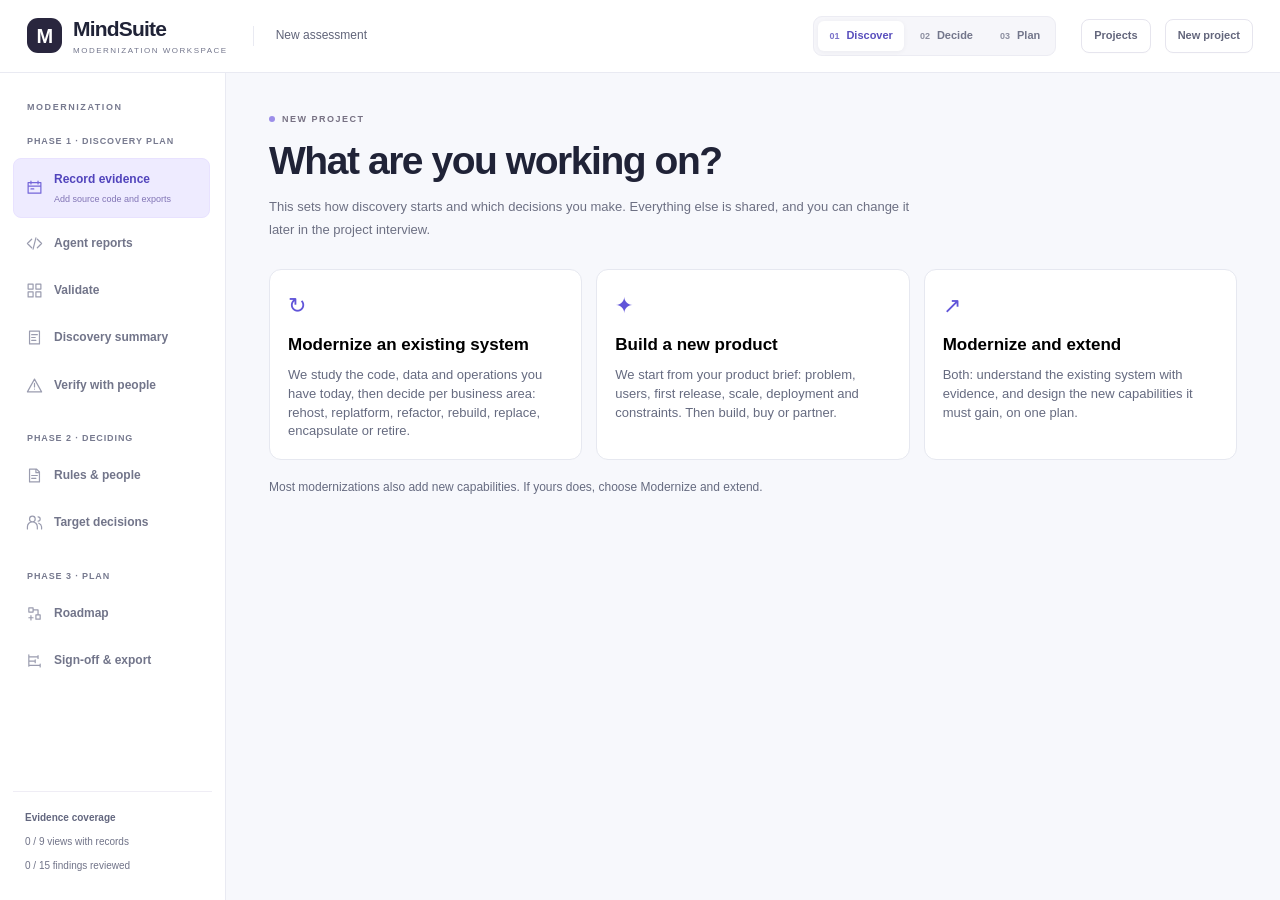
==== index.html @ 76f2833e "Modernization and new products: start screen, decision advisor, agent team Doctrine (README) now cov" ====
<!doctype html><html lang="en"><head><meta charset="utf-8"><meta name="viewport" content="width=device-width,initial-scale=1"><title>MindSuite · Legacy Modernization Advisor</title><style>:root{--bg:#f5f7fb;--surface:#fff;--ink:#172338;--muted:#67758b;--line:#e1e7f0;--accent:#3357d6;--soft:#edf2ff;--green:#16734d;--radius:12px}*{box-sizing:border-box}body{margin:0;background:var(--bg);color:var(--ink);font:14px/1.5 Inter,Segoe UI,Arial,sans-serif}button,input,select{font:inherit}button{cursor:pointer}button:disabled{opacity:.5;cursor:wait}:focus-visible{outline:3px solid #7893ee;outline-offset:3px}h1,h2,h3,p{margin-top:0}h1{font-size:29px;letter-spacing:-.8px;margin-bottom:8px}h2{font-size:19px}h3{font-size:14px;margin-bottom:6px}.app-top{height:66px;display:flex;align-items:center;gap:20px;padding:0 28px;border-bottom:1px solid var(--line);background:#fff;position:sticky;top:0;z-index:10}.brand{display:flex;align-items:center;gap:10px;font-size:17px;font-weight:700}.brand-mark{background:#182a47;color:white;border-radius:8px;width:30px;height:30px;display:grid;place-items:center}.project-name{border-left:1px solid var(--line);padding-left:20px;color:var(--muted);max-width:400px;white-space:nowrap;text-overflow:ellipsis;overflow:hidden}.top-right{margin-left:auto;display:flex;gap:14px;align-items:center}.mock-pill{font-size:11px;font-weight:700;letter-spacing:.7px;color:#825018;background:#fff4df;border:1px solid #f2ddbb;padding:4px 9px;border-radius:5px}.layout{display:grid;grid-template-columns:250px minmax(0,1fr);min-height:calc(100vh - 66px)}aside{background:#fff;border-right:1px solid var(--line);padding:28px 18px;position:sticky;top:66px;height:calc(100vh - 66px);display:flex;flex-direction:column}.rail-label{font-size:10px;color:var(--muted);font-weight:700;letter-spacing:1.4px;margin:0 12px 16px}.phase{display:flex;width:100%;gap:12px;padding:14px 10px;margin-bottom:8px;text-align:left;border:1px solid transparent;border-radius:9px;background:transparent;color:var(--ink)}.phase.active{background:var(--soft);border-color:#dce5ff}.phase-num{font-size:11px;font-weight:700;padding-top:2px;color:var(--muted)}.phase.active .phase-num{color:var(--accent)}.phase b,.phase small{display:block}.phase small{font-size:11px;color:var(--muted);margin-top:3px}.rail-note{margin-top:auto;padding:18px 12px;border-top:1px solid var(--line);font-size:12px;color:var(--muted)}.rail-note b{color:var(--ink)}.rail-note p{margin:7px 0}main{padding:34px 40px 60px;max-width:1550px;width:100%;margin:0 auto}.page-heading{display:flex;justify-content:space-between;gap:24px;align-items:flex-start;margin-bottom:20px}.page-heading p{color:var(--muted);max-width:730px;margin-bottom:0}.eyebrow{font-size:10px;font-weight:700;color:var(--accent);letter-spacing:1.5px;margin-bottom:8px}.page-actions{display:flex;gap:8px;flex-wrap:wrap;justify-content:flex-end;flex-shrink:0}.btn{border:1px solid #d1dae8;border-radius:7px;background:#fff;color:var(--ink);padding:10px 15px;font-size:12px;font-weight:600;white-space:nowrap}.btn:hover{background:#f2f5fc}.btn.primary{background:var(--accent);border-color:var(--accent);color:#fff}.btn.small{font-size:11px;padding:6px 10px}.btn.confirm{color:var(--green);border-color:#cce5d8}.linkbtn{border:0;background:transparent;color:var(--accent);font-size:11px;padding:4px;text-decoration:underline}.demo-banner{background:#fff8e9;border:1px solid #f0e3c5;border-radius:8px;padding:12px 15px;color:#715a2e;font-size:12px;margin-bottom:22px}.project-field{max-width:620px;margin-bottom:20px}.project-field label{display:block;font-size:12px;font-weight:600;margin-bottom:7px}.field{width:100%;border:1px solid #cfd8e6;border-radius:7px;padding:10px 12px;color:var(--ink);background:white;min-width:0}.field.compact{font-size:12px;padding:8px}.drop-zone{border:1.5px dashed #b9c8e5;border-radius:12px;text-align:center;padding:24px;background:linear-gradient(130deg,#fbfcff,#eff4ff)}.drop-zone.dragging{border-color:var(--accent);background:#e8efff}.drop-zone h2{font-size:20px;margin:8px 0}.drop-zone p{color:var(--muted);font-size:12px;margin-bottom:14px}.drop-zone small{display:block;color:var(--muted);font-size:11px;margin-top:10px}.upload-symbol{display:grid;place-items:center;width:34px;height:34px;border-radius:9px;background:#e0e8ff;color:var(--accent);font-size:24px;margin:auto}.section-heading{display:flex;align-items:center;justify-content:space-between;margin:25px 0 13px}.section-heading h2{margin:0;font-size:17px}.section-heading span{font-size:11px;color:var(--muted)}.artifact-grid{display:grid;grid-template-columns:repeat(2,minmax(0,1fr));gap:12px}.artifact-card{background:white;border:1px solid var(--line);border-radius:10px;padding:17px}.artifact-heading{display:flex;align-items:center;gap:10px;margin-bottom:9px}.artifact-heading h3{margin:0}.category-icon{font-size:12px;background:var(--soft);color:var(--accent);display:grid;place-items:center;width:30px;height:30px;border-radius:7px;font-weight:700;flex:none}.file-count{margin-left:auto;font-size:11px;background:#f0f3f8;border-radius:12px;padding:1px 7px;color:var(--muted)}.artifact-card p{font-size:12px;color:var(--muted);margin-bottom:8px}.artifact-card small{font-size:11px;display:block;color:#435a7c}.artifact-bottom{display:flex;align-items:center;justify-content:space-between;margin-top:16px;padding-top:12px;border-top:1px solid #edf0f6;gap:10px}.artifact-bottom span{font-size:10px;color:var(--muted)}.file-section{margin-top:30px}.file-section h2{margin-bottom:6px}.muted{color:var(--muted);font-size:12px}.file-row{display:grid;grid-template-columns:minmax(180px,1fr) 220px 100px 60px;gap:12px;align-items:center;padding:13px 0;border-bottom:1px solid var(--line)}.file-info b{font-size:12px;overflow-wrap:anywhere}.file-info small{display:block;font-size:10px;color:var(--muted);margin-top:3px}.action-bar{display:flex;justify-content:space-between;align-items:center;gap:20px;background:#fff;padding:18px 20px;border:1px solid var(--line);border-radius:10px;margin-top:24px;position:sticky;bottom:14px;box-shadow:0 8px 30px #1b345214}.action-bar b{font-size:13px}.action-bar small{display:block;font-size:11px;color:var(--muted);margin-top:3px}.metrics{display:grid;grid-template-columns:repeat(4,1fr);gap:12px;margin-bottom:25px}.metric{border:1px solid var(--line);border-radius:9px;background:white;padding:17px}.metric b{display:block;font-size:25px;letter-spacing:-.8px}.metric span{color:var(--muted);font-size:11px}.tabs{display:flex;gap:6px;flex-wrap:wrap;margin-bottom:23px;border-bottom:1px solid var(--line);padding-bottom:10px}.tab{border:0;border-radius:6px;background:transparent;color:var(--muted);font-size:12px;padding:8px 12px}.tab.active{background:#e5ecff;color:var(--accent);font-weight:600}.finding-section{margin-top:28px}.finding-section>h2{font-size:18px;margin-bottom:13px}.finding-grid{display:grid;grid-template-columns:repeat(2,minmax(0,1fr));gap:13px}.finding-card{border:1px solid var(--line);background:#fff;padding:18px;border-radius:10px;display:flex;flex-direction:column;min-width:0}.finding-card.has-conflict{border-color:#e6bda2}.finding-title{display:flex;align-items:flex-start;justify-content:space-between;gap:8px;margin-bottom:12px}.finding-title h3{margin:0}.badge{font-size:10px;display:inline-block;padding:3px 7px;border-radius:5px;white-space:nowrap;align-self:start}.badge.suggested{color:#3457a0;background:#eaf0ff}.badge.inferred{color:#7553a0;background:#f2edfa}.badge.conflict{color:#a14a1b;background:#fff0e4}.badge.missing{color:#6c7684;background:#f0f2f5}.badge.confirmed,.badge.manual{color:#16734d;background:#e5f5ed}.badge.neutral{background:#f0f2f5;color:var(--muted)}.value-chips{display:flex;flex-wrap:wrap;gap:6px;margin-bottom:16px}.value-chips span{font-size:12px;padding:5px 9px;border:1px solid #e2e8f1;border-radius:6px;background:#fafbfe}.missing-text{font-size:12px;color:var(--muted);margin-bottom:20px}.evidence-line{display:flex;justify-content:space-between;align-items:center;gap:10px;margin-top:auto;margin-bottom:10px}.evidence-line small{color:var(--muted);font-size:10px}.finding-actions{display:flex;gap:8px;flex-wrap:wrap;border-top:1px solid #edf0f6;padding-top:12px}.finding-actions>.linkbtn{margin-left:auto}.conflict-note{background:#fff3e8;color:#91542c;font-size:12px;border-radius:7px;padding:12px}.architecture-map{background:#edf2fc;border:1px solid #dbe4f5;padding:20px;border-radius:10px;margin-bottom:14px}.map-caption{display:flex;justify-content:space-between;gap:12px;margin-bottom:15px;font-size:12px}.map-caption span{font-size:10px;color:var(--muted)}.map-nodes{display:flex;gap:12px;align-items:center}.map-node{flex:1;background:white;border:1px solid #cfdbf1;border-radius:8px;padding:15px;min-width:0}.map-node small{display:block;font-size:9px;letter-spacing:1px;color:var(--muted);margin-bottom:6px}.map-node b{font-size:12px;font-weight:500}.map-arrow{color:#607eaf}.empty-state{border:1px dashed #c7d2e5;border-radius:10px;padding:25px;margin-bottom:15px;background:#fafcff}.empty-state p{color:var(--muted);font-size:12px;margin-top:8px}.summary-callout{border:1px solid var(--line);border-radius:9px;background:#fff;padding:20px;margin-bottom:24px}.summary-callout p{font-size:12px;color:var(--muted);margin:6px 0 12px}.summary-section{background:#fff;padding:22px;border:1px solid var(--line);border-radius:10px;margin-bottom:18px}.summary-section h2{font-size:16px}.summary-row{display:grid;grid-template-columns:190px 1fr 40px;gap:15px;padding:14px 0;border-top:1px solid #edf0f6;align-items:start}.summary-row>b{font-size:12px}.summary-row p{font-size:12px;margin-bottom:6px}.drawer{border:0;border-radius:0;margin:0 0 0 auto;height:100vh;max-height:100vh;width:620px;max-width:100vw;padding:0;color:var(--ink);box-shadow:-10px 0 50px #15263b30}.drawer::backdrop{background:#17253d65}.drawer-header{position:sticky;top:0;background:#fff;padding:23px;border-bottom:1px solid var(--line);display:flex;gap:12px;align-items:flex-start;z-index:2}.drawer-header h2{font-size:20px;margin-bottom:5px}.drawer-header p{font-size:12px;color:var(--muted);margin:0}.drawer-content{padding:22px}.drawer-content>.field{margin-bottom:12px}.drawer-footer{display:flex;justify-content:flex-end;gap:10px;position:sticky;bottom:0;padding:16px 22px;background:#fff;border-top:1px solid var(--line)}.edit-selection{margin-bottom:18px}.edit-selection h3{font-size:12px;color:var(--muted)}.selected-line{border:1px solid var(--line);border-radius:7px;padding:10px;margin-bottom:7px}.selected-line>div{display:flex;justify-content:space-between;gap:8px;font-size:12px}.selected-line input{font-size:12px;margin-top:7px}.edit-options{max-height:340px;overflow:auto;border:1px solid var(--line);border-radius:8px;padding:6px}.edit-option{display:block;width:100%;border:1px solid transparent;text-align:left;border-radius:6px;padding:10px;background:#fff;color:var(--ink)}.edit-option:hover{background:#f4f7fc}.edit-option.chosen{background:var(--soft);border-color:#c5d3fa}.edit-option b{font-size:12px;display:block}.edit-option small{color:var(--muted);font-size:11px}.fit-tag{display:inline-block;margin-left:8px;padding:1px 7px;border-radius:999px;background:var(--soft);color:var(--accent);font-size:10.5px;font-weight:600;vertical-align:1px}.value-chips span em{font-style:normal;color:var(--muted);font-weight:500}.version-note{font-size:11.5px;color:var(--muted);margin:6px 0 0}.custom-row{display:flex;gap:8px;margin:15px 0}.evidence-card{border:1px solid var(--line);padding:16px;border-radius:8px;margin-bottom:12px}.evidence-card b{font-size:13px;overflow-wrap:anywhere}.evidence-card p,.evidence-card small{font-size:12px;color:var(--muted)}#notice{position:fixed;left:50%;bottom:24px;transform:translateX(-50%);background:#182a47;color:#fff;border-radius:8px;font-size:12px;z-index:30;max-width:80vw}#notice:not(:empty){padding:12px 20px}@media(max-width:1100px){main{padding:25px}.page-heading{flex-direction:column}.page-actions{justify-content:flex-start}.finding-title{flex-direction:column}.file-row{grid-template-columns:1fr 190px}.file-row .badge{display:none}}@media(max-width:760px){.app-top{padding:0 15px;gap:10px}.project-name{display:none}.layout{grid-template-columns:1fr}aside{height:auto;position:static;padding:10px;border-right:0;border-bottom:1px solid var(--line)}.rail-label,.rail-note{display:none}#phaseNav{display:flex;overflow:auto;gap:5px}.phase{min-width:155px;padding:10px;margin:0}.phase small{display:none}main{padding:22px 16px}h1{font-size:25px}.artifact-grid,.finding-grid{grid-template-columns:1fr}.metrics{grid-template-columns:repeat(2,1fr)}.map-nodes{flex-direction:column;align-items:stretch}.map-arrow{text-align:center;transform:rotate(90deg)}.map-caption,.section-heading{align-items:flex-start;flex-direction:column}.summary-row{grid-template-columns:1fr}.action-bar small{display:none}.action-bar{bottom:6px;padding:12px}.mock-pill{font-size:9px}.file-row{grid-template-columns:1fr}.file-row .linkbtn{text-align:left}.drawer-header{padding:18px}.drawer-content{padding:16px}}
/* Keep the sidebar navigation scrollable inside narrow preview panes. */
.layout>aside,.layout>main{min-width:0}#phaseNav{min-width:0;max-width:100%}@media(max-width:760px){.layout{grid-template-columns:minmax(0,1fr)}}

.method-panel{border:1px solid #dbe3f0;background:#fff;border-radius:10px;padding:14px 18px;margin-bottom:22px}.method-panel summary{cursor:pointer;font-size:13px;font-weight:600;color:#31517c}.method-steps{display:grid;grid-template-columns:repeat(4,minmax(0,1fr));gap:18px;padding:20px 0 8px}.method-steps b{font-size:12px}.method-steps p{font-size:12px;color:var(--muted);margin-top:7px}.method-links{font-size:11px;margin-bottom:0}.method-links a{color:var(--accent)}.scope-panel{background:#fff;border:1px solid var(--line);border-radius:12px;padding:22px;margin-bottom:26px}.scope-panel .section-heading{margin:0 0 18px}.scope-panel .muted{margin:15px 0 0}.scope-grid{display:grid;grid-template-columns:repeat(2,minmax(0,1fr));gap:14px}.scope-grid>.context-control:last-child{grid-column:1/-1}.context-control{display:block;margin-bottom:12px;min-width:0}.context-control>span{font-size:11px;font-weight:600;color:#53627b;display:block;margin-bottom:6px}.scope-grid .context-control{margin:0}.context-control .field{font-size:13px}.protocol-grid{display:grid;grid-template-columns:repeat(2,minmax(0,1fr));gap:15px}.protocol-card{padding:21px;background:#fff;border:1px solid #dfe6f0;border-radius:11px;display:flex;flex-direction:column;min-width:0}.protocol-header{display:flex;justify-content:space-between;gap:12px;margin-bottom:12px}.protocol-view{font-size:10px;color:#5a7296;font-weight:600}.protocol-card h3{font-size:17px;letter-spacing:-.3px;margin-bottom:8px}.discovery-question{font-size:13px;font-weight:500;line-height:1.55;color:#354968;margin-bottom:16px}.evidence-request{background:#f5f8fc;border-radius:7px;padding:12px 13px;margin-bottom:13px}.evidence-request b{font-size:10px;text-transform:uppercase;letter-spacing:.7px;color:#597298}.evidence-request p{font-size:12px;line-height:1.6;margin:4px 0 0;color:#52627b}.protocol-detail{font-size:12px;margin-bottom:18px}.protocol-detail summary{cursor:pointer;color:#3159a2;font-weight:500}.protocol-detail dl{margin-bottom:0}.protocol-detail dt{font-size:10px;text-transform:uppercase;letter-spacing:.6px;font-weight:600;margin-top:13px;color:#627795}.protocol-detail dd{margin:5px 0;color:#52627b;line-height:1.6}.protocol-actions{margin-top:auto;display:flex;gap:10px;align-items:center;flex-wrap:wrap;padding-top:13px;border-top:1px solid #edf1f7}.protocol-actions small{margin-left:auto;color:var(--muted);font-size:10px}.availability-note{font-size:12px;color:#7c6343;border-left:2px solid #cbb28b;padding-left:10px}.evidence-record{background:#fff;border:1px solid var(--line);border-radius:9px;padding:17px;margin-bottom:10px}.record-header{display:flex;justify-content:space-between;gap:15px}.record-header b{font-size:13px;overflow-wrap:anywhere}.record-header small{display:block;font-size:10px;color:var(--muted);margin-top:4px}.record-context{display:flex;flex-wrap:wrap;gap:7px 16px;margin:13px 0;font-size:11px;color:#536783}.record-actions{display:flex;gap:10px;align-items:center}.record-actions select{max-width:340px}.evidence-dl dt{color:#60738e;font-size:10px;text-transform:uppercase;letter-spacing:.5px;margin-top:12px}.evidence-dl dd{margin:4px 0;font-size:12px;color:#425774;overflow-wrap:anywhere}.context-issue{font-size:11px;color:#976523;background:#fff8eb;padding:7px;border-radius:5px;margin-bottom:4px}.original-finding{padding:15px;background:#edf3ff;border:1px solid #d6e3fc;border-radius:8px;margin-bottom:18px}.original-finding p{font-size:12px}.original-finding small{font-size:11px;color:var(--muted)}.history-entry{border-left:3px solid #bbcdea;background:#f6f8fc;padding:12px 14px;margin-bottom:12px}.history-entry b{font-size:12px;display:block}.history-entry small{font-size:10px;color:var(--muted)}.history-entry p{font-size:12px;margin:7px 0 0}.badge.overridden{background:#eaeafa;color:#56509c}.badge.unknown{background:#f2eee8;color:#7b6950}@media(max-width:1050px){.method-steps{grid-template-columns:repeat(2,minmax(0,1fr))}.protocol-header{flex-wrap:wrap}}@media(max-width:760px){.scope-panel{padding:17px}.scope-grid,.protocol-grid{grid-template-columns:minmax(0,1fr)}.scope-panel .section-heading span{margin-top:7px}.record-actions{flex-wrap:wrap}.record-actions select{max-width:100%}.protocol-card{padding:17px}.record-header{flex-wrap:wrap}.method-steps{grid-template-columns:1fr}.evidence-metrics .metric{padding:13px}.evidence-metrics .metric span{font-size:10px}}
.method-tag{display:inline-block;font-size:10.5px;padding:2px 8px;border-radius:999px;border:1px solid var(--line);color:var(--muted);background:#fff}.method-tag.extracted{color:#16734d;border-color:#cde9da}.method-tag.inferred{color:#7553a0;border-color:#e2d8f0}.method-tag.reported{color:#8a5a12;border-color:#f0dfc0}.method-tag.warn{color:#a14a1b;border-color:#f3c9ad;background:#fff6ef}.inv-tags{display:flex;gap:6px;flex-wrap:wrap;margin:-4px 0 10px}.inv-meta{display:grid;grid-template-columns:max-content minmax(0,1fr);gap:4px 12px;margin:0 0 12px;font-size:12px}.inv-meta dt{color:var(--muted)}.inv-meta dd{margin:0;overflow-wrap:anywhere}.ctx-decisions{border:1px solid #e1e8fb;background:#f7f9ff;border-radius:8px;padding:12px;margin-bottom:12px}.ctx-decisions>b{display:block;font-size:12px;margin-bottom:8px}.ctx-decisions .muted{display:block;margin:8px 0 0;font-size:11px}.ctx-decision-grid{display:grid;grid-template-columns:repeat(3,minmax(0,1fr));gap:8px}.ctx-decision-grid .context-control{margin:0}.ctx-decision-grid .context-control span{font-size:11px}.inv-evidence{flex-direction:column;align-items:flex-start;gap:2px}.inv-files{color:var(--muted);font-size:11px}.ctx-map{background:#fff;border:1px solid var(--line);border-radius:10px;padding:18px;margin-bottom:22px}.ctx-map-head{display:flex;justify-content:space-between;align-items:baseline;gap:12px;flex-wrap:wrap;margin-bottom:12px}.ctx-map-head h2{margin:0;font-size:16px}.ctx-map-head .muted{margin:0}.ctx-boxes{display:grid;grid-template-columns:repeat(auto-fill,minmax(190px,1fr));gap:10px;margin-bottom:14px}.ctx-box{border:1px solid #d8e0ee;border-radius:8px;padding:12px;background:#fafcff}.ctx-box b{display:block;margin-bottom:2px}.ctx-box small{color:var(--muted);font-size:11px}.ctx-tags{display:flex;gap:5px;flex-wrap:wrap;margin-top:8px}.tag{font-size:10.5px;padding:2px 7px;border-radius:5px;background:#e5f5ed;color:#16734d}.tag.pending{background:#f0f2f5;color:var(--muted)}.ctx-links{list-style:none;margin:0;padding:0;display:grid;gap:6px;font-size:12.5px}.ctx-links li{display:flex;gap:10px;align-items:baseline}.ctx-links li.warn{color:#a14a1b}.link-kind{flex:none;font-size:10px;text-transform:uppercase;letter-spacing:.04em;color:var(--muted);width:84px}.ctx-checks{border:1px solid var(--line);border-radius:8px;padding:8px 12px 10px;margin:0 0 12px;display:flex;flex-wrap:wrap;gap:6px 16px;font-size:12.5px}.ctx-checks legend{font-size:12px;padding:0 4px}.inv-head{display:flex;justify-content:space-between;align-items:flex-start;gap:16px;margin:4px 0 14px}.inv-head h2{margin:0;font-size:17px}.inv-head .muted{margin:4px 0 0}.inv-origin{margin:0 0 12px}.inv-sum-line{margin:0 0 5px}.inv-sum-line em{font-style:normal;color:var(--muted)}@media(max-width:760px){.ctx-decision-grid{grid-template-columns:1fr}.inv-meta{grid-template-columns:1fr}.inv-head{flex-direction:column}}.scan-panel{background:#fff;border:1px solid var(--line);border-radius:10px;padding:20px;margin:22px 0}.scan-head{display:flex;justify-content:space-between;gap:16px;align-items:flex-start;flex-wrap:wrap}.scan-head h2{margin:0 0 4px;font-size:17px}.scan-head .muted{margin:0;max-width:760px}.scan-actions{display:flex;gap:8px;flex-wrap:wrap;align-items:center;margin:12px 0}.scan-privacy{font-size:11.5px;color:#16734d;background:#eef8f2;border-radius:6px;padding:8px 10px;margin:4px 0 14px}.scan-metrics{margin:6px 0 18px}.scan-cols{display:grid;grid-template-columns:minmax(0,1fr) minmax(0,1fr);gap:22px;margin-bottom:12px}.scan-panel h3{font-size:13px;margin:6px 0 8px}.scan-table{width:100%;border-collapse:collapse;font-size:12px}.scan-table th{text-align:left;color:var(--muted);font-weight:600;border-bottom:1px solid var(--line);padding:5px 6px}.scan-table td{border-bottom:1px solid #f0f2f6;padding:5px 6px;overflow-wrap:anywhere}.scan-list{list-style:none;margin:0 0 8px;padding:0;display:grid;gap:6px}.scan-list li{display:flex;flex-direction:column;font-size:12.5px;padding:6px 8px;border:1px solid #edf0f6;border-radius:6px;min-width:0}.scan-list b{overflow-wrap:anywhere}.scan-list small{color:var(--muted);font-size:11px;overflow-wrap:anywhere}.scan-list li.risk-high{border-color:#f3c9ad;background:#fff8f3}.scan-list li.risk-medium{border-color:#f0e2c0;background:#fffcf4}.scan-details{margin:10px 0;border:1px solid var(--line);border-radius:8px;padding:8px 12px}.scan-details summary{cursor:pointer;font-size:12.5px;font-weight:600}.scan-details[open] summary{margin-bottom:8px}.scan-details .scan-table{display:block;max-height:360px;overflow:auto}.scan-next{display:flex;gap:8px;justify-content:flex-end;flex-wrap:wrap;margin-top:12px}.badge.extracted{color:#0f6670;background:#e3f4f5}.badge.inferred-code{color:#7553a0;background:#f2edfa}@media(max-width:760px){.scan-cols{grid-template-columns:1fr}.scan-next{justify-content:flex-start}}.phase-group{font-size:10px;font-weight:700;letter-spacing:.08em;text-transform:uppercase;color:var(--muted);margin:16px 10px 6px}.phase-group:first-child{margin-top:0}aside .phase{padding:9px 10px;margin-bottom:3px}#phaseNav{flex:1;min-height:0;overflow-y:auto}.working-as{display:block;margin-top:10px}.working-as span{display:block;font-size:11px;color:var(--muted);margin-bottom:4px}.working-as .field{margin:0}.decision-card{background:#fff;border:1px solid var(--line);border-radius:10px;padding:20px;margin-bottom:18px}.decision-card.decided{border-color:#bfe3cf}.decision-card .finding-title small{display:block;margin-top:2px}.dim-row{border-top:1px solid #edf0f6;padding:12px 0}.dim-row .field{margin:0}.dim-head{display:flex;justify-content:space-between;gap:10px;flex-wrap:wrap;margin-bottom:6px}.dim-head small{color:var(--muted);font-size:11px}.approach-row .btn{margin-top:8px}.reason-chips{display:flex;flex-wrap:wrap;gap:5px;margin-top:6px}.reason{font-size:11px;padding:2px 7px;border-radius:5px;background:#f0f2f5;color:var(--muted)}.reason.pos{background:#e8f6ef;color:#16734d}.reason.neg{background:#fff0e4;color:#a14a1b}.compare{margin-top:8px;font-size:12px}.compare summary{cursor:pointer;color:var(--accent);font-size:11.5px}.compare table{margin-top:6px}.compare tr.excluded td{opacity:.55}.multi-opts{display:grid;grid-template-columns:repeat(auto-fill,minmax(260px,1fr));gap:8px}.multi-opt{border:1px solid #e2e8f1;border-radius:8px;padding:8px 10px;display:grid;grid-template-columns:auto 1fr;gap:4px 8px;align-items:start;font-size:12.5px}.multi-opt .reason-chips{grid-column:1/-1;margin:0}.multi-opt.excluded{opacity:.55}.multi-opt em{font-style:normal;margin-left:6px}.svc-box{background:#f7f9ff;border:1px solid #e1e8fb;border-radius:8px;padding:12px;margin:10px 0}.svc-box>b{display:block;font-size:12.5px;margin-bottom:8px}.svc-box .inv-meta{margin-bottom:6px}.apply-row{margin:8px 0}.decide-footer{display:grid;grid-template-columns:minmax(0,2fr) minmax(0,1fr) auto;gap:10px;align-items:end;border-top:1px solid #edf0f6;padding-top:12px}.decide-footer .context-control,.decide-footer .field{margin:0}.decided-by{margin:8px 0 0}.stance-group{margin:12px 0}.stance-group>b{display:block;font-size:12.5px;margin-bottom:6px}.stance-grid{display:grid;grid-template-columns:repeat(auto-fill,minmax(220px,1fr));gap:8px}.stance-item{display:flex;justify-content:space-between;align-items:center;gap:8px;font-size:12px;border:1px solid #edf0f6;border-radius:7px;padding:6px 8px}.stance-item select{width:auto;margin:0;padding:5px 8px}.stance.preferred{color:#16734d;font-weight:600}.stance.excluded{color:#a14a1b;font-weight:600}.rules-grid,.weights-grid{display:grid;grid-template-columns:repeat(auto-fill,minmax(240px,1fr));gap:12px;align-items:start}.rules-grid .ctx-checks{grid-column:1/-1}.weights-grid .field,.rules-grid .field{margin:0}.people-add{display:flex;gap:8px;flex-wrap:wrap;align-items:center;margin-top:12px}.people-add .field{width:auto;flex:1 1 160px;margin:0}.people-table td .linkbtn{margin-left:0;margin-right:8px}.wave-grid{display:grid;grid-template-columns:repeat(3,minmax(0,1fr));gap:14px;margin-bottom:18px}.wave{background:#f9fbfe;border:1px solid var(--line);border-radius:10px;padding:14px;min-width:0}.wave h2{font-size:14px;margin:0 0 4px}.wave>.muted{margin:0}.plan-card{background:#fff;border:1px solid var(--line);border-radius:9px;padding:12px;margin-top:10px}.plan-card h3{font-size:14px;margin:0}.plan-approach{font-weight:600;font-size:12.5px;margin:6px 0 2px}.plan-target{margin:0 0 8px}.plan-controls{display:grid;gap:6px;margin-bottom:8px}.plan-controls .field{margin:0}.plan-deps{margin:8px 0;padding-left:16px;font-size:11.5px;color:#8a5a12}.plan-card .context-control .field{margin:0}.check-list{list-style:none;padding:0;margin:0;display:grid;gap:6px;font-size:13px}.check-list .ok{color:#16734d}.check-list .warn{color:#8a5a12}.check-list .block{color:#a14a1b}.summary-callout.approved{border-color:#bfe3cf;background:#f1faf5}.summary-callout.stale{border-color:#f3c9ad;background:#fff8f3}.next-phase{margin-top:18px}@media(max-width:1100px){.wave-grid{grid-template-columns:1fr}}@media(max-width:760px){.phase-group,.working-as{display:none}.decide-footer{grid-template-columns:1fr}}.tie-note{color:#8a5a12!important}.ctx-values{margin:12px 0 4px}.ctx-values .context-control{margin:0}.wave-dates{display:grid;grid-template-columns:1fr 1fr;gap:8px;margin:10px 0 4px}.wave-dates .context-control,.wave-dates .field{margin:0}.wave-dates .context-control span{font-size:11px}@media print{aside,.app-top,.page-actions,.demo-banner,.action-bar,.people-add,#notice,button{display:none!important}.layout{display:block}main{padding:0;max-width:none}.summary-section{break-inside:avoid;border-color:#ccc}}.est-box{background:#fffcf3;border-color:#efe3c2}.freeze-note{font-size:11.5px;color:#8a5a12;background:#fff8e8;border-radius:6px;padding:5px 8px;margin:6px 0}.freeze-note.clash{color:#a14a1b;background:#fff0e4;font-weight:600}.value-strip{display:grid;grid-template-columns:repeat(3,minmax(0,1fr));gap:10px;margin:0 0 18px}.value-step{display:flex;gap:12px;text-align:left;border:1px solid var(--line);background:#fff;border-radius:10px;padding:14px;color:var(--ink)}.value-step:hover{border-color:#c9d6f5;background:#fafcff}.value-num{flex:none;width:26px;height:26px;border-radius:50%;background:var(--soft);color:var(--accent);font-weight:700;display:grid;place-items:center;font-size:12px}.value-step b{display:block;font-size:13px}.value-step small{display:block;color:var(--muted);font-size:11.5px;margin-top:3px;line-height:1.4}@media(max-width:760px){.value-strip{grid-template-columns:1fr}}.inputs-panel{background:#fff;border:1px solid var(--line);border-radius:10px;padding:20px;margin:0 0 20px}.inputs-head{display:flex;justify-content:space-between;gap:20px;align-items:flex-start;flex-wrap:wrap;margin-bottom:12px}.inputs-head h2{margin:0 0 4px;font-size:17px}.inputs-head .muted{margin:0;max-width:640px}.inputs-progress{min-width:200px}.inputs-progress b{display:block;font-size:14px}.inputs-progress small{color:var(--muted);font-size:11.5px}.inputs-progress .bar{height:6px;background:#edf0f6;border-radius:6px;margin-top:6px;overflow:hidden}.inputs-progress .bar span{display:block;height:100%;background:var(--accent)}.inputs-table{width:100%;border-collapse:collapse;font-size:12.5px}.inputs-table th{text-align:left;color:var(--muted);font-weight:600;font-size:11px;border-bottom:1px solid var(--line);padding:6px 8px}.inputs-table td{border-bottom:1px solid #f0f2f6;padding:9px 8px;vertical-align:top}.inputs-table td b{display:block}.input-group{display:block;font-size:10px;text-transform:uppercase;letter-spacing:.06em;color:var(--muted)}.muted-cell{color:var(--muted);font-size:12px}.inputs-table tr.done td{background:#fbfefc}.need{display:inline-block;font-size:10px;font-weight:600;padding:1px 6px;border-radius:4px;margin-top:3px}.need.required{background:#fff0e4;color:#a14a1b}.need.recommended{background:#f0f2f5;color:var(--muted)}.input-status{font-size:11.5px;white-space:nowrap}.input-status.done{color:#16734d}.input-status.open{color:#a14a1b}.input-guide{display:grid;grid-template-columns:max-content minmax(0,1fr);gap:3px 10px;font-size:11.5px;margin:-6px 0 14px}.input-guide dt{color:var(--muted)}.input-guide dd{margin:0}@media(max-width:760px){.inputs-table thead{display:none}.inputs-table tr{display:grid;grid-template-columns:1fr auto;gap:4px 10px;border-bottom:1px solid var(--line);padding:10px 0}.inputs-table td{border:0;padding:0}.inputs-table td:nth-child(2),.inputs-table td:nth-child(3){grid-column:1/-1}.inputs-table td:nth-child(4){grid-column:1}.inputs-table td:nth-child(5){grid-column:2;grid-row:1}.input-status{white-space:normal}}[id^=view-],#scan-panel,#inputs-panel,.scope-panel{scroll-margin-top:84px}.cap-box{background:#f6f8fd;border-color:#dde5f6}.cap-box p{margin:0 0 6px;font-size:12.5px}.cap-box.conflict{border-color:#f3c9ad;background:#fff8f3}.field.f-req{border-color:#e7a274;background:#fff7f1;box-shadow:inset 3px 0 0 #e58a4e}.field.f-ok{border-color:#9fd3b5;background:#f5fbf7;box-shadow:inset 3px 0 0 #3aa76d}.field.f-opt{border-color:#d6dde8;background:#fff}.field.f-req:focus,.field.f-ok:focus{outline:3px solid #7893ee;outline-offset:1px}.field-key{display:flex;flex-wrap:wrap;gap:6px 14px;font-size:11px;color:var(--muted);margin:8px 0}.field-key span{display:inline-flex;align-items:center;gap:6px}.field-key span::before{content:'';width:14px;height:12px;border-radius:3px;border:1px solid}.field-key .k-req::before{background:#fff7f1;border-color:#e7a274;box-shadow:inset 3px 0 0 #e58a4e}.field-key .k-ok::before{background:#f5fbf7;border-color:#9fd3b5;box-shadow:inset 3px 0 0 #3aa76d}.field-key .k-opt::before{background:#fff;border-color:#d6dde8}.ev-jump{display:flex;gap:4px;flex-wrap:wrap;position:sticky;top:66px;z-index:5;background:var(--bg);padding:8px 0;margin:0 0 14px;border-bottom:1px solid var(--line)}#ev-views{margin:22px 0}.ev-register{margin:22px 0}.ev-table tr.open td{background:#fffaf6}.answers-list{display:grid;gap:10px;margin-bottom:12px}.answer-row{border:1px solid #edf0f6;border-radius:8px;padding:12px}.answer-row>b{display:block;margin-bottom:8px}.answer-row .context-control{margin:0}.answer-row .field{margin:0}#ev-capacity,#ev-answers,#ev-people{scroll-margin-top:120px}.scope-panel,#scan-panel,#ev-views,.ev-register{scroll-margin-top:120px}@media(max-width:760px){.ev-jump{top:0}}@media(max-width:760px){.ev-table,.people-table,.scan-table{display:block;max-width:100%;overflow-x:auto}.ev-jump{overflow-x:auto;flex-wrap:nowrap}}.rec-steps{list-style:none;display:grid;grid-template-columns:repeat(4,minmax(0,1fr));gap:8px;padding:0;margin:0 0 18px}.rec-steps li{display:flex;gap:10px;align-items:center;background:#fff;border:1px solid var(--line);border-radius:10px;padding:10px 12px}.rec-steps li.ok{border-color:#bfe3cf;background:#f6fcf8}.rec-steps li.ok .value-num{background:#e5f5ed;color:#16734d}.rec-steps b{display:block;font-size:13px}.rec-steps small{color:var(--muted);font-size:11px}.value-num{flex:none;width:26px;height:26px;border-radius:50%;background:var(--soft);color:var(--accent);font-weight:700;display:grid;place-items:center;font-size:12px}.rec-step{background:#fff;border:1px solid var(--line);border-radius:12px;padding:20px;margin:0 0 18px;scroll-margin-top:84px}.rec-step-head{display:flex;gap:12px;align-items:flex-start;margin-bottom:14px}.rec-step-head h2{margin:0 0 3px;font-size:17px}.rec-step-head .muted{margin:0}.rec-head-actions{margin-left:auto;display:flex;gap:6px;flex-wrap:wrap;justify-content:flex-end}.more-detail{margin:6px 0 4px}.more-detail summary{cursor:pointer;color:var(--accent);font-size:12.5px;margin-bottom:10px}.source-grid{display:grid;grid-template-columns:repeat(auto-fill,minmax(300px,1fr));gap:12px}.source-card{border:1px solid var(--line);border-radius:10px;padding:14px;display:flex;flex-direction:column;gap:8px}.source-card.done{border-color:#bfe3cf;background:#fbfefc}.source-card.open{border-left:3px solid #e7a274}.source-head{display:flex;align-items:center;gap:8px;flex-wrap:wrap}.source-head h3{margin:0;font-size:14px;flex:1}.source-detects{font-size:12.5px;margin:0;line-height:1.45}.source-actions{display:flex;gap:6px;flex-wrap:wrap;align-items:center;margin-top:auto}.scan-wrap{margin-top:14px;border:1px solid var(--line);border-radius:8px;padding:8px 12px}.scan-wrap>summary{cursor:pointer;font-weight:600;font-size:12.5px}.scan-wrap .scan-panel{border:0;padding:8px 0 0;margin:0}.scan-config{margin-top:8px}.found-table td{vertical-align:top}.found-table tr.done td:first-child b{color:#16734d}.validate-grid{display:grid;grid-template-columns:minmax(0,1.4fr) minmax(0,1fr);gap:12px;margin-bottom:12px}.validate-card{border:1px solid #edf0f6;border-radius:8px;padding:12px}.validate-card>b{display:block;margin-bottom:4px}.validate-card .muted{margin:4px 0 8px}.validate-card.journeys{margin-top:12px}.validate-sub{font-size:13px;margin:14px 0 8px}.answer-grid{display:grid;grid-template-columns:repeat(4,minmax(0,1fr));gap:8px}.answer-grid .context-control,.answer-grid .field{margin:0}.plain-list{padding-left:18px;font-size:13px;line-height:1.6}.manual-evidence{border:1px dashed #c7d2e5;border-radius:10px;padding:10px 14px;margin:0 0 18px;background:#fafcff}.manual-evidence>summary{cursor:pointer;font-weight:600;font-size:13px}@media(max-width:1100px){.rec-steps{grid-template-columns:repeat(2,minmax(0,1fr))}.answer-grid{grid-template-columns:repeat(2,minmax(0,1fr))}.validate-grid{grid-template-columns:1fr}}@media(max-width:760px){.rec-steps,.answer-grid{grid-template-columns:1fr}.rec-step{padding:16px}.rec-step-head{flex-wrap:wrap}.rec-head-actions{margin-left:0}.source-grid{grid-template-columns:1fr}}.type-picker{margin:4px 0 10px;padding:12px;border:1px solid #9fd3b5;border-radius:8px;background:#f5fbf7}.type-picker.empty{border-color:#e7a274;background:#fff7f1}.type-label{display:block;font-size:12px;font-weight:600;margin-bottom:8px}.type-chips{display:flex;flex-wrap:wrap;gap:6px}.type-chip{display:inline-flex;align-items:center;gap:6px;border:1px solid #d6dde8;border-radius:999px;padding:5px 11px;font-size:12px;background:#fff;cursor:pointer}.type-chip.on{border-color:var(--accent);background:var(--soft);color:var(--accent);font-weight:600}.type-chip input{margin:0}.type-suggest{font-size:12.5px;margin:10px 0 0;display:flex;align-items:center;gap:6px;flex-wrap:wrap}.type-picker small{display:block;margin-top:8px}.source-status{font-size:11.5px;font-weight:600}.source-status.done,.source-status.answered{color:#16734d}.source-status.partial{color:#3457a0}.source-status.na{color:var(--muted)}.source-status.open{color:#a14a1b}.source-card.partial{border-color:#c9d6f5;background:#fafcff}.source-card.answered{border-color:#bfe3cf;border-style:dashed}.source-card.na{opacity:.7;border-left:3px solid #d6dde8}.source-card.open.need-o{border-left-color:#d6dde8}.source-note{font-size:12px;margin:0;background:#fffaf0;border-radius:6px;padding:6px 8px;color:#5c4a1e}.source-card .input-guide{margin:0}.type-questions{margin-bottom:6px}.db-summary{font-size:12px;margin:0;background:#f5fbf7;border-radius:6px;padding:6px 8px}.guide p{font-size:13px}.guide-fromcode{background:#f5fbf7;border:1px solid #bfe3cf;border-radius:8px;padding:8px 10px}.guide-method{border-top:1px solid #edf0f6;padding:10px 0}.guide-method h3{margin:0 0 6px;font-size:14px}.guide-cmd{background:#0f1a2e;color:#e6edf7;border-radius:6px;padding:10px 12px;font-size:12px;white-space:pre-wrap;overflow-wrap:anywhere;margin:0 0 8px}.guide-links{font-size:12px;margin:4px 0 0}.guide-links a{color:var(--accent)}.guide-links span{color:var(--muted)}.brief-block{border:1px solid #e7a274;background:#fffaf5;border-radius:8px;padding:12px;margin:4px 0 10px}.brief-block.done{border-color:#9fd3b5;background:#f5fbf7}.brief-title{display:block;font-size:12.5px;margin-bottom:8px}.brief-block .context-control.wide{grid-column:1/-1}.brief-block textarea{width:100%}.card-facts{border-top:1px dashed #e2e8f1;padding-top:6px}.card-facts summary{cursor:pointer;font-size:12px;color:var(--accent);margin-bottom:6px}.card-facts .context-control{margin:0 0 8px}.card-facts .field{margin:0}.validate-card.regulation{margin:12px 0}.validate-card.regulation.open{border-color:#e7a274;background:#fffaf5}.validate-card.regulation .type-chips{margin:6px 0 10px}.success-list{margin:6px 0 0;padding-left:20px;font-size:13px;line-height:1.6}.dep-graph{width:100%;max-width:680px;height:auto;display:block;margin:6px auto}.dep-edge{stroke:#9fb0cc}.dep-edge.cycle{stroke:#d9534f}.dep-arrow{fill:#9fb0cc}.dep-node circle{fill:#fff;stroke-width:2}.dep-node.good circle{stroke:#3aa76d;fill:#f5fbf7}.dep-node.prep circle{stroke:#d9a441;fill:#fffaf0}.dep-node.hard circle{stroke:#e58a4e;fill:#fff7f1}.dep-node.cycle circle{stroke:#d9534f;fill:#fff3f2}.dep-node text{font-size:11px;fill:var(--ink)}.dep-node .dep-score{font-weight:700}.agent-team-btn{width:100%;margin-top:4px;background:var(--soft);border-color:#c9d6f5;color:var(--accent)}.produced-by{font-size:11.5px;color:var(--muted);margin:-2px 0 10px}.produced-by .linkbtn{margin:0;padding:0 2px;font-size:11.5px}.agent-panel{border-color:#c9d6f5}.agent-conn-row{display:flex;gap:10px;align-items:flex-end;flex-wrap:wrap}.agent-conn-row .context-control{flex:1 1 280px;margin:0}.agent-conn .type-chips{margin:10px 0}.agent-path{display:flex;gap:8px;align-items:flex-end;flex-wrap:wrap;flex:1 1 320px}.agent-path .context-control{flex:1 1 220px;margin:0}.agent-steps{list-style:none;padding:0;margin:14px 0;display:grid;grid-template-columns:repeat(3,minmax(0,1fr));gap:6px}.agent-step{display:grid;grid-template-columns:auto 1fr;gap:0 8px;border:1px solid #edf0f6;border-radius:8px;padding:7px 9px;font-size:12.5px;min-width:0}.agent-step small{grid-column:2;color:var(--muted);font-size:11px;overflow-wrap:anywhere}.agent-step-dot{width:10px;height:10px;border-radius:50%;background:#d6dde8;margin-top:4px;grid-row:1/3}.agent-step.running .agent-step-dot{background:#3457a0;animation:agentPulse 1s infinite}.agent-step.done .agent-step-dot{background:#3aa76d}.agent-step.skipped .agent-step-dot{background:#e7a274}.agent-step.people .agent-step-dot{background:#7553a0}.agent-step.partial .agent-step-dot{background:#e58a4e}.agent-step.partial{border-color:#f3c9ad;background:#fff8f3}.agent-problems{border:1px solid #f3c9ad;border-left:3px solid #e58a4e;background:#fff8f3;border-radius:8px;padding:10px 14px;margin:0 0 12px;font-size:12.5px;color:#7a3b14}.agent-problems>b{display:block;margin-bottom:4px}.verify-table td:not(:first-child),.verify-table th:not(:first-child){white-space:nowrap;width:1%}.verify-table td:first-child{min-width:0}.ai-payload{white-space:pre-wrap;word-break:break-word;max-height:260px;overflow:auto;font-size:12px;background:var(--surface-2,#f4f5f8);padding:8px;border-radius:6px}.ai-suggestion{margin:10px 0;padding:10px 0;border-top:1px solid var(--line,#e3e6ec)}.agent-problems li{margin:3px 0}.agent-problems .btn{margin-left:6px}.agent-problems>small{display:block}.agent-step.running{border-color:#c9d6f5;background:#fafcff}@keyframes agentPulse{50%{opacity:.35}}.agent-log{background:#0f1a2e;color:#d9e2f1;border-radius:8px;padding:10px 12px;font-size:11.5px;max-height:260px;overflow:auto;margin:0 0 12px}.agent-msg{padding:2px 0;overflow-wrap:anywhere}.agent-msg b{color:#fff}.agent-msg-type{display:inline-block;min-width:82px;font-size:10px;text-transform:uppercase;letter-spacing:.05em;color:#8ea3c7}.agent-msg.finding .agent-msg-type{color:#7fd1a8}.agent-msg.verification .agent-msg-type{color:#c9a7f0}.agent-msg.question .agent-msg-type{color:#f3c58a}.agent-msg.handoff .agent-msg-type{color:#8fc3ff}.agent-result .validate-card{margin:0 0 10px}.agent-pre{white-space:pre-wrap;font:inherit;font-size:12.5px;margin:0}@media(max-width:1100px){.agent-steps{grid-template-columns:repeat(2,minmax(0,1fr))}}@media(max-width:760px){.agent-steps{grid-template-columns:1fr}}.start-folders{display:flex;align-items:center;gap:12px;flex-wrap:wrap;margin:14px 0 4px}.start-folders small{flex:1;min-width:200px}
</style>
<link rel="stylesheet" href="assets/workspace.css?v=business-operations-1">
</head><body>
<a class="skip-link" href="#main">Skip to workspace</a>
<header class="app-top"><div class="brand"><span class="brand-mark">M</span><span class="brand-word">MindSuite<small>Modernization workspace</small></span></div><span class="project-name" id="projectName"></span><div class="top-right"><button type="button" class="btn small" id="projectList">Projects</button><button type="button" class="btn small" id="newProject">New project</button></div></header>
<div class="layout"><aside><div class="rail-label">MODERNIZATION</div><nav id="phaseNav" aria-label="Assessment phases"></nav><div class="rail-note" id="sideStats"></div></aside><main id="main"></main></div>
<dialog id="drawer" class="drawer" aria-label="Review finding"></dialog><div id="notice" role="status" aria-live="polite"></div>
<dialog id="projectPicker" aria-labelledby="projectPickerTitle"></dialog>
<script src="assets/project-workspaces.js?v=agent-telemetry-1"></script>
<script src="assets/agent-report.js?v=business-operations-1"></script>
<script src="assets/evidence-intake.js?v=card-consent-1"></script>
<script src="assets/verify-claims.js?v=suggest-1"></script>
<script src="assets/validate-page.js?v=validate-3"></script>
<script src="assets/project-mode.js?v=mode-3"></script>
<script src="assets/rule-catalog.js?v=rules-mode-1"></script>
<script src="assets/rules-page.js?v=rules-ux-2"></script>
<script src="assets/decision-advisor.js?v=advisor-mode-1"></script>
<script src="assets/target-options.js?v=options-mode-1"></script>
<script src="assets/workspace.js?v=discovery-layout-1"></script>
<script src="teams/shared/agent-backend.js?v=agent-problems-1"></script>
<script src="teams/shared/team-panel.js?v=inventory-reports-1"></script>
<script src="teams/code/panel.js?v=inventory-reports-1"></script>
<script src="teams/database/panel.js?v=inventory-reports-1"></script>
<script src="teams/infrastructure/panel.js?v=inventory-reports-1"></script>
<script src="teams/messaging/panel.js?v=inventory-reports-1"></script>
<script src="teams/identity/panel.js?v=inventory-reports-1"></script>
<script src="teams/telemetry/panel.js?v=inventory-reports-1"></script>
<script src="teams/batch/panel.js?v=evidence-first-3"></script>
<script src="teams/network/panel.js?v=evidence-first-3"></script>
<script src="teams/documents/panel.js?v=evidence-first-3"></script>
<script src="teams/incidents/panel.js?v=evidence-first-3"></script>
<script>
/* MindSuite Legacy Modernization: single-file app. READ DEVELOPER-GUIDE.md FIRST.
   Layout: data catalogs -> state (M) -> base discovery UI -> "// Evidence-led discovery mockup" -> "// System inventory"
   -> "// Local code scan" -> "// Phase 2 (Deciding)" (also Phase 3 Plan and navigation) -> final render().
   Some functions are defined more than once; the LAST definition wins. Always edit the last one.
   Rules: machines propose, people decide; never overwrite protected statuses; log human actions to M.history. */
const TYPES=[
 ['mainframe','Mainframe and midrange systems','Centralized systems running core transactions and batch jobs'],
 ['desktop','Desktop applications','Software installed on individual computers'],
 ['clientserver','Client-server systems','Installed clients talking to central application or database servers'],
 ['web','Web applications and monoliths','Browser-based systems with tightly coupled business functions'],
 ['packaged','Packaged enterprise systems','Commercial ERP, CRM, HR or finance products, often customized'],
 ['data','Data and reporting systems','Databases, pipelines, warehouses and reports'],
 ['integration','Integration and batch systems','Components that connect applications or run scheduled processing'],
 ['embedded','Embedded and industrial systems','Software tied to equipment, devices or plant environments']];
const TECH_CATALOG=[
 [
  "cobol-cics",
  "COBOL with CICS",
  "Online transaction screens (3270) and business logic"
 ],
 [
  "cobol-batch",
  "COBOL batch with JCL",
  "Scheduled batch jobs, sequential/VSAM files"
 ],
 [
  "pli",
  "PL/I",
  "PL/I programs, often alongside COBOL"
 ],
 [
  "assembler",
  "Assembler (HLASM)",
  "Low-level mainframe programs and utilities"
 ],
 [
  "ibmi-rpg",
  "IBM i (AS/400) – RPG / CL",
  "RPG III/IV programs, green screens, DB2 for i"
 ],
 [
  "natural",
  "Natural / Adabas",
  "Software AG 4GL with Adabas database"
 ],
 [
  "ims",
  "IMS DB/DC",
  "Hierarchical database and transaction manager"
 ],
 [
  "db2z",
  "DB2 for z/OS",
  "Mainframe relational database"
 ],
 [
  "other",
  "Other / not sure",
  "Something else, or not yet known"
 ],
 [
  "mf-cobol",
  "COBOL compilers and dialects",
  "IBM VS COBOL II, COBOL for MVS, Enterprise COBOL; Micro Focus and ACUCOBOL"
 ],
 [
  "mf-rpg",
  "RPG II / III / IV and ILE RPG",
  "Fixed-format or free-form RPG, CL, DDS and service programs on IBM i"
 ],
 [
  "mf-rexx",
  "REXX and CLIST",
  "TSO scripting, automation and operational procedures"
 ],
 [
  "mf-easytrieve",
  "Easytrieve and CA Gen",
  "Report programs, generated applications and model repositories"
 ],
 [
  "mf-cics",
  "CICS Transaction Server",
  "Regions, BMS maps, COMMAREAs, channels and transaction definitions"
 ],
 [
  "mf-ims-tm",
  "IMS Transaction Manager",
  "Message processing programs, transactions and IMS Connect"
 ],
 [
  "mf-vsam",
  "VSAM and sequential datasets",
  "KSDS, ESDS, RRDS, copybooks, record layouts and GDGs"
 ],
 [
  "mf-idms",
  "CA IDMS",
  "Network database schemas, subschemas and ADS applications"
 ],
 [
  "mf-datacom",
  "CA Datacom",
  "Datacom databases, tables and Ideal applications"
 ],
 [
  "mf-db2i",
  "Db2 for i / DB2/400",
  "Physical and logical files, SQL, stored procedures and journaling"
 ],
 [
  "mf-zos",
  "MVS / OS/390 / z/OS",
  "Mainframe operating environment, JES2/JES3 and Unix System Services"
 ],
 [
  "mf-vse",
  "VSE / z/VSE",
  "Batch partitions, CICS and VSE application environments"
 ],
 [
  "mf-ibmi",
  "OS/400 / i5/OS / IBM i",
  "AS/400, iSeries and IBM Power operating environments"
 ],
 [
  "mf-nonstop",
  "Tandem / HPE NonStop",
  "Guardian, OSS, TAL, COBOL, Pathway and NonStop SQL"
 ],
 [
  "mf-unisys",
  "Unisys ClearPath MCP / OS 2200",
  "COBOL, ALGOL, DMSII and enterprise transaction applications"
 ],
 [
  "mf-jcl",
  "JCL and mainframe scheduling",
  "JOB/EXEC/DD, PROCs, DFSORT, Control-M and CA 7 schedules"
 ],
 [
  "mf-source",
  "Endevor / ChangeMan / ISPW",
  "Source libraries, promotion, compile and release controls"
 ],
 [
  "rt-java-old",
  "Java 1.1–1.4 / Java 5–7",
  "JDK/JRE vendor, bytecode level, applets, Web Start and native libraries"
 ],
 [
  "rt-java8",
  "Java 8",
  "Oracle, OpenJDK or vendor JDK; record update level and distribution"
 ],
 [
  "rt-java11",
  "Java 11",
  "JDK distribution, modules, runtime flags and application compatibility"
 ],
 [
  "rt-java17",
  "Java 17 / 18 / 19",
  "Java releases available by 2022; capture the exact JDK version"
 ],
 [
  "rt-net-old",
  ".NET Framework 1.0–3.5",
  "CLR 1.x/2.0, C#, VB.NET, assemblies and application configuration"
 ],
 [
  "rt-net4",
  ".NET Framework 4.0–4.8.1",
  "CLR 4, C#, VB.NET and Framework-specific dependencies"
 ],
 [
  "rt-netcore",
  ".NET Core 1 / 2 / 3.1",
  "Cross-platform runtime, ASP.NET Core and package dependencies"
 ],
 [
  "rt-net",
  ".NET 5 / 6 / 7",
  "Unified .NET releases through 2022, runtime and SDK versions"
 ],
 [
  "rt-python",
  "Python 2.x / 3.x through 3.11",
  "Interpreter, packages, virtual environments and native extensions"
 ],
 [
  "rt-node",
  "Node.js 0.x–19",
  "JavaScript/TypeScript runtime, npm packages and native modules"
 ],
 [
  "rt-php",
  "PHP 3 / 4 / 5 / 7 / 8.0–8.2",
  "PHP runtime, extensions, configuration and dependency packages"
 ],
 [
  "rt-ruby",
  "Ruby 1.8–3.1",
  "Interpreter, gems, bundler and native dependencies"
 ],
 [
  "rt-c",
  "C / C++ / Objective-C",
  "Compiler version, language standard, ABI and native libraries"
 ],
 [
  "rt-go",
  "Go 1.x through 1.19",
  "Compiler, modules, native integrations and build configuration"
 ],
 [
  "rt-jvm",
  "Scala / Groovy / Kotlin",
  "JVM language versions, compiler and package dependencies"
 ],
 [
  "rt-perl",
  "Perl 5 / Tcl / shell scripting",
  "Scripts, modules, interpreters and operating system commands"
 ],
 [
  "rt-js",
  "JavaScript / TypeScript",
  "ECMAScript target, TypeScript compiler and browser/runtime constraints"
 ],
 [
  "db-oracle",
  "Oracle Database",
  "7 through 21c families; specify edition, patch set and PL/SQL use"
 ],
 [
  "db-sqlserver",
  "Microsoft SQL Server",
  "6.5 through 2022 families; specify edition, compatibility level and T-SQL use"
 ],
 [
  "db-postgres",
  "PostgreSQL 7–15",
  "Extensions, stored procedures, replication and database versions"
 ],
 [
  "db-mysql",
  "MySQL 3 / 4 / 5 / 8.0",
  "Storage engines, SQL modes, procedures and replication"
 ],
 [
  "db-mariadb",
  "MariaDB 5.5 / 10.x",
  "Database version, engines, plugins and replication"
 ],
 [
  "db-sqlite",
  "SQLite / embedded SQL",
  "Database files, schema, application bindings and locking"
 ],
 [
  "db-firebird",
  "InterBase / Firebird",
  "Embedded or server databases, triggers and stored procedures"
 ],
 [
  "db-access",
  "Access Jet / ACE / DBF files",
  "File databases, VBA, linked tables and desktop data access"
 ],
 [
  "db-mongo",
  "MongoDB 1–6",
  "Document schemas, indexes, replica sets and application drivers"
 ],
 [
  "db-redis",
  "Redis 1–7",
  "Caching, persistence, data structures and client dependencies"
 ],
 [
  "db-cassandra",
  "Cassandra / Couchbase / CouchDB",
  "Distributed or document storage, consistency and client access"
 ],
 [
  "db-elastic",
  "Elasticsearch / Solr",
  "Indexes, mappings, analyzers, queries and search integrations"
 ],
 [
  "db-hana",
  "SAP HANA",
  "Database edition, calculation views, SQLScript and application use"
 ],
 [
  "db-cloud",
  "Managed cloud databases",
  "Amazon RDS/Aurora, Azure SQL, Cloud SQL, DynamoDB or Cosmos DB"
 ],
 [
  "db-files",
  "Flat files / CSV / XML / Excel",
  "File layouts, encodings, shared folders and import/export jobs"
 ],
 [
  "srv-iis",
  "Microsoft IIS 4–10",
  "Sites, app pools, ISAPI, authentication and Windows hosting"
 ],
 [
  "srv-tomcat",
  "Apache Tomcat 3–10",
  "Servlet/JSP container, WAR deployments and connector configuration"
 ],
 [
  "srv-weblogic",
  "BEA / Oracle WebLogic",
  "Domains, managed servers, JMS, JDBC and Java EE applications"
 ],
 [
  "srv-websphere",
  "IBM WebSphere / Liberty",
  "Traditional server profiles or Liberty, JVM and application features"
 ],
 [
  "srv-jboss",
  "JBoss AS / EAP / WildFly",
  "Java EE/Jakarta EE deployments, datasources and server modules"
 ],
 [
  "srv-glassfish",
  "GlassFish / Payara / Jetty",
  "Java application or servlet hosting and runtime configuration"
 ],
 [
  "srv-http",
  "Apache HTTP Server / Nginx",
  "Virtual hosts, modules, reverse proxies and TLS termination"
 ],
 [
  "os-windows",
  "Windows NT / 2000 / XP through Windows 11",
  "Client OS, architecture, service packs and desktop dependencies"
 ],
 [
  "os-winserver",
  "Windows Server NT–2022",
  "Server edition, service packs, roles and authentication dependencies"
 ],
 [
  "os-linux",
  "Linux distributions",
  "RHEL, CentOS, SUSE, Debian or Ubuntu; specify release and kernel"
 ],
 [
  "os-unix",
  "AIX / HP-UX / Solaris / SCO Unix",
  "Unix release, hardware architecture, libraries and system services"
 ],
 [
  "os-vms",
  "OpenVMS",
  "VAX, Alpha or Integrity applications, DCL and runtime dependencies"
 ],
 [
  "os-macos",
  "Classic Mac OS / macOS",
  "Platform version, CPU architecture and native application dependencies"
 ],
 [
  "host-vm",
  "VMware / Hyper-V / KVM",
  "Virtual machines, guest OS, hypervisors and virtual networking"
 ],
 [
  "host-container",
  "Docker / Kubernetes / OpenShift",
  "Images, containers, orchestration and deployment manifests"
 ],
 [
  "host-cloud",
  "AWS / Azure / Google Cloud",
  "Compute, storage, networking, identity and managed service dependencies"
 ],
 [
  "host-serverless",
  "Lambda / Azure Functions / Cloud Functions",
  "Function runtimes, triggers, bindings and deployment packages"
 ],
 [
  "ops-build",
  "Ant / Maven / Gradle / MSBuild / Make",
  "Build files, compiler targets, dependencies and packaging"
 ],
 [
  "ops-source",
  "CVS / SVN / Git / TFS / TFVC",
  "Source control repositories, branches and historical build inputs"
 ],
 [
  "ops-ci",
  "Jenkins / TeamCity / Bamboo / Azure DevOps",
  "Build agents, pipelines, releases and deployment automation"
 ],
 [
  "ops-config",
  "Ansible / Puppet / Chef / Terraform",
  "Infrastructure definitions, configuration, inventory and modules"
 ],
 [
  "ops-schedule",
  "cron / Windows Task Scheduler / Control-M / AutoSys",
  "Schedules, job dependencies, accounts and operational scripts"
 ],
 [
  "ops-identity",
  "Active Directory / LDAP / SAML / OAuth / OIDC",
  "Directories, authentication providers, federation and application identity"
 ],
 [
  "ops-monitor",
  "Nagios / Zabbix / Splunk / ELK / Prometheus",
  "Monitoring agents, logs, metrics, alerts and dashboards"
 ],
 [
  "vb6",
  "Visual Basic 6",
  "VB6 forms, COM components, ActiveX controls"
 ],
 [
  "winforms",
  "Windows Forms (.NET Framework)",
  ".NET Framework 2.0–4.x WinForms apps"
 ],
 [
  "wpf",
  "WPF (.NET Framework)",
  "XAML-based desktop apps on .NET Framework"
 ],
 [
  "delphi",
  "Delphi / Object Pascal",
  "Borland/Embarcadero Delphi applications"
 ],
 [
  "swing",
  "Java Swing / AWT",
  "Java desktop clients, often launched via Web Start"
 ],
 [
  "access",
  "Microsoft Access",
  "Access databases with forms, macros and VBA"
 ],
 [
  "mfc",
  "C++ / MFC",
  "Native Windows apps using MFC or Win32"
 ],
 [
  "foxpro",
  "Visual FoxPro",
  "FoxPro forms and DBF databases"
 ],
 [
  "desk-vb",
  "Visual Basic 3 / 4 / 5",
  "16-bit or 32-bit forms, VBX/OCX controls and DAO/RDO"
 ],
 [
  "desk-vba",
  "VBA and Office automation",
  "Excel, Access and Word macros, COM automation and add-ins"
 ],
 [
  "desk-dbase",
  "dBASE / Clipper / Harbour",
  "xBase programs, DBF files, indexes and DOS-era workflows"
 ],
 [
  "desk-pascal",
  "Turbo Pascal / Borland Pascal",
  "DOS applications, units and compiled native executables"
 ],
 [
  "desk-win32",
  "Win32 / ATL / COM / ActiveX",
  "Native C/C++ clients, DLLs, registry dependencies and controls"
 ],
 [
  "desk-vcl",
  "Delphi VCL / C++Builder",
  "Native forms, BDE, dbExpress and FireDAC data access"
 ],
 [
  "desk-qt",
  "Qt 3 / 4 / 5 / 6",
  "Cross-platform C++ widgets, QML and native application packaging"
 ],
 [
  "desk-gtk",
  "GTK / wxWidgets",
  "Native cross-platform desktop interfaces and event-driven code"
 ],
 [
  "desk-swt",
  "Eclipse RCP / SWT",
  "Java rich clients, OSGi bundles, plug-ins and native widgets"
 ],
 [
  "desk-javafx",
  "JavaFX",
  "FXML, scene graphs, Java modules and desktop deployment"
 ],
 [
  "desk-electron",
  "Electron / NW.js",
  "JavaScript desktop shells, Chromium and bundled Node.js runtimes"
 ],
 [
  "desk-dotnet",
  "WinForms / WPF on .NET Core and .NET 5–7",
  "Modern .NET desktop migration alongside older Framework applications"
 ],
 [
  "desk-uwp",
  "Windows Store / UWP",
  "Windows Runtime APIs, XAML and packaged Windows applications"
 ],
 [
  "desk-filemaker",
  "FileMaker Pro",
  "Database files, layouts, scripts and hosted solutions"
 ],
 [
  "desk-labview",
  "LabVIEW",
  "Graphical programs, instrument drivers and data acquisition"
 ],
 [
  "desk-citrix",
  "Citrix / Remote Desktop Services",
  "Published applications, terminal services, sessions and profiles"
 ],
 [
  "oracle-forms",
  "Oracle Forms & Reports",
  "Forms 6i–12c with PL/SQL in the database"
 ],
 [
  "powerbuilder",
  "PowerBuilder",
  "DataWindow-based client apps"
 ],
 [
  "centura",
  "Centura / Gupta Team Developer",
  "SQLWindows client-server apps"
 ],
 [
  "progress",
  "Progress OpenEdge (ABL)",
  "4GL apps on the Progress database"
 ],
 [
  "uniface",
  "Uniface",
  "Model-driven 4GL client-server apps"
 ],
 [
  "vb-sql",
  "VB6 or .NET client + SQL Server",
  "Thick client with logic in stored procedures"
 ],
 [
  "delphi-cs",
  "Delphi client-server",
  "Delphi clients over Oracle, InterBase or SQL Server"
 ],
 [
  "cs-forms-old",
  "Oracle Forms 3 / 4.5 / 5 / 6i",
  "Character or GUI forms, triggers, libraries and Oracle Reports"
 ],
 [
  "cs-forms-new",
  "Oracle Forms 9i / 10g / 11g / 12c",
  "Forms Services, Java clients, WebLogic and PL/SQL dependencies"
 ],
 [
  "cs-powerbuilder",
  "PowerBuilder Classic / PowerServer",
  "PowerScript, PBL libraries, DataWindows and deployment models"
 ],
 [
  "cs-progress",
  "Progress 4GL / OpenEdge ABL",
  "Character and GUI clients, AppServer and database business logic"
 ],
 [
  "cs-informix4gl",
  "Informix 4GL / Genero BDL",
  "Forms, reports, business language and database access"
 ],
 [
  "cs-mumps",
  "MUMPS / InterSystems Caché",
  "Globals, ObjectScript and transactional business applications"
 ],
 [
  "cs-pick",
  "Pick / UniVerse / UniData",
  "MultiValue databases, BASIC programs and terminal interfaces"
 ],
 [
  "cs-focus",
  "FOCUS / WebFOCUS",
  "4GL reporting, application procedures and data access"
 ],
 [
  "cs-natstar",
  "NatStar / NS-DK",
  "4GL client applications, generated code and runtime dependencies"
 ],
 [
  "cs-magic",
  "Magic / uniPaaS / Magic xpa",
  "Metadata-driven business applications and runtime engines"
 ],
 [
  "cs-tuxedo",
  "Oracle Tuxedo",
  "ATMI services, transaction monitors and distributed C/COBOL servers"
 ],
 [
  "cs-corba",
  "CORBA / IIOP",
  "IDL contracts, object request brokers and distributed objects"
 ],
 [
  "cs-dcom",
  "COM+ / DCOM / Microsoft Transaction Server",
  "Component services, distributed transactions and Windows identity"
 ],
 [
  "cs-remoting",
  ".NET Remoting / WCF",
  "Binary remoting or SOAP services, bindings and contracts"
 ],
 [
  "cs-odbc",
  "ODBC / JDBC / OLE DB / ADO",
  "Database drivers, DSNs, connection strings and client libraries"
 ],
 [
  "cs-terminal",
  "Terminal emulation and screen integration",
  "3270/5250/VT clients, screen scraping and host connectivity"
 ],
 [
  "classic-asp",
  "Classic ASP (VBScript)",
  ".asp pages on IIS, often with COM components"
 ],
 [
  "webforms",
  "ASP.NET Web Forms",
  ".aspx pages, ViewState, .NET Framework"
 ],
 [
  "javaee",
  "Java EE (EJB, JSF, Struts)",
  "Apps on WebLogic, WebSphere or JBoss"
 ],
 [
  "php",
  "PHP monolith",
  "Older PHP 5 apps, often without a framework"
 ],
 [
  "coldfusion",
  "ColdFusion",
  "CFML applications"
 ],
 [
  "perl-cgi",
  "Perl / CGI",
  "CGI scripts and server-side Perl"
 ],
 [
  "old-rails",
  "Ruby on Rails / Django (version unknown)",
  "Existing framework applications; capture the exact framework and runtime versions"
 ],
 [
  "plugin-ui",
  "Silverlight / Flash / Java applet UI",
  "Browser plug-in front ends no longer supported"
 ],
 [
  "web-mvc",
  "ASP.NET MVC 1–5 / Web API",
  "System.Web applications, Razor views, routing and IIS hosting"
 ],
 [
  "web-core",
  "ASP.NET Core 1–7",
  "MVC, Razor Pages, APIs and Kestrel; .NET Core through .NET 7"
 ],
 [
  "web-blazor",
  "Blazor Server / WebAssembly",
  "Razor components, browser execution or server-side circuits"
 ],
 [
  "web-servlet",
  "Servlets / JSP / JSTL",
  "Java web applications, WAR files and servlet containers"
 ],
 [
  "web-struts",
  "Struts 1 / 2",
  "Actions, interceptors, configuration and Java web views"
 ],
 [
  "web-jsf",
  "JSF / Jakarta Faces / PrimeFaces",
  "Server-side components, backing beans and facelets"
 ],
 [
  "web-spring",
  "Spring Framework 1–6",
  "Dependency injection, MVC, security and transaction management"
 ],
 [
  "web-boot",
  "Spring Boot 1 / 2 / 3.0",
  "Boot applications; 3.0 and Spring 6 arrived in late 2022"
 ],
 [
  "web-hibernate",
  "Hibernate / JPA / MyBatis",
  "Object-relational mapping, queries and persistence mappings"
 ],
 [
  "web-jquery",
  "jQuery / Prototype / Dojo",
  "DOM scripting, widgets, AJAX and browser compatibility"
 ],
 [
  "web-angularjs",
  "AngularJS 1.x",
  "Scopes, controllers, directives and two-way data binding"
 ],
 [
  "web-angular",
  "Angular 2–15",
  "TypeScript components, RxJS and Angular CLI applications"
 ],
 [
  "web-react",
  "React 0.x–18",
  "Component-based UI, routing, state management and build tooling"
 ],
 [
  "web-vue",
  "Vue 1 / 2 / 3",
  "Templates, components, Vuex or Pinia and build tooling"
 ],
 [
  "web-ember",
  "Ember / Backbone / Knockout",
  "Client-side MVC or MVVM applications and bindings"
 ],
 [
  "web-extjs",
  "Ext JS / Sencha",
  "Rich browser components, grids and enterprise web clients"
 ],
 [
  "web-node",
  "Express / NestJS / Koa",
  "Node.js APIs, middleware, routes and dependency packages"
 ],
 [
  "web-php-fw",
  "Laravel / Symfony / Zend / CodeIgniter",
  "PHP frameworks, ORM layers, templates and application conventions"
 ],
 [
  "web-django",
  "Django / Flask",
  "Python web applications, ORM, templates and WSGI deployment"
 ],
 [
  "web-rails",
  "Ruby on Rails / Sinatra",
  "Ruby applications, Active Record, templates and Rack hosting"
 ],
 [
  "web-cms",
  "WordPress / Drupal / Joomla",
  "CMS core, themes, plug-ins, modules and content databases"
 ],
 [
  "web-portals",
  "SharePoint / Liferay / WebSphere Portal",
  "Portlets, custom web parts, content and enterprise identity"
 ],
 [
  "web-next",
  "Next.js / Nuxt",
  "Server rendering, static generation and React or Vue applications"
 ],
 [
  "web-grails",
  "Grails / Play Framework",
  "JVM web applications using Groovy, Scala or Java"
 ],
 [
  "web-python-asgi",
  "FastAPI / ASGI",
  "Python APIs, async request handling and server deployment"
 ],
 [
  "sap-ecc",
  "SAP ECC / R/3",
  "SAP ERP with ABAP customizations"
 ],
 [
  "oracle-ebs",
  "Oracle E-Business Suite",
  "Oracle EBS 11i / R12"
 ],
 [
  "peoplesoft",
  "PeopleSoft",
  "HR, finance or campus solutions"
 ],
 [
  "jde",
  "JD Edwards",
  "EnterpriseOne or World"
 ],
 [
  "siebel",
  "Siebel CRM",
  "Oracle Siebel customer management"
 ],
 [
  "dynamics",
  "Dynamics AX / NAV / GP / CRM",
  "On-premises Microsoft Dynamics versions"
 ],
 [
  "notes",
  "Lotus Notes / Domino",
  "Notes databases and workflow apps"
 ],
 [
  "custom-cots",
  "Heavily customized product",
  "Commercial product with extensive custom code"
 ],
 [
  "pkg-s4",
  "SAP S/4HANA (through 2022)",
  "ERP releases, HANA dependencies, custom ABAP and interfaces"
 ],
 [
  "pkg-abap",
  "SAP ABAP / NetWeaver",
  "Reports, enhancements, RFC/BAPI, IDoc and application servers"
 ],
 [
  "pkg-sap-ui",
  "SAP GUI / Web Dynpro / SAPUI5 / Fiori",
  "SAP user interfaces, UI services and custom applications"
 ],
 [
  "pkg-sap-bw",
  "SAP BW / BW on HANA / BW/4HANA",
  "InfoProviders, transformations, extractors and reporting"
 ],
 [
  "pkg-sap-pi",
  "SAP PI / PO",
  "Integration mappings, adapters, orchestration and message monitoring"
 ],
 [
  "pkg-ebs-custom",
  "Oracle EBS customizations",
  "PL/SQL, Forms, Reports, OAF, concurrent programs and interfaces"
 ],
 [
  "pkg-peopletools",
  "PeopleTools / PeopleCode",
  "Components, Application Engine, SQR and Integration Broker"
 ],
 [
  "pkg-jde-tools",
  "JD Edwards development tools",
  "Business functions, event rules, reports and custom objects"
 ],
 [
  "pkg-siebel-tools",
  "Siebel Tools / eScript",
  "Business components, workflows, scripts and repository changes"
 ],
 [
  "pkg-d365",
  "Dynamics 365 / AX / NAV extensions",
  "X++, C/AL, AL, plug-ins and business application customizations"
 ],
 [
  "pkg-crm",
  "Salesforce / Force.com",
  "Apex, Visualforce, Aura, Lightning components and integrations"
 ],
 [
  "pkg-servicenow",
  "ServiceNow",
  "Business rules, workflows, scripts, tables and integrations"
 ],
 [
  "pkg-infor",
  "Infor / Baan / Lawson",
  "ERP modules, customizations, interfaces and batch processes"
 ],
 [
  "pkg-ifs",
  "IFS Applications",
  "Enterprise modules, customizations, reports and integrations"
 ],
 [
  "pkg-sage",
  "Sage / Epicor / QAD",
  "ERP products, version-specific extensions and data integrations"
 ],
 [
  "pkg-maximo",
  "IBM Maximo",
  "Asset management, automation scripts, workflows and integrations"
 ],
 [
  "pkg-docs",
  "Documentum / OpenText / IBM FileNet",
  "Content repositories, document workflows and custom integrations"
 ],
 [
  "pkg-bpm",
  "Pega / Appian / IBM BPM",
  "Case models, rules, process definitions and connectors"
 ],
 [
  "pkg-rpa",
  "UiPath / Automation Anywhere / Blue Prism",
  "Robotic workflows, selectors, orchestrators and credentials"
 ],
 [
  "pkg-domino",
  "Domino Designer / LotusScript",
  "Notes forms, views, agents, Formula language and LotusScript"
 ],
 [
  "plsql",
  "Oracle with heavy PL/SQL",
  "Business logic in packages, procedures and triggers"
 ],
 [
  "tsql",
  "SQL Server stored procedures",
  "Logic in T-SQL procedures and jobs"
 ],
 [
  "sybase",
  "Sybase ASE / Informix",
  "Older relational database engines"
 ],
 [
  "teradata",
  "Teradata / Netezza",
  "On-premises data warehouse appliances"
 ],
 [
  "informatica",
  "Informatica PowerCenter",
  "Legacy ETL workflows"
 ],
 [
  "ssis",
  "SSIS / DTS",
  "SQL Server Integration Services packages"
 ],
 [
  "reports",
  "SSRS / Crystal Reports",
  "Operational and management reports"
 ],
 [
  "bi",
  "Cognos / Business Objects / MicroStrategy",
  "Legacy BI platforms"
 ],
 [
  "data-oracle",
  "Oracle Database 7–21c",
  "7/8/8i/9i/10g/11g/12c/18c/19c/21c, PL/SQL and database options"
 ],
 [
  "data-sqlserver",
  "SQL Server 6.5–2022",
  "7/2000/2005/2008/R2/2012/2014/2016/2017/2019/2022, T-SQL and jobs"
 ],
 [
  "data-db2",
  "Db2 LUW",
  "Distributed Db2 databases, SQL PL and platform dependencies"
 ],
 [
  "data-informix",
  "IBM Informix",
  "SPL procedures, Informix databases and associated applications"
 ],
 [
  "data-ase",
  "Sybase / SAP ASE",
  "Transact-SQL, stored procedures and enterprise relational databases"
 ],
 [
  "data-teradata",
  "Teradata",
  "MPP warehouse, SQL, utilities and workload management"
 ],
 [
  "data-netezza",
  "IBM Netezza",
  "Warehouse appliances, SQL and data loading pipelines"
 ],
 [
  "data-greenplum",
  "Greenplum / Vertica",
  "Analytical databases, distributed queries and data loading"
 ],
 [
  "data-datastage",
  "IBM DataStage / QualityStage",
  "ETL jobs, parallel stages, metadata and data quality rules"
 ],
 [
  "data-talend",
  "Talend / Pentaho Data Integration",
  "Data integration jobs, transformations and connector dependencies"
 ],
 [
  "data-odi",
  "Oracle Warehouse Builder / ODI",
  "Mappings, knowledge modules, orchestration and ELT"
 ],
 [
  "data-abinitio",
  "Ab Initio",
  "Graphs, transformations, metadata and enterprise data processing"
 ],
 [
  "data-sas",
  "SAS 8 / 9 / Viya",
  "SAS code, macros, datasets, jobs and analytical applications"
 ],
 [
  "data-hadoop",
  "Hadoop / HDFS / MapReduce / YARN",
  "Distributed storage, batch processing and cluster dependencies"
 ],
 [
  "data-hive",
  "Hive / Impala / HBase",
  "SQL query engines, metastore schemas and Hadoop data access"
 ],
 [
  "data-spark",
  "Apache Spark 1–3",
  "Scala, Python, SQL, streaming and distributed processing"
 ],
 [
  "data-kettle",
  "Informatica MDM / IBM MDM",
  "Master data models, matching, survivorship and stewardship"
 ],
 [
  "data-ssas",
  "SSAS multidimensional / tabular",
  "Cubes, dimensions, DAX, MDX and semantic models"
 ],
 [
  "data-powerbi",
  "Power BI",
  "Data models, Power Query, DAX, gateways and reports"
 ],
 [
  "data-tableau",
  "Tableau",
  "Workbooks, extracts, calculated fields and server deployments"
 ],
 [
  "data-qlik",
  "QlikView / Qlik Sense",
  "Load scripts, associative models and analytical applications"
 ],
 [
  "data-bobj",
  "SAP BusinessObjects / Crystal Reports",
  "Universes, Web Intelligence and formatted reports"
 ],
 [
  "data-cognos",
  "IBM Cognos / TM1",
  "Reports, models, planning cubes and calculations"
 ],
 [
  "data-microstrategy",
  "MicroStrategy",
  "Metadata, semantic models, reports and dashboards"
 ],
 [
  "data-airflow",
  "Airflow / Oozie / Luigi",
  "Data workflow scheduling, dependencies and job orchestration"
 ],
 [
  "data-cloud-dw",
  "Snowflake / Redshift / BigQuery / Synapse",
  "Cloud warehouse deployments and associated data pipelines"
 ],
 [
  "data-databricks",
  "Databricks / Delta Lake",
  "Spark jobs, notebooks, lakehouse tables and pipelines"
 ],
 [
  "mq",
  "IBM MQ / WebSphere Message Broker",
  "Message queues and broker flows"
 ],
 [
  "tibco",
  "TIBCO BusinessWorks",
  "TIBCO integration processes"
 ],
 [
  "biztalk",
  "Microsoft BizTalk",
  "Orchestrations and adapters"
 ],
 [
  "webmethods",
  "webMethods",
  "Software AG integration server"
 ],
 [
  "soap",
  "SOAP / XML web services",
  "WSDL-based service interfaces"
 ],
 [
  "files",
  "FTP / SFTP file transfers",
  "Scheduled flat-file or CSV exchanges"
 ],
 [
  "edi",
  "EDI (X12 / EDIFACT)",
  "Partner document exchange"
 ],
 [
  "scheduler",
  "Control-M / AutoSys / cron",
  "Batch schedulers and scheduled scripts"
 ],
 [
  "int-ibm-mq",
  "MQSeries / WebSphere MQ / IBM MQ",
  "Queue managers, channels, queues and message contracts"
 ],
 [
  "int-iib",
  "WebSphere Message Broker / IIB / ACE",
  "Message flows, ESQL, mappings and integration nodes"
 ],
 [
  "int-mule",
  "Mule ESB / Mule 3 / Mule 4",
  "Flows, connectors, DataWeave and runtime deployment"
 ],
 [
  "int-wso2",
  "WSO2 ESB / Enterprise Integrator",
  "Mediators, sequences, adapters and service integration"
 ],
 [
  "int-oracle-soa",
  "Oracle SOA Suite / Service Bus",
  "BPEL, composites, adapters, routing and transformations"
 ],
 [
  "int-fuse",
  "Apache Camel / ServiceMix / Red Hat Fuse",
  "Routes, enterprise integration patterns and OSGi runtimes"
 ],
 [
  "int-spring",
  "Spring Integration / Spring Batch",
  "Channels, adapters, batch jobs and restart semantics"
 ],
 [
  "int-tibco-rv",
  "TIBCO Rendezvous / EMS",
  "Publish-subscribe messaging, JMS and transport configuration"
 ],
 [
  "int-jms",
  "JMS / ActiveMQ / Artemis",
  "Broker destinations, consumers, persistence and delivery semantics"
 ],
 [
  "int-rabbit",
  "RabbitMQ / AMQP",
  "Exchanges, bindings, queues and message routing"
 ],
 [
  "int-kafka",
  "Apache Kafka / Kafka Connect",
  "Topics, partitions, consumer groups, connectors and schemas"
 ],
 [
  "int-rest",
  "REST / HTTP APIs",
  "Resources, contracts, authentication and versioned endpoints"
 ],
 [
  "int-grpc",
  "gRPC / Protocol Buffers",
  "Service contracts, generated clients and RPC communication"
 ],
 [
  "int-graphql",
  "GraphQL",
  "Schemas, resolvers and client query contracts"
 ],
 [
  "int-xml",
  "XML / XSLT / XPath / XSD",
  "Document schemas, transformations and validation"
 ],
 [
  "int-mft",
  "Managed file transfer / SFTP / AS2",
  "Trading partner connections, file delivery and acknowledgements"
 ],
 [
  "int-health",
  "HL7 v2 / CDA / FHIR",
  "Healthcare messages, documents and resource-based interfaces"
 ],
 [
  "int-iso",
  "SWIFT / ISO 8583 / ISO 20022",
  "Financial message formats, payment interfaces and transformations"
 ],
 [
  "int-api-gw",
  "Apigee / Kong / Azure API Management",
  "API gateways, routing, policies and consumer access"
 ],
 [
  "int-ipaas",
  "Boomi / Informatica Cloud / Azure Logic Apps",
  "Cloud integration workflows, connectors and mappings"
 ],
 [
  "int-etl-cdc",
  "Oracle GoldenGate / Debezium / CDC",
  "Change capture, replication, logs and downstream delivery"
 ],
 [
  "plc",
  "PLC programs (ladder logic)",
  "Programmable logic controllers on the plant floor"
 ],
 [
  "scada",
  "SCADA / HMI",
  "e.g. Wonderware, WinCC, older iFIX"
 ],
 [
  "firmware",
  "Embedded C / C++ firmware",
  "Device firmware on microcontrollers"
 ],
 [
  "rtos",
  "RTOS (VxWorks, QNX)",
  "Real-time operating system software"
 ],
 [
  "old-os",
  "Windows XP / CE on equipment",
  "Windows XP or CE images, device drivers and hardware dependencies"
 ],
 [
  "opc",
  "OPC Classic (DA)",
  "DCOM-based industrial data access"
 ],
 [
  "fieldbus",
  "Modbus / Profibus integrations",
  "Fieldbus protocols and gateways"
 ],
 [
  "ot-siemens",
  "Siemens SIMATIC S5 / S7 / TIA Portal",
  "PLC logic, STEP 7 projects, hardware and communications"
 ],
 [
  "ot-rockwell",
  "Allen-Bradley / Rockwell RSLogix / Studio 5000",
  "PLC programs, ladder logic, controllers and I/O"
 ],
 [
  "ot-schneider",
  "Schneider Modicon / Unity Pro / Control Expert",
  "PLC applications, function blocks and industrial communications"
 ],
 [
  "ot-omron",
  "Mitsubishi / Omron PLCs",
  "Controller programs, I/O mapping and engineering projects"
 ],
 [
  "ot-codesys",
  "CODESYS / Beckhoff TwinCAT",
  "IEC 61131-3 logic, runtimes, motion and controller projects"
 ],
 [
  "ot-dcs",
  "Emerson DeltaV / Honeywell Experion / ABB 800xA",
  "Distributed process control, controllers, graphics and historians"
 ],
 [
  "ot-scada",
  "Wonderware InTouch / WinCC / iFIX / Citect",
  "SCADA tags, alarms, screens, scripts and plant interfaces"
 ],
 [
  "ot-ignition",
  "Ignition / FactoryTalk",
  "Industrial visualization, gateways, tags and application projects"
 ],
 [
  "ot-historian",
  "OSIsoft PI / industrial historians",
  "Time-series tags, asset models, archives and plant reporting"
 ],
 [
  "ot-opcua",
  "OPC UA",
  "Industrial information models, services and secure communications"
 ],
 [
  "ot-mqtt",
  "MQTT / industrial IoT gateways",
  "Telemetry topics, brokers, device identity and edge connectivity"
 ],
 [
  "ot-protocols",
  "PROFINET / EtherNet/IP / CAN / BACnet",
  "Industrial and building automation protocols and device networks"
 ],
 [
  "ot-free",
  "FreeRTOS / ThreadX / RTEMS",
  "Embedded scheduling, tasks, device drivers and hardware dependencies"
 ],
 [
  "ot-linux",
  "Embedded Linux / Yocto / Buildroot",
  "Kernel, board support packages, root filesystems and toolchains"
 ],
 [
  "ot-wince",
  "Windows CE / Embedded / IoT",
  "Device operating systems, runtime images and hardware drivers"
 ],
 [
  "ot-mobile",
  "Android / Java ME / Symbian",
  "Handheld and device applications, platform APIs and packaging"
 ],
 [
  "ot-tools",
  "Keil / IAR / GNU embedded toolchains",
  "Cross-compilers, linker scripts, debuggers and target architectures"
 ],
 [
  "ot-matlab",
  "MATLAB / Simulink",
  "Models, control algorithms, generated code and test environments"
 ]
];
const TECH_LAYERS=["Languages & runtimes","UI & application frameworks","Databases & storage","Middleware & integration","Enterprise applications","Data & analytics","Operating systems & hosting","Industrial & device platforms","Build, release & operations","Other / custom"];
const TECH_LAYER={
 "rt-java-old": "Languages & runtimes",
 "rt-java8": "Languages & runtimes",
 "rt-java11": "Languages & runtimes",
 "rt-java17": "Languages & runtimes",
 "rt-net-old": "Languages & runtimes",
 "rt-net4": "Languages & runtimes",
 "rt-netcore": "Languages & runtimes",
 "rt-net": "Languages & runtimes",
 "rt-python": "Languages & runtimes",
 "rt-node": "Languages & runtimes",
 "rt-php": "Languages & runtimes",
 "rt-ruby": "Languages & runtimes",
 "rt-c": "Languages & runtimes",
 "rt-go": "Languages & runtimes",
 "rt-jvm": "Languages & runtimes",
 "rt-perl": "Languages & runtimes",
 "rt-js": "Languages & runtimes",
 "db-oracle": "Databases & storage",
 "db-sqlserver": "Databases & storage",
 "db-postgres": "Databases & storage",
 "db-mysql": "Databases & storage",
 "db-mariadb": "Databases & storage",
 "db-sqlite": "Databases & storage",
 "db-firebird": "Databases & storage",
 "db-access": "Databases & storage",
 "db-mongo": "Databases & storage",
 "db-redis": "Databases & storage",
 "db-cassandra": "Databases & storage",
 "db-elastic": "Databases & storage",
 "db-hana": "Databases & storage",
 "db-cloud": "Databases & storage",
 "db-files": "Databases & storage",
 "srv-iis": "Middleware & integration",
 "srv-tomcat": "Middleware & integration",
 "srv-weblogic": "Middleware & integration",
 "srv-websphere": "Middleware & integration",
 "srv-jboss": "Middleware & integration",
 "srv-glassfish": "Middleware & integration",
 "srv-http": "Middleware & integration",
 "os-windows": "Operating systems & hosting",
 "os-winserver": "Operating systems & hosting",
 "os-linux": "Operating systems & hosting",
 "os-unix": "Operating systems & hosting",
 "os-vms": "Operating systems & hosting",
 "os-macos": "Operating systems & hosting",
 "host-vm": "Operating systems & hosting",
 "host-container": "Operating systems & hosting",
 "host-cloud": "Operating systems & hosting",
 "host-serverless": "Operating systems & hosting",
 "ops-build": "Build, release & operations",
 "ops-source": "Build, release & operations",
 "ops-ci": "Build, release & operations",
 "ops-config": "Build, release & operations",
 "ops-schedule": "Build, release & operations",
 "ops-identity": "Middleware & integration",
 "ops-monitor": "Build, release & operations",
 "cobol-cics": "Languages & runtimes",
 "cobol-batch": "Languages & runtimes",
 "pli": "Languages & runtimes",
 "assembler": "Languages & runtimes",
 "ibmi-rpg": "Languages & runtimes",
 "natural": "Languages & runtimes",
 "ims": "Databases & storage",
 "db2z": "Databases & storage",
 "other": "Other / custom",
 "mf-cobol": "Languages & runtimes",
 "mf-rpg": "Languages & runtimes",
 "mf-rexx": "Languages & runtimes",
 "mf-easytrieve": "Languages & runtimes",
 "mf-cics": "Middleware & integration",
 "mf-ims-tm": "Middleware & integration",
 "mf-vsam": "Databases & storage",
 "mf-idms": "Databases & storage",
 "mf-datacom": "Databases & storage",
 "mf-db2i": "Databases & storage",
 "mf-zos": "Operating systems & hosting",
 "mf-vse": "Operating systems & hosting",
 "mf-ibmi": "Operating systems & hosting",
 "mf-nonstop": "Operating systems & hosting",
 "mf-unisys": "Operating systems & hosting",
 "mf-jcl": "Build, release & operations",
 "mf-source": "Build, release & operations",
 "vb6": "UI & application frameworks",
 "winforms": "UI & application frameworks",
 "wpf": "UI & application frameworks",
 "delphi": "UI & application frameworks",
 "swing": "UI & application frameworks",
 "access": "UI & application frameworks",
 "mfc": "UI & application frameworks",
 "foxpro": "UI & application frameworks",
 "desk-vb": "Languages & runtimes",
 "desk-vba": "Languages & runtimes",
 "desk-dbase": "Languages & runtimes",
 "desk-pascal": "Languages & runtimes",
 "desk-win32": "UI & application frameworks",
 "desk-vcl": "UI & application frameworks",
 "desk-qt": "UI & application frameworks",
 "desk-gtk": "UI & application frameworks",
 "desk-swt": "UI & application frameworks",
 "desk-javafx": "UI & application frameworks",
 "desk-electron": "UI & application frameworks",
 "desk-dotnet": "UI & application frameworks",
 "desk-uwp": "UI & application frameworks",
 "desk-filemaker": "Enterprise applications",
 "desk-labview": "Industrial & device platforms",
 "desk-citrix": "Operating systems & hosting",
 "oracle-forms": "UI & application frameworks",
 "powerbuilder": "UI & application frameworks",
 "centura": "UI & application frameworks",
 "progress": "UI & application frameworks",
 "uniface": "UI & application frameworks",
 "vb-sql": "UI & application frameworks",
 "delphi-cs": "UI & application frameworks",
 "cs-forms-old": "UI & application frameworks",
 "cs-forms-new": "UI & application frameworks",
 "cs-powerbuilder": "UI & application frameworks",
 "cs-progress": "Languages & runtimes",
 "cs-informix4gl": "Languages & runtimes",
 "cs-mumps": "Languages & runtimes",
 "cs-pick": "Databases & storage",
 "cs-focus": "Data & analytics",
 "cs-natstar": "UI & application frameworks",
 "cs-magic": "UI & application frameworks",
 "cs-tuxedo": "Middleware & integration",
 "cs-corba": "Middleware & integration",
 "cs-dcom": "Middleware & integration",
 "cs-remoting": "Middleware & integration",
 "cs-odbc": "Middleware & integration",
 "cs-terminal": "UI & application frameworks",
 "classic-asp": "UI & application frameworks",
 "webforms": "UI & application frameworks",
 "javaee": "UI & application frameworks",
 "php": "UI & application frameworks",
 "coldfusion": "UI & application frameworks",
 "perl-cgi": "UI & application frameworks",
 "old-rails": "UI & application frameworks",
 "plugin-ui": "UI & application frameworks",
 "web-mvc": "UI & application frameworks",
 "web-core": "UI & application frameworks",
 "web-blazor": "UI & application frameworks",
 "web-servlet": "UI & application frameworks",
 "web-struts": "UI & application frameworks",
 "web-jsf": "UI & application frameworks",
 "web-spring": "UI & application frameworks",
 "web-boot": "UI & application frameworks",
 "web-hibernate": "Middleware & integration",
 "web-jquery": "UI & application frameworks",
 "web-angularjs": "UI & application frameworks",
 "web-angular": "UI & application frameworks",
 "web-react": "UI & application frameworks",
 "web-vue": "UI & application frameworks",
 "web-ember": "UI & application frameworks",
 "web-extjs": "UI & application frameworks",
 "web-node": "UI & application frameworks",
 "web-php-fw": "UI & application frameworks",
 "web-django": "UI & application frameworks",
 "web-rails": "UI & application frameworks",
 "web-cms": "Enterprise applications",
 "web-portals": "Enterprise applications",
 "web-next": "UI & application frameworks",
 "web-grails": "UI & application frameworks",
 "web-python-asgi": "UI & application frameworks",
 "sap-ecc": "Enterprise applications",
 "oracle-ebs": "Enterprise applications",
 "peoplesoft": "Enterprise applications",
 "jde": "Enterprise applications",
 "siebel": "Enterprise applications",
 "dynamics": "Enterprise applications",
 "notes": "Enterprise applications",
 "custom-cots": "Enterprise applications",
 "pkg-s4": "Enterprise applications",
 "pkg-abap": "Languages & runtimes",
 "pkg-sap-ui": "UI & application frameworks",
 "pkg-sap-bw": "Data & analytics",
 "pkg-sap-pi": "Middleware & integration",
 "pkg-ebs-custom": "Languages & runtimes",
 "pkg-peopletools": "Languages & runtimes",
 "pkg-jde-tools": "Languages & runtimes",
 "pkg-siebel-tools": "Languages & runtimes",
 "pkg-d365": "Enterprise applications",
 "pkg-crm": "Enterprise applications",
 "pkg-servicenow": "Enterprise applications",
 "pkg-infor": "Enterprise applications",
 "pkg-ifs": "Enterprise applications",
 "pkg-sage": "Enterprise applications",
 "pkg-maximo": "Enterprise applications",
 "pkg-docs": "Enterprise applications",
 "pkg-bpm": "Enterprise applications",
 "pkg-rpa": "Enterprise applications",
 "pkg-domino": "Languages & runtimes",
 "plsql": "Databases & storage",
 "tsql": "Databases & storage",
 "sybase": "Databases & storage",
 "teradata": "Databases & storage",
 "informatica": "Data & analytics",
 "ssis": "Data & analytics",
 "reports": "Data & analytics",
 "bi": "Data & analytics",
 "data-oracle": "Databases & storage",
 "data-sqlserver": "Databases & storage",
 "data-db2": "Databases & storage",
 "data-informix": "Databases & storage",
 "data-ase": "Databases & storage",
 "data-teradata": "Databases & storage",
 "data-netezza": "Databases & storage",
 "data-greenplum": "Databases & storage",
 "data-datastage": "Data & analytics",
 "data-talend": "Data & analytics",
 "data-odi": "Data & analytics",
 "data-abinitio": "Data & analytics",
 "data-sas": "Data & analytics",
 "data-hadoop": "Data & analytics",
 "data-hive": "Data & analytics",
 "data-spark": "Data & analytics",
 "data-kettle": "Data & analytics",
 "data-ssas": "Data & analytics",
 "data-powerbi": "Data & analytics",
 "data-tableau": "Data & analytics",
 "data-qlik": "Data & analytics",
 "data-bobj": "Data & analytics",
 "data-cognos": "Data & analytics",
 "data-microstrategy": "Data & analytics",
 "data-airflow": "Data & analytics",
 "data-cloud-dw": "Data & analytics",
 "data-databricks": "Data & analytics",
 "mq": "Middleware & integration",
 "tibco": "Middleware & integration",
 "biztalk": "Middleware & integration",
 "webmethods": "Middleware & integration",
 "soap": "Middleware & integration",
 "files": "Middleware & integration",
 "edi": "Middleware & integration",
 "scheduler": "Middleware & integration",
 "int-ibm-mq": "Middleware & integration",
 "int-iib": "Middleware & integration",
 "int-mule": "Middleware & integration",
 "int-wso2": "Middleware & integration",
 "int-oracle-soa": "Middleware & integration",
 "int-fuse": "Middleware & integration",
 "int-spring": "Middleware & integration",
 "int-tibco-rv": "Middleware & integration",
 "int-jms": "Middleware & integration",
 "int-rabbit": "Middleware & integration",
 "int-kafka": "Middleware & integration",
 "int-rest": "Middleware & integration",
 "int-grpc": "Middleware & integration",
 "int-graphql": "Middleware & integration",
 "int-xml": "Middleware & integration",
 "int-mft": "Middleware & integration",
 "int-health": "Middleware & integration",
 "int-iso": "Middleware & integration",
 "int-api-gw": "Middleware & integration",
 "int-ipaas": "Middleware & integration",
 "int-etl-cdc": "Middleware & integration",
 "plc": "Industrial & device platforms",
 "scada": "Industrial & device platforms",
 "firmware": "Industrial & device platforms",
 "rtos": "Operating systems & hosting",
 "old-os": "Operating systems & hosting",
 "opc": "Middleware & integration",
 "fieldbus": "Middleware & integration",
 "ot-siemens": "Industrial & device platforms",
 "ot-rockwell": "Industrial & device platforms",
 "ot-schneider": "Industrial & device platforms",
 "ot-omron": "Industrial & device platforms",
 "ot-codesys": "Industrial & device platforms",
 "ot-dcs": "Industrial & device platforms",
 "ot-scada": "Industrial & device platforms",
 "ot-ignition": "Industrial & device platforms",
 "ot-historian": "Data & analytics",
 "ot-opcua": "Middleware & integration",
 "ot-mqtt": "Middleware & integration",
 "ot-protocols": "Middleware & integration",
 "ot-free": "Industrial & device platforms",
 "ot-linux": "Operating systems & hosting",
 "ot-wince": "Operating systems & hosting",
 "ot-mobile": "Industrial & device platforms",
 "ot-tools": "Build, release & operations",
 "ot-matlab": "Industrial & device platforms"
};
const TECH_PREFERRED={
 "mainframe": [
  "cobol-cics",
  "cobol-batch",
  "pli",
  "assembler",
  "ibmi-rpg",
  "natural",
  "ims",
  "db2z",
  "other",
  "mf-cobol",
  "mf-rpg",
  "mf-rexx",
  "mf-easytrieve",
  "mf-cics",
  "mf-ims-tm",
  "mf-vsam",
  "mf-idms",
  "mf-datacom",
  "mf-db2i",
  "mf-zos",
  "mf-vse",
  "mf-ibmi",
  "mf-nonstop",
  "mf-unisys",
  "mf-jcl",
  "mf-source",
  "rt-java-old",
  "rt-java8",
  "rt-java11",
  "rt-java17",
  "rt-net-old",
  "rt-net4",
  "rt-netcore",
  "rt-net",
  "rt-python",
  "rt-node",
  "rt-php",
  "rt-ruby",
  "rt-c",
  "rt-go",
  "rt-jvm",
  "rt-perl",
  "rt-js",
  "db-oracle",
  "db-sqlserver",
  "db-postgres",
  "db-mysql",
  "db-mariadb",
  "db-sqlite",
  "db-firebird",
  "db-access",
  "db-mongo",
  "db-redis",
  "db-cassandra",
  "db-elastic",
  "db-hana",
  "db-cloud",
  "db-files",
  "srv-iis",
  "srv-tomcat",
  "srv-weblogic",
  "srv-websphere",
  "srv-jboss",
  "srv-glassfish",
  "srv-http",
  "os-windows",
  "os-winserver",
  "os-linux",
  "os-unix",
  "os-vms",
  "os-macos",
  "host-vm",
  "host-container",
  "host-cloud",
  "host-serverless",
  "ops-build",
  "ops-source",
  "ops-ci",
  "ops-config",
  "ops-schedule",
  "ops-identity",
  "ops-monitor"
 ],
 "desktop": [
  "vb6",
  "winforms",
  "wpf",
  "delphi",
  "swing",
  "access",
  "mfc",
  "foxpro",
  "other",
  "desk-vb",
  "desk-vba",
  "desk-dbase",
  "desk-pascal",
  "desk-win32",
  "desk-vcl",
  "desk-qt",
  "desk-gtk",
  "desk-swt",
  "desk-javafx",
  "desk-electron",
  "desk-dotnet",
  "desk-uwp",
  "desk-filemaker",
  "desk-labview",
  "desk-citrix",
  "rt-java-old",
  "rt-java8",
  "rt-java11",
  "rt-java17",
  "rt-net-old",
  "rt-net4",
  "rt-netcore",
  "rt-net",
  "rt-python",
  "rt-node",
  "rt-php",
  "rt-ruby",
  "rt-c",
  "rt-go",
  "rt-jvm",
  "rt-perl",
  "rt-js",
  "db-oracle",
  "db-sqlserver",
  "db-postgres",
  "db-mysql",
  "db-mariadb",
  "db-sqlite",
  "db-firebird",
  "db-access",
  "db-mongo",
  "db-redis",
  "db-cassandra",
  "db-elastic",
  "db-hana",
  "db-cloud",
  "db-files",
  "srv-iis",
  "srv-tomcat",
  "srv-weblogic",
  "srv-websphere",
  "srv-jboss",
  "srv-glassfish",
  "srv-http",
  "os-windows",
  "os-winserver",
  "os-linux",
  "os-unix",
  "os-vms",
  "os-macos",
  "host-vm",
  "host-container",
  "host-cloud",
  "host-serverless",
  "ops-build",
  "ops-source",
  "ops-ci",
  "ops-config",
  "ops-schedule",
  "ops-identity",
  "ops-monitor"
 ],
 "clientserver": [
  "oracle-forms",
  "powerbuilder",
  "centura",
  "progress",
  "uniface",
  "vb-sql",
  "delphi-cs",
  "other",
  "cs-forms-old",
  "cs-forms-new",
  "cs-powerbuilder",
  "cs-progress",
  "cs-informix4gl",
  "cs-mumps",
  "cs-pick",
  "cs-focus",
  "cs-natstar",
  "cs-magic",
  "cs-tuxedo",
  "cs-corba",
  "cs-dcom",
  "cs-remoting",
  "cs-odbc",
  "cs-terminal",
  "rt-java-old",
  "rt-java8",
  "rt-java11",
  "rt-java17",
  "rt-net-old",
  "rt-net4",
  "rt-netcore",
  "rt-net",
  "rt-python",
  "rt-node",
  "rt-php",
  "rt-ruby",
  "rt-c",
  "rt-go",
  "rt-jvm",
  "rt-perl",
  "rt-js",
  "db-oracle",
  "db-sqlserver",
  "db-postgres",
  "db-mysql",
  "db-mariadb",
  "db-sqlite",
  "db-firebird",
  "db-access",
  "db-mongo",
  "db-redis",
  "db-cassandra",
  "db-elastic",
  "db-hana",
  "db-cloud",
  "db-files",
  "srv-iis",
  "srv-tomcat",
  "srv-weblogic",
  "srv-websphere",
  "srv-jboss",
  "srv-glassfish",
  "srv-http",
  "os-windows",
  "os-winserver",
  "os-linux",
  "os-unix",
  "os-vms",
  "os-macos",
  "host-vm",
  "host-container",
  "host-cloud",
  "host-serverless",
  "ops-build",
  "ops-source",
  "ops-ci",
  "ops-config",
  "ops-schedule",
  "ops-identity",
  "ops-monitor"
 ],
 "web": [
  "classic-asp",
  "webforms",
  "javaee",
  "php",
  "coldfusion",
  "perl-cgi",
  "old-rails",
  "plugin-ui",
  "other",
  "web-mvc",
  "web-core",
  "web-blazor",
  "web-servlet",
  "web-struts",
  "web-jsf",
  "web-spring",
  "web-boot",
  "web-hibernate",
  "web-jquery",
  "web-angularjs",
  "web-angular",
  "web-react",
  "web-vue",
  "web-ember",
  "web-extjs",
  "web-node",
  "web-php-fw",
  "web-django",
  "web-rails",
  "web-cms",
  "web-portals",
  "web-next",
  "web-grails",
  "web-python-asgi",
  "rt-java-old",
  "rt-java8",
  "rt-java11",
  "rt-java17",
  "rt-net-old",
  "rt-net4",
  "rt-netcore",
  "rt-net",
  "rt-python",
  "rt-node",
  "rt-php",
  "rt-ruby",
  "rt-c",
  "rt-go",
  "rt-jvm",
  "rt-perl",
  "rt-js",
  "db-oracle",
  "db-sqlserver",
  "db-postgres",
  "db-mysql",
  "db-mariadb",
  "db-sqlite",
  "db-firebird",
  "db-access",
  "db-mongo",
  "db-redis",
  "db-cassandra",
  "db-elastic",
  "db-hana",
  "db-cloud",
  "db-files",
  "srv-iis",
  "srv-tomcat",
  "srv-weblogic",
  "srv-websphere",
  "srv-jboss",
  "srv-glassfish",
  "srv-http",
  "os-windows",
  "os-winserver",
  "os-linux",
  "os-unix",
  "os-vms",
  "os-macos",
  "host-vm",
  "host-container",
  "host-cloud",
  "host-serverless",
  "ops-build",
  "ops-source",
  "ops-ci",
  "ops-config",
  "ops-schedule",
  "ops-identity",
  "ops-monitor"
 ],
 "packaged": [
  "sap-ecc",
  "oracle-ebs",
  "peoplesoft",
  "jde",
  "siebel",
  "dynamics",
  "notes",
  "custom-cots",
  "other",
  "pkg-s4",
  "pkg-abap",
  "pkg-sap-ui",
  "pkg-sap-bw",
  "pkg-sap-pi",
  "pkg-ebs-custom",
  "pkg-peopletools",
  "pkg-jde-tools",
  "pkg-siebel-tools",
  "pkg-d365",
  "pkg-crm",
  "pkg-servicenow",
  "pkg-infor",
  "pkg-ifs",
  "pkg-sage",
  "pkg-maximo",
  "pkg-docs",
  "pkg-bpm",
  "pkg-rpa",
  "pkg-domino",
  "rt-java-old",
  "rt-java8",
  "rt-java11",
  "rt-java17",
  "rt-net-old",
  "rt-net4",
  "rt-netcore",
  "rt-net",
  "rt-python",
  "rt-node",
  "rt-php",
  "rt-ruby",
  "rt-c",
  "rt-go",
  "rt-jvm",
  "rt-perl",
  "rt-js",
  "db-oracle",
  "db-sqlserver",
  "db-postgres",
  "db-mysql",
  "db-mariadb",
  "db-sqlite",
  "db-firebird",
  "db-access",
  "db-mongo",
  "db-redis",
  "db-cassandra",
  "db-elastic",
  "db-hana",
  "db-cloud",
  "db-files",
  "srv-iis",
  "srv-tomcat",
  "srv-weblogic",
  "srv-websphere",
  "srv-jboss",
  "srv-glassfish",
  "srv-http",
  "os-windows",
  "os-winserver",
  "os-linux",
  "os-unix",
  "os-vms",
  "os-macos",
  "host-vm",
  "host-container",
  "host-cloud",
  "host-serverless",
  "ops-build",
  "ops-source",
  "ops-ci",
  "ops-config",
  "ops-schedule",
  "ops-identity",
  "ops-monitor"
 ],
 "data": [
  "plsql",
  "tsql",
  "sybase",
  "teradata",
  "informatica",
  "ssis",
  "reports",
  "bi",
  "other",
  "data-oracle",
  "data-sqlserver",
  "data-db2",
  "data-informix",
  "data-ase",
  "data-teradata",
  "data-netezza",
  "data-greenplum",
  "data-datastage",
  "data-talend",
  "data-odi",
  "data-abinitio",
  "data-sas",
  "data-hadoop",
  "data-hive",
  "data-spark",
  "data-kettle",
  "data-ssas",
  "data-powerbi",
  "data-tableau",
  "data-qlik",
  "data-bobj",
  "data-cognos",
  "data-microstrategy",
  "data-airflow",
  "data-cloud-dw",
  "data-databricks",
  "rt-java-old",
  "rt-java8",
  "rt-java11",
  "rt-java17",
  "rt-net-old",
  "rt-net4",
  "rt-netcore",
  "rt-net",
  "rt-python",
  "rt-node",
  "rt-php",
  "rt-ruby",
  "rt-c",
  "rt-go",
  "rt-jvm",
  "rt-perl",
  "rt-js",
  "db-oracle",
  "db-sqlserver",
  "db-postgres",
  "db-mysql",
  "db-mariadb",
  "db-sqlite",
  "db-firebird",
  "db-access",
  "db-mongo",
  "db-redis",
  "db-cassandra",
  "db-elastic",
  "db-hana",
  "db-cloud",
  "db-files",
  "srv-iis",
  "srv-tomcat",
  "srv-weblogic",
  "srv-websphere",
  "srv-jboss",
  "srv-glassfish",
  "srv-http",
  "os-windows",
  "os-winserver",
  "os-linux",
  "os-unix",
  "os-vms",
  "os-macos",
  "host-vm",
  "host-container",
  "host-cloud",
  "host-serverless",
  "ops-build",
  "ops-source",
  "ops-ci",
  "ops-config",
  "ops-schedule",
  "ops-identity",
  "ops-monitor"
 ],
 "integration": [
  "mq",
  "tibco",
  "biztalk",
  "webmethods",
  "soap",
  "files",
  "edi",
  "scheduler",
  "other",
  "int-ibm-mq",
  "int-iib",
  "int-mule",
  "int-wso2",
  "int-oracle-soa",
  "int-fuse",
  "int-spring",
  "int-tibco-rv",
  "int-jms",
  "int-rabbit",
  "int-kafka",
  "int-rest",
  "int-grpc",
  "int-graphql",
  "int-xml",
  "int-mft",
  "int-health",
  "int-iso",
  "int-api-gw",
  "int-ipaas",
  "int-etl-cdc",
  "rt-java-old",
  "rt-java8",
  "rt-java11",
  "rt-java17",
  "rt-net-old",
  "rt-net4",
  "rt-netcore",
  "rt-net",
  "rt-python",
  "rt-node",
  "rt-php",
  "rt-ruby",
  "rt-c",
  "rt-go",
  "rt-jvm",
  "rt-perl",
  "rt-js",
  "db-oracle",
  "db-sqlserver",
  "db-postgres",
  "db-mysql",
  "db-mariadb",
  "db-sqlite",
  "db-firebird",
  "db-access",
  "db-mongo",
  "db-redis",
  "db-cassandra",
  "db-elastic",
  "db-hana",
  "db-cloud",
  "db-files",
  "srv-iis",
  "srv-tomcat",
  "srv-weblogic",
  "srv-websphere",
  "srv-jboss",
  "srv-glassfish",
  "srv-http",
  "os-windows",
  "os-winserver",
  "os-linux",
  "os-unix",
  "os-vms",
  "os-macos",
  "host-vm",
  "host-container",
  "host-cloud",
  "host-serverless",
  "ops-build",
  "ops-source",
  "ops-ci",
  "ops-config",
  "ops-schedule",
  "ops-identity",
  "ops-monitor"
 ],
 "embedded": [
  "plc",
  "scada",
  "firmware",
  "rtos",
  "old-os",
  "opc",
  "fieldbus",
  "other",
  "ot-siemens",
  "ot-rockwell",
  "ot-schneider",
  "ot-omron",
  "ot-codesys",
  "ot-dcs",
  "ot-scada",
  "ot-ignition",
  "ot-historian",
  "ot-opcua",
  "ot-mqtt",
  "ot-protocols",
  "ot-free",
  "ot-linux",
  "ot-wince",
  "ot-mobile",
  "ot-tools",
  "ot-matlab",
  "rt-java-old",
  "rt-java8",
  "rt-java11",
  "rt-java17",
  "rt-net-old",
  "rt-net4",
  "rt-netcore",
  "rt-net",
  "rt-python",
  "rt-node",
  "rt-php",
  "rt-ruby",
  "rt-c",
  "rt-go",
  "rt-jvm",
  "rt-perl",
  "rt-js",
  "db-oracle",
  "db-sqlserver",
  "db-postgres",
  "db-mysql",
  "db-mariadb",
  "db-sqlite",
  "db-firebird",
  "db-access",
  "db-mongo",
  "db-redis",
  "db-cassandra",
  "db-elastic",
  "db-hana",
  "db-cloud",
  "db-files",
  "srv-iis",
  "srv-tomcat",
  "srv-weblogic",
  "srv-websphere",
  "srv-jboss",
  "srv-glassfish",
  "srv-http",
  "os-windows",
  "os-winserver",
  "os-linux",
  "os-unix",
  "os-vms",
  "os-macos",
  "host-vm",
  "host-container",
  "host-cloud",
  "host-serverless",
  "ops-build",
  "ops-source",
  "ops-ci",
  "ops-config",
  "ops-schedule",
  "ops-identity",
  "ops-monitor"
 ]
};
const techLayer=id=>TECH_LAYER[id]||'Other / custom';
// Curated per-type technology lists (TECH_PREFERRED) decide what fits and the order shown.
const techRank=(id,type)=>{const list=TECH_PREFERRED[type]||[];const i=id==='other'?-1:list.indexOf(id);return i<0?1e6:i;};
const techFits=(id,type)=>techRank(id,type)<1e6;
const APPROACH=[
 ['rehost','Rehost (lift and shift)','Move to new infrastructure or cloud with little or no code change.'],
 ['replatform','Replatform','Move to a newer platform or managed service with small changes.'],
 ['refactor','Refactor / re-architect','Restructure the code, e.g. split a monolith or move to cloud-native design.'],
 ['rebuild','Rebuild / rewrite','Write the system again with modern technology, keeping the business rules.'],
 ['replace','Replace with a product or SaaS','Retire the custom system and adopt a commercial product.'],
 ['encapsulate','Encapsulate (wrap with APIs)','Keep the core and expose it through APIs for new systems.'],
 ['retire','Retire','Switch it off and move users or data elsewhere.'],
 ['build','Build (custom development)','Develop it, because it is what makes the business different.'],
 ['buy','Buy (product or SaaS)','Adopt an existing product or SaaS, because the capability is common.'],
 ['partner','Partner (platform or low-code)','Extend a platform, low-code product or partner solution for speed.'],
 ['undecided','Not decided yet','Let the assessment recommend an approach.']];
const PURPOSE=[
 ['finance','Finance and accounting','General ledger, billing, payables, receivables'],
 ['sales','Orders and sales','Order entry, quoting, pricing, e-commerce'],
 ['customer','Customer service and CRM','Customer records, contact centre, case handling'],
 ['hr','HR and payroll','Employee records, payroll, time and attendance'],
 ['supply','Supply chain and inventory','Purchasing, warehousing, logistics'],
 ['operations','Manufacturing and operations','Production planning, plant control, maintenance'],
 ['insurance','Insurance policies and claims','Underwriting, policy admin, claims processing'],
 ['banking','Banking and payments','Accounts, transactions, payments, lending'],
 ['health','Healthcare and patient services','Patient records, scheduling, clinical systems'],
 ['public','Government and public services','Case management, permits, benefits'],
 ['reporting','Reporting and analytics','Management information and regulatory reports'],
 ["retail","Retail and e-commerce","Stores, online shops, marketplaces and omnichannel commerce"],
 ["wholesale","Wholesale and distribution","B2B distributors, dealers, trade orders and stock"],
 ["telecom","Telecommunications","Mobile, broadband, internet service providers and network operators"],
 ["utilities","Utilities and public infrastructure","Electricity, water, gas distribution and district services"],
 ["energy","Energy, oil and gas","Exploration, production, refining and renewable generation"],
 ["education","Education and training","Schools, universities, colleges and training providers"],
 ["logistics","Transport, logistics and shipping","Freight, couriers, trucking, maritime shipping and rail"],
 ["travel","Travel and passenger services","Airlines, airports, rail passengers, tour operators and travel agencies"],
 ["hospitality","Hospitality and accommodation","Hotels, resorts, serviced apartments and guest stays"],
 ["food","Food and beverage manufacturing","Food industry: dairy, bakery, meat, seafood, packaged foods and beverages"],
 ["foodservice","Restaurants and food service","Restaurants, cafes, catering and commercial kitchens"],
 ["construction","Construction and engineering","Building contractors, civil engineering and infrastructure projects"],
 ["realestate","Real estate and property management","Property owners, landlords, brokers and facilities managers"],
 ["professional","Professional and business services","Consulting, accounting, agencies and outsourced services"],
 ["media","Media, publishing and entertainment","News, publishers, broadcasting, streaming and production studios"],
 ["software","Software and digital services","SaaS providers, software vendors and digital platforms"],
 ["lifesciences","Pharmaceuticals and life sciences","Biotechnology, drug manufacturers, medical devices and laboratories"],
 ["agriculture","Agriculture, forestry and fisheries","Farms, plantations, livestock, aquaculture and forestry"],
 ["mining","Mining and natural resources","Mines, quarries, mineral processing and extraction"],
 ["automotive","Automotive and mobility","Vehicle makers, dealers, repair networks and mobility providers"],
 ["aerospace","Aerospace and defence","Aircraft, defence suppliers, engineering and maintenance organizations"],
 ["nonprofit","Nonprofits, charities and associations","Foundations, NGOs, membership bodies and community organizations"],
 ["sports","Sports, events and recreation","Sports clubs, venues, fitness operators and event organizers"],
 ["environment","Waste and environmental services","Waste collection, recycling, treatment and environmental operators"],
 ["marketing","Marketing and brand management","Campaigns, audiences, leads, channels and brand assets"],
 ["legal","Legal, risk and compliance","Legal teams, law firms, contracts, controls and assurance"],
 ["it","IT and enterprise services","Internal technology, service desks, assets and service delivery"],
 ['other','Other / not listed','Choose this if your business area is not listed, then describe its capabilities']];
const CRIT=[
 ['low','Low','Internal or occasional use. An outage of days is tolerable.'],
 ['medium','Medium','Supports daily work. An outage of hours causes delays.'],
 ['high','High','Core to revenue or customers. An outage of an hour has real impact.'],
 ['mission','Mission-critical','Business stops without it. Needs near-zero downtime.']];
// Bounded-context candidates per business domain
const CAPS={
 finance:[['gl','General ledger','Chart of accounts, journals, period close'],['ap','Accounts payable','Supplier invoices, approvals, payments'],['ar','Accounts receivable','Customer invoices, collections, cash allocation'],['billing','Billing and invoicing','Rating, invoice generation, statements'],['treasury','Treasury and cash','Cash positions, bank reconciliation'],['assets','Fixed assets','Asset register, depreciation'],['budget','Budgeting and forecasting','Plans, forecasts, variance analysis'],['tax','Tax and compliance','Tax calculation, statutory filings']],
 sales:[['catalog','Product catalogue','Products, bundles, attributes'],['pricing','Pricing and quoting','Price lists, discounts, quotes'],['orders','Order management','Order capture, changes, status'],['fulfil','Fulfilment','Allocation, shipping, delivery'],['returns','Returns and refunds','RMA, credit notes'],['commerce','Online channel','Web shop, cart, checkout'],['commission','Sales commission','Targets, incentives, payouts']],
 customer:[['cust','Customer master','Customer records, identity, consent'],['cases','Case management','Service requests, complaints, SLAs'],['contact','Contact centre','Calls, chat, routing'],['marketing','Marketing campaigns','Segments, campaigns, leads'],['loyalty','Loyalty','Points, tiers, rewards'],['feedback','Feedback and surveys','NPS, satisfaction, surveys']],
 hr:[['core-hr','Employee records','Org structure, positions, employee data'],['payroll','Payroll','Pay calculation, deductions, payslips'],['time','Time and attendance','Timesheets, shifts, absences'],['recruit','Recruitment','Vacancies, candidates, onboarding'],['perf','Performance','Goals, reviews, competencies'],['learning','Learning','Courses, certifications'],['benefits','Benefits','Pensions, insurance, allowances']],
 supply:[['procure','Procurement','Requisitions, purchase orders, suppliers'],['inventory','Inventory','Stock levels, movements, valuation'],['warehouse','Warehouse','Receiving, picking, packing'],['transport','Transport and logistics','Routes, carriers, tracking'],['demand','Demand planning','Forecasts, replenishment'],['supplier','Supplier management','Contracts, performance, onboarding']],
 operations:[['plan','Production planning','Schedules, capacity, MRP'],['mes','Shop-floor execution','Work orders, tracking, genealogy'],['quality','Quality management','Inspections, non-conformance, CAPA'],['maint','Maintenance','Assets, work orders, preventive maintenance'],['plm','Product engineering','BOMs, specifications, changes'],['hse','Health, safety, environment','Incidents, permits, emissions']],
 insurance:[['product','Product definition','Coverages, rules, rating tables'],['quote','Quotation and underwriting','Risk assessment, pricing, acceptance'],['policy','Policy administration','Issue, endorsements, renewals, cancellations'],['claims','Claims','First notice of loss, assessment, settlement'],['billing-ins','Premium billing','Instalments, collections, commissions'],['reins','Reinsurance','Treaties, cessions, recoveries'],['broker','Agents and brokers','Distribution, commissions, portals']],
 banking:[['accounts','Accounts and deposits','Account opening, balances, interest'],['payments','Payments','Transfers, clearing, standing orders'],['cards','Cards','Issuing, authorisation, disputes'],['lending','Lending','Origination, servicing, collections'],['kyc','Customer onboarding and KYC','Identity checks, AML screening'],['risk','Risk and compliance','Credit risk, regulatory reporting'],['trading','Treasury and trading','Positions, settlement']],
 health:[['patient','Patient administration','Registration, demographics, admissions'],['sched','Scheduling','Appointments, resources, waiting lists'],['clinical','Clinical records','Notes, diagnoses, care plans'],['orders-h','Orders and results','Lab, imaging, prescriptions'],['pharmacy','Pharmacy','Dispensing, stock, formulary'],['billing-h','Patient billing and claims','Coding, invoicing, insurer claims']],
 public:[['citizen','Citizen records','Registrations, identity, addresses'],['caseg','Case management','Applications, decisions, appeals'],['permits','Permits and licences','Applications, inspections, renewals'],['benefitsg','Benefits and grants','Eligibility, payments'],['revenue','Taxes and fees','Assessment, collection, enforcement'],['records','Records management','Documents, retention, archives']],
 reporting:[['ingest','Data ingestion','Feeds, ETL, data quality'],['dw','Data warehouse','Models, history, marts'],['mgmt','Management reporting','KPIs, dashboards, packs'],['reg','Regulatory reporting','Statutory and regulator returns'],['adhoc','Self-service analysis','Ad-hoc queries, extracts']],
 retail:[["retail-merchandising","Merchandising and assortment","Product ranges, categories and seasonal planning"],["retail-pos","Point of sale","Store checkout, receipts and cash reconciliation"],["retail-digital-store","Digital storefront","Product discovery, shopping carts and online checkout"],["retail-stock","Store and channel inventory","Stock availability, replenishment and allocation"],["retail-omnichannel","Omnichannel fulfilment","Click and collect, delivery and cross-channel returns"],["retail-promotions","Promotions and loyalty","Offers, coupons, rewards and customer retention"]],
 wholesale:[["wholesale-trade-accounts","Trade accounts","Business customers, credit limits and payment terms"],["wholesale-trade-pricing","Contract pricing","Customer price lists, rebates and volume discounts"],["wholesale-trade-orders","Trade order management","Bulk orders, quotations and backorders"],["wholesale-distribution-stock","Distribution inventory","Stock allocation, replenishment and warehouse availability"],["wholesale-dealer","Dealer and channel management","Resellers, territories and partner agreements"],["wholesale-delivery","Dispatch and delivery","Shipment planning, proof of delivery and returns"]],
 telecom:[["telecom-offers","Product and offer catalogue","Plans, bundles, tariffs and eligibility"],["telecom-subscriber","Subscriber management","Customer accounts, subscriptions and service changes"],["telecom-provisioning","Service provisioning","Order activation, configuration and number portability"],["telecom-network","Network inventory and assurance","Network assets, faults, service quality and capacity"],["telecom-rating","Usage rating and billing","Usage mediation, charging, invoices and collections"],["telecom-interconnect","Partner and interconnect settlement","Roaming, wholesale traffic and partner settlements"]],
 utilities:[["utilities-connections","Customer connections","Service applications, meters and account setup"],["utilities-metering","Metering and consumption","Meter reads, validation and consumption history"],["utilities-utility-billing","Tariffs and billing","Rate plans, invoices, payments and assistance"],["utilities-outages","Outage and incident management","Fault reporting, restoration and customer notifications"],["utilities-network-assets","Network asset management","Pipes, lines, substations and maintenance"],["utilities-field-work","Field work management","Crew dispatch, inspections and work completion"]],
 energy:[["energy-production","Production operations","Wells, plants, generation schedules and output"],["energy-energy-assets","Asset integrity and maintenance","Equipment condition, inspections and shutdowns"],["energy-trading-energy","Energy trading and scheduling","Contracts, nominations, dispatch and settlement"],["energy-refining","Processing and refining","Process runs, yields, blending and quality"],["energy-land","Land and resource rights","Leases, permits, royalties and obligations"],["energy-emissions","Safety and environmental monitoring","Incidents, emissions, inspections and remediation"]],
 education:[["education-admissions","Admissions and enrolment","Applications, eligibility, offers and registration"],["education-student-records","Student records","Learner profiles, progression, attendance and transcripts"],["education-curriculum","Curriculum and timetabling","Courses, programmes, classrooms and teaching schedules"],["education-learning-delivery","Learning delivery","Learning management systems, content and assignments"],["education-assessment","Assessment and examinations","Exams, grading, moderation and qualifications"],["education-student-finance","Fees and student support","Tuition, scholarships, financial aid and support services"]],
 logistics:[["logistics-freight-orders","Bookings and freight orders","Shipment requests, rates, quotes and booking"],["logistics-routing","Routing and dispatch","Loads, routes, capacity and driver assignment"],["logistics-fleet","Fleet and equipment","Vehicles, vessels, maintenance and availability"],["logistics-tracking","Shipment tracking","Milestones, exceptions and proof of delivery"],["logistics-customs","Trade and customs documentation","Manifests, declarations and shipment documents"],["logistics-freight-settlement","Freight billing and settlement","Charges, carrier payments, claims and reconciliation"]],
 travel:[["travel-reservations","Reservations and ticketing","Search, bookings, tickets and itinerary changes"],["travel-fares","Fares and revenue management","Pricing, seat availability and revenue controls"],["travel-passenger","Passenger processing","Check-in, boarding, baggage and passenger assistance"],["travel-schedules","Schedules and operations","Services, crews, resources and disruption recovery"],["travel-travel-partners","Travel distribution","Agency channels, partners and booking settlement"],["travel-loyalty-travel","Traveller loyalty and service","Rewards, communications, refunds and service cases"]],
 hospitality:[["hospitality-room-booking","Room reservations","Bookings, availability, cancellations and channel inventory"],["hospitality-property","Property and front desk","Check-in, room assignment, guest accounts and checkout"],["hospitality-housekeeping","Housekeeping and maintenance","Room readiness, cleaning and repair requests"],["hospitality-revenue-hotel","Rates and revenue management","Room pricing, packages and occupancy planning"],["hospitality-guest","Guest experience","Preferences, requests, loyalty and feedback"],["hospitality-events-hotel","Events and banqueting","Function bookings, catering and event resources"]],
 foodservice:[["foodservice-menu","Menu and recipe management","Menus, ingredients, recipes and portion costs"],["foodservice-table","Reservations and table service","Bookings, seating, waiting lists and table orders"],["foodservice-ordering-food","Ordering and payments","Point of sale, online orders and settlements"],["foodservice-kitchen","Kitchen operations","Preparation queues, timing and order handover"],["foodservice-food-stock","Ingredients and purchasing","Supplier orders, stock, shelf life and waste"],["foodservice-delivery-food","Delivery and catering","Delivery orders, catering events and fulfilment"]],
 construction:[["construction-tender","Tendering and estimating","Bids, quantities, estimates and proposals"],["construction-project-delivery","Project planning and delivery","Schedules, milestones, progress and dependencies"],["construction-site","Site and workforce operations","Crews, equipment, daily logs and site activities"],["construction-contracts-build","Contracts and subcontractors","Agreements, variations, claims and subcontract packages"],["construction-cost-build","Project cost control","Budgets, commitments, valuations and invoicing"],["construction-quality-build","Quality, safety and handover","Inspections, defects, safety records and completion"]],
 realestate:[["realestate-property-portfolio","Property portfolio","Buildings, units, ownership and asset information"],["realestate-leasing","Leasing and tenancy","Applications, leases, renewals and deposits"],["realestate-rent","Rent and service charges","Rent schedules, billing, arrears and reconciliation"],["realestate-facilities","Facilities and maintenance","Service requests, inspections, contractors and work orders"],["realestate-property-sales","Property sales and brokerage","Listings, leads, viewings and transactions"],["realestate-occupancy","Occupancy and space planning","Space allocation, utilization and tenant services"]],
 professional:[["professional-engagement","Client engagement management","Opportunities, proposals, scopes and contracts"],["professional-service-projects","Project and engagement delivery","Milestones, deliverables, dependencies and acceptance"],["professional-resourcing","Resource and skills planning","Staff allocation, skills, capacity and utilization"],["professional-time-expense","Time and expense management","Timesheets, expenses, approvals and cost allocation"],["professional-service-billing","Fees and engagement billing","Rates, retainers, invoices and revenue tracking"],["professional-knowledge-services","Knowledge and work products","Templates, research, deliverables and reusable expertise"]],
 media:[["media-editorial","Editorial and content planning","Commissions, calendars, assignments and approvals"],["media-production-media","Content production","Production schedules, assets, editing and versions"],["media-rights","Rights and royalties","Licences, territories, usage rights and royalty payments"],["media-distribution-media","Publishing and distribution","Channels, releases, schedules and syndication"],["media-subscriptions-media","Audience and subscriptions","Subscribers, access, retention and engagement"],["media-advertising","Advertising sales and delivery","Inventory, campaigns, placements and advertiser billing"]],
 software:[["software-product","Product and release management","Roadmaps, requirements, versions and releases"],["software-tenant","Customer and tenant onboarding","Accounts, workspaces, setup and activation"],["software-entitlements","Subscriptions and entitlements","Plans, licences, access rights and renewals"],["software-usage-billing","Usage and billing","Metering, pricing, invoicing and collections"],["software-service-ops","Service operations","Availability, incidents, changes and service commitments"],["software-customer-success","Customer success and support","Adoption, support cases, renewals and churn"]],
 lifesciences:[["lifesciences-research","Research and development","Studies, experiments, samples and research records"],["lifesciences-clinical-trials","Clinical trial operations","Study setup, sites, participants and trial data"],["lifesciences-regulatory-products","Product registrations","Submissions, approvals, labels and change tracking"],["lifesciences-quality-life","Quality and manufacturing","Batches, deviations, corrective actions and release"],["lifesciences-safety-products","Product safety surveillance","Safety reports, investigations and follow-up"],["lifesciences-traceability-life","Supply and traceability","Product lots, distribution, returns and recalls"]],
 agriculture:[["agriculture-production-plan","Production planning","Seasons, fields, crops, herds and harvest plans"],["agriculture-farm-inputs","Inputs and resources","Seed, feed, fertilizer, water and equipment"],["agriculture-field-ops","Field and farm operations","Activities, labour, equipment and growing conditions"],["agriculture-animal","Livestock and aquaculture","Animal records, feeding, health and movements"],["agriculture-harvest","Harvest and traceability","Yield, grading, lots, storage and origin tracking"],["agriculture-grower","Grower sales and settlement","Contracts, procurement, deliveries and grower payments"]],
 mining:[["mining-exploration","Exploration and resource data","Surveys, samples, geological models and resource records"],["mining-mine-plan","Mine planning","Extraction plans, schedules and production targets"],["mining-mine-ops","Mining operations","Drilling, blasting, hauling and equipment dispatch"],["mining-processing","Processing and quality","Ore treatment, yields, assays and product grades"],["mining-mine-assets","Equipment maintenance","Asset condition, work orders, spares and availability"],["mining-mine-environment","Safety and rehabilitation","Incidents, monitoring, land restoration and closure"]],
 automotive:[["automotive-vehicle","Vehicle configuration and orders","Models, options, vehicle identifiers and orders"],["automotive-dealer-auto","Dealer and distributor operations","Allocations, showroom stock, sales and incentives"],["automotive-service-auto","Service and repair","Appointments, diagnostics, job cards and labour"],["automotive-parts-auto","Parts and accessories","Parts catalogues, stock, replenishment and sales"],["automotive-warranty","Warranty and recalls","Claims, eligibility, campaigns and repair tracking"],["automotive-mobility","Fleet and mobility subscriptions","Vehicle availability, rentals, subscriptions and usage"]],
 aerospace:[["aerospace-configuration","Engineering and configuration","Design baselines, specifications and controlled changes"],["aerospace-programmes","Programme delivery","Contracts, milestones, costs and delivery commitments"],["aerospace-production-aero","Production and assembly","Work packages, components and serialized assemblies"],["aerospace-maintenance-aero","Maintenance, repair and overhaul","Inspections, repairs, service history and component life"],["aerospace-quality-aero","Quality and traceability","Parts provenance, non-conformance and acceptance records"],["aerospace-supply-aero","Supplier and spares management","Supplier performance, long-lead items and service spares"]],
 nonprofit:[["nonprofit-donors","Donors and fundraising","Supporter records, campaigns, pledges and donations"],["nonprofit-grants","Grants management","Applications, awards, disbursements and reporting"],["nonprofit-programmes-np","Programme delivery","Activities, beneficiaries, services and outcomes"],["nonprofit-volunteers","Volunteer coordination","Recruitment, skills, assignments and attendance"],["nonprofit-membership","Membership management","Applications, dues, renewals and member services"],["nonprofit-impact","Impact and accountability","Outcome measures, fund tracking and stakeholder reports"]],
 sports:[["sports-events","Event and competition planning","Schedules, fixtures, programmes and resources"],["sports-ticketing","Ticketing and access","Seats, tickets, admissions and access validation"],["sports-participants","Members and participants","Registrations, memberships, teams and eligibility"],["sports-venues","Venue and facility operations","Bookings, equipment, maintenance and staffing"],["sports-sponsorship","Sponsorship and partnerships","Packages, contracts, benefits and partner delivery"],["sports-experience","Participant and fan engagement","Communications, feedback, loyalty and support"]],
 environment:[["environment-collection","Collection and routing","Service schedules, routes, bins and pickups"],["environment-waste-tracking","Waste tracking and documentation","Loads, classifications, manifests and chain of custody"],["environment-treatment","Treatment and recycling","Sorting, processing, recovery and disposal"],["environment-environment-assets","Facilities and equipment","Plants, fleet, equipment and maintenance"],["environment-environment-monitoring","Environmental monitoring","Sampling, inspections, permits and incident records"],["environment-environment-billing","Customer contracts and billing","Service agreements, weights, charges and invoices"]],
 marketing:[["marketing-audiences","Audience and segmentation","Customer segments, preferences and campaign audiences"],["marketing-campaigns","Campaign planning and execution","Budgets, calendars, activities and channel delivery"],["marketing-leads","Lead management","Capture, qualification, scoring and sales handover"],["marketing-brand-assets","Brand and content assets","Content, versions, approvals and brand standards"],["marketing-channels","Channel and partner marketing","Email, web, social, events and partner activities"],["marketing-performance","Marketing performance","Attribution, campaign results and spend effectiveness"]],
 legal:[["legal-matters","Legal matter management","Cases, matters, deadlines and legal work"],["legal-contracts","Contract lifecycle","Drafting, review, approval, signatures and obligations"],["legal-controls","Risk and control management","Risks, controls, assessments and remediation"],["legal-policies","Policy and obligation management","Policies, obligations, attestations and changes"],["legal-audit","Audit and investigations","Plans, evidence, findings and corrective actions"],["legal-records-legal","Legal records and knowledge","Documents, precedents, retention and matter history"]],
 it:[["it-service-desk","Service desk and requests","Incidents, requests, routing and resolution"],["it-it-assets","IT asset and configuration management","Hardware, software, licences and service dependencies"],["it-change-it","Change and release management","Change evaluation, approvals, releases and schedules"],["it-identity","Identity and access administration","User provisioning, roles, access reviews and offboarding"],["it-it-operations","IT operations and monitoring","Service health, alerts, jobs and operational response"],["it-service-catalogue","Service catalogue and costs","Service offerings, ownership, agreements and cost allocation"]],
 food:[["food-recipes","Recipes and product development","Formulations, ingredients, allergens, nutrition and product specifications"],["food-sourcing","Ingredient sourcing and receiving","Suppliers, purchase orders, intake checks and raw material lots"],["food-production","Production and batch processing","Batch plans, processing, yields, losses and production records"],["food-safety","Food safety and quality","Quality checks, sanitation, hazard controls and batch release"],["food-traceability","Traceability and recalls","Ingredient-to-product lot tracking, withdrawals and recall coordination"],["food-packaging","Packaging and labelling","Pack sizes, labels, date codes and packaging materials"],["food-storage","Shelf life and cold chain","Expiry dates, stock rotation, storage temperatures and cold transport"],["food-distribution","Orders and distribution","Customer orders, stock allocation, dispatch and delivery"]],
 other:[["records","Customer or member records","People, organizations, accounts and relationships"],["transactions","Transactions and case processing","Requests, orders, cases and their lifecycle"],["resources","Scheduling and resources","People, assets, appointments and capacity"],["documents","Documents and approvals","Documents, workflow, decisions and approvals"],["analysis","Reporting and analysis","Operational reports, measures and business insight"],["unmapped","Not mapped yet","Identify the business capabilities during discovery"]]};
// Keep existing domain IDs stable so saved intake answers remain valid.
const SHARED_DOMAINS=new Set(['finance','sales','customer','hr','supply','reporting','marketing','legal','it']);
const domainGroup=id=>id==='other'?'Other business areas':SHARED_DOMAINS.has(id)?'Shared business functions':'Industry-specific domains';
const optionMatches=(st,o,q)=>{
 const capabilities=st.key==='purpose'?(CAPS[o[0]]||[]).map(c=>c[1]+' '+c[2]).join(' '):'';
 return !q||(o[1]+' '+o[2]+' '+capabilities).toLowerCase().includes(q);
};
const SUBDOMAIN=[
 ['core','Core domain','It is what makes the business different. Competitors cannot simply buy it.'],
 ['supporting','Supporting subdomain','Specific to the business and necessary, but not a competitive edge.'],
 ['generic','Generic subdomain','A common problem every business has (e.g. payroll, email). Could be bought off the shelf.'],
 ['unsure','Not sure yet','Let the assessment help classify it.']];
const DRIVERS=[
 ['eos','Vendor or platform end of support','Licences, versions or hardware are out of support'],
 ['skills','Skills shortage','Few people can maintain the technology'],
 ['cost','High running cost','Licences, hosting or maintenance are expensive'],
 ['speed','Slow to change','New features take too long to deliver'],
 ['scale','Performance or scalability limits','Cannot handle growth or peak load'],
 ['risk','Security or compliance risk','Audit findings, vulnerabilities, regulation'],
 ['integration','Hard to integrate','Difficult to connect to new channels or partners'],
 ['ux','Poor user experience','Users struggle with screens or workflows'],
 ['data','Data quality or access','Data is hard to trust or get out'],
 ['strategy','Strategic change','Merger, new business model, cloud strategy']];
const KNOWLEDGE=[
 ['experts','Active domain experts','Business people who know the rules are available to the project'],
 ['docs','Up-to-date documentation','Rules and processes are written down and current'],
 ['partial','Partly documented','Some documentation exists but is incomplete or outdated'],
 ['code','Only in the code','The real business rules can only be found by reading the code'],
 ['vendor','With a vendor or contractor','External party holds most of the knowledge'],
 ['lost','Largely lost','Key people have left; behaviour is not well understood']];
const LANGUAGE=[
 ['shared','Shared and consistent','Business and IT use the same terms with the same meaning'],
 ['mixed','Mostly shared, some confusion','A few key terms mean different things to different teams'],
 ['diverged','Different languages','Business terms and system terms differ widely'],
 ['unknown','Not sure','Needs to be explored in discovery workshops']];
const RELATIONS=[
 ['shared-db','Shares a database with other systems','Other applications read or write the same tables'],
 ['files','Exchanges files','Batch files, CSV or EDI in or out'],
 ['apis','Calls or exposes APIs / services','SOAP, REST or RPC interfaces'],
 ['messaging','Uses messaging or events','Queues, topics, ESB flows'],
 ['upstream','Others depend on its data','It is the source of truth for downstream systems'],
 ['downstream','Depends on another system’s model','It conforms to a model owned elsewhere'],
 ['manual','Manual hand-offs','People re-key or copy data between systems'],
 ['standalone','Mostly standalone','Few or no integrations']];
const ARTIFACT_CATEGORIES=[
 ['business','Business & requirements','Process maps, requirements, manuals and capability maps','Business domain, capabilities and terminology','PDF, DOCX, PPTX, XLSX'],
 ['code','Source code & build','Repository archives, source folders, dependency and build files','Languages, frameworks, versions and modules','ZIP, source files, XML, JSON'],
 ['architecture','Architecture & design','Solution designs, component and deployment diagrams','Architecture, boundaries and system relationships','PDF, PNG, SVG, DRAWIO'],
 ['data','Database & data','Schema DDL, ER diagrams, procedures and data dictionaries','Databases, data models and embedded rules','SQL, CSV, XLSX, PDF'],
 ['integration','Interfaces & integrations','API specs, WSDLs, message schemas and interface catalogs','APIs, protocols and upstream/downstream dependencies','YAML, JSON, XML, WSDL'],
 ['platform','Platform & deployment','Server inventories, deployment configs and infrastructure definitions','Runtime platform, hosting and environments','XLSX, YAML, TF, Dockerfile'],
 ['operations','Operations & usage','Runbooks, monitoring reports, incidents and batch schedules','Operational dependencies and evidence gaps','PDF, CSV, LOG, TXT'],
 ['screens','Application screens','Screenshots, screen flows and sample reports','User journeys, visible functions and terminology','PNG, JPG, PDF']
];
const ARCHITECTURE=[['monolith','Monolith','One application deployed as a unit'],['modular','Modular monolith','One deployment with internal module boundaries'],['layered','Layered / n-tier','Presentation, application and data layers'],['clientserver','Client-server','Installed clients communicating with shared servers'],['soa','Service-oriented architecture','Business services and integration middleware'],['microservices','Microservices','Independently deployed services'],['events','Event-driven','Events, queues and asynchronous handlers'],['batch','Batch processing','Scheduled jobs and file-based processing'],['data','Data pipelines / warehouse','Data ingestion, processing and analytical storage'],['edge','Embedded / edge control','Device or industrial control components']];
const PLATFORMS=[['linux','Linux','Distribution, release and kernel to be confirmed'],['windows','Windows Server','Server release, edition and roles'],['unix','Unix / AIX / HP-UX / Solaris','Unix environment and hardware architecture'],['zos','IBM z/OS','Mainframe runtime environment'],['ibmi','IBM i / OS/400','Midrange runtime environment'],['vm','Virtual machines','VMware, Hyper-V, KVM or cloud virtual machines'],['physical','Physical servers','Dedicated hardware and operating systems'],['containers','Containers / Kubernetes','Container runtimes and cluster platforms'],['paas','Managed application platform','Managed runtimes and application services'],['serverless','Serverless functions','Function runtimes and managed triggers'],['desktop','Desktop / terminal services','Workstations, Citrix or remote desktop'],['device','Device / RTOS','Embedded operating systems and industrial runtimes']];
const HOSTING=[['onprem','On-premises data centre','Organization-operated infrastructure'],['private','Private cloud','Dedicated cloud infrastructure'],['aws','Amazon Web Services','AWS services and regions'],['azure','Microsoft Azure','Azure services and regions'],['gcp','Google Cloud','Google Cloud services and regions'],['othercloud','Other cloud provider','Other public or regional providers'],['managed','Managed hosting / colocation','Third-party operated facilities or services'],['saas','Vendor-hosted / SaaS','Vendor-managed application hosting'],['hybrid','Hybrid hosting','On-premises and cloud components'],['edge','Site / factory / edge','Remote locations, plants or devices']];
const ENVIRONMENTS=[['dev','Development','Developer and integration environments'],['test','Test / QA','Testing and quality assurance'],['staging','Staging / pre-production','Production-like release validation'],['production','Production','Live business services'],['dr','Disaster recovery','Recovery sites or standby infrastructure']];
const FIELDS=[
 {key:'purpose',title:'Business domain',group:'Business & domain',opts:()=>PURPOSE,cats:['business','screens']},
 {key:'capabilities',title:'Business capabilities',group:'Business & domain',multi:true,opts:()=>CAPS[M.values.purpose]||CAPS.other,cats:['business','screens']},
 {key:'subdomain',title:'Strategic value',group:'Business & domain',opts:()=>SUBDOMAIN,cats:['business'],human:true},
 {key:'drivers',title:'Modernization drivers',group:'Business & domain',multi:true,opts:()=>DRIVERS,cats:['business','operations'],human:true},
 {key:'knowledge',title:'Domain knowledge',group:'Business & domain',opts:()=>KNOWLEDGE,cats:['business','code'],human:true},
 {key:'language',title:'Shared business language',group:'Business & domain',opts:()=>LANGUAGE,cats:['business'],human:true},
 {key:'legacyType',title:'System type',group:'Technology',opts:()=>TYPES,cats:['code','architecture']},
 {key:'technology',title:'Technology stack',group:'Technology',multi:true,opts:()=>TECH_CATALOG,cats:['code','data','platform','operations']},
 {key:'architecture',title:'Architecture patterns',group:'Architecture',multi:true,opts:()=>ARCHITECTURE,cats:['architecture','code']},
 {key:'relations',title:'System relationships',group:'Architecture',multi:true,opts:()=>RELATIONS,cats:['architecture','integration']},
 {key:'platform',title:'Runtime platform',group:'Platform & hosting',multi:true,opts:()=>PLATFORMS,cats:['platform']},
 {key:'hosting',title:'Hosting environment',group:'Platform & hosting',multi:true,opts:()=>HOSTING,cats:['platform']},
 {key:'environments',title:'Deployment environments',group:'Platform & hosting',multi:true,opts:()=>ENVIRONMENTS,cats:['platform','operations']},
 {key:'criticality',title:'Business criticality',group:'Decisions',opts:()=>CRIT,cats:['business','operations'],human:true},
 {key:'approach',title:'Intended modernization approach',group:'Decisions',opts:()=>APPROACH,cats:[],human:true}
];
const MOCK_KEY='mindsuite-artifact-mockup-v1';
const emptyMock=()=>({project:'',files:[],values:{},status:{},evidence:{},details:{},analyzed:false,custom:{}});
const openedWorkspace=openProjectState(MOCK_KEY,emptyMock);
const workspaceId=openedWorkspace.id;
let M=openedWorkspace.state;
let screen='upload',busy=false,edit=null,groupFilter='All',findingFilter='All';
const persist=()=>{
 try{writeProject(workspaceId,M);}
 catch{notice('This change could not be saved in your browser. Export the project to keep a copy.');}
};
const h=(tag,attrs={},children=[])=>{const e=document.createElement(tag);for(const [k,v]of Object.entries(attrs)){if(v==null)continue;if(k==='text')e.textContent=v;else if(k==='class')e.className=v;else if(k.startsWith('on'))e.addEventListener(k.slice(2),v);else e.setAttribute(k,v);}for(const c of [].concat(children))if(c!=null)e.append(c);return e;};
const button=(text,fn,kind='btn')=>h('button',{class:kind,type:'button',text,onclick:fn});
const category=id=>ARTIFACT_CATEGORIES.find(c=>c[0]===id);
const options=f=>[...f.opts(),...(M.custom[f.key]||[])];
const picked=f=>(f.multi?(M.values[f.key]||[]):M.values[f.key]?[M.values[f.key]]:[]).map(id=>options(f).find(o=>o[0]===id)).filter(Boolean);
const hasValue=f=>picked(f).length>0;
const fieldStatus=f=>M.status[f.key]==='unknown'?'unknown':hasValue(f)?M.status[f.key]||'manual':'missing';
const statusLabel={suggested:'Suggested · demo',inferred:'Inferred · demo',conflict:'Conflicting evidence · demo',missing:'Needs input',confirmed:'Confirmed',manual:'User entered'};
const badge=status=>h('span',{class:'badge '+status,text:statusLabel[status]||status});
const evidenceFiles=f=>(M.evidence[f.key]||[]).map(id=>M.files.find(file=>file.id===id)).filter(Boolean);
const groups=[...new Set(FIELDS.map(f=>f.group))];

function go(next){if(busy)return;if(VALIDATE_TABS.includes(next)){validateTab=next;next='validate';}screen=next;render();window.scrollTo({top:0,behavior:'smooth'});}
function stats(){return {files:M.files.length,populated:FIELDS.filter(hasValue).length,confirmed:FIELDS.filter(f=>fieldStatus(f)==='confirmed').length,missing:FIELDS.filter(f=>!hasValue(f)).length,conflicts:FIELDS.filter(f=>fieldStatus(f)==='conflict').length};}
function renderBase(){
 const s=stats();
 document.getElementById('projectName').textContent=M.project||'New assessment';
 document.getElementById('phaseNav').replaceChildren(...[['upload','01','Discovery plan','Scope, evidence and limitations'],['inventory','02','System inventory',invStats().total+' records · '+invStats().open+' to confirm'],['review','03','Review findings',s.populated+' of '+FIELDS.length+' fields populated'],['gaps','04','Resolve gaps',needsReview().length+' items to review'],['summary','05','Review & export',s.confirmed+' reviewed fields']].map(([id,n,title,hint])=>h('button',{class:'phase '+(screen===id?'active':''),type:'button',disabled:busy?'':null,onclick:()=>go(id)},[h('span',{class:'phase-num',text:n}),h('span',{},[h('b',{text:title}),h('small',{text:hint})])])));
 document.getElementById('main').replaceChildren((typeof needsModeChoice==='function'&&needsModeChoice())?modePage():screen==='upload'?uploadPage():screen==='evidence'?evidencePage():screen==='analysis'?analysisPage():screen==='verify'?verifyPage():screen==='validate'?validatePage():screen==='inventory'?inventoryPage():screen==='rules'?rulesTabsPage():screen==='decide'?decidePage():screen==='roadmap'?roadmapPage():screen==='signoff'?signoffPage():screen==='review'?reviewPage():screen==='gaps'?gapsPage():summaryPage());
 document.getElementById('sideStats').replaceChildren(h('b',{text:'Evidence coverage'}),h('p',{text:new Set(M.files.map(f=>f.category).filter(Boolean)).size+' / '+ARTIFACT_CATEGORIES.length+' views with records'}),h('p',{text:s.confirmed+' / '+FIELDS.length+' findings reviewed'}));
}
function pageHeader(kicker,title,description,actions=[]){return h('div',{class:'page-heading'},[h('div',{},[h('div',{class:'eyebrow',text:kicker}),h('h1',{text:title}),h('p',{text:description})]),h('div',{class:'page-actions'},actions)]);}
function infoBanner(){return h('div',{class:'demo-banner'},[h('b',{text:'Interactive mockup'}),' · The code scan reads files in this browser and never uploads them. Other registered files record metadata only, and example findings come from the synthetic reference scenario.']);}
function addFiles(files,cat){if(busy)return;for(const file of Array.from(files)){if(M.files.some(f=>f.name===file.name&&f.size===file.size&&f.category===cat))continue;M.files.push({id:crypto.randomUUID(),name:file.name,size:file.size,category:cat||'',sample:false});}persist();render();}
function filePicker(cat){const input=h('input',{type:'file',multiple:'','aria-label':'Choose '+(category(cat)?.[1]||'project')+' files',onchange:e=>addFiles(e.target.files,cat)});input.click();}
function removeFile(id){M.files=M.files.filter(f=>f.id!==id);invalidateEvidence(id);persist();render();}
function invalidateEvidence(id){for(const f of FIELDS){if((M.evidence[f.key]||[]).includes(id)){M.evidence[f.key]=M.evidence[f.key].filter(x=>x!==id);if(hasValue(f))M.status[f.key]='inferred';}}}
const sizeLabel=n=>n>=1048576?(n/1048576).toFixed(1)+' MB':Math.max(1,Math.round(n/1024))+' KB';
function loadSamples(){
 if(M.files.length&&!confirm('Replace the current artifact list and findings with the sample project?'))return;
 M=emptyMock();M.project='HarvestLink · legacy platform';
 const samples=[['business','business-processes.pdf'],['code','application-source.zip'],['architecture','solution-architecture.drawio'],['data','oracle-schema.sql'],['integration','interface-catalog.xlsx'],['platform','deployment-inventory.xlsx'],['operations','runtime-monitoring.csv'],['screens','application-screens.pdf']];
 M.files=samples.map(([cat,name],i)=>({id:'sample-'+cat,name,size:(i+1)*184000,category:cat,sample:true}));persist();render();
}
function uploadPage(){
 const name=h('input',{class:'field',id:'project-input',placeholder:'e.g. HarvestLink modernization',maxlength:'120',value:M.project,oninput:e=>{M.project=e.target.value;persist();document.getElementById('projectName').textContent=M.project||'New assessment';}});
 const drop=h('div',{class:'drop-zone',ondragover:e=>{e.preventDefault();e.currentTarget.classList.add('dragging')},ondragleave:e=>e.currentTarget.classList.remove('dragging'),ondrop:e=>{e.preventDefault();addFiles(e.dataTransfer.files,'')}},[h('div',{class:'upload-symbol',text:'↑'}),h('h2',{text:'Bring the evidence you already have'}),h('p',{text:'Drop files here or choose an artifact category below. You can start with any subset.'}),button('Choose files',()=>filePicker(''),'btn primary'),h('small',{text:'For a quick walkthrough, load the sample project.'})]);
 return h('div',{},[pageHeader('01 / EVIDENCE INTAKE','Start with your project artifacts','One workspace for business documents, code, design and operational evidence.',[button('Use sample project',loadSamples,'btn')]),infoBanner(),h('div',{class:'project-field'},[h('label',{for:'project-input',text:'Project name'}),name]),drop,h('div',{class:'section-heading'},[h('h2',{text:'What can I add?'}),h('span',{text:'8 evidence categories · start with what you have'})]),h('div',{class:'artifact-grid'},ARTIFACT_CATEGORIES.map(([id,title,desc,feeds,formats])=>h('article',{class:'artifact-card'},[h('div',{class:'artifact-heading'},[h('span',{class:'category-icon',text:({business:'B',code:'</>',architecture:'◇',data:'DB',integration:'↔',platform:'☁',operations:'◷',screens:'▣'})[id]}),h('h3',{text:title}),h('span',{class:'file-count',text:String(M.files.filter(f=>f.category===id).length)})]),h('p',{text:desc}),h('small',{text:'Supports: '+feeds}),h('div',{class:'artifact-bottom'},[h('span',{text:formats}),button('Add files',()=>filePicker(id),'btn small')])]))),artifactList(),h('div',{class:'action-bar'},[h('div',{},[h('b',{text:busy?'Preparing example findings…':M.files.length+' artifacts ready'}),h('small',{text:'The next screen will demonstrate suggested values, evidence links and review gaps.'})]),button(busy?'Simulating…':M.analyzed?'Run demo analysis again':'Simulate analysis',simulate,'btn primary')])]);
}
function artifactList(){if(!M.files.length)return h('div');return h('section',{class:'file-section'},[h('h2',{text:'Artifact workspace'}),h('p',{class:'muted',text:'Assign each file to a category. Sample files are illustrative names, not downloadable documents.'}),...M.files.map(file=>{
 const select=h('select',{'aria-label':'Category for '+file.name,class:'field compact',onchange:e=>{invalidateEvidence(file.id);file.category=e.target.value;persist();render()}},[h('option',{value:'',text:'Choose category…'}),...ARTIFACT_CATEGORIES.map(([id,title])=>h('option',{value:id,text:title}))]);select.value=file.category;
 return h('div',{class:'file-row'},[h('div',{class:'file-info'},[h('b',{text:file.name}),h('small',{text:(file.sample?'Sample artifact':'Local selection')+' · '+sizeLabel(file.size)})]),select,h('span',{class:'badge '+(M.analyzed?'suggested':'neutral'),text:M.analyzed&&FIELDS.some(f=>(M.evidence[f.key]||[]).includes(file.id))?'Used in demo':'Ready'}),button('Remove',()=>removeFile(file.id),'linkbtn')]);})]);}
function simulatedValues(){
 const cats=new Set(M.files.map(f=>f.category));const values={},evidence={},status={};
 function set(key,value,used,kind='suggested'){values[key]=value;evidence[key]=M.files.filter(f=>used.includes(f.category)).map(f=>f.id);status[key]=kind;}
 if(cats.has('business')||cats.has('screens')){set('purpose','agriculture',['business','screens']);set('capabilities',['agriculture-production-plan','agriculture-field-ops','agriculture-harvest'],['business','screens']);}
 if(cats.has('business')){set('knowledge','partial',['business'],'inferred');set('language','mixed',['business'],'inferred');}
 const stack=[];
 if(cats.has('code')){set('legacyType','web',['code']);stack.push('rt-java8','web-spring');}
 if(cats.has('data'))stack.push('db-oracle');
 if(stack.length)set('technology',stack,['code','data','platform'],cats.has('operations')&&cats.has('code')?'conflict':'suggested');
 if(cats.has('operations')&&cats.has('code'))evidence.technology.push(...M.files.filter(f=>f.category==='operations').map(f=>f.id));
 if(cats.has('architecture')){set('architecture',['layered','monolith','batch'],['architecture']);set('relations',['shared-db','files'],['architecture']);}
 if(cats.has('integration'))set('relations',['files','apis'],['integration','architecture']);
 if(cats.has('platform')){set('platform',['linux','vm'],['platform']);set('hosting',['onprem'],['platform']);set('environments',['test','production'],['platform']);}
 return {values,evidence,status};
}
function simulate(){
 if(busy)return;if(!M.project.trim()){document.getElementById('project-input').focus();return;}if(!M.files.length){notice('Add artifacts or use the sample project first.');return;}if(M.files.some(f=>!f.category)){notice('Choose a category for each file before running the demo.');return;}
 busy=true;render();
 setTimeout(()=>{const next=simulatedValues();for(const f of FIELDS){if(fieldStatus(f)==='confirmed'||fieldStatus(f)==='manual')continue;delete M.values[f.key];delete M.status[f.key];delete M.evidence[f.key];if(next.values[f.key]!=null){M.values[f.key]=next.values[f.key];M.status[f.key]=next.status[f.key];M.evidence[f.key]=next.evidence[f.key];}}
 if((M.values.technology||[]).includes('rt-java8')&&!M.details['rt-java8'])M.details['rt-java8']='Example: JDK 8 in build file; runtime report indicates Java 11. Verify deployed runtime.';
 M.analyzed=true;busy=false;persist();go('review');},900);
}
function notice(text){document.getElementById('notice').textContent=text;setTimeout(()=>document.getElementById('notice').textContent='',6000);}
function reviewPage(){const s=stats();return h('div',{},[pageHeader('04 / REVIEW FINDINGS','Review discovery findings','Review each suggested value. Confirm what is right, correct what is wrong, and resolve missing information.',[button('Add artifacts',()=>go('upload')),button('Resolve gaps →',()=>go('gaps'),'btn primary')]),infoBanner(),h('div',{class:'metrics'},[['Artifacts',s.files],['Populated fields',s.populated+'/'+FIELDS.length],['Conflicts',s.conflicts],['Need input',s.missing]].map(([label,value])=>h('div',{class:'metric'},[h('b',{text:String(value)}),h('span',{text:label})]))),h('div',{class:'tabs'},['All',...groups].map(g=>button(g,()=>{groupFilter=g;render()},'tab '+(groupFilter===g?'active':'')))),...groups.filter(g=>groupFilter==='All'||g===groupFilter).map(g=>h('section',{class:'finding-section'},[h('h2',{text:g}),g==='Architecture'?architectureMap():null,h('div',{class:'finding-grid'},FIELDS.filter(f=>f.group===g).map(fieldCard))]))]);}
function architectureMap(){const f=FIELDS.find(f=>f.key==='architecture');if(!hasValue(f))return h('div',{class:'empty-state'},[h('b',{text:'Architecture evidence is missing'}),h('p',{text:'Add component and deployment diagrams to show how the application, data and external systems fit together.'}),button('Add architecture artifact',()=>{go('upload');filePicker('architecture')})]);return h('div',{class:'architecture-map'},[h('div',{class:'map-caption'},[h('b',{text:'Architecture overview'}),h('span',{text:'Illustrative structure · validate boundaries in review'})]),h('div',{class:'map-nodes'},[h('div',{class:'map-node'},[h('small',{text:'SYSTEM'}),h('b',{text:picked(FIELDS.find(x=>x.key==='legacyType')).map(o=>o[1]).join(', ')||'System type needs input'})]),h('span',{class:'map-arrow',text:'→'}),h('div',{class:'map-node'},[h('small',{text:'STRUCTURE'}),h('b',{text:picked(f).map(o=>o[1]).join(' · ')})]),h('span',{class:'map-arrow',text:'→'}),h('div',{class:'map-node'},[h('small',{text:'HOSTING'}),h('b',{text:picked(FIELDS.find(x=>x.key==='hosting')).map(o=>o[1]).join(' · ')||'Needs hosting evidence'})])])]);}
function fieldCard(f){const p=picked(f),status=fieldStatus(f),files=evidenceFiles(f);return h('article',{class:'finding-card '+(status==='conflict'?'has-conflict':'')},[h('div',{class:'finding-title'},[h('h3',{text:f.title}),badge(status)]),fieldMethod(f,status),perContextNote(f),p.length?h('div',{class:'value-chips'},p.map(o=>h('span',{text:o[1]}))):h('p',{class:'missing-text',text:f.human?'A business owner should provide this answer.':'Add supporting evidence or enter a value.'}),status==='conflict'?h('p',{class:'conflict-note',text:'Demo discrepancy: build configuration indicates Java 8; runtime monitoring indicates Java 11. Confirm the deployed version.'}):null,h('div',{class:'evidence-line'},[h('small',{text:files.length?files.length+' linked artifact'+(files.length===1?'':'s'):'No supporting artifact linked'}),files.length?button('View evidence',()=>showEvidence(f),'linkbtn'):null]),h('div',{class:'finding-actions'},[button(status==='missing'?'Enter details':'Review / edit',()=>openEdit(f),'btn small'),p.length&&status!=='confirmed'&&status!=='conflict'?button('Confirm',()=>{M.status[f.key]='confirmed';persist();render()},'btn small confirm'):null,button('+ Artifact',()=>{go('upload');filePicker(f.cats[0]||'business')},'linkbtn')])]);}
function dialogShell(title,subtitle){const dialog=document.getElementById('drawer');dialog.replaceChildren();dialog.append(h('div',{class:'drawer-header'},[h('div',{},[h('h2',{text:title}),h('p',{text:subtitle})]),button('Close',()=>dialog.close(),'btn small')]));return dialog;}
function showEvidence(f){const dialog=dialogShell('Evidence · '+f.title,'Demonstration references, not real extraction results.');dialog.append(h('div',{class:'drawer-content'},[h('div',{class:'demo-banner',text:'No file contents were read. These links show where supporting evidence would appear in the finished product.'}),...evidenceFiles(f).map(file=>h('article',{class:'evidence-card'},[h('b',{text:file.name}),h('p',{text:category(file.category)?.[1]||'Uncategorized'}),h('small',{text:'Example evidence location: document section, diagram element or source-code line would be cited here.'})])),f.key==='technology'&&fieldStatus(f)==='conflict'?h('p',{class:'conflict-note',text:'Illustrative conflict: build-time Java 8 versus monitored Java 11. The user must establish the deployed runtime; the mockup does not resolve this automatically.'}):null]));dialog.showModal();}
function openEdit(f){
 const dialog=dialogShell('Review · '+f.title,f.human?'This answer needs human judgment. Use the evidence to support your decision.':'Select the values that describe your system. Confirm only after reviewing the evidence.');
 edit={field:f,selected:picked(f).map(o=>o[0]),details:{...M.details},custom:(M.custom[f.key]||[]).map(o=>[...o])};
 const search=h('input',{class:'field',type:'search',placeholder:'Search '+f.title.toLowerCase(),'aria-label':'Search '+f.title});const optsBox=h('div',{class:'edit-options'}),selection=h('div',{class:'edit-selection'});
 const layer=f.key==='technology'?h('select',{class:'field','aria-label':'Technology layer'},[h('option',{value:'',text:'All technology layers'}),...TECH_LAYERS.map(l=>h('option',{value:l,text:l}))]):null;
 const selectedPanel=()=>{selection.replaceChildren(h('h3',{text:'Selected · '+edit.selected.length}),...edit.selected.map(id=>{const o=[...f.opts(),...edit.custom].find(x=>x[0]===id);const input=f.key==='technology'?h('input',{class:'field',maxlength:'240','aria-label':'Version and details for '+o[1],placeholder:'Exact version, edition, patch or deployment',value:edit.details[id]||'',oninput:e=>edit.details[id]=e.target.value}):null;return h('div',{class:'selected-line'},[h('div',{},[h('b',{text:o?.[1]||id}),button('Remove',()=>{edit.selected=edit.selected.filter(x=>x!==id);draw()},'linkbtn')]),input]);}));};
 const draw=()=>{const q=search.value.toLowerCase().trim();const all=[...f.opts(),...edit.custom];const sysType=f.key==='technology'?M.values.legacyType:'';const list=all.filter(o=>(!q||(o[1]+' '+o[2]).toLowerCase().includes(q))&&(!layer||!layer.value||techLayer(o[0])===layer.value));if(sysType)list.sort((a,b)=>techRank(a[0],sysType)-techRank(b[0],sysType));optsBox.replaceChildren(...list.map(([id,label,hint])=>h('button',{class:'edit-option '+(edit.selected.includes(id)?'chosen':''),type:'button',role:f.multi?'checkbox':'radio','aria-checked':String(edit.selected.includes(id)),onclick:()=>{edit.selected=f.multi?edit.selected.includes(id)?edit.selected.filter(v=>v!==id):[...edit.selected,id]:[id];draw()}},[h('b',{text:label}),h('small',{text:hint}),sysType&&techFits(id,sysType)?h('span',{class:'fit-tag',text:'Fits system type'}):null])));if(!list.length)optsBox.append(h('p',{class:'muted',text:'No matching options. Add a custom value below.'}));selectedPanel();};
 search.addEventListener('input',draw);if(layer)layer.addEventListener('change',draw);
 const custom=h('input',{class:'field',maxlength:'80',placeholder:'Add a missing value','aria-label':'Custom '+f.title});
 const reason=h('input',{class:'field',maxlength:'240','aria-label':'Reason for override',placeholder:'Optional: why are you changing this finding?'});
 const add=()=>{const label=custom.value.trim();if(!label)return;const existing=[...f.opts(),...edit.custom].find(o=>o[1].toLowerCase()===label.toLowerCase());const id=existing?.[0]||'custom-'+crypto.randomUUID();if(!existing)edit.custom.push([id,label,'User supplied']);edit.selected=f.multi?[...new Set([...edit.selected,id])]:[id];custom.value='';search.value='';draw();};
 dialog.append(h('div',{class:'drawer-content'},[fieldStatus(f)==='conflict'?h('div',{class:'conflict-note',text:'Investigate the two runtime records for the same component and baseline. Update the finding or mark it unknown; the original evidence remains available.'}):null,selection,search,layer,optsBox,h('div',{class:'custom-row'},[custom,button('Add',add)]),h('label',{class:'context-control'},[h('span',{text:'Review / override reason (optional)'}),reason]),h('p',{class:'muted',text:'Your reviewed value is retained on subsequent discovery runs. The original finding and evidence remain in the history.'})]));
 dialog.append(h('div',{class:'drawer-footer'},[button('Cancel',()=>dialog.close()),button('Mark unknown',()=>{applyReviewedValue(f,[],edit.details,edit.custom,reason.value,true);dialog.close();render()}),button('Save review',()=>{applyReviewedValue(f,edit.selected,edit.details,edit.custom,reason.value);dialog.close();render()},'btn primary')]));draw();dialog.showModal();
}
function gapsPage(){return h('div',{},[pageHeader('05 / RESOLVE GAPS','What still needs your attention','Missing information, conflicting evidence and unconfirmed suggestions stay visible.',[button('Add supporting artifacts',()=>go('upload'))]),infoBanner(),invGapCallout(),h('div',{class:'tabs'},['All','Needs input','Conflicts','Unconfirmed'].map(label=>button(label,()=>{findingFilter=label;render()},'tab '+(findingFilter===label?'active':'')))),h('div',{class:'finding-grid'},needsReview().filter(f=>findingFilter==='All'||findingFilter==='Needs input'&&fieldStatus(f)==='missing'||findingFilter==='Conflicts'&&fieldStatus(f)==='conflict'||findingFilter==='Unconfirmed'&&!['missing','conflict'].includes(fieldStatus(f))).map(fieldCard)),needsReview().length&&!needsReview().some(f=>findingFilter==='All'||findingFilter==='Needs input'&&fieldStatus(f)==='missing'||findingFilter==='Conflicts'&&fieldStatus(f)==='conflict'||findingFilter==='Unconfirmed'&&!['missing','conflict'].includes(fieldStatus(f)))?h('div',{class:'empty-state'},[h('b',{text:{'Needs input':'No findings are missing an answer','Conflicts':'No conflicting evidence','Unconfirmed':'No unconfirmed suggestions'}[findingFilter]||'Nothing to review'}),h('p',{text:'Items in this view have been resolved. Other views may still need attention.'}),button('Show all open items',()=>{findingFilter='All';render()})]):null,!needsReview().length?h('div',{class:'empty-state'},[h('h2',{text:'Every finding has a user disposition'}),button('Review & export',()=>go('summary'),'btn primary')]):null]);}
function exportData(){return {schemaVersion:3,mockup:true,analysisMode:'simulated',project:M.project,artifacts:M.files.map(({id,name,category,sample,size})=>({id,name,category,sample,size,contentUploaded:false})),findings:Object.fromEntries(FIELDS.map(f=>[f.key,{value:f.multi?picked(f).map(o=>({id:o[0],label:o[1],...(f.key==='technology'?{details:M.details[o[0]]||''}:{})})):picked(f)[0]?{id:picked(f)[0][0],label:picked(f)[0][1]}:null,status:fieldStatus(f),artifactIds:M.evidence[f.key]||[],evidenceMode:(M.evidence[f.key]||[]).length?'simulated':'none'}])),exportedAt:new Date().toISOString()};}
function download(){const url=URL.createObjectURL(new Blob([JSON.stringify(exportData(),null,2)],{type:'application/json'}));const a=h('a',{href:url,download:(M.project.replace(/[^\w-]+/g,'_')||'mindsuite')+'-mockup.json'});a.click();setTimeout(()=>URL.revokeObjectURL(url),1000);}
function summaryPageBase(){return h('div',{},[pageHeader('04 / DISCOVERY SUMMARY',M.project||'Discovery summary','A reviewable record of findings, supporting artifacts and unresolved questions.',[button('Export mockup JSON',download,'btn primary')]),infoBanner(),h('div',{class:'summary-callout'},[h('b',{text:needsReview().length?needsReview().length+' findings still need review':'All findings confirmed'}),h('p',{text:'Exports preserve discovery scope, provenance, limitations, original findings, overrides and unresolved evidence.'}),needsReview().length?button('Resolve gaps',()=>go('gaps')):null]),...groups.map(group=>h('section',{class:'summary-section'},[h('h2',{text:group}),...FIELDS.filter(f=>f.group===group).map(f=>h('div',{class:'summary-row'},[h('b',{text:f.title}),h('div',{},[h('p',{text:picked(f).map(o=>o[1]+(f.key==='technology'&&M.details[o[0]]?' — '+M.details[o[0]]:'')).join('; ')||'Not provided'}),badge(fieldStatus(f))]),button('Edit',()=>openEdit(f),'linkbtn')]))]))]);}
// Evidence-led discovery mockup. Registration metadata is not proof of a finding.
const DISCOVERY_PROTOCOL={
 business:{title:'Business behavior & rules',question:'What business outcomes, rules and boundaries does this system implement?',request:'Approved process maps, requirements, rule catalogs, exceptions and domain glossary.',method:'Document examination + domain-owner interview',crosscheck:'Trace a real business journey into screens, rules in code and data changes.',limit:'A process document does not prove current runtime behavior or competitive importance.',outputs:'Business domain, capabilities, terminology and rules',basis:'documented'},
 code:{title:'Implementation & dependencies',question:'What is actually implemented, and which dependencies can be reproduced?',request:'Source at an identified commit, dependency lockfiles, build files, compiler targets and an SBOM if available.',method:'Static inspection + reproducible build evidence',crosscheck:'Compare source dependencies with the built artifact and deployed runtime inventory.',limit:'A compiler target is not the deployed runtime version. A manifest may omit native or dynamic dependencies.',outputs:'Languages, frameworks, versions, modules and dependency graph',basis:'implemented'},
 architecture:{title:'Structure & boundaries',question:'How are responsibilities, components and deployment units organized?',request:'Context, module, component-and-connector and deployment views; architecture decisions and component ownership.',method:'Architecture reconstruction across multiple views',crosscheck:'Compare documented structure with source dependencies, interfaces and deployment topology.',limit:'A diagram expresses a view of the system; it does not by itself establish the deployed architecture.',outputs:'Architectural patterns, component boundaries and system relationships',basis:'documented'},
 data:{title:'Data model & lineage',question:'Where does business data live, and how is it created, transformed and consumed?',request:'Dated schema/DDL snapshot, data dictionary, procedures, ER model and ETL/lineage definitions.',method:'Schema and transformation inspection',crosscheck:'Trace a business entity from input through persistence, transformation and downstream consumers.',limit:'Schema structure alone cannot establish data quality, actual volume or all consumers.',outputs:'Databases, embedded rules, ownership and data flows',basis:'implemented'},
 integration:{title:'Interfaces & coupling',question:'Which dependencies cross system boundaries, and what contracts bind them?',request:'Versioned API/WSDL/event schemas, interface register, file layouts and representative communication traces.',method:'Contract inspection + observed interaction comparison',crosscheck:'Match declared interfaces with configured endpoints, traffic and owning teams.',limit:'An API specification does not establish whether an endpoint is deployed, used or reachable.',outputs:'Upstream/downstream systems, protocols and coupling',basis:'documented'},
 platform:{title:'Deployment & platform',question:'Where does each component run at the selected baseline?',request:'Dated runtime inventory, IaC and deployment manifests, OS/runtime versions, VM/container topology and environment map.',method:'Configuration baseline comparison',crosscheck:'Reconcile desired configuration with observed inventory for the same component, environment and date.',limit:'IaC describes intended state; inventories and runtime captures cover only their recorded hosts, environments and collection times.',outputs:'Runtime platform, hosting, deployed versions and environment boundaries',basis:'observed'},
 operations:{title:'Runtime behavior & reliability',question:'How does the system behave under representative operating conditions?',request:'Logs, traces and metric exports with collection windows; batch schedules, incident records, runbooks and service objectives.',method:'Runtime observation + operational-owner interview',crosscheck:'Correlate events, traces, load and incidents for the same environment and time window.',limit:'No errors in one log sample does not prove reliability, capacity or business criticality.',outputs:'Runtime dependencies, bottleneck hypotheses, schedules and operational constraints',basis:'observed'},
 screens:{title:'User journeys & observed behavior',question:'What do users actually do, and which paths, exceptions and workarounds matter?',request:'Annotated journey walkthroughs, dated screen captures, example reports and attributed user interview notes.',method:'Observation + stakeholder testimony',crosscheck:'Follow the journey into business rules, interface calls and data updates; validate with the responsible user.',limit:'A screenshot shows one state, not complete functionality, system architecture or usage frequency.',outputs:'Visible capabilities, terminology, journeys and manual hand-offs',basis:'reported'},
 security:{title:'Security & identity',question:'How do people and systems log in, what may each role do, and where are the secrets?',request:'Identity provider export (groups, app roles, MFA), database grants, access policy and segregation-of-duties rules, last penetration test and audit findings.',method:'Configuration and directory inspection + security-owner interview',crosscheck:'Compare roles in the identity provider with authorization checks in code and grants in the database.',limit:'A configuration shows intended access; only access logs show what is actually used.',outputs:'Login methods, roles and permissions, privileged accounts, secrets handling, security risks',basis:'implemented'}
};
const BASIS_LABELS={documented:'Documented / intended',implemented:'Implemented / static',observed:'Observed / runtime',reported:'Reported / interview'};
const CONTEXT_FIELDS=[['component','System / component'],['environment','Environment'],['asOf','Evidence as-of date'],['revision','Commit / release / revision'],['origin','Source system or repository'],['custodian','Owner / custodian'],['basis','Evidence view']];
const clone=value=>JSON.parse(JSON.stringify(value));
const protectedStatus=status=>['confirmed','overridden','manual','unknown'].includes(status);
function ensureDiscovery(){M.scope=M.scope||{component:'',environment:'production',baseline:'',journey:''};M.scope.outOfScope=M.scope.outOfScope||'';M.inventory=M.inventory||{};for(const k of ['contexts','components','dataStores','interfaces','rules','events','terms','risks','capacity'])M.inventory[k]=M.inventory[k]||[];M.availability=M.availability||{};M.history=M.history||[];M.originals=M.originals||{};M.pending=M.pending||{};M.recheck=M.recheck||{};for(const file of M.files)file.context=file.context||{};}
ensureDiscovery();
// Earlier demo values without reference provenance must not masquerade as examined evidence.
if(M.scenarioVersion!==2&&M.analyzed){for(const f of FIELDS)if(!protectedStatus(fieldStatus(f))&&!['extracted','inferred-code'].includes(M.status[f.key])){delete M.values[f.key];delete M.status[f.key];delete M.evidence[f.key];}M.analyzed=false;}
statusLabel.overridden='User overridden';statusLabel.unknown='User marked unknown';
ARTIFACT_CATEGORIES.push(['security','','','','Identity exports, access policies, penetration-test reports']);for(const c of ARTIFACT_CATEGORIES){const p=DISCOVERY_PROTOCOL[c[0]];c[1]=p.title;c[2]=p.request;c[3]=p.outputs;}
function contextIssues(file){const ctx=file.context||{};const issues=CONTEXT_FIELDS.filter(([key])=>!String(ctx[key]||'').trim()).map(([,label])=>label+' not recorded');if(M.scope.component&&ctx.component&&ctx.component.trim().toLowerCase()!==M.scope.component.trim().toLowerCase())issues.push('Component differs from discovery scope');if(M.scope.environment&&M.scope.environment!=='mixed'&&ctx.environment&&ctx.environment!==M.scope.environment)issues.push('Environment differs from discovery scope');if(M.scope.baseline&&ctx.asOf&&ctx.asOf!==M.scope.baseline)issues.push('Snapshot date differs from discovery baseline');return issues;}
function coverage(id){const files=M.files.filter(f=>f.category===id),availability=M.availability[id]||{};if(files.length)return {label:files.some(f=>contextIssues(f).length)?'Context needs review':'Context recorded',className:files.some(f=>contextIssues(f).length)?'inferred':'suggested'};if(availability.state==='na')return {label:'Not applicable',className:'neutral'};if(availability.state==='unavailable')return {label:'Unavailable',className:'inferred'};return {label:'Not collected',className:'missing'};}
function discoveryMetrics(){return {views:ARTIFACT_CATEGORIES.filter(([id])=>M.files.some(f=>f.category===id)).length,context:M.files.filter(f=>contextIssues(f).length).length,unavailable:Object.values(M.availability).filter(v=>v.state==='unavailable').length,overrides:Object.values(M.status).filter(s=>s==='overridden').length};}
function needsReview(){ensureDiscovery();return FIELDS.filter(f=>!protectedStatus(fieldStatus(f))||M.pending[f.key]||M.recheck[f.key]);}
function stats(){ensureDiscovery();return {files:M.files.length,populated:FIELDS.filter(hasValue).length,confirmed:FIELDS.filter(f=>protectedStatus(fieldStatus(f))).length,missing:FIELDS.filter(f=>!hasValue(f)).length,conflicts:FIELDS.filter(f=>fieldStatus(f)==='conflict'||M.pending[f.key]).length};}
function inputControl(label,value,oninput,type='text',placeholder=''){const id='input-'+crypto.randomUUID();return h('label',{class:'context-control',for:id},[h('span',{text:label}),h('input',{id,class:'field',type,value:value||'',placeholder,maxlength:'240',oninput:e=>oninput(e.target.value)})]);}
function selectControl(label,value,opts,onchange){const id='select-'+crypto.randomUUID();const select=h('select',{id,class:'field',onchange:e=>onchange(e.target.value)},opts.map(([val,title])=>h('option',{value:val,text:title})));select.value=value||'';return h('label',{class:'context-control',for:id},[h('span',{text:label}),select]);}
function scopePanel(){return h('section',{class:'scope-panel'},[h('div',{class:'section-heading'},[h('h2',{text:'1. Define the discovery boundary'}),h('span',{text:'Compare evidence from the same system, environment and baseline'})]),h('div',{class:'scope-grid'},[
 inputControl('Project name *',M.project,v=>{M.project=v;persist();document.getElementById('projectName').textContent=v||'New discovery';},'text','Name this discovery'),
 inputControl('System being modernized *',M.scope.component,v=>{M.scope.component=v;persist();},'text','e.g. HarvestLink application, or only its Payments module'),
 selectControl('Target environment',M.scope.environment,[['production','Production'],['test','Test / QA'],['staging','Staging'],['development','Development'],['mixed','Multiple environments']],v=>{M.scope.environment=v;persist();render()}),
 inputControl('Baseline date *',M.scope.baseline,v=>{M.scope.baseline=v;persist();},'date'),
 inputControl('Business journey / discovery objective',M.scope.journey,v=>{M.scope.journey=v;persist();},'text','e.g. Trace harvest intake to grower settlement'),inputControl('Out of scope (explicit exclusions)',M.scope.outOfScope,v=>{M.scope.outOfScope=v;persist();},'text','e.g. Payroll interface; general ledger')]),h('p',{class:'muted',text:'* Required to start. "System being modernized" is the application this discovery covers: the whole system, or one part of it if you are doing it piece by piece. Evidence about other systems is flagged as out of scope. The baseline date is the point in time the evidence should describe (e.g. the current production release). Anything unknown can stay blank; it is shown as a gap, never assumed.'})]);}
function methodologyPanel(){return h('details',{class:'method-panel'},[h('summary',{text:'How evidence becomes a discovery finding'}),h('div',{class:'method-steps'},[['1','Register','Record source, owner, scope, date, revision and evidence view.'],['2','Examine','Separate stated design, implemented structure, observed behavior and testimony.'],['3','Cross-check','Compare relevant views within the same scope; record disagreements and limits.'],['4','Review','Keep the source finding; accept, override or mark unknown with a traceable decision.']].map(([n,t,d])=>h('div',{},[h('b',{text:n+' · '+t}),h('p',{text:d})]))),h('p',{class:'muted',text:'Collection coverage is not confidence. The mockup does not calculate accuracy percentages or certify an architecture.'}),h('p',{class:'method-links'},['Method references: ',h('a',{href:'https://www.sei.cmu.edu/library/architecture-reconstruction-guidelines/',target:'_blank',rel:'noopener',text:'SEI architecture reconstruction'}),' · ',h('a',{href:'https://www.sei.cmu.edu/library/views-and-beyond-collection/',target:'_blank',rel:'noopener',text:'Architecture views'}),' · ',h('a',{href:'https://nvlpubs.nist.gov/nistpubs/SpecialPublications/800-171Ar3/NIST.SP.800-171Ar3.html',target:'_blank',rel:'noopener',text:'Examine, interview and test'})])]);}
function uploadPageBase(){ensureDiscovery();const metric=discoveryMetrics();return h('div',{},[
 pageHeader('01 / SCAN THE CURRENT STATE','Scan it, decide the target, plan the move','Scan the code and evidence to see what the legacy system really is. Target options are then ranked against your rules and evidence, and turned into a roadmap that a named owner signs off.',[button('Load reference scenario',openReferenceWorkspace),button('Start manual discovery',()=>go('inventory'),'btn primary')]),
 infoBanner(),methodologyPanel(),scopePanel(),
 h('div',{class:'section-heading'},[h('h2',{text:'2. Plan evidence collection'}),h('span',{text:'Availability and context only — not proof or confidence'})]),
 h('div',{class:'metrics evidence-metrics'},[['Views with evidence',metric.views+'/'+ARTIFACT_CATEGORIES.length],['Records missing context',metric.context],['Unavailable views',metric.unavailable],['User overrides',metric.overrides]].map(([title,value])=>h('div',{class:'metric'},[h('b',{text:String(value)}),h('span',{text:title})]))),
 h('div',{class:'protocol-grid'},ARTIFACT_CATEGORIES.map(([id,title])=>{const p=DISCOVERY_PROTOCOL[id],state=coverage(id),count=M.files.filter(f=>f.category===id).length;return h('article',{class:'protocol-card'},[
 h('div',{class:'protocol-header'},[h('span',{class:'protocol-view',text:BASIS_LABELS[p.basis]}),h('span',{class:'badge '+state.className,text:state.label})]),h('h3',{text:title}),h('p',{class:'discovery-question',text:p.question}),h('div',{class:'evidence-request'},[h('b',{text:'Collect'}),h('p',{text:p.request})]),
 h('details',{class:'protocol-detail'},[h('summary',{text:'Method, cross-check & limits'}),h('dl',{},[h('dt',{text:'Examination method'}),h('dd',{text:p.method}),h('dt',{text:'Independent cross-check'}),h('dd',{text:p.crosscheck}),h('dt',{text:'Cannot establish on its own'}),h('dd',{text:p.limit}),h('dt',{text:'Discovery outputs'}),h('dd',{text:p.outputs})])]),
 M.availability[id]?.reason?h('p',{class:'availability-note',text:M.availability[id].reason}):null,
 h('div',{class:'protocol-actions'},[button('Register evidence',()=>filePicker(id),'btn small'),button('Record availability',()=>availabilityDialog(id),'linkbtn'),h('small',{text:count+' records'})])]);})),
 artifactList(),h('div',{class:'action-bar'},[h('div',{},[h('b',{text:busy?'Comparing reference evidence…':M.files.length+(M.files.length===1?' evidence record':' evidence records')}),h('small',{text:'Local files are registered only. The reference scenario demonstrates analysis; user overrides are preserved.'})]),button(busy?'Simulating…':'Preview discovery findings',simulate,'btn primary')])]);}
function availabilityDialog(id){ensureDiscovery();const dialog=dialogShell('Collection status · '+category(id)[1],'Record a gap or explain why this evidence view does not apply.');let state=M.availability[id]?.state||'needed';let reason=M.availability[id]?.reason||'';const error=h('p',{class:'conflict-note',hidden:''});dialog.append(h('div',{class:'drawer-content'},[selectControl('Availability',state,[['needed','To collect'],['unavailable','Unavailable'],['na','Not applicable']],v=>state=v),inputControl('Reason / next collection action',reason,v=>reason=v,'text','Explain the limitation or next step'),error]));dialog.append(h('div',{class:'drawer-footer'},[button('Save status',()=>{if(state!=='needed'&&!reason.trim()){error.hidden=false;error.textContent='Record a reason for unavailable or not-applicable evidence.';return;}M.availability[id]={state,reason};persist();dialog.close();render()},'btn primary')]));dialog.showModal();}
function addFiles(files,cat){if(busy)return;ensureDiscovery();for(const file of Array.from(files)){if(M.files.some(f=>f.name===file.name&&f.size===file.size&&f.category===cat))continue;M.files.push({id:crypto.randomUUID(),name:file.name,size:file.size,category:cat||'',sample:false,registeredAt:new Date().toISOString(),context:{}});}persist();render();notice('Evidence registered locally. Record its source context before interpreting findings.');}
function artifactList(){if(!M.files.length)return h('div',{class:'empty-state'},[h('b',{text:'Evidence register: no records yet'}),h('p',{text:'Register files against the questions above, or continue with manual discovery. File extensions are not used as proof of content.'})]);return h('section',{class:'file-section'},[h('div',{class:'section-heading'},[h('h2',{text:'Evidence register'}),button('Register uncategorized files',()=>filePicker(''),'btn small')]),h('p',{class:'muted',text:'Context checks use the metadata you enter. They do not establish authenticity, completeness or factual correctness.'}),...M.files.map(file=>{const issues=contextIssues(file);const select=h('select',{'aria-label':'Discovery view for '+file.name,class:'field compact',onchange:e=>{invalidateEvidence(file.id);file.category=e.target.value;persist();render()}},[h('option',{value:'',text:'Choose discovery view…'}),...ARTIFACT_CATEGORIES.map(([id,title])=>h('option',{value:id,text:title}))]);select.value=file.category;return h('article',{class:'evidence-record'},[h('div',{class:'record-header'},[h('div',{},[h('b',{text:file.name}),h('small',{text:(file.scanned?'Code scan · read in this browser, not uploaded':file.sample?'Reference scenario · synthetic':'Local file · content not inspected')+' · '+sizeLabel(file.size)})]),h('span',{class:'badge '+(issues.length?'inferred':'suggested'),text:issues.length?issues.length+' context checks':'Context recorded'})]),h('div',{class:'record-context'},[h('span',{text:'Component: '+(file.context.component||'Unknown')}),h('span',{text:'Environment: '+(file.context.environment||'Unknown')}),h('span',{text:'As of: '+(file.context.asOf||'Unknown')}),h('span',{text:'View: '+(BASIS_LABELS[file.context.basis]||'Unknown')})]),h('div',{class:'record-actions'},[select,button('Record context',()=>contextDialog(file),'btn small'),button('Remove',()=>removeFile(file.id),'linkbtn')])]);})]);}
function contextDialog(file){const dialog=dialogShell('Evidence context','Record provenance and applicability. A file modification date is not its observation date.');const context={...file.context};const fields=[inputControl('System / component',context.component,v=>context.component=v),selectControl('Environment',context.environment,[['','Unknown'],['production','Production'],['test','Test / QA'],['staging','Staging'],['development','Development'],['mixed','Multiple environments']],v=>context.environment=v),inputControl('Evidence as-of date',context.asOf,v=>context.asOf=v,'date'),inputControl('Commit / release / revision',context.revision,v=>context.revision=v),inputControl('Source system or repository',context.origin,v=>context.origin=v),inputControl('Owner / custodian',context.custodian,v=>context.custodian=v),selectControl('Evidence view',context.basis,[['','Unknown'],...Object.entries(BASIS_LABELS)],v=>context.basis=v),inputControl('Observation window (if applicable)',context.window,v=>context.window=v),inputControl('Location / section / object reference',context.locator,v=>context.locator=v),inputControl('Source lineage / derived from',context.lineage,v=>context.lineage=v,'text','Identify copies or extracts of the same original source')];dialog.append(h('div',{class:'drawer-content'},[h('b',{text:file.name}),h('p',{class:'muted',text:'Unknown fields may be left blank. Their limitations remain visible.'}),...fields]));dialog.append(h('div',{class:'drawer-footer'},[button('Save context',()=>{file.context=context;invalidateEvidence(file.id);persist();dialog.close();render()},'btn primary')]));dialog.showModal();}
function invalidateEvidence(id){ensureDiscovery();for(const f of FIELDS){if((M.evidence[f.key]||[]).includes(id)){const exists=M.files.some(file=>file.id===id);if(!exists)M.evidence[f.key]=M.evidence[f.key].filter(x=>x!==id);if(protectedStatus(fieldStatus(f)))M.recheck[f.key]='Supporting evidence changed; recheck applicability. Your reviewed value is retained.';else if(hasValue(f)&&!['extracted','inferred-code'].includes(M.status[f.key]))M.status[f.key]='inferred';}}}
function loadSamples(){if(M.files.length&&!confirm('Replace the current discovery draft with the reference scenario?'))return;M=emptyMock();ensureDiscovery();M.project='HarvestLink · system discovery';M.scope={component:'HarvestLink application',environment:'production',baseline:'2022-10-15',journey:'Trace harvest intake through grading and grower settlement',outOfScope:'Payroll interface; finance general ledger'};const sampleContext={component:M.scope.component,environment:'production',asOf:'2022-10-15',revision:'baseline-2022.10',custodian:'Reference scenario owner'};
 const rows=[['business','process-and-rule-register.pdf','Business knowledge repository','documented','Sections 2–4: intake, grading and settlement'],['code','source-at-release-2022.10.zip','Source repository / release-2022.10','implemented','pom.xml: compiler target 1.8; module dependency tree'],['architecture','architecture-views.drawio','Architecture repository / revision 6','documented','Context, module and deployment views'],['data','schema-and-procedure-snapshot.sql','Database metadata export','implemented','Schema objects and stored procedure definitions'],['integration','interface-contracts.yaml','API and interface repository','documented','Harvest API and settlement file contract'],['platform','runtime-inventory.csv','Infrastructure inventory export','observed','app-prod-01 row: Java 8; Linux VM; on-premises data centre; production'],['operations','runtime-capture.txt','Direct host runtime capture','observed','app-prod-01: java -version reports Java 11'],['screens','journey-observation-notes.pdf','Facilitated user walkthrough','reported','Journey J-01; user role: intake operator']];
 M.files=rows.map(([cat,name,origin,basis,locator],i)=>({id:'reference-'+cat,name,size:(i+1)*184000,category:cat,sample:true,registeredAt:new Date().toISOString(),context:{...sampleContext,origin,basis,locator,lineage:origin,window:cat==='operations'?'2022-10-15 09:00–09:15 UTC':''}}));M.scenarioVersion=2;persist();render();}
function simulatedValues(){
 const active=M.files.filter(file=>file.sample&&file.id.startsWith('reference-')&&contextIssues(file).length===0);const cats=new Set(active.map(f=>f.category));const values={},evidence={},status={};
 const set=(key,value,used,kind='suggested')=>{values[key]=value;evidence[key]=active.filter(f=>used.includes(f.category)).map(f=>f.id);status[key]=kind;};
 if(cats.has('business')){set('purpose','agriculture',['business']);set('capabilities',['agriculture-production-plan','agriculture-field-ops','agriculture-harvest'],['business','screens']);}
 const stack=[];if(cats.has('code')){set('legacyType','web',['code'],'inferred');stack.push('web-spring');}if(cats.has('data'))stack.push('db-oracle');if(cats.has('platform'))stack.push('rt-java8');else if(cats.has('operations'))stack.push('rt-java11');
 if(stack.length)set('technology',stack,['code','data','platform','operations'],cats.has('platform')&&cats.has('operations')?'conflict':'suggested');
 if(cats.has('architecture'))set('architecture',['layered','monolith','batch'],['architecture','code'],'inferred');
 if(cats.has('integration'))set('relations',['files','apis'],['integration'],'inferred');
 if(cats.has('platform')){set('platform',['linux','vm'],['platform']);set('hosting',['onprem'],['platform']);set('environments',['production'],['platform']);}
 return {values,evidence,status};
}
function simulate(){if(busy)return;ensureDiscovery();if(!M.project.trim()){notice('Name the discovery in the scope section first.');return;}if(M.files.some(f=>!f.category)){notice('Assign a discovery view to each registered file.');return;}busy=true;render();setTimeout(()=>{const next=simulatedValues();for(const f of FIELDS){if(['extracted','inferred-code'].includes(M.status[f.key]))continue;if(f.key==='capabilities'&&next.values.purpose&&M.values.purpose!==next.values.purpose){if(!protectedStatus(fieldStatus(f))){delete M.values.capabilities;delete M.status.capabilities;delete M.evidence.capabilities;}continue;}const candidate=next.values[f.key]!=null?{value:clone(next.values[f.key]),artifactIds:clone(next.evidence[f.key]),status:next.status[f.key],mode:'reference-scenario',at:new Date().toISOString()}:null;if(protectedStatus(fieldStatus(f))){const original=M.originals[f.key]||null;const changed=candidate&&JSON.stringify({value:candidate.value,status:candidate.status})!==JSON.stringify({value:original?.value,status:original?.status});if(changed)M.pending[f.key]=candidate;continue;}delete M.values[f.key];delete M.status[f.key];delete M.evidence[f.key];delete M.pending[f.key];if(candidate){M.values[f.key]=candidate.value;M.status[f.key]=candidate.status;M.evidence[f.key]=candidate.artifactIds;M.originals[f.key]=candidate;}}
 for(const id of Object.keys(M.details))if(!(M.values.technology||[]).includes(id))delete M.details[id];
 if(fieldStatus(FIELDS.find(f=>f.key==='technology'))==='conflict')M.details['rt-java8']='Reference discrepancy: two runtime records disagree for app-prod-01 at the production baseline. Not a compiler-target mismatch.';if((M.values.technology||[]).includes('web-spring')&&!M.details['web-spring'])M.details['web-spring']='4.3.30';
 seedInventory();M.analyzed=true;busy=false;persist();go('inventory');if(!M.scan&&!M.bundle&&!M.files.some(f=>f.sample&&f.id.startsWith('reference-')))notice('Registered metadata only. No findings were extracted from local files; enter findings manually or load the reference scenario.');},650);}
function applyReviewedValue(f,selected,details,custom,reason='',unknown=false){ensureDiscovery();const oldCapabilities=f.key==='purpose'?picked(FIELDS.find(x=>x.key==='capabilities')).map(o=>[...o]):[];const before=clone({value:M.values[f.key]??null,status:fieldStatus(f),details:f.key==='technology'?M.details:{},artifactIds:M.evidence[f.key]||[]});const value=f.multi?[...selected]:selected[0]||'';const detailsNext=f.key==='technology'?Object.fromEntries(selected.map(id=>[id,details[id]||''])):{};const differs=JSON.stringify(value)!==JSON.stringify(before.value)||f.key==='technology'&&JSON.stringify(detailsNext)!==JSON.stringify(before.details);const hadOriginal=!!M.originals[f.key]||before.artifactIds.length>0;
 M.custom[f.key]=custom;M.values[f.key]=value;M.status[f.key]=unknown?'unknown':differs&&hadOriginal?'overridden':selected.length?(before.status==='overridden'?'overridden':'confirmed'):'unknown';if(f.key==='technology')M.details=detailsNext;
 M.history.push({field:f.key,at:new Date().toISOString(),actor:actorName(),action:unknown?'marked-unknown':M.status[f.key]==='overridden'?'override':'review',reason:reason.trim(),before,after:{value:clone(value),details:detailsNext,status:M.status[f.key]},originalFinding:M.originals[f.key]?clone(M.originals[f.key]):null,pendingEvidence:M.pending[f.key]?clone(M.pending[f.key]):null});delete M.pending[f.key];delete M.recheck[f.key];
 if(f.key==='purpose'&&before.value!==value){if(protectedStatus(M.status.capabilities)){M.custom.capabilities=[...(M.custom.capabilities||[]),...oldCapabilities.filter(o=>!(CAPS[value]||CAPS.other).some(n=>n[0]===o[0])&&!(M.custom.capabilities||[]).some(n=>n[0]===o[0]))];M.recheck.capabilities='Business domain changed. Review capability applicability; the prior user choice is retained.';}else{M.values.capabilities=[];M.status.capabilities='missing';M.evidence.capabilities=[];M.custom.capabilities=[];}}
 persist();
}
function fieldCard(f){const p=picked(f),status=fieldStatus(f),files=evidenceFiles(f),issues=files.reduce((n,file)=>n+contextIssues(file).length,0);return h('article',{class:'finding-card '+(status==='conflict'?'has-conflict':'')},[h('div',{class:'finding-title'},[h('h3',{text:f.title}),badge(status)]),fieldMethod(f,status),perContextNote(f),p.length?h('div',{},[h('div',{class:'value-chips'},p.map(o=>{const v=f.key==='technology'?(M.details[o[0]]||'').trim():'';const short=v&&v.length<=40&&!/^example:/i.test(v)?v:'';return h('span',{title:v||null},[o[1],short?h('em',{text:' · '+short}):null])})),f.key==='technology'?(()=>{const n=p.filter(o=>(M.details[o[0]]||'').trim()).length;return h('p',{class:'version-note',text:n===p.length?'Exact versions recorded for all '+n+' technologies.':'Exact version recorded for '+n+' of '+p.length+' — add the rest in Review / override.'})})():null]):h('p',{class:'missing-text',text:status==='unknown'?'The user explicitly marked this as unknown.':f.human?'Requires an attributed owner answer; do not infer it from file presence.':'No substantiated value has been entered.'}),status==='conflict'?h('p',{class:'conflict-note',text:'Reference discrepancy: infrastructure inventory says Java 8; a direct runtime capture says Java 11 for app-prod-01, production, at the same baseline. Investigate scope and collection lineage.'}):null,M.pending[f.key]||M.recheck[f.key]?h('p',{class:'conflict-note',text:M.recheck[f.key]||'New evidence differs from the original finding. Your override has been retained for review.'}):null,h('div',{class:'evidence-line'},[h('small',{text:files.length?files.length+(files.length===1?' evidence reference':' evidence references')+(issues?' · context checks unresolved':' · applicability still requires review'):'No evidence reference attached'}),button('Evidence & history',()=>showEvidence(f),'linkbtn')]),h('div',{class:'finding-actions'},[button(status==='missing'?'Enter finding':'Review / override',()=>openEdit(f),'btn small'),p.length&&!protectedStatus(status)&&status!=='conflict'?button('Accept finding',()=>{applyReviewedValue(f,p.map(o=>o[0]),M.details,M.custom[f.key]||[]);render()},'btn small confirm'):null,button('+ Evidence',()=>{go('upload');filePicker(f.cats[0]||'business')},'linkbtn')])]);}
function formatFinding(f,value){const ids=f.multi?(Array.isArray(value)?value:[]):value?[value]:[];return ids.map(id=>options(f).find(o=>o[0]===id)?.[1]||id).join('; ')||'Unknown';}
function showEvidence(f){const dialog=dialogShell('Evidence & history · '+f.title,'Observation, inference and user judgment remain separate.');const original=M.originals[f.key];const history=M.history.filter(x=>x.field===f.key);dialog.append(h('div',{class:'drawer-content'},[
 infoBanner(),original?h('section',{class:'original-finding'},[h('h3',{text:'Original proposed finding'}),h('p',{text:formatFinding(f,original.value)}),h('small',{text:original.mode==='code-scan'?'Basis: local code scan · '+(statusLabel[original.status]||original.status)+'. Read from build and source files in this browser; code was not uploaded.':'Basis: reference scenario · '+original.status+'. This is synthetic evidence.'})]):h('p',{class:'muted',text:'No original extracted finding exists. Manual discovery is supported.'}),
 ...evidenceFiles(f).map(file=>h('article',{class:'evidence-card'},[h('b',{text:file.name}),h('p',{text:(BASIS_LABELS[file.context.basis]||'View not recorded')+' · '+(file.sample?'Synthetic reference':'Local metadata only')}),h('dl',{class:'evidence-dl'},[h('dt',{text:'Provenance'}),h('dd',{text:(file.context.origin||'Unknown')+' / '+(file.context.custodian||'Unknown owner')}),h('dt',{text:'Scope'}),h('dd',{text:(file.context.component||'Unknown component')+' / '+(file.context.environment||'Unknown environment')}),h('dt',{text:'Baseline / revision'}),h('dd',{text:(file.context.asOf||'Unknown date')+' / '+(file.context.revision||'Unknown revision')}),h('dt',{text:'Evidence location'}),h('dd',{text:file.context.locator||'No locator recorded'}),h('dt',{text:'Limit of this view'}),h('dd',{text:DISCOVERY_PROTOCOL[file.category]?.limit||'Applicability must be established'})]),...contextIssues(file).map(issue=>h('p',{class:'context-issue',text:issue}))])),
 M.pending[f.key]?h('div',{class:'conflict-note'},[h('b',{text:'New proposed finding — not applied'}),h('p',{text:formatFinding(f,M.pending[f.key].value)})]):null,
 h('h3',{text:'Review and override history'}),...history.map(entry=>h('article',{class:'history-entry'},[h('b',{text:entry.action+' · '+entry.actor}),h('small',{text:entry.at}),h('p',{text:'Before: '+formatFinding(f,entry.before.value)}),h('p',{text:'After: '+formatFinding(f,entry.after.value)}),h('p',{text:'Reason: '+(entry.reason||'Not provided')})])),!history.length?h('p',{class:'muted',text:'No user review recorded yet.'}):null]));dialog.showModal();}
function exportData(){ensureDiscovery();return {schemaVersion:6,workspaceId,mockup:true,analysisMode:'reference-scenario-only',project:M.project,discoveryScope:clone(M.scope),collectionPlan:ARTIFACT_CATEGORIES.map(([id,title])=>({id,title,question:DISCOVERY_PROTOCOL[id].question,method:DISCOVERY_PROTOCOL[id].method,crosscheck:DISCOVERY_PROTOCOL[id].crosscheck,limitation:DISCOVERY_PROTOCOL[id].limit,availability:M.availability[id]||{state:'needed'},coverage:coverage(id).label})),artifacts:M.files.map(file=>({...clone(file),contentUploaded:false,contentExamined:false,contextChecks:contextIssues(file)})),findings:Object.fromEntries(FIELDS.map(f=>[f.key,{value:f.multi?picked(f).map(o=>({id:o[0],label:o[1],...(f.key==='technology'?{details:M.details[o[0]]||''}:{})})):picked(f)[0]?{id:picked(f)[0][0],label:picked(f)[0][1]}:null,status:fieldStatus(f),artifactIds:M.evidence[f.key]||[],originalFinding:M.originals[f.key]||null,pendingFinding:M.pending[f.key]||null,recheck:M.recheck[f.key]||null}])),people:clone(M.people||[]),deciding:clone(M.decide||null),plan:clone(M.plan||null),inventory:clone(M.inventory),codeScan:M.scan?clone(M.scan):null,contextMap:{sharedDataStores:sharedStores().map(d=>({id:d.id,name:d.name,writers:(d.writers||[]).map(ctxName)}))},reviewHistory:clone(M.history),exportedAt:new Date().toISOString()};}




// System inventory: record-based findings the agent proposes from evidence and people confirm.
const INV_METHODS={extracted:'Extracted (tool)',inferred:'Inferred (analysis)',reported:'Reported (person)',entered:'Entered by user'};
const INV_TYPES=[
 {key:'contexts',title:'Bounded contexts',one:'bounded context',hint:'Business areas with their own rules and language. Strategic value, criticality and approach are decided per context, by people.',fields:[
  {k:'name',label:'Name',ph:'e.g. Grading'},
  {k:'description',label:'Responsibility',ph:'What this part of the business does'},
  {k:'owner',label:'Domain expert / owner',ph:'Who can confirm the rules'},
  {k:'knowledge',label:'Knowledge holders',ph:'People who understand it; note single points of knowledge'},
  {k:'volumes',label:'Volumes & service levels',ph:'e.g. 4,000 lots/day at peak; 99.5% in season'},
  {k:'strategic',label:'Strategic value',type:'select',opts:()=>SUBDOMAIN,human:true},
  {k:'criticality',label:'Business criticality',type:'select',opts:()=>CRIT,human:true},
  {k:'approach',label:'Modernization approach',type:'select',opts:()=>APPROACH,human:true}]},
 {key:'components',title:'Components',one:'component',hint:'Modules, services, user interfaces, batch jobs and database code that make up the system.',fields:[
  {k:'name',label:'Name',ph:'e.g. grading-core'},
  {k:'kind',label:'Kind',type:'select',opts:()=>[['module','Module / package'],['service','Service'],['ui','User interface'],['batch','Batch job'],['library','Shared library'],['dbcode','Database code']]},
  {k:'context',label:'Bounded context',type:'context'},
  {k:'tech',label:'Technology',ph:'e.g. Spring MVC 4.3, JSP'},
  {k:'size',label:'Size',ph:'e.g. 38 classes / 12k lines'},
  {k:'schedule',label:'Schedule (batch jobs)',ph:'e.g. weekly, Sunday 02:00'}]},
 {key:'dataStores',title:'Data stores',one:'data store',hint:'Where business data lives and which contexts write it. A store written by more than one context is shared: the hardest coupling to break.',fields:[
  {k:'name',label:'Name',ph:'e.g. GROWER table'},
  {k:'kind',label:'Kind',type:'select',opts:()=>[['table','Table / view'],['schema','Schema'],['file','File / dataset'],['queue','Queue / topic'],['cache','Cache']]},
  {k:'owner',label:'Owning context',type:'context'},
  {k:'writers',label:'Written by',type:'contexts'},
  {k:'readers',label:'Read by',type:'contexts'},
  {k:'sensitivity',label:'Data sensitivity',type:'select',opts:()=>[['none','No sensitive data'],['personal','Personal data'],['financial','Financial data'],['regulated','Regulated data'],['unknown','Not yet known']]}]},
 {key:'interfaces',title:'Interfaces',one:'interface',hint:'Connections that cross the system boundary, and the contract that binds each one.',fields:[
  {k:'name',label:'Name',ph:'e.g. Bank payment file'},
  {k:'partner',label:'Partner system',ph:'e.g. Partner bank'},
  {k:'direction',label:'Direction',type:'select',opts:()=>[['out','Outbound'],['in','Inbound'],['both','Both ways']]},
  {k:'protocol',label:'Protocol',type:'select',opts:()=>[['rest','REST / HTTP API'],['soap','SOAP / web service'],['file','File transfer'],['mq','Message queue'],['db','Database link'],['manual','Manual / screen-based'],['other','Other']]},
  {k:'context',label:'Bounded context',type:'context'},
  {k:'contract',label:'Contract',type:'select',opts:()=>[['versioned','Versioned contract'],['unversioned','Documented, not versioned'],['none','No contract'],['unknown','Not yet known']]},
  {k:'frequency',label:'Frequency / volume',ph:'e.g. weekly, ~1,200 rows'}]},
 {key:'rules',title:'Business rules',one:'business rule',hint:'Rules the system enforces, in plain language, with where each one lives.',fields:[
  {k:'name',label:'Rule',type:'textarea',ph:'e.g. Grade A requires moisture below 14%'},
  {k:'context',label:'Bounded context',type:'context'},
  {k:'source',label:'Found in',type:'select',opts:()=>[['code','Code'],['database','Database'],['document','Document'],['interview','Interview'],['several','Several sources']]}]},
 {key:'events',title:'Domain events',one:'domain event',hint:'Things that happen in the business, named in the past tense. They reveal the real process and where contexts hand over.',fields:[
  {k:'name',label:'Event',ph:'e.g. Lot graded'},
  {k:'context',label:'Raised by',type:'context'},
  {k:'consumers',label:'Used by',type:'contexts'},
  {k:'trigger',label:'Trigger',ph:'What causes it'}]},
 {key:'terms',title:'Glossary',one:'term',hint:'The ubiquitous language. Different words for the same thing usually mark a hidden boundary.',fields:[
  {k:'name',label:'Term',ph:'e.g. Grower'},
  {k:'meaning',label:'Meaning',ph:'What the business means by it'},
  {k:'variants',label:'Other names in use',ph:'e.g. Supplier (database), Farmer (screens)'},
  {k:'context',label:'Bounded context',type:'context'},
  {k:'conflict',label:'Language',type:'select',opts:()=>[['no','Consistent'],['yes','Conflicting names or meanings']]}]},
 {key:'risks',title:'Risks & debt',one:'risk',hint:'End-of-life technology, vulnerabilities, coupling, missing tests and concentrated knowledge.',fields:[
  {k:'name',label:'Risk',ph:'e.g. Spring 4.3 is end of life'},
  {k:'category',label:'Category',type:'select',opts:()=>[['eol','End of life / support'],['security','Security vulnerability'],['coupling','Coupling'],['tests','Missing tests'],['knowledge','Knowledge concentration'],['data','Data quality / sensitivity'],['capacity','Capacity / performance'],['compliance','Compliance']]},
  {k:'severity',label:'Severity',type:'select',opts:()=>[['high','High'],['medium','Medium'],['low','Low']]},
  {k:'context',label:'Bounded context',type:'context'},
  {k:'mitigation',label:'Mitigation / next step',ph:'What would reduce it'}]},
 {key:'capacity',title:'Capacity & service levels',one:'capacity profile',hint:'Users, traffic, peaks, data size and service-level targets per bounded context. They size the hosting, steer the architecture and set cut-over freeze windows.',fields:[
  {k:'name',label:'Profile name',ph:'e.g. Grading in harvest season'},
  {k:'context',label:'Bounded context',type:'context'},
  {k:'basis',label:'Numbers are',type:'select',opts:()=>[['measured','Measured (logs, monitoring)'],['estimated','Estimated'],['target','Business targets']]},
  {k:'users',label:'Total users',type:'number',ph:'e.g. 350'},
  {k:'concurrent',label:'Concurrent users at peak',type:'number',ph:'e.g. 120'},
  {k:'locations',label:'Where users are',ph:'e.g. Pakistan (90%), UAE'},
  {k:'avgTps',label:'Average transactions per second',type:'number',ph:'e.g. 4'},
  {k:'peakTps',label:'Peak transactions per second',type:'number',ph:'e.g. 45'},
  {k:'peakTimes',label:'Peak times',ph:'e.g. weekdays 07:00–11:00; month-end'},
  {k:'peakMonths',label:'Peak months (no cut-over)',type:'months'},
  {k:'dataGb',label:'Database size (GB)',type:'number',ph:'e.g. 640'},
  {k:'growth',label:'Data growth per year (%)',type:'number',ph:'e.g. 15'},
  {k:'storageGb',label:'File and document storage (GB)',type:'number',ph:'e.g. 300'},
  {k:'availability',label:'Availability target',type:'select',opts:()=>[['99','99% (about 3.7 days down a year)'],['99.5','99.5% (about 1.8 days a year)'],['99.9','99.9% (about 8.8 hours a year)'],['99.95','99.95% (about 4.4 hours a year)'],['99.99','99.99% (about 53 minutes a year)']]},
  {k:'rto',label:'Recovery time objective (RTO)',type:'select',opts:()=>[['15m','15 minutes'],['1h','1 hour'],['4h','4 hours'],['24h','24 hours'],['72h','72 hours']]},
  {k:'rpo',label:'Recovery point objective (RPO)',type:'select',opts:()=>[['0','Near zero'],['15m','15 minutes'],['1h','1 hour'],['24h','24 hours']]},
  {k:'consistency',label:'Consistency need',type:'select',opts:()=>[['strong','Strong: data must never be stale or disagree (e.g. payments, stock)'],['eventual','Eventual: brief staleness is acceptable (e.g. reports, notifications)'],['mixed','Mixed: some data strong, some eventual']]},
  {k:'staleness',label:'Maximum acceptable staleness',ph:'e.g. none; 5 seconds; until the next day'},
  {k:'partitionPref',label:'On a network failure, prefer',type:'select',opts:()=>[['consistency','Stay correct: refuse or delay writes'],['availability','Stay available: accept possibly stale data']]},
  {k:'responseMs',label:'Response-time target (ms)',type:'number',ph:'e.g. 2000'},
  {k:'batchWindow',label:'Batch window',ph:'e.g. Sunday 02:00–05:00'}]}
];
const HUMAN_KEYS=INV_TYPES[0].fields.filter(f=>f.human).map(f=>f.k);
let invTab='contexts';
const invType=k=>INV_TYPES.find(t=>t.key===k);
const ctxName=id=>(M.inventory.contexts.find(c=>c.id===id)||{}).name||'';
const optLabel=(f,v)=>{if(!f)return '';if(f.type==='months')return (v||[]).map(m=>MONTHS[m-1]).join(', ');if(f.type==='context')return ctxName(v);if(f.type==='contexts')return (v||[]).map(ctxName).filter(Boolean).join(', ');if(f.type==='select')return (f.opts().find(o=>o[0]===v)||[])[1]||'';return v||'';};
const ctxField=k=>INV_TYPES[0].fields.find(f=>f.k===k);
const invOpen=r=>!protectedStatus(r.status||'manual');
const humanGaps=c=>HUMAN_KEYS.filter(k=>!c[k]).length;
function invStats(){ensureDiscovery();let total=0,open=0;for(const t of INV_TYPES){total+=M.inventory[t.key].length;open+=M.inventory[t.key].filter(invOpen).length;}return {total,open,decisions:M.inventory.contexts.reduce((n,c)=>n+humanGaps(c),0)};}
const sharedStores=()=>M.inventory.dataStores.filter(d=>(d.writers||[]).length>1);
function logRecord(type,rec,action,before,reason=''){M.history.push({field:'inventory:'+type,record:rec.id,at:new Date().toISOString(),actor:actorName(),action,reason,before,after:clone(rec)});}
function saveRecord(t,r,next,mode){ensureDiscovery();let rec;
 if(r){const before=clone(r);const changed=!!next&&((t.fields.some(f=>!f.human&&JSON.stringify(next[f.k]??'')!==JSON.stringify(r[f.k]??''))||(next.cite||'')!==(r.cite||'')));if(next)Object.assign(r,next);
  r.status=changed?(r.origin!=='user'?'overridden':'manual'):r.status==='overridden'?'overridden':'confirmed';rec=r;logRecord(t.key,rec,changed&&r.origin!=='user'?'override':mode==='confirm'?'confirm':'review',before);}
 else{rec={id:'rec-'+crypto.randomUUID(),...next,status:'manual',method:'entered',origin:'user',evidence:[]};M.inventory[t.key].push(rec);logRecord(t.key,rec,'add',null);}
 persist();render();}
function removeRecord(t,r){if(!confirm('Remove "'+(r.name||t.one)+'"? It stays in the review history.'))return;M.inventory[t.key]=M.inventory[t.key].filter(x=>x!==r);
 if(t.key==='contexts')for(const x of INV_TYPES)for(const rec of M.inventory[x.key])for(const f of x.fields){if(f.type==='context'&&rec[f.k]===r.id)rec[f.k]='';if(f.type==='contexts'&&Array.isArray(rec[f.k]))rec[f.k]=rec[f.k].filter(id=>id!==r.id);}
 logRecord(t.key,r,'remove',clone(r));persist();render();}
function setDecision(c,k,v){const before={[k]:c[k]||''};c[k]=v;logRecord('contexts',c,'decision',before);persist();render();}
function decisionRow(c){return h('div',{class:'ctx-decisions'},[h('b',{text:'Owner decisions for this context'}),h('div',{class:'ctx-decision-grid'},HUMAN_KEYS.map(k=>{const f=ctxField(k);return selectControl(f.label,c[k]||'',[['','Not decided'],...f.opts().map(o=>[o[0],o[1]])],v=>setDecision(c,k,v));})),h('small',{class:'muted',text:'Decided by people. Never inferred from evidence.'})]);}
function recordCard(t,r){const meta=t.fields.filter(f=>f.k!=='name'&&!f.human).map(f=>[f.label,optLabel(f,r[f.k])]).filter(([,v])=>v);
 const files=(r.evidence||[]).map(id=>M.files.find(f=>f.id===id)).filter(Boolean);const shared=t.key==='dataStores'&&(r.writers||[]).length>1;const conflictTerm=t.key==='terms'&&r.conflict==='yes';
 return h('article',{class:'finding-card inv-card'+(shared||conflictTerm?' has-conflict':'')},[
  h('div',{class:'finding-title'},[h('h3',{text:r.name||'Untitled'}),badge(r.status||'manual')]),
  h('div',{class:'inv-tags'},[h('span',{class:'method-tag '+(r.method||'entered'),text:INV_METHODS[r.method||'entered']}),shared?h('span',{class:'method-tag warn',text:'Shared: written by '+r.writers.length+' contexts'}):null,conflictTerm?h('span',{class:'method-tag warn',text:'Language conflict'}):null]),
  meta.length?h('dl',{class:'inv-meta'},meta.flatMap(([k,v])=>[h('dt',{text:k}),h('dd',{text:v})])):null,
  t.key==='contexts'?decisionRow(r):null,
  h('div',{class:'evidence-line inv-evidence'},[h('small',{text:r.cite?'Cited: '+r.cite:'No citation recorded'}),files.length?h('small',{class:'inv-files',text:'Evidence: '+files.map(f=>f.name).join(', ')}):null]),
  h('div',{class:'finding-actions'},[invOpen(r)?button('Confirm',()=>saveRecord(t,r,null,'confirm'),'btn small confirm'):null,button(invOpen(r)?'Correct':'Edit',()=>recordDialog(t,r),'btn small'),button('Remove',()=>removeRecord(t,r),'linkbtn')])]);}
function recordDialog(t,r){ensureDiscovery();const dialog=dialogShell((r?'Review ':'Add ')+t.one,t.hint);const draft=r?clone(r):{...(arguments[2]||{})};const error=h('p',{class:'conflict-note',hidden:''});
 const ctxOpts=[['','Not assigned'],...M.inventory.contexts.filter(c=>!r||c.id!==r.id).map(c=>[c.id,c.name])];
 const controls=t.fields.filter(f=>!f.human).map(f0=>{const f=f0===t.fields[0]?{...f0,label:f0.label+' *'}:f0;
  if(f.type==='select')return selectControl(f.label,draft[f.k]||'',[['','Not recorded'],...f.opts().map(o=>[o[0],o[1]])],v=>draft[f.k]=v);
  if(f.type==='context')return selectControl(f.label,draft[f.k]||'',ctxOpts,v=>draft[f.k]=v);
  if(f.type==='contexts')return h('fieldset',{class:'ctx-checks'},[h('legend',{text:f.label}),...(M.inventory.contexts.length?M.inventory.contexts.map(c=>h('label',{},[h('input',{type:'checkbox',checked:(draft[f.k]||[]).includes(c.id)?'':null,onchange:e=>{const s=new Set(draft[f.k]||[]);e.target.checked?s.add(c.id):s.delete(c.id);draft[f.k]=[...s];}}),' '+c.name])):[h('small',{class:'muted',text:'Add bounded contexts first.'})])]);
  if(f.type==='months')return h('fieldset',{class:'ctx-checks'},[h('legend',{text:f.label}),...MONTHS.map((m,i)=>h('label',{},[h('input',{type:'checkbox',checked:(draft[f.k]||[]).includes(i+1)?'':null,onchange:e=>{const s=new Set(draft[f.k]||[]);e.target.checked?s.add(i+1):s.delete(i+1);draft[f.k]=[...s].sort((a,b)=>a-b);}}),' '+m]))]);
  if(f.type==='number')return inputControl(f.label,draft[f.k],v=>draft[f.k]=v,'number',f.ph||'');
  if(f.type==='textarea'){const id='ta-'+crypto.randomUUID();return h('label',{class:'context-control',for:id},[h('span',{text:f.label}),h('textarea',{id,class:'field',rows:'3',maxlength:'400',placeholder:f.ph||'',oninput:e=>draft[f.k]=e.target.value},[draft[f.k]||''])]);}
  return inputControl(f.label,draft[f.k],v=>draft[f.k]=v,'text',f.ph||'');});
 controls.push(inputControl('Citation: file and line, section or person',draft.cite,v=>draft.cite=v,'text','e.g. GradeCalc.java:212'));
 dialog.append(h('div',{class:'drawer-content'},[fieldKey(),r&&r.origin!=='user'?h('p',{class:'muted inv-origin',text:'Proposed by '+(r.origin==='scan'?'the local code scan':'the reference scenario')+' · '+INV_METHODS[r.method]+'. A change is recorded as an override; the original stays in the history.'}):null,...controls,error]));
 dialog.append(h('div',{class:'drawer-footer'},[button('Cancel',()=>dialog.close()),button(r?'Save review':'Add '+t.one,()=>{if(!String(draft.name||'').trim()){error.hidden=false;error.textContent='Enter the '+t.fields[0].label.toLowerCase()+' before saving.';return;}const next={};for(const f of t.fields)if(!f.human)next[f.k]=draft[f.k]??(f.type==='contexts'||f.type==='months'?[]:'');next.name=String(next.name).trim();next.cite=String(draft.cite||'').trim();saveRecord(t,r,next,'edit');dialog.close();},'btn primary')]));dialog.showModal();}
function contextMap(){const C=M.inventory.contexts;if(!C.length)return null;const links=[];
 for(const d of M.inventory.dataStores){const w=d.writers||[];if(w.length>1)links.push(['Shared data',w.map(ctxName).join(' ↔ ')+': both write '+d.name,true]);}
 for(const e of M.inventory.events)for(const c of e.consumers||[])if(e.context&&c!==e.context)links.push(['Event',ctxName(e.context)+' → '+ctxName(c)+': '+e.name,false]);
 for(const i of M.inventory.interfaces)if(i.context&&i.partner)links.push(['External',ctxName(i.context)+(i.direction==='in'?' ← ':i.direction==='both'?' ↔ ':' → ')+i.partner+': '+i.name,i.contract==='none'||i.contract==='unversioned']);
 const count=(c,k)=>M.inventory[k].filter(r=>r.context===c.id).length;
 return h('section',{class:'ctx-map'},[h('div',{class:'ctx-map-head'},[h('h2',{text:'Context map'}),h('span',{class:'muted',text:'Derived from data stores, events and interfaces. Highlighted links need attention.'})]),
  h('div',{class:'ctx-boxes'},C.map(c=>h('div',{class:'ctx-box'},[h('b',{text:c.name}),h('small',{text:[['components','component'],['rules','rule'],['events','event']].map(([k,w])=>{const n=count(c,k);return n+' '+w+(n===1?'':'s')}).join(' · ')}),h('div',{class:'ctx-tags'},[c.strategic?h('span',{class:'tag',text:optLabel(ctxField('strategic'),c.strategic)}):h('span',{class:'tag pending',text:'Value undecided'}),c.approach?h('span',{class:'tag',text:optLabel(ctxField('approach'),c.approach)}):h('span',{class:'tag pending',text:'Approach undecided'})])]))),
  links.length?h('ul',{class:'ctx-links'},links.map(([kind,text,warn])=>h('li',{class:warn?'warn':''},[h('span',{class:'link-kind',text:kind}),h('span',{text})]))):h('p',{class:'muted',text:'No relationships between contexts recorded yet.'})]);}
function inventoryPage(){ensureDiscovery();const s=invStats();const t=invType(invTab)||INV_TYPES[0];const list=M.inventory[t.key];
 return h('div',{},[pageHeader('03 / SYSTEM INVENTORY','What the system is made of','Records proposed from evidence: contexts, components, data, interfaces, rules, events, language and risks. Each keeps its method and citation. People confirm or correct them.',[button('Add evidence',()=>showEvidenceStep('sources')),button('Review findings',()=>go('review')),
   h('button',{type:'button',class:'btn primary',disabled:inventoryReportStatus.busy?'':null,onclick:populateInventoryFromReports,text:inventoryReportStatus.busy?'Reading reports…':'Populate from team reports'})
  ]),
  h('p',{class:'muted',role:'status',text:inventoryReportStatus.message||'Use the latest completed report from each team to propose inventory records for review.'}),
  h('div',{class:'metrics'},[['Records',s.total],['To confirm',s.open],['Owner decisions open',s.decisions],['Shared data stores',sharedStores().length]].map(([l,v])=>h('div',{class:'metric'},[h('b',{text:String(v)}),h('span',{text:l})]))),
  contextMap(),
  h('div',{class:'tabs'},INV_TYPES.map(x=>button(x.title+' · '+M.inventory[x.key].length,()=>{invTab=x.key;render()},'tab '+(invTab===x.key?'active':'')))),
  h('div',{class:'inv-head'},[h('div',{},[h('h2',{text:t.title}),h('p',{class:'muted',text:t.hint})]),button('Add '+t.one,()=>recordDialog(t,null),'btn small')]),
  list.length?h('div',{class:'finding-grid'},list.map(r=>recordCard(t,r))):h('div',{class:'empty-state'},[h('b',{text:'No '+t.title.toLowerCase()+' recorded yet'}),h('p',{text:'Populate from completed team reports or add a record by hand.'}),button('Add '+t.one,()=>recordDialog(t,null))])]);}
function invGapCallout(){const s=invStats();if(!s.open&&!s.decisions)return null;return h('div',{class:'summary-callout'},[h('b',{text:'System inventory: '+s.open+' records to confirm · '+s.decisions+' owner decisions open'}),h('p',{text:'Strategic value, criticality and approach are decided per bounded context in the inventory.'}),button('Open inventory',()=>go('inventory'))]);}
function inventorySummary(){ensureDiscovery();return h('section',{class:'summary-section'},[h('h2',{text:'System inventory'}),...INV_TYPES.map(t=>h('div',{class:'summary-row'},[h('b',{text:t.title}),h('div',{},M.inventory[t.key].length?M.inventory[t.key].map(r=>h('p',{class:'inv-sum-line'},[r.name,t.key==='contexts'?h('em',{text:' · '+HUMAN_KEYS.map(k=>optLabel(ctxField(k),r[k])||'undecided').join(' · ')}):null,' ',badge(r.status||'manual')])):[h('p',{text:'None recorded'})]),button('Edit',()=>{invTab=t.key;go('inventory')},'linkbtn')]))]);}

function fieldMethod(f,status){if(status==='missing'||status==='unknown')return null;const user=protectedStatus(status);const m=user?'entered':status==='inferred'||status==='inferred-code'?'inferred':'extracted';return h('div',{class:'inv-tags'},[h('span',{class:'method-tag '+m,text:user?'User decision':INV_METHODS[m]})]);}
function perContextNote(f){const map={subdomain:'strategic',criticality:'criticality',approach:'approach'};if(!map[f.key])return null;ensureDiscovery();const C=M.inventory.contexts;if(!C.length)return h('p',{class:'version-note',text:'System-wide answer. Add bounded contexts in the inventory to decide this per context.'});return h('p',{class:'version-note',text:'System-wide answer. Per bounded context: '+C.filter(c=>c[map[f.key]]).length+' of '+C.length+' decided in the inventory.'});}
function seedInventory(){ensureDiscovery();const ref=new Set(M.files.filter(f=>f.sample&&f.id.startsWith('reference-')&&!contextIssues(f).length).map(f=>f.category));if(!ref.size)return;
 const ev=(...cats)=>cats.filter(c=>ref.has(c)).map(c=>'reference-'+c);
 const R=(id,method,evidence,cite,fields)=>({id,origin:'scenario',status:method==='inferred'?'inferred':'suggested',method,evidence,cite,...fields});
 const S=(key,rows)=>{const list=M.inventory[key];for(const row of rows){if(!row.evidence.length)continue;const i=list.findIndex(r=>r.id===row.id);if(i<0){list.push(row);continue;}if(protectedStatus(list[i].status))continue;const keep={};for(const k of HUMAN_KEYS)if(list[i][k])keep[k]=list[i][k];list[i]={...row,...keep};}};
 S('contexts',[R('ctx-intake','inferred',ev('business','code'),'process-and-rule-register.pdf §2; package com.harvestlink.intake',{name:'Harvest intake',description:'Receives deliveries, weighs and registers harvest lots',owner:'',knowledge:'Intake supervisors',volumes:'Up to 4,000 lots a day in peak season'}),
  R('ctx-grading','inferred',ev('business','code'),'process-and-rule-register.pdf §3; package com.harvestlink.grading',{name:'Grading',description:'Assigns a quality grade from moisture, size and defects',owner:'',knowledge:'One senior developer holds the grading rules',volumes:''}),
  R('ctx-settlement','inferred',ev('business','code','data'),'process-and-rule-register.pdf §4; package com.harvestlink.settlement',{name:'Grower settlement',description:'Calculates grower payments, deductions and penalties',owner:'',knowledge:'Finance team',volumes:'Weekly run, about 1,200 growers'}),
  R('ctx-reporting','inferred',ev('code','data'),'package com.harvestlink.reports',{name:'Reporting',description:'Season reports and grower statements',owner:'',knowledge:'',volumes:''})]);
 S('components',[R('cmp-intake-ui','extracted',ev('code','screens'),'source-at-release-2022.10.zip: src/main/webapp/intake',{name:'Intake screens',kind:'ui',context:'ctx-intake',tech:'JSP / Spring MVC 4.3',size:'24 JSP pages',schedule:''}),
  R('cmp-grading','extracted',ev('code'),'src/main/java/com/harvestlink/grading',{name:'grading-core',kind:'module',context:'ctx-grading',tech:'Java / Spring 4.3',size:'38 classes / about 12k lines',schedule:''}),
  R('cmp-settle-batch','extracted',ev('code'),'SettlementJob.java; batch-schedule.xml',{name:'Settlement batch',kind:'batch',context:'ctx-settlement',tech:'Java + PL/SQL',size:'',schedule:'Weekly, Sunday 02:00'}),
  R('cmp-pkg-settle','extracted',ev('data'),'schema-and-procedure-snapshot.sql: PKG_SETTLEMENT',{name:'PKG_SETTLEMENT',kind:'dbcode',context:'ctx-settlement',tech:'Oracle PL/SQL',size:'14 procedures',schedule:''})]);
 S('dataStores',[R('ds-grower','extracted',ev('data','code'),'schema snapshot: GROWER; writes in IntakeDao.java and SettlementDao.java',{name:'GROWER',kind:'table',owner:'',writers:['ctx-intake','ctx-settlement'],readers:['ctx-reporting'],sensitivity:'personal'}),
  R('ds-lot','extracted',ev('data','code'),'schema snapshot: HARVEST_LOT',{name:'HARVEST_LOT',kind:'table',owner:'ctx-intake',writers:['ctx-intake'],readers:['ctx-grading','ctx-settlement','ctx-reporting'],sensitivity:'none'}),
  R('ds-grade','extracted',ev('data','code'),'schema snapshot: GRADE_RESULT',{name:'GRADE_RESULT',kind:'table',owner:'ctx-grading',writers:['ctx-grading'],readers:['ctx-settlement','ctx-reporting'],sensitivity:'none'}),
  R('ds-payment','extracted',ev('data'),'schema snapshot: GROWER_PAYMENT',{name:'GROWER_PAYMENT',kind:'table',owner:'ctx-settlement',writers:['ctx-settlement'],readers:['ctx-reporting'],sensitivity:'financial'})]);
 S('interfaces',[R('if-bank','extracted',ev('integration'),'interface-contracts.yaml: settlement file contract',{name:'Bank payment file',partner:'Partner bank',direction:'out',protocol:'file',context:'ctx-settlement',contract:'unversioned',frequency:'Weekly, about 1,200 rows'}),
  R('if-harvest','extracted',ev('integration'),'interface-contracts.yaml: /harvest v2',{name:'Harvest API',partner:'Weighbridge terminals',direction:'in',protocol:'rest',context:'ctx-intake',contract:'versioned',frequency:'Continuous in season'})]);
 S('rules',[R('rule-grade-a','inferred',ev('code','business'),'GradeCalc.java:212; register §3.2',{name:'Grade A requires moisture below 14% and defects under 2%',context:'ctx-grading',source:'several'}),
  R('rule-late','inferred',ev('code','business'),'SettlementService.java:88; register §4.1',{name:'Late delivery after the contract window reduces payment by 2% per day',context:'ctx-settlement',source:'several'}),
  R('rule-north','inferred',ev('code'),'SettlementService.java:97 (not in the process register)',{name:'Northern-region growers are exempt from the late-delivery penalty',context:'ctx-settlement',source:'code'})]);
 S('events',[R('ev-received','inferred',ev('business','code'),'register §2; IntakeService.registerLot()',{name:'Harvest received',context:'ctx-intake',consumers:['ctx-grading'],trigger:'Lot weighed at intake'}),
  R('ev-graded','inferred',ev('business','code'),'register §3; GradeCalc.finalise()',{name:'Lot graded',context:'ctx-grading',consumers:['ctx-settlement','ctx-reporting'],trigger:'Grading result saved'}),
  R('ev-settled','inferred',ev('business','code'),'register §4; SettlementJob',{name:'Settlement calculated',context:'ctx-settlement',consumers:['ctx-reporting'],trigger:'Weekly batch run'}),
  R('ev-paid','inferred',ev('integration','code'),'interface-contracts.yaml; SettlementJob',{name:'Payment file sent',context:'ctx-settlement',consumers:[],trigger:'Settlement approved'})]);
 S('terms',[R('term-grower','inferred',ev('business','data','screens'),'register glossary; GROWER.SUPPLIER_ID column; intake screen labels',{name:'Grower',meaning:'Person or farm that delivers harvest and is paid for it',variants:'Supplier (database), Farmer (screens)',context:'',conflict:'yes'}),
  R('term-lot','inferred',ev('business'),'register glossary',{name:'Lot',meaning:'One delivery from one grower, graded as a unit',variants:'',context:'ctx-intake',conflict:'no'})]);
 S('capacity',[R('cap-intake','reported',ev('operations','screens'),'runtime-capture.txt; journey-observation-notes.pdf J-01',{name:'Harvest intake in season',context:'ctx-intake',basis:'measured',users:'350',concurrent:'120',locations:'Pakistan (Punjab, Sindh)',avgTps:'4',peakTps:'45',peakTimes:'Weekdays 07:00–11:00 in harvest season',peakMonths:[7,8,9,10],dataGb:'180',growth:'15',storageGb:'60',availability:'99.9',rto:'1h',rpo:'15m',consistency:'strong',staleness:'none for lot registration',partitionPref:'consistency',responseMs:'2000',batchWindow:''}),
  R('cap-grading','reported',ev('operations'),'runtime-capture.txt',{name:'Grading in season',context:'ctx-grading',basis:'measured',users:'40',concurrent:'25',locations:'Pakistan',avgTps:'2',peakTps:'30',peakTimes:'Weekdays 08:00–16:00 in harvest season',peakMonths:[7,8,9,10],dataGb:'120',growth:'15',storageGb:'20',availability:'99.9',rto:'4h',rpo:'15m',consistency:'mixed',staleness:'grade summaries up to 1 minute',partitionPref:'consistency',responseMs:'1500',batchWindow:''}),
  R('cap-settlement','reported',ev('operations','business'),'runtime-capture.txt; register §4',{name:'Weekly settlement',context:'ctx-settlement',basis:'estimated',users:'25',concurrent:'10',locations:'Pakistan',avgTps:'0.5',peakTps:'5',peakTimes:'Sunday batch; month-end',peakMonths:[10,11],dataGb:'640',growth:'20',storageGb:'300',availability:'99.5',rto:'24h',rpo:'1h',consistency:'strong',staleness:'none',partitionPref:'consistency',responseMs:'3000',batchWindow:'Sunday 02:00–05:00'})]);
 S('risks',[R('risk-spring','extracted',ev('code'),'pom.xml: spring-webmvc 4.3.30',{name:'Spring Framework 4.3 is end of life',category:'eol',severity:'high',context:'',mitigation:'Plan the upgrade path to Spring 6'}),
  R('risk-grower','inferred',ev('data','code'),'GROWER writers: IntakeDao.java, SettlementDao.java',{name:'GROWER is written by both Intake and Settlement',category:'coupling',severity:'high',context:'ctx-settlement',mitigation:'Give one context ownership; others go through an API'}),
  R('risk-bank','extracted',ev('integration'),'interface-contracts.yaml',{name:'Bank payment file has no versioned contract',category:'coupling',severity:'medium',context:'ctx-settlement',mitigation:'Agree and version the file contract with the bank'}),
  R('risk-grading-know','reported',ev('screens','business'),'journey-observation-notes.pdf J-01',{name:'Grading rules are understood by one developer',category:'knowledge',severity:'high',context:'ctx-grading',mitigation:'Rule-capture sessions; extract rules with citations'})]);
}

// Local code scan. Files are read in this browser only; code is never uploaded or stored.
// Only metadata is kept: paths, dependency names and versions, counts and detections.
const SCAN_SKIP=/(^|\/)(node_modules|\.git|\.svn|\.hg|target|bin|obj|build|dist|out|vendor|bower_components|packages|\.idea|\.vs|\.vscode|\.gradle|__pycache__|\.venv|venv|\.next|coverage)(\/|$)/i;
const LANG_EXT={java:'Java',jsp:'JSP',jspx:'JSP',tag:'JSP',cs:'C#',vb:'VB.NET',aspx:'ASP.NET Web Forms',ascx:'ASP.NET Web Forms',master:'ASP.NET Web Forms',asmx:'ASP.NET web services',cshtml:'Razor',vbhtml:'Razor',razor:'Razor',asp:'Classic ASP',php:'PHP',py:'Python',rb:'Ruby',js:'JavaScript',jsx:'JavaScript',mjs:'JavaScript',ts:'TypeScript',tsx:'TypeScript',go:'Go',kt:'Kotlin',scala:'Scala',groovy:'Groovy',cbl:'COBOL',cob:'COBOL',cobol:'COBOL',cpy:'COBOL copybook',jcl:'JCL',pli:'PL/I',pl1:'PL/I',rpg:'RPG',rpgle:'RPG',sqlrpgle:'RPG',rpg4:'RPG',clle:'CL',clp:'CL',dspf:'IBM i DDS',asm:'Assembler',mlc:'Assembler',rexx:'REXX',frm:'Visual Basic 6',bas:'Visual Basic 6',cls:'Visual Basic 6',vbp:'Visual Basic 6',ctl:'Visual Basic 6',pas:'Delphi / Pascal',dpr:'Delphi / Pascal',dfm:'Delphi / Pascal',pbl:'PowerBuilder',srw:'PowerBuilder',srd:'PowerBuilder',sru:'PowerBuilder',fmb:'Oracle Forms',fmx:'Oracle Forms',pll:'Oracle Forms',rdf:'Oracle Reports',sql:'SQL',pks:'PL/SQL',pkb:'PL/SQL',pls:'PL/SQL',prc:'PL/SQL',fnc:'PL/SQL',trg:'PL/SQL',abap:'ABAP',cfm:'ColdFusion',cfc:'ColdFusion',pl:'Perl',pm:'Perl',cgi:'Perl',c:'C',h:'C / C++ header',cpp:'C++',cc:'C++',cxx:'C++',hpp:'C++',swift:'Swift',xhtml:'JSF / XHTML',html:'HTML',htm:'HTML',css:'CSS',scss:'CSS',sh:'Shell',ksh:'Shell',bash:'Shell',ps1:'PowerShell',bat:'Batch',cmd:'Batch',xsl:'XSLT',xslt:'XSLT',mdb:'Microsoft Access',accdb:'Microsoft Access',prg:'dBASE / Clipper / FoxPro',scx:'FoxPro'};
const BINARY_EXT=new Set(['pbl','fmb','fmx','pll','rdf','mdb','accdb','scx']);
const LANG_TECH={'COBOL':'mf-cobol','COBOL copybook':'mf-cobol','JCL':'mf-jcl','PL/I':'pli','Assembler':'assembler','RPG':'mf-rpg','CL':'mf-rpg','IBM i DDS':'mf-ibmi','REXX':'mf-rexx','Visual Basic 6':'vb6','Delphi / Pascal':'delphi','PowerBuilder':'cs-powerbuilder','Oracle Forms':'oracle-forms','Oracle Reports':'oracle-forms','PL/SQL':'plsql','Classic ASP':'classic-asp','ASP.NET Web Forms':'webforms','JSP':'web-servlet','PHP':'rt-php','ColdFusion':'coldfusion','Perl':'rt-perl','ABAP':'pkg-abap','C':'rt-c','C++':'rt-c','Kotlin':'rt-jvm','Scala':'rt-jvm','Groovy':'rt-jvm','Python':'rt-python','Ruby':'rt-ruby','Go':'rt-go','Microsoft Access':'db-access','dBASE / Clipper / FoxPro':'desk-dbase','FoxPro':'desk-dbase','XSLT':'int-xml','JavaScript':'rt-js','TypeScript':'rt-js','JSF / XHTML':'web-jsf'};
const DEP_RULES=[
 ['maven',/^org\.springframework:spring-(webmvc|web|core|context|beans)$/,'web-spring'],
 ['maven',/^org\.springframework\.boot:/,'web-boot'],
 ['maven',/^(org\.apache\.struts|struts):/,'web-struts'],
 ['maven',/^(javax\.faces|jakarta\.faces|org\.primefaces|org\.glassfish:(javax|jakarta)\.faces)/,'web-jsf'],
 ['maven',/^(javax\.servlet|jakarta\.servlet):/,'web-servlet'],
 ['maven',/^(org\.hibernate|org\.hibernate\.orm|org\.mybatis|javax\.persistence|jakarta\.persistence|org\.eclipse\.persistence):/,'web-hibernate'],
 ['maven',/^(javax\.ejb|jakarta\.ejb|javax:javaee-api|jakarta\.platform):/,'javaee'],
 ['maven',/^(com\.oracle\.database\.jdbc|com\.oracle\.jdbc|com\.oracle|oracle):ojdbc/,'db-oracle'],
 ['maven',/^(com\.microsoft\.sqlserver:mssql-jdbc|net\.sourceforge\.jtds:)/,'db-sqlserver'],
 ['maven',/^(org\.postgresql|postgresql):postgresql/,'db-postgres'],
 ['maven',/^(mysql|com\.mysql):mysql-connector/,'db-mysql'],
 ['maven',/^org\.mariadb\.jdbc:/,'db-mariadb'],
 ['maven',/^com\.ibm\.db2/,'data-db2'],
 ['maven',/^org\.mongodb:/,'db-mongo'],
 ['maven',/^(redis\.clients|io\.lettuce):/,'db-redis'],
 ['maven',/^(javax\.jms|jakarta\.jms|org\.apache\.activemq):/,'int-jms'],
 ['maven',/^com\.ibm\.mq:/,'int-ibm-mq'],
 ['maven',/^org\.apache\.kafka:/,'int-kafka'],
 ['maven',/^(com\.rabbitmq|org\.springframework\.amqp):/,'int-rabbit'],
 ['maven',/^org\.apache\.camel:/,'int-fuse'],
 ['maven',/^org\.springframework\.(batch|integration):/,'int-spring'],
 ['maven',/^(org\.apache\.cxf|org\.apache\.axis|org\.apache\.axis2|axis|com\.sun\.xml\.ws|javax\.xml\.ws|jakarta\.xml\.ws):/,'soap'],
 ['maven',/^org\.apache\.tomcat(\.embed)?:/,'srv-tomcat'],
 ['maven',/^org\.eclipse\.jetty:/,'srv-glassfish'],
 ['maven',/^org\.apache\.spark:/,'data-spark'],
 ['maven',/^org\.openjfx:/,'desk-javafx'],
 ['npm',/^(express|koa|@nestjs\/core)$/,'web-node'],
 ['npm',/^angular$/,'web-angularjs'],
 ['npm',/^@angular\/core$/,'web-angular'],
 ['npm',/^react$/,'web-react'],
 ['npm',/^vue$/,'web-vue'],
 ['npm',/^(ember-source|backbone|knockout)$/,'web-ember'],
 ['npm',/^jquery$/,'web-jquery'],
 ['npm',/^(next|nuxt)$/,'web-next'],
 ['npm',/^electron$/,'desk-electron'],
 ['npm',/^oracledb$/,'db-oracle'],['npm',/^(mssql|tedious)$/,'db-sqlserver'],['npm',/^pg$/,'db-postgres'],['npm',/^mysql2?$/,'db-mysql'],['npm',/^(mongodb|mongoose)$/,'db-mongo'],['npm',/^(redis|ioredis)$/,'db-redis'],['npm',/^kafkajs$/,'int-kafka'],['npm',/^amqplib$/,'int-rabbit'],['npm',/^graphql$/,'int-graphql'],
 ['nuget',/^(Microsoft\.AspNet\.Mvc|Microsoft\.AspNet\.WebApi)/i,'web-mvc'],
 ['nuget',/^Microsoft\.AspNetCore\.Components/i,'web-blazor'],
 ['nuget',/^Microsoft\.AspNetCore/i,'web-core'],
 ['nuget',/^NHibernate$/i,'web-hibernate'],
 ['nuget',/^Oracle\.(ManagedDataAccess|DataAccess)/i,'db-oracle'],['nuget',/^(System|Microsoft)\.Data\.SqlClient$/i,'db-sqlserver'],['nuget',/^Npgsql/i,'db-postgres'],['nuget',/^(MySql\.Data|MySqlConnector)/i,'db-mysql'],['nuget',/^MongoDB\.Driver/i,'db-mongo'],['nuget',/^StackExchange\.Redis/i,'db-redis'],['nuget',/^(IBMMQDotnetClient|IBM\.WMQ|amqmdnet)/i,'int-ibm-mq'],['nuget',/^Confluent\.Kafka/i,'int-kafka'],['nuget',/^RabbitMQ\.Client/i,'int-rabbit'],['nuget',/^jQuery$/i,'web-jquery'],['nuget',/^System\.ServiceModel/i,'cs-remoting'],
 ['pypi',/^(django|flask)$/i,'web-django'],['pypi',/^fastapi$/i,'web-python-asgi'],['pypi',/^(cx[-_]oracle|oracledb)$/i,'db-oracle'],['pypi',/^(psycopg2(-binary)?|psycopg)$/i,'db-postgres'],['pypi',/^pyspark$/i,'data-spark'],['pypi',/^apache-airflow$/i,'data-airflow'],
 ['composer',/^(laravel\/framework|symfony\/|zendframework\/|codeigniter)/,'web-php-fw'],
 ['gem',/^(rails|sinatra)$/,'web-rails']];
let scanState={running:false,msg:'',error:''};
const base=p=>String(p||'').split('/').pop();
const slug=s=>String(s).toLowerCase().replace(/[^a-z0-9]+/g,'-').replace(/^-|-$/g,'').slice(0,60)||'x';
const shortDetail=(v,file)=>{const t=[v,base(file)].filter(Boolean).join(' · ');return t.length>40?t.slice(0,39)+'…':t;};
const countLines=t=>t?(t.match(/\n/g)||[]).length+(t.endsWith('\n')?0:1):0;
const firstNum=v=>{const m=/(\d+)(?:\.(\d+))?/.exec(String(v||''));return m?{major:+m[1],minor:+(m[2]||0)}:null;};
function scanProgress(msg){scanState.msg=msg;const el=document.getElementById('scan-progress');if(el)el.textContent=msg;}
function manifestType(lower){if(lower==='pom.xml')return 'pom';if(lower==='build.gradle'||lower==='build.gradle.kts')return 'gradle';if(lower==='package.json')return 'npm';if(/\.(cs|vb)proj$/.test(lower))return 'csproj';if(lower==='packages.config')return 'packages';if(lower==='requirements.txt')return 'pip';if(lower==='composer.json')return 'composer';if(lower==='go.mod')return 'gomod';if(lower==='gemfile.lock')return 'gemlock';return '';}
function xmlDoc(text){const d=new DOMParser().parseFromString(text,'application/xml');return d.getElementsByTagName('parsererror').length?null:d;}
function parsePom(text,file){const doc=xmlDoc(text);if(!doc)return null;const kid=(el,n)=>el?[...el.children].find(c=>c.localName===n):null;const txt=(el,n)=>(kid(el,n)?.textContent||'').trim();const root=doc.documentElement;const props={};const pe=kid(root,'properties');if(pe)for(const c of pe.children)props[c.localName]=c.textContent.trim();const parent=kid(root,'parent');const ver=txt(root,'version')||txt(parent,'version');props['project.version']=ver;props['project.parent.version']=txt(parent,'version');
 const res=v=>String(v||'').replace(/\$\{([^}]+)\}/g,(m,k)=>props[k]??m);const deps=[];const collect=c=>{if(!c)return;for(const d of c.children)if(d.localName==='dependency')deps.push({eco:'maven',name:txt(d,'groupId')+':'+txt(d,'artifactId'),version:res(txt(d,'version')),scope:txt(d,'scope')||'compile',file});};
 collect(kid(root,'dependencies'));collect(kid(kid(root,'dependencyManagement'),'dependencies'));if(parent)deps.push({eco:'maven',name:txt(parent,'groupId')+':'+txt(parent,'artifactId'),version:res(txt(parent,'version')),scope:'parent',file});
 let java=props['maven.compiler.release']||props['maven.compiler.source']||props['maven.compiler.target']||props['java.version']||'';for(const pl of doc.getElementsByTagNameNS('*','plugin'))if(txt(pl,'artifactId')==='maven-compiler-plugin'){const cfg=kid(pl,'configuration');java=java||txt(cfg,'release')||txt(cfg,'source')||txt(cfg,'target');}
 return {type:'Maven',name:txt(root,'artifactId')||file,version:res(ver),packaging:txt(root,'packaging')||'jar',deps,runtime:java?{lang:'java',version:res(java)}:{lang:'java',version:''}};}
function parseGradle(text,file){const deps=[];const re=/\b(implementation|api|compile|compileOnly|runtimeOnly|runtime|testImplementation|testCompile|providedCompile|annotationProcessor)\s*\(?\s*['"]([^'":\s]+):([^'":\s]+)(?::([^'"\s]+))?['"]/g;let m;while((m=re.exec(text)))deps.push({eco:'maven',name:m[2]+':'+m[3],version:m[4]||'',scope:m[1],file});const boot=/id\s*\(?\s*['"]org\.springframework\.boot['"]\s*\)?\s*version\s*['"]([^'"]+)['"]/.exec(text);if(boot)deps.push({eco:'maven',name:'org.springframework.boot:spring-boot',version:boot[1],scope:'plugin',file});const jv=/sourceCompatibility\s*=\s*(?:JavaVersion\.VERSION_)?['"]?([0-9._]+)/.exec(text)||/JavaLanguageVersion\.of\(\s*(\d+)/.exec(text);return {type:'Gradle',name:file.split('/').slice(-2,-1)[0]||file,version:'',packaging:/\bwar\b/.test(text)?'war':'jar',deps,runtime:{lang:'java',version:jv?jv[1].replace(/_/g,'.'):''}};}
function parseNpm(text,file){let j;try{j=JSON.parse(text)}catch{return null}const deps=[];for(const [sec,scope] of [['dependencies','runtime'],['devDependencies','dev'],['peerDependencies','peer']])for(const [n,v] of Object.entries(j[sec]||{}))deps.push({eco:'npm',name:n,version:String(v),scope,file});return {type:'npm',name:j.name||file,version:j.version||'',deps,runtime:j.engines?.node?{lang:'node',version:String(j.engines.node)}:null};}
function parseCsproj(text,file){const doc=xmlDoc(text);if(!doc)return null;const all=n=>[...doc.getElementsByTagNameNS('*',n)];const val=n=>(all(n)[0]?.textContent||'').trim();const tf=(val('TargetFramework')||val('TargetFrameworks')).split(';')[0].trim()||val('TargetFrameworkVersion');
 const deps=all('PackageReference').map(p=>({eco:'nuget',name:p.getAttribute('Include')||p.getAttribute('Update')||'',version:p.getAttribute('Version')||([...p.children].find(c=>c.localName==='Version')?.textContent||'').trim(),scope:'package',file}));
 for(const r of all('Reference')){const inc=r.getAttribute('Include')||'';if(inc&&!/^(System|mscorlib|Microsoft\.CSharp|Microsoft\.VisualBasic|WindowsBase|PresentationCore|PresentationFramework)(\.|,|$)/.test(inc))deps.push({eco:'nuget',name:inc.split(',')[0],version:(/Version=([\d.]+)/.exec(inc)||[])[1]||'',scope:'reference',file});}
 const sdk=doc.documentElement.getAttribute('Sdk')||'';const web=/Web/.test(sdk)||all('ProjectTypeGuids').some(g=>/349c5851/i.test(g.textContent));
 return {type:'.NET project',name:base(file).replace(/\.(cs|vb)proj$/i,''),version:'',packaging:web?'web':/exe/i.test(val('OutputType'))?'exe':'library',deps,runtime:{lang:'dotnet',version:tf},flags:{web,winforms:/true/i.test(val('UseWindowsForms')),wpf:/true/i.test(val('UseWPF'))}};}
function parsePackagesConfig(text,file){const doc=xmlDoc(text);if(!doc)return null;const deps=[...doc.getElementsByTagName('package')].map(p=>({eco:'nuget',name:p.getAttribute('id')||'',version:p.getAttribute('version')||'',scope:'package',file}));const tf=doc.getElementsByTagName('package')[0]?.getAttribute('targetFramework')||'';return {type:'NuGet packages.config',name:file,version:'',deps,runtime:tf?{lang:'dotnet',version:tf}:null,companion:true};}
function parsePip(text,file){const deps=[];for(const line of text.split(/\r?\n/)){const m=/^\s*([A-Za-z0-9_.\-]+)(?:\[[^\]]*\])?\s*(?:(==|>=|~=|<=|>|<)\s*([^\s;#,]+))?/.exec(line);if(m&&!line.trim().startsWith('#')&&!line.trim().startsWith('-'))deps.push({eco:'pypi',name:m[1],version:m[3]?m[2]+m[3]:'',scope:'runtime',file});}return {type:'pip requirements',name:file,version:'',deps,runtime:{lang:'python',version:''}};}
function parseComposer(text,file){let j;try{j=JSON.parse(text)}catch{return null}const deps=[];for(const [sec,scope] of [['require','runtime'],['require-dev','dev']])for(const [n,v] of Object.entries(j[sec]||{}))if(n!=='php')deps.push({eco:'composer',name:n,version:String(v),scope,file});return {type:'Composer',name:j.name||file,version:j.version||'',deps,runtime:{lang:'php',version:String(j.require?.php||'')}};}
function parseGoMod(text,file){const deps=[];const re=/^\s*(?:require\s+)?([\w.\-\/]+\.[\w.\-\/]+)\s+(v[\w.\-+]+)/gm;let m;while((m=re.exec(text)))deps.push({eco:'go',name:m[1],version:m[2],scope:'runtime',file});return {type:'Go module',name:(/^module\s+(\S+)/m.exec(text)||[])[1]||file,version:'',deps,runtime:{lang:'go',version:(/^go\s+([\d.]+)/m.exec(text)||[])[1]||''}};}
function parseGemLock(text,file){const deps=[];const re=/^ {4}([A-Za-z0-9_\-]+) \(([^)]+)\)$/gm;let m;while((m=re.exec(text)))deps.push({eco:'gem',name:m[1],version:m[2],scope:'runtime',file});return {type:'Bundler lockfile',name:file,version:'',deps,runtime:{lang:'ruby',version:''}};}
function parseManifest(type,text,file){try{return ({pom:parsePom,gradle:parseGradle,npm:parseNpm,csproj:parseCsproj,packages:parsePackagesConfig,pip:parsePip,composer:parseComposer,gomod:parseGoMod,gemlock:parseGemLock})[type](text,file);}catch(e){return null;}}
async function scanEntries(entries,root,meta={}){
 const res={root,source:meta.source||'folder',at:new Date().toISOString(),revision:meta.revision||'',branch:meta.branch||'',totalFiles:entries.length,sourceFiles:0,skipped:0,lines:0,languages:{},manifests:[],deps:[],flags:{},sqlTables:[],truncated:false,config:newConfig()};
 const git=entries.filter(e=>/^\.git\/(HEAD|packed-refs|refs\/heads\/)/.test(e.path));if(git.length){res.flags.git=true;try{const head=git.find(e=>e.path==='.git/HEAD');const h=head?(await head.read()).trim():'';if(/^ref:/.test(h)){const ref=h.slice(4).trim();res.branch=ref.replace('refs/heads/','');const loose=git.find(e=>e.path==='.git/'+ref);let sha=loose?(await loose.read()).trim():'';if(!sha){const packed=git.find(e=>e.path==='.git/packed-refs');if(packed)sha=((await packed.read()).split(/\r?\n/).find(l=>l.endsWith(' '+ref))||'').split(' ')[0];}res.revision=res.revision||sha;}else if(/^[0-9a-f]{40}$/.test(h))res.revision=res.revision||h;}catch{}}
 const files=[];let read=0;
 for(let i=0;i<entries.length;i++){const e=entries[i],p=e.path;if(i%250===0){scanProgress('Reading '+i.toLocaleString()+' of '+entries.length.toLocaleString()+' files…');await new Promise(r=>setTimeout(r));}
  if(SCAN_SKIP.test(p)){res.skipped++;continue;}const lower=base(p).toLowerCase();const ext=lower.includes('.')?lower.split('.').pop():'';
  const mt=manifestType(lower);if(mt&&e.size<5e6){const m=parseManifest(mt,await e.read(),p);if(m){m.path=p;res.manifests.push(m);res.deps.push(...m.deps);}}
  if(lower==='dockerfile'||lower.startsWith('dockerfile.'))res.flags.docker=p;if(lower==='jenkinsfile')res.flags.jenkins=p;if(lower==='web.xml')res.flags.webxml=p;if(/^(\.gitlab-ci\.yml|azure-pipelines\.yml|bitbucket-pipelines\.yml)$/.test(lower))res.flags.ci=p;
  const ck=configKind(lower);if(ck&&e.size<1e6){try{scanConfig(res,ck,await e.read(),p);}catch(err){}}const lang=LANG_EXT[ext];if(!lang)continue;const L=res.languages[lang]||(res.languages[lang]={files:0,lines:0});L.files++;res.sourceFiles++;let n=0;
  if(!BINARY_EXT.has(ext)&&e.size<=2*1024*1024){if(read<20000){read++;const text=await e.read();n=countLines(text);L.lines+=n;res.lines+=n;try{scanSource(res,lang,text,p);}catch(err){}if(!/^(HTML|CSS|SQL|PL\/SQL|XSLT|Shell|Batch|PowerShell|JSF \/ XHTML)$/.test(lang)){try{analyzeFile(res,lang,text,p,n);}catch(err){}}if((lang==='SQL'||lang==='PL/SQL')&&res.sqlTables.length<300){const re=/create\s+(?:global\s+temporary\s+)?table\s+([\w$#."]+)/ig;let m;while((m=re.exec(text))&&res.sqlTables.length<300)res.sqlTables.push({name:m[1].replace(/"/g,''),file:p});}}else res.truncated=true;}
  files.push([p,n]);}
 try{res.analysis=analyzeCode(res);}catch(err){res.analysis=null;}delete res.codeFiles;res.components=buildComponents(res,files);res.detections=detectTech(res);res.risks=detectRisks(res);res.systemType=inferSystemType(res);
 for(const m of res.manifests){m.depCount=m.deps.length;delete m.deps;}if(res.deps.length>1500){res.depsTotal=res.deps.length;res.deps=res.deps.slice(0,1500);}
 return res;}
function buildComponents(res,files){const mans=res.manifests.filter(m=>!m.companion).map(m=>({m,dir:m.path.includes('/')?m.path.slice(0,m.path.lastIndexOf('/')+1):''})).sort((a,b)=>b.dir.length-a.dir.length);const out=[];
 if(mans.length){const sizes=new Map(mans.map(x=>[x,{files:0,lines:0}]));for(const [p,n] of files){const x=mans.find(x=>p.startsWith(x.dir));if(x){const s=sizes.get(x);s.files++;s.lines+=n;}}
  for(const x of mans.reverse()){const s=sizes.get(x),m=x.m;const tech=[...new Set(m.deps.map(d=>DEP_RULES.find(([eco,re])=>eco===d.eco&&re.test(d.name))?.[2]).filter(Boolean))].map(id=>TECH_CATALOG.find(t=>t[0]===id)?.[1]).filter(Boolean).slice(0,4);
   const kind=m.packaging==='war'||m.packaging==='web'?'service':m.deps.some(d=>/^(react|vue|@angular\/core|angular|jquery)$/.test(d.name))?'ui':m.packaging==='library'?'library':'module';
   out.push({name:m.name,path:m.path,kind,tech:[m.type+(m.runtime?.version?' · '+m.runtime.lang+' '+m.runtime.version:''),...tech].join(', '),size:s.files.toLocaleString()+(s.files===1?' source file / ':' source files / ')+s.lines.toLocaleString()+(s.lines===1?' line':' lines')});}}
 else{const tops=new Map();for(const [p,n] of files){const top=p.includes('/')?p.split('/')[0]:'(root)';const s=tops.get(top)||{files:0,lines:0,langs:new Map()};s.files++;s.lines+=n;const lang=LANG_EXT[(p.split('.').pop()||'').toLowerCase()];s.langs.set(lang,(s.langs.get(lang)||0)+1);tops.set(top,s);}
  for(const [top,s] of [...tops].sort((a,b)=>b[1].files-a[1].files).slice(0,12))out.push({name:top,path:top+'/',kind:'module',tech:[...s.langs].sort((a,b)=>b[1]-a[1]).slice(0,3).map(([l])=>l).join(', '),size:s.files.toLocaleString()+(s.files===1?' source file / ':' source files / ')+s.lines.toLocaleString()+(s.lines===1?' line':' lines')});}
 return out;}
function javaTech(v){const n=firstNum(v);if(!n)return null;const major=n.major===1?n.minor:n.major;return {id:major<=7?'rt-java-old':major===8?'rt-java8':major<=11?'rt-java11':'rt-java17',major};}
function dotnetTech(v){const s=String(v||'').toLowerCase().trim();let m;if((m=/^v?(\d)\.(\d)(?:\.(\d))?/.exec(s))&&!s.startsWith('net'))return {id:+m[1]<4?'rt-net-old':'rt-net4',label:'.NET Framework '+m[1]+'.'+m[2]+(m[3]?'.'+m[3]:''),fw:true,ver:+m[1]+(+m[2])/10+(+(m[3]||0))/100};
 if((m=/^net(\d)(\d)(\d?)$/.exec(s)))return {id:+m[1]<4?'rt-net-old':'rt-net4',label:'.NET Framework '+m[1]+'.'+m[2]+(m[3]?'.'+m[3]:''),fw:true,ver:+m[1]+(+m[2])/10+(+(m[3]||0))/100};
 if((m=/^netcoreapp(\d+\.\d+)/.exec(s)))return {id:'rt-netcore',label:'.NET Core '+m[1],core:+m[1]};if((m=/^net(\d+)\.\d+/.exec(s)))return {id:'rt-net',label:'.NET '+m[1],modern:+m[1]};if(/^netstandard/.test(s))return {id:'',label:s};return null;}
function detectTech(res){const out=new Map();const add=(id,detail,file,why)=>{if(!id||!TECH_CATALOG.some(t=>t[0]===id))return;const cur=out.get(id);if(!cur)out.set(id,{id,detail:detail||'',file:file||'',why:why||''});else if(!cur.detail&&detail){cur.detail=detail;cur.file=file;}};
 for(const m of res.manifests){const rt=m.runtime;if(!rt)continue;if(rt.lang==='java'){const j=javaTech(rt.version);if(j)add(j.id,'target '+rt.version,m.path,'compiler target');}else if(rt.lang==='dotnet'){const d=dotnetTech(rt.version);if(d&&d.id)add(d.id,d.label,m.path,'target framework');}else if(rt.lang==='node')add('rt-node',rt.version,m.path,'engines.node');else add(({python:'rt-python',php:'rt-php',go:'rt-go',ruby:'rt-ruby'})[rt.lang],rt.version,m.path,'build file');
  if(m.flags?.winforms)add('winforms','',m.path,'project setting');if(m.flags?.wpf)add('wpf','',m.path,'project setting');
  if(m.type==='Maven'||m.type==='Gradle'||m.type==='.NET project')add('ops-build',m.type==='.NET project'?'MSBuild':m.type,m.path,'build file');}
 for(const d of res.deps){const r=DEP_RULES.find(([eco,re])=>eco===d.eco&&re.test(d.name));if(r)add(r[2],d.version&&!/\$\{/.test(d.version)?d.version:'',d.file,d.name);}
 for(const [lang,s] of Object.entries(res.languages)){const id=LANG_TECH[lang];if(!id)continue;if((lang==='JavaScript'||lang==='TypeScript')&&s.files<5)continue;if(lang==='Java'&&res.manifests.some(m=>m.runtime?.lang==='java'))continue;add(id,'',null,s.files+' '+lang+' files');}
 if(res.languages.Java&&!res.manifests.some(m=>m.runtime?.lang==='java'))add('rt-java-old','',null,'Java files without a build file; version unknown');
 if(res.flags.webxml)add('web-servlet','',res.flags.webxml,'web.xml');if(res.flags.docker)add('host-container','',res.flags.docker,'Dockerfile');if(res.flags.jenkins||res.flags.ci)add('ops-ci','',res.flags.jenkins||res.flags.ci,'pipeline file');detectConfigTech(res,add);if(res.flags.git)add('ops-source','Git'+(res.branch?' · '+res.branch:''),'.git','repository metadata');
 return [...out.values()].map(x=>({...x,label:TECH_CATALOG.find(t=>t[0]===x.id)[1],chip:shortDetail(x.detail,x.file)}));}
function detectRisks(res){const risks=[];const add=(key,name,category,severity,file,mitigation)=>{if(!risks.some(r=>r.key===key))risks.push({key,name,category,severity,file:file||'',mitigation});};const ver=d=>firstNum(d.version);
 for(const m of res.manifests){const rt=m.runtime;if(rt?.lang==='java'){const j=javaTech(rt.version);if(j&&j.major<=7)add('java-old','Java '+j.major+' target: far past the end of public updates','eol','high',m.path,'Plan a move to a supported LTS Java release');else if(j&&j.major===8)add('java8','Java 8 target: an old LTS release; check your vendor\'s support dates','eol','medium',m.path,'Confirm the JDK vendor and support contract; plan a move to a newer LTS');}
  if(rt?.lang==='dotnet'){const d=dotnetTech(rt.version);if(d?.fw&&d.ver<3.5)add('net-old',d.label+' is out of support','eol','high',m.path,'Migrate to a supported .NET release');else if(d?.fw&&d.ver>=4&&d.ver<4.62)add('net4-old',d.label+' is out of support (4.6.1 and earlier)','eol','high',m.path,'Retarget to .NET Framework 4.8.1 or migrate to modern .NET');else if(d?.core)add('netcore',d.label+' is out of support','eol','high',m.path,'Migrate to a supported .NET LTS release');else if(d?.modern&&d.modern<=8)add('net-modern',d.label+' is out of support','eol','high',m.path,'Move to a supported .NET LTS release');}
  if(rt?.lang==='node'){const n=firstNum(rt.version);if(n&&n.major<18)add('node-old','Node.js '+n.major+' (engines) is out of support','eol','high',m.path,'Move to a supported Node.js LTS release');}}
 for(const d of res.deps){const v=ver(d);const n=d.name;
  if(/^org\.springframework:spring-/.test(n)&&v&&v.major<6)add('spring-old','Spring Framework '+d.version+': open-source support has ended','eol','high',d.file,'Upgrade to a supported Spring Framework release');
  if(/^org\.springframework\.boot:/.test(n)&&v&&v.major<3)add('boot-old','Spring Boot '+d.version+': open-source support has ended','eol','high',d.file,'Upgrade to a supported Spring Boot release');
  if(n==='log4j:log4j')add('log4j1','Log4j 1.x ('+(d.version||'version unknown')+') is end of life and has known vulnerabilities','security','high',d.file,'Replace with Log4j 2 (2.17.1 or later) or another logger');
  if(n==='org.apache.logging.log4j:log4j-core'&&v&&v.major===2&&v.minor<17)add('log4shell','log4j-core '+d.version+' is affected by Log4Shell (CVE-2021-44228 family)','security','high',d.file,'Upgrade log4j-core to 2.17.1 or later');
  if((n==='struts:struts'||/^org\.apache\.struts:struts-(core|taglib)$/.test(n))&&v&&v.major===1)add('struts1','Struts 1 is end of life','eol','high',d.file,'Replace the web layer');
  if(d.eco==='npm'&&n==='angular')add('angularjs','AngularJS '+d.version+' reached end of life in January 2022','eol','high',d.file,'Plan a move to a supported front-end framework');
  if(n.toLowerCase()==='jquery'&&v&&(v.major<3||v.major===3&&v.minor<5))add('jquery-old','jQuery '+d.version+' has known XSS issues (fixed in 3.5)','security','medium',d.file,'Upgrade jQuery to 3.5 or later');}
 const has=l=>res.languages[l]?.files;const skill=[['COBOL','COBOL'],['RPG','RPG'],['PowerBuilder','PowerBuilder'],['Visual Basic 6','VB6'],['Delphi / Pascal','Delphi'],['Oracle Forms','Oracle Forms'],['PL/I','PL/I'],['Assembler','Assembler']];
 for(const [l,name] of skill)if(has(l))add('skills-'+slug(name),'Few people maintain '+name+' code ('+has(l).toLocaleString()+' files)','knowledge','medium','','Capture rules with citations before people leave');detectConfigRisks(res,add);
 return risks;}
function inferSystemType(res){const L=l=>res.languages[l]?.files||0;const ids=new Set(res.detections.map(d=>d.id));const det=list=>list.filter(i=>ids.has(i)).length*5;
 const score={mainframe:L('COBOL')+L('COBOL copybook')+L('JCL')+L('PL/I')+L('RPG')+L('CL')+L('IBM i DDS')+L('Assembler')+L('REXX'),packaged:L('ABAP')*2,clientserver:L('PowerBuilder')+L('Oracle Forms')+L('Oracle Reports'),
  web:L('JSP')+L('ASP.NET Web Forms')+L('Classic ASP')+L('PHP')+L('ColdFusion')+L('Razor')+det(['web-spring','web-boot','web-struts','web-jsf','web-servlet','javaee','web-mvc','web-core','web-blazor','webforms','classic-asp','web-angularjs','web-angular','web-react','web-vue','web-node','web-django','web-rails','web-php-fw','web-next']),
  desktop:L('Visual Basic 6')+L('Delphi / Pascal')+L('Microsoft Access')+L('dBASE / Clipper / FoxPro')+L('FoxPro')+det(['vb6','winforms','wpf','delphi','desk-javafx','desk-electron'])};
 const best=Object.entries(score).sort((a,b)=>b[1]-a[1])[0];if(best[1]>0)return best[0];if(L('SQL')+L('PL/SQL')>0)return 'data';return '';}
function folderEntries(fileList){const files=[...fileList];const root=(files[0]?.webkitRelativePath||'').split('/')[0]||'Selected folder';return {root,entries:files.map(f=>({path:(f.webkitRelativePath||f.name).split('/').slice(f.webkitRelativePath?1:0).join('/'),size:f.size,read:()=>f.text()}))};}
let jszipLoading=null;
function loadJSZip(){if(window.JSZip)return Promise.resolve(window.JSZip);return jszipLoading||(jszipLoading=new Promise((ok,fail)=>{const s=document.createElement('script');s.src='https://cdnjs.cloudflare.com/ajax/libs/jszip/3.10.1/jszip.min.js';s.onload=()=>ok(window.JSZip);s.onerror=()=>{jszipLoading=null;fail(new Error('The zip reader could not be loaded. Check the connection, or scan an unzipped folder instead.'));};document.head.append(s);}));}
async function zipEntries(file){const JSZip=await loadJSZip();const zip=await JSZip.loadAsync(file);const all=Object.values(zip.files).filter(f=>!f.dir);const tops=new Set(all.map(f=>f.name.split('/')[0]));const strip=tops.size===1&&all.every(f=>f.name.includes('/'))?[...tops][0]+'/':'';
 const revision=/^[0-9a-f]{40}$/.test(String(zip.comment||'').trim())?String(zip.comment).trim():'';
 return {root:strip?strip.slice(0,-1):file.name.replace(/\.zip$/i,''),revision,entries:all.map(f=>({path:f.name.slice(strip.length),size:f._data?.uncompressedSize||0,read:()=>f.async('string')}))};}
async function runScan(kind,input){if(scanState.running)return;scanState={running:true,msg:'Preparing…',error:''};render();
 try{let src;if(kind==='zip'){scanProgress('Opening zip…');src=await zipEntries(input);}else src=folderEntries(input);if(!src.entries.length)throw new Error('No files were found in the selection.');
  const res=await scanEntries(src.entries,src.root,{source:kind,revision:src.revision});applyScan(res);scanState={running:false,msg:'',error:''};render();notice('Code scan complete: '+res.detections.length+' technologies and '+res.risks.length+' risks found. Review them in the findings and the inventory.');setTimeout(()=>document.getElementById('scan-panel')?.scrollIntoView({behavior:'smooth',block:'start'}),50);}
 catch(e){scanState={running:false,msg:'',error:e.message||String(e)};render();}}
function pickScan(kind){const input=kind==='zip'?h('input',{type:'file',accept:'.zip,application/zip','aria-label':'Choose a zip of the code'}):h('input',{type:'file',webkitdirectory:'',multiple:'','aria-label':'Choose the code folder'});input.addEventListener('change',()=>{if(input.files.length)runScan(kind,kind==='zip'?input.files[0]:input.files);});input.click();}
function clearScanFindings(fileId){for(const f of FIELDS)if((M.evidence[f.key]||[]).includes(fileId)&&['extracted','inferred-code'].includes(M.status[f.key])){delete M.values[f.key];delete M.status[f.key];delete M.evidence[f.key];delete M.originals[f.key];if(f.key==='technology')M.details={};}
 for(const t of INV_TYPES)M.inventory[t.key]=M.inventory[t.key].filter(r=>r.origin!=='scan'||protectedStatus(r.status));}
function applyScan(res){ensureDiscovery();const old=M.files.find(f=>f.scanned);if(old){clearScanFindings(old.id);M.files=M.files.filter(f=>f!==old);for(const f of FIELDS)if(M.evidence[f.key])M.evidence[f.key]=M.evidence[f.key].filter(id=>id!==old.id);}
 const fileId='scan-'+Date.now();M.files.push({id:fileId,name:res.root+' (code scan)',size:0,category:'code',sample:false,scanned:true,registeredAt:res.at,context:{component:M.scope.component||'',environment:'',asOf:'',revision:res.revision?res.revision.slice(0,12)+(res.branch?' ('+res.branch+')':''):'',origin:res.root+(res.source==='zip'?' (zip)':' (folder)'),custodian:'',basis:'implemented',locator:res.manifests.length+' build files; '+res.sourceFiles.toLocaleString()+' source files',lineage:''}});
 const at=new Date().toISOString();const tech=FIELDS.find(f=>f.key==='technology');const ids=res.detections.map(d=>d.id);
 if(ids.length){const cand={value:ids,artifactIds:[fileId],status:'extracted',mode:'code-scan',at};if(protectedStatus(fieldStatus(tech)))M.pending.technology=cand;else{M.values.technology=ids;M.status.technology='extracted';M.evidence.technology=[fileId];M.originals.technology=cand;M.details=Object.fromEntries(res.detections.filter(d=>d.chip).map(d=>[d.id,d.chip]));delete M.recheck.technology;}}
 if(res.systemType){const st=FIELDS.find(f=>f.key==='legacyType');const cand={value:res.systemType,artifactIds:[fileId],status:'inferred-code',mode:'code-scan',at};if(protectedStatus(fieldStatus(st))){if(M.values.legacyType!==res.systemType)M.pending.legacyType=cand;}else{M.values.legacyType=res.systemType;M.status.legacyType='inferred-code';M.evidence.legacyType=[fileId];M.originals.legacyType=cand;}}
 const put=(key,rows)=>{const list=M.inventory[key];for(const row of rows){const i=list.findIndex(r=>r.id===row.id);if(i<0)list.push(row);else if(!protectedStatus(list[i].status))list[i]=row;}};
 const R=(id,cite,fields)=>({id,origin:'scan',status:'extracted',method:'extracted',evidence:[fileId],cite,...fields});
 put('components',res.components.map(c=>R('scan-cmp-'+slug(c.path),c.path,{name:c.name,kind:c.kind,context:'',tech:c.tech,size:c.size,schedule:''})));
 put('risks',res.risks.map(r=>R('scan-risk-'+r.key,r.file||res.root,{name:r.name,category:r.category,severity:r.severity,context:'',mitigation:r.mitigation})));
 const tables=[...new Map(res.sqlTables.map(t=>[t.name.toUpperCase(),t])).values()].slice(0,40);put('dataStores',tables.map(t=>R('scan-ds-'+slug(t.name),t.file,{name:t.name.toUpperCase(),kind:'table',owner:'',writers:[],readers:[],sensitivity:'unknown'})));
 applyScanConfig(res,R,put);applyCodeAnalysis(res,R,put);res.tablesFound=new Set(res.sqlTables.map(t=>t.name.toUpperCase())).size;res.fileId=fileId;M.scan=res;persist();}
function removeScan(){if(!M.scan)return;if(!confirm('Remove the code scan results? Findings you already confirmed are kept.'))return;const f=M.files.find(x=>x.scanned);if(f){clearScanFindings(f.id);M.files=M.files.filter(x=>x!==f);for(const k of Object.keys(M.evidence))M.evidence[k]=M.evidence[k].filter(id=>id!==f.id);}delete M.scan;delete M.pending.technology;persist();render();}
function scanPanel(){const s=M.scan;const actions=h('div',{class:'scan-actions'},[button(s?'Scan another folder':'Choose code folder',()=>pickScan('folder'),'btn '+(s?'small':'primary')),button(s?'Scan a zip':'Choose zip file',()=>pickScan('zip'),'btn'+(s?' small':'')),s?button('Remove scan results',removeScan,'linkbtn'):null]);
 const privacy=h('p',{class:'scan-privacy',text:'Files are read on this device. Code is never uploaded or stored; only the results (file paths, dependency names and versions, counts) are saved in this browser. Your browser may say "upload": nothing leaves this computer.'});
 if(scanState.running)return h('section',{class:'scan-panel',id:'scan-panel'},[h('div',{class:'scan-head'},[h('div',{},[h('h2',{text:'Scanning code…'}),h('p',{class:'muted',id:'scan-progress',text:scanState.msg})])]),privacy]);
 const err=scanState.error?h('p',{class:'conflict-note',text:scanState.error}):null;
 if(!s)return h('section',{class:'scan-panel',id:'scan-panel'},[h('div',{class:'scan-head'},[h('div',{},[h('h2',{text:'Scan the source code'}),h('p',{class:'muted',text:'Choose the application\'s source folder, or a zip of it (for example a repository\'s "Download ZIP"). The scan reads build files and counts source files to find languages, frameworks, versions, modules, database tables and risks. Results are real, from your files, not the reference scenario.'})])]),actions,privacy,err]);
 const langs=Object.entries(s.languages).sort((a,b)=>b[1].files-a[1].files);const sev={high:0,medium:1,low:2};
 return h('section',{class:'scan-panel',id:'scan-panel'},[
  h('div',{class:'scan-head'},[h('div',{},[h('h2',{text:'Code scan · '+s.root}),h('p',{class:'muted',text:[s.source==='zip'?'Zip file':'Folder',s.revision?'commit '+s.revision.slice(0,12):'commit not recorded',s.branch?'branch '+s.branch:'','scanned '+new Date(s.at).toLocaleString()].filter(Boolean).join(' · ')})]),actions]),privacy,err,
  h('div',{class:'metrics scan-metrics'},[['Source files',s.sourceFiles.toLocaleString()],['Lines of code',s.lines.toLocaleString()],['Build files',s.manifests.length],['Dependencies',(s.depsTotal||s.deps.length).toLocaleString()]].map(([l,v])=>h('div',{class:'metric'},[h('b',{text:String(v)}),h('span',{text:l})]))),
  h('div',{class:'scan-cols'},[
   h('div',{},[h('h3',{text:'Languages'}),langs.length?h('table',{class:'scan-table'},[h('thead',{},[h('tr',{},[h('th',{text:'Language'}),h('th',{text:'Files'}),h('th',{text:'Lines'})])]),h('tbody',{},langs.slice(0,14).map(([l,x])=>h('tr',{},[h('td',{text:l}),h('td',{text:x.files.toLocaleString()}),h('td',{text:x.lines?x.lines.toLocaleString():'binary'})])))]):h('p',{class:'muted',text:'No recognised source files.'})]),
   h('div',{},[h('h3',{text:'Detected technology'}),s.detections.length?h('ul',{class:'scan-list'},s.detections.map(d=>h('li',{},[h('b',{text:d.label}),h('small',{text:[d.detail,d.file?base(d.file):d.why].filter(Boolean).join(' · ')})]))):h('p',{class:'muted',text:'Nothing matched the technology catalog.'}),
    s.systemType?h('p',{class:'version-note',text:'Suggested system type: '+(TYPES.find(t=>t[0]===s.systemType)||[])[1]}):null])]),
  s.risks.length?h('div',{},[h('h3',{text:'Risks found'}),h('ul',{class:'scan-list'},[...s.risks].sort((a,b)=>sev[a.severity]-sev[b.severity]).map(r=>h('li',{class:'risk-'+r.severity},[h('b',{text:r.name}),h('small',{text:r.severity+' · '+(r.file?base(r.file):'language mix')})])))]):h('p',{class:'muted',text:'No known end-of-life or vulnerable versions matched. This is a short rule list, not a full vulnerability scan.'}),
  configBlock(s),h('details',{class:'scan-details'},[h('summary',{text:'Dependencies ('+(s.depsTotal||s.deps.length).toLocaleString()+')'}),s.deps.length?h('table',{class:'scan-table'},[h('thead',{},[h('tr',{},[h('th',{text:'Name'}),h('th',{text:'Version'}),h('th',{text:'Scope'}),h('th',{text:'Declared in'})])]),h('tbody',{},s.deps.slice(0,500).map(d=>h('tr',{},[h('td',{text:d.name}),h('td',{text:d.version||'—'}),h('td',{text:d.scope}),h('td',{text:d.file})])))]):h('p',{class:'muted',text:'No build files with dependencies were found. Legacy code often has none; see the languages above.'})]),
  h('details',{class:'scan-details'},[h('summary',{text:'Build files ('+s.manifests.length+') and modules ('+(s.components||[]).length+')'}),h('ul',{class:'scan-list'},[...s.manifests.map(m=>h('li',{},[h('b',{text:m.path}),h('small',{text:m.type+' · '+m.depCount+' dependencies'+(m.runtime?.version?' · '+m.runtime.lang+' '+m.runtime.version:'')})])),...(s.components||[]).map(c=>h('li',{},[h('b',{text:'Module: '+c.name}),h('small',{text:c.size})]))])]),
  h('p',{class:'muted',text:[s.skipped?s.skipped.toLocaleString()+' files skipped in dependency, build-output and version-control folders.':'',s.truncated?'Very large or numerous files were counted but not read.':'',s.tablesFound?s.tablesFound+' database tables found in SQL files'+(s.tablesFound>40?' (first 40 added to the inventory).':'.'):''].filter(Boolean).join(' ')||'All recognised files were read.'}),
  h('div',{class:'scan-next'},[button('Open inventory →',()=>{invTab='components';go('inventory')},'btn small'),button('Review findings →',()=>go('review'),'btn small primary')])]);}

statusLabel.extracted='Extracted from code';statusLabel['inferred-code']='Inferred from code';

function removeFile(id){const f=M.files.find(x=>x.id===id);if(f&&f.scanned){removeScan();return;}M.files=M.files.filter(x=>x.id!==id);invalidateEvidence(id);persist();render();}
// Phase 2 (Deciding) and Phase 3 (Plan). Rules propose; named people decide.
const ROLES=['Business owner','Domain expert','Enterprise architect','Solution architect','Engineering lead','Operations','Security & compliance','Finance','Vendor'];
const TARGETS={
 architecture:{title:'Architecture',opts:[['keep','Keep current structure','No structural change'],['modular','Modular monolith','One deployable with enforced module boundaries'],['microservices','Microservices','Independently deployed services per capability'],['events','Event-driven services','Services react to domain events through a broker'],['serverless','Serverless functions','Managed functions for spiky or scheduled work'],['wrap','API façade over the legacy core','Keep the core; expose it through APIs']]},
 language:{title:'Language / runtime',opts:[['keep','Keep current language','No rewrite'],['java','Java (current LTS)','Spring Boot or Jakarta EE'],['dotnet','.NET (current LTS)','C# and ASP.NET Core'],['node','Node.js / TypeScript','Express or NestJS'],['python','Python','FastAPI, Django or data tooling'],['go','Go','Small, fast services']]},
 database:{title:'Database',opts:[['keep','Keep current database','No data migration'],['postgres','PostgreSQL (managed)','Open-source relational'],['mysql','MySQL (managed)','Open-source relational'],['sqlserver','SQL Server (managed)','Microsoft relational'],['oracle','Oracle (managed or licensed)','Keeps PL/SQL'],['nosql','Document / NoSQL','For document-shaped data']]},
 integration:{title:'Integration',multi:true,opts:[['api','API gateway + REST APIs','Façade for strangling the legacy system'],['events','Event streaming','Publish domain events to consumers'],['queue','Message queue','Reliable point-to-point messaging'],['ipaas','Integration platform (iPaaS)','Connect SaaS products without custom code'],['mft','Managed file transfer','Governed file exchanges'],['cdc','Change data capture','Keep old and new data in sync during migration']]},
 cloud:{title:'Cloud / hosting',opts:[['aws','Amazon Web Services',''],['azure','Microsoft Azure',''],['gcp','Google Cloud',''],['oci','Oracle Cloud (OCI)',''],['ibm','IBM Cloud',''],['private','Private cloud','OpenShift, VMware or similar'],['onprem','Stay on-premises','Current data centre']]}};
const CLOUD_SVC={
 aws:{postgres:'Amazon RDS / Aurora PostgreSQL',mysql:'Amazon RDS / Aurora MySQL',sqlserver:'Amazon RDS for SQL Server',oracle:'Amazon RDS for Oracle',nosql:'Amazon DynamoDB / DocumentDB',api:'Amazon API Gateway',events:'Amazon MSK (Kafka)',queue:'Amazon SQS / Amazon MQ',ipaas:'Amazon AppFlow / Step Functions',mft:'AWS Transfer Family',cdc:'AWS Database Migration Service',containers:'Amazon EKS / ECS',serverless:'AWS Lambda',vm:'Amazon EC2',mainframe:'AWS Mainframe Modernization'},
 azure:{postgres:'Azure Database for PostgreSQL',mysql:'Azure Database for MySQL',sqlserver:'Azure SQL Database / Managed Instance',oracle:'Oracle Database@Azure',nosql:'Azure Cosmos DB',api:'Azure API Management',events:'Azure Event Hubs',queue:'Azure Service Bus',ipaas:'Azure Logic Apps',mft:'Azure Blob Storage SFTP + Logic Apps',cdc:'Azure Data Factory / Debezium',containers:'Azure Kubernetes Service / Container Apps',serverless:'Azure Functions',vm:'Azure Virtual Machines',mainframe:'Partner mainframe solutions on Azure'},
 gcp:{postgres:'Cloud SQL / AlloyDB for PostgreSQL',mysql:'Cloud SQL for MySQL',sqlserver:'Cloud SQL for SQL Server',oracle:'Oracle Database@Google Cloud',nosql:'Firestore',api:'Apigee',events:'Pub/Sub / Managed Service for Apache Kafka',queue:'Pub/Sub',ipaas:'Application Integration',mft:'Partner MFT on Compute Engine',cdc:'Datastream',containers:'GKE / Cloud Run',serverless:'Cloud Run functions',vm:'Compute Engine',mainframe:'Partner mainframe solutions on Google Cloud'},
 oci:{postgres:'OCI Database with PostgreSQL',mysql:'MySQL HeatWave',sqlserver:'SQL Server on OCI Compute',oracle:'Autonomous Database / Exadata Database Service',nosql:'OCI NoSQL Database',api:'OCI API Gateway',events:'OCI Streaming',queue:'OCI Queue',ipaas:'Oracle Integration',mft:'Oracle Integration file server / MFT',cdc:'OCI GoldenGate',containers:'OCI Kubernetes Engine',serverless:'OCI Functions',vm:'OCI Compute',mainframe:'Partner mainframe solutions on OCI'},
 ibm:{postgres:'IBM Cloud Databases for PostgreSQL',mysql:'IBM Cloud Databases for MySQL',sqlserver:'SQL Server on IBM Cloud VPC',oracle:'Oracle on IBM Cloud VPC / Power Virtual Server',nosql:'IBM Cloudant',api:'IBM API Connect',events:'IBM Event Streams',queue:'IBM MQ as a Service',ipaas:'IBM App Connect',mft:'IBM Sterling File Gateway',cdc:'IBM Data Replication',containers:'Red Hat OpenShift on IBM Cloud',serverless:'IBM Cloud Code Engine',vm:'IBM Cloud Virtual Servers',mainframe:'IBM Z and Wazi as a Service'},
 private:{postgres:'Self-managed PostgreSQL',mysql:'Self-managed MySQL',sqlserver:'SQL Server on private VMs',oracle:'Oracle on private infrastructure',nosql:'Self-managed MongoDB or similar',api:'Self-managed gateway (e.g. Kong)',events:'Self-managed Apache Kafka',queue:'RabbitMQ or IBM MQ',ipaas:'Self-hosted integration platform',mft:'MFT server',cdc:'Debezium',containers:'OpenShift / Kubernetes',serverless:'Knative or similar',vm:'Private VMs',mainframe:'Existing mainframe'},
 onprem:{postgres:'PostgreSQL in the data centre',mysql:'MySQL in the data centre',sqlserver:'SQL Server in the data centre',oracle:'Existing Oracle estate',nosql:'Self-managed NoSQL',api:'Gateway in the data centre',events:'Kafka in the data centre',queue:'Existing message queue',ipaas:'On-premises integration platform',mft:'Existing MFT / SFTP',cdc:'Debezium or vendor CDC',containers:'On-premises Kubernetes',serverless:'Not typical on-premises',vm:'Existing servers',mainframe:'Existing mainframe'}};
const APPROACH_DIMS={rehost:['cloud'],replatform:['database','cloud'],refactor:['architecture','language','database','integration','cloud'],rebuild:['architecture','language','database','integration','cloud'],replace:['integration','cloud'],encapsulate:['integration','cloud'],retire:[],build:['architecture','language','database','integration','cloud'],buy:['integration','cloud'],partner:['architecture','integration','cloud'],undecided:[]};
const APPROACH_FIXED={rehost:{architecture:'keep',language:'keep',database:'keep'},replatform:{architecture:'keep',language:'keep'},encapsulate:{architecture:'wrap',language:'keep',database:'keep'}};
const WEIGHT_KEYS=[['fit','Business fit'],['effort','Migration effort'],['risk','Delivery risk'],['cost','Running cost'],['skills','Team skills'],['portability','Portability / lock-in']];
const SKILLS=[['java','Java'],['dotnet','.NET / C#'],['node','JavaScript / TypeScript'],['python','Python'],['go','Go'],['cobol','COBOL / mainframe'],['plsql','PL/SQL']];
const WAVES=[[1,'Wave 1 · Stabilise, expose and retire','Quick wins and API façades that make later moves safe'],[2,'Wave 2 · Move platforms and replace','Managed platforms and products for supporting and generic contexts'],[3,'Wave 3 · Rebuild the core','Custom work where the business is different']];
const PATTERNS=[['strangler','Strangler fig: replace piece by piece'],['facade','API façade first'],['phased','Phased platform move'],['lift','Lift and shift'],['parallel','Parallel run, then switch'],['bigbang','Single cut-over'],['decommission','Archive data and decommission']];
const SIZES=[['S','S · weeks'],['M','M · 1–3 months'],['L','L · 3–6 months'],['XL','XL · 6+ months']];
function ensureDecide(){M.people=M.people||[];M.actor=M.actor||'';M.decide=M.decide||{};const R=M.decide.rules=M.decide.rules||{};R.stance=R.stance||{};for(const k of Object.keys(TARGETS))R.stance[k]=R.stance[k]||{};R.skills=R.skills||[];R.residency=R.residency||'none';R.region=R.region||'';R.contracts=R.contracts||'';R.weights=R.weights||Object.fromEntries(WEIGHT_KEYS.map(([k])=>[k,3]));if(typeof syncRuleCatalog==='function')syncRuleCatalog(R);M.decide.decisions=M.decide.decisions||{};M.plan=M.plan||{};M.plan.items=M.plan.items||{};M.plan.waves=M.plan.waves||{};if(M.plan.signoff===undefined)M.plan.signoff=null;}
const person=id=>(M.people||[]).find(p=>p.id===id);
const personLabel=id=>{const p=person(id);return p?p.name+' ('+p.role+')':'';};
function actorName(){ensureDecide();return personLabel(M.actor)||'Local user';}
const optOf=(dim,id)=>TARGETS[dim].opts.find(o=>o[0]===id);
const apprLabel=id=>(APPROACH.find(a=>a[0]===id)||[])[1]||'Not decided';
function decCtxs(){ensureDiscovery();ensureDecide();const D=M.decide.decisions;if(M.inventory.contexts.length&&D.system&&D.system.status!=='decided'&&!D.system.approach)delete D.system;return M.inventory.contexts.length?M.inventory.contexts:[{id:'system',name:'Whole system',description:'No bounded contexts recorded yet; deciding for the system as one unit.',strategic:M.values.subdomain||'',criticality:M.values.criticality||'',approach:M.values.approach||'',virtual:true}];}
function decisionFor(c){ensureDecide();const D=M.decide.decisions;const d=D[c.id]||(D[c.id]={approach:c.approach||'',choices:{},rationale:'',decidedBy:'',at:'',status:'open'});if(!c.virtual&&c.approach&&c.approach!==d.approach){if(d.approach&&d.status==='decided'){d.status='open';d.reopened=true;}d.approach=c.approach;}else if(!d.approach&&c.approach)d.approach=c.approach;d.choices.integration=d.choices.integration||[];if(d.status==='decided'&&typeof claimsChanged==='function'){const ch=claimsChanged(c,d);if(ch.length){d.status='open';d.reopened=true;d.reopenWhy=ch.length+' claim'+(ch.length===1?'':'s')+' changed since the decision: '+ch.slice(0,3).join('; ')+(ch.length>3?'; …':'');logDecision(c,'reopen',d,d.reopenWhy);persist();}}return d;}
function currentLang(){const t=new Set(M.values.technology||[]);const any=re=>[...t].some(x=>re.test(x));return any(/^rt-java/)||t.has('web-spring')||t.has('web-boot')||t.has('javaee')?'java':any(/^rt-net/)||t.has('webforms')||t.has('web-mvc')||t.has('web-core')?'dotnet':any(/^(mf-|cobol|pli$|assembler$|ibmi)/)?'cobol':t.has('rt-node')||t.has('web-node')?'node':t.has('rt-python')?'python':t.has('rt-go')?'go':t.has('rt-php')||t.has('php')?'php':'';}
function currentDb(){const t=new Set(M.values.technology||[]);return t.has('db-oracle')||t.has('plsql')||t.has('data-oracle')?'oracle':t.has('db-sqlserver')||t.has('tsql')||t.has('data-sqlserver')?'sqlserver':t.has('db-postgres')?'postgres':t.has('db-mysql')||t.has('db-mariadb')?'mysql':[...t].some(x=>/^(mf-|db2z)/.test(x))?'db2':'';}
function ctxSignals(c){const inv=M.inventory;const mine=d=>d.owner===c.id||(d.writers||[]).includes(c.id);const all=c.virtual;
 const shared=inv.dataStores.filter(d=>(d.writers||[]).length>1&&(all||(d.writers||[]).includes(c.id)));
 const events=inv.events.filter(e=>all||e.context===c.id||(e.consumers||[]).includes(c.id));const eventsWithConsumers=events.filter(e=>(e.consumers||[]).length);
 const ifs=inv.interfaces.filter(i=>all||i.context===c.id);const comps=inv.components.filter(x=>all||x.context===c.id);const rules=inv.rules.filter(r=>all||r.context===c.id);
 const risks=inv.risks.filter(r=>all||r.context===c.id||!r.context);const stores=inv.dataStores.filter(d=>all||mine(d));
 return {lang:currentLang(),db:currentDb(),plsql:(M.values.technology||[]).includes('plsql'),shared,events,eventsWithConsumers,ifs,comps,rules,risks,regulated:stores.some(d=>d.sensitivity==='regulated'),sensitive:stores.some(d=>['personal','financial','regulated'].includes(d.sensitivity)),noTests:risks.some(r=>r.category==='tests'),knowledge:risks.some(r=>r.category==='knowledge'),contexts:inv.contexts.length,batch:comps.some(x=>x.kind==='batch')};}
const nm=list=>list.slice(0,2).map(x=>x.name).join(', ')+(list.length>2?' and '+(list.length-2)+' more':'');
const SCORE_RULES={
 architecture(id,add,S,c,d){capArch(id,add,c);consArch(id,add,c);constraintArch(id,add);
  if(id==='keep'){add('effort',2,'No structural change');if(c.strategic==='core'&&['rebuild','refactor'].includes(d.approach))add('fit',-2,'Core context being rebuilt; keeping the old structure wastes the investment');}
  if(id==='modular'){add('effort',1,'One deployable: lower operational overhead than services');add('fit',1,'Enforces boundaries between contexts without a distributed system');if(S.shared.length)add('risk',1,'Shared data ('+nm(S.shared)+') is easier to untangle inside one deployable');}
  if(id==='microservices'){if(c.strategic==='core')add('fit',1,'Core context benefits from independent change and scaling');add('effort',-1,'Needs CI/CD, observability and a platform team');if(S.shared.length)add('risk',-2,'Writes shared data ('+nm(S.shared)+'); split the data before the services');if(S.noTests)add('risk',-1,'No automated tests to protect the split');if(S.contexts&&S.contexts<=2)add('fit',-1,'Only '+S.contexts+' bounded contexts known so far');}
  if(id==='events'){if(S.eventsWithConsumers.length>=2)add('fit',2,S.eventsWithConsumers.length+' domain events have consumers (e.g. "'+S.eventsWithConsumers[0].name+'")');else add('fit',-1,'Few or no domain events with consumers recorded');add('effort',-1,'Needs a broker and versioned event contracts');}
  if(id==='serverless'){if(S.batch)add('fit',1,'Batch jobs suit scheduled functions');add('portability',-1,'Ties code to one provider\'s function runtime');if(c.criticality==='mission')add('risk',-1,'Mission-critical: cold starts and limits need careful design');}
  if(id==='wrap'){if(d.approach==='encapsulate')add('fit',2,'Matches the encapsulate approach');add('effort',2,'Legacy core stays; low change risk');if(c.strategic==='core'&&d.approach==='rebuild')add('fit',-1,'A rebuild usually replaces the core rather than wrapping it');}},
 language(id,add,S,c,d,R){const cur=S.lang;
  if(id==='keep'){if(!cur){add('fit',0,'Current language not yet identified; scan the code first');return;}add('effort',2,'No rewrite of '+(S.rules.length?S.rules.length+' recorded rules':'existing logic'));if(R.skills.includes(cur))add('skills',1,'Team knows the current language');if(cur==='cobol'&&S.knowledge)add('risk',-2,'Knowledge of the current language is concentrated in few people');if(['rebuild','refactor'].includes(d.approach))add('fit',-1,'A rebuild normally moves to a currently supported stack');return;}
  if(R.skills.includes(id))add('skills',2,'Team lists '+optOf('language',id)[1].split(' (')[0]+' as a skill');else add('skills',-1,'Not listed as a team skill');
  if(cur===id)add('effort',1,'Same ecosystem as today; tools and libraries carry over');
  if(cur==='cobol'&&(id==='java'||id==='dotnet'))add('effort',1,'Common target for COBOL conversion tooling');
  if(id==='python'&&S.batch)add('fit',1,'Good fit for batch and data processing');},
 database(id,add,S,c){capDb(id,add,S,c);consDb(id,add,c);const cur=S.db;
  if(id==='keep'){if(!cur){add('fit',0,'Current database not yet identified');return;}add('effort',2,'No data migration');if(cur==='oracle')add('cost',-1,'Oracle licence costs remain');return;}
  if(id===cur)add('effort',2,'Same engine as today; managed service removes operations work');
  if(id==='postgres'){add('cost',2,'No licence cost');add('portability',2,'Managed service on every major cloud');if(cur&&cur!=='postgres')add('effort',S.plsql?-2:-1,S.plsql?'Heavy PL/SQL must be converted':'Schema, data and SQL must be migrated');}
  if(id==='mysql'){add('cost',2,'No licence cost');add('portability',1,'Widely available managed service');if(cur&&cur!=='mysql')add('effort',-1,'Schema, data and SQL must be migrated');}
  if(id==='sqlserver'){add('cost',-1,'Licence cost');if(cur&&cur!=='sqlserver')add('effort',-1,'Schema, data and SQL must be migrated');}
  if(id==='oracle'){add('cost',-2,'Oracle licence cost');add('portability',-1,'Fewer managed options outside Oracle Cloud');if(cur==='oracle'&&S.plsql)add('effort',1,'Keeps PL/SQL code unchanged');}
  if(id==='nosql'){add('fit',-1,'Current model is relational; use for new document-shaped data only');add('effort',-2,'Requires data model redesign');}},
 integration(id,add,S,c,d){capInt(id,add,c);consInt(id,add,c);const file=S.ifs.filter(i=>i.protocol==='file'),api=S.ifs.filter(i=>['rest','soap'].includes(i.protocol)),mq=S.ifs.filter(i=>i.protocol==='mq');
  if(id==='api'){if(api.length)add('fit',2,'Existing API interfaces: '+nm(api));if(['encapsulate','rebuild','refactor'].includes(d.approach))add('fit',1,'An API façade lets the old and new run side by side (strangler fig)');}
  if(id==='events'){if(S.eventsWithConsumers.length>=2)add('fit',2,'Domain events with consumers: '+nm(S.eventsWithConsumers));else add('fit',-1,'No domain events with consumers recorded');}
  if(id==='queue'){if(mq.length)add('fit',2,'Already uses messaging: '+nm(mq));else add('fit',-1,'No message-queue interfaces recorded');}
  if(id==='ipaas'){if(d.approach==='replace')add('fit',2,'Connects a replacement product without custom code');else add('fit',-1,'Mostly useful when connecting SaaS products');add('cost',-1,'Subscription cost');}
  if(id==='mft'){if(file.length)add('fit',2,'File interfaces: '+nm(file));else add('fit',-1,'No file interfaces recorded');}
  if(id==='cdc'){if(S.shared.length)add('fit',2,'Keeps shared data ('+nm(S.shared)+') in sync while contexts move one at a time');else add('fit',-1,'No shared data stores recorded');add('effort',-1,'Extra moving part during the migration');}},
 cloud(id,add,S,c,d,R,exclude){capCloud(id,add,c);regulationCloud(id,add);const pub=['aws','azure','gcp','oci','ibm'].includes(id);
  if(pub&&R.residency==='private'&&(S.regulated||S.sensitive))exclude('Organization rules keep regulated or sensitive data on private infrastructure');
  if(pub&&R.residency==='region')add('fit',0,'Check that '+(R.region||'the required region')+' is available for every service');
  const db=effective('database',d)||'';if(db==='oracle'||(db==='keep'&&S.db==='oracle')){if(id==='oci')add('fit',1,'Runs Oracle Database natively');}
  if(effective('language',d)==='dotnet'||(effective('language',d)!=='java'&&S.lang==='dotnet')){if(id==='azure')add('fit',1,'Strong fit for .NET workloads');}
  if(S.lang==='cobol'&&['rehost','replatform'].includes(d.approach)){if(id==='aws')add('fit',1,'Offers a dedicated mainframe modernization service');if(id==='ibm')add('fit',1,'Runs IBM Z workloads');}
  const contract=R.contracts.toLowerCase();const words={aws:['aws','amazon'],azure:['azure','microsoft'],gcp:['google','gcp'],oci:['oracle cloud','oci'],ibm:['ibm']}[id]||[];if(words.some(w=>contract.includes(w)))add('cost',1,'Existing agreement mentioned in organization rules');
  if(id==='onprem'){add('effort',1,'No hosting change');add('cost',-1,'Data-centre and hardware costs remain');}
  if(id==='private'){if(S.regulated)add('fit',1,'Keeps regulated data on infrastructure you control');add('cost',-1,'You operate the platform');}
  if(pub)add('portability',0,'Prefer portable services (Kubernetes, PostgreSQL, Kafka) to limit lock-in');}};
function rankOptions(dim,c,d){ensureDecide();const R=M.decide.rules,S=ctxSignals(c),W=R.weights;
 return TARGETS[dim].opts.map(([id,label,hint])=>{const reasons=[];let excluded='';const add=(w,v,t)=>reasons.push({w,v,t});if(typeof ruleStanceEffect==='function')ruleStanceEffect(dim,id,add,t=>{excluded=excluded||t;});else{const st=R.stance[dim][id]||'allowed';if(st==='excluded')excluded='Excluded by organization rules';if(st==='preferred')add('rule',2,'Preferred by organization rules');}SCORE_RULES[dim](id,add,S,c,d,R,t=>{excluded=excluded||t;});
  return {id,label,hint,reasons,excluded,score:reasons.reduce((n,r)=>n+r.v*(r.w==='rule'?3:+(W[r.w]??3)),0)};}).sort((a,b)=>(+!!a.excluded- +!!b.excluded)||b.score-a.score);}
function recommended(dim,c,d){const r=rankOptions(dim,c,d).filter(o=>!o.excluded);if(TARGETS[dim].multi)return r.filter(o=>o.score>0&&o.reasons.some(x=>x.v>0&&x.w==='fit')).map(o=>o.id);return r[0]&&!(r[1]&&r[1].score===r[0].score)?r[0].id:'';}
function suggestApproach(c){if(typeof modeSuggest==='function'&&modeOf()!=='modernize'){const m=modeSuggest(c);if(m)return m;}return c.strategic==='core'?['rebuild','Core domain: worth investing custom work']:c.strategic==='supporting'?['replatform','Supporting subdomain: move to managed platforms with little change']:c.strategic==='generic'?['replace','Generic subdomain: buy rather than build']:null;}
function effective(dim,d){const f=(APPROACH_FIXED[d.approach]||{})[dim];if(f)return f;return (APPROACH_DIMS[d.approach]||[]).includes(dim)?d.choices[dim]:(TARGETS[dim].multi?[]:'');}
function logDecision(c,action,d,reason=''){M.history.push({field:'decision:'+c.id,at:new Date().toISOString(),actor:personLabel(d.decidedBy)||actorName(),action,reason,before:null,after:clone(d)});}
function changeDecision(c,d,fn){fn();if(d.status==='decided'){d.status='open';d.reopened=true;}persist();render();}
function reasonChips(o){return h('div',{class:'reason-chips'},o.excluded?[h('span',{class:'reason neg',text:o.excluded})]:o.reasons.filter(r=>r.t).slice(0,4).map(r=>h('span',{class:'reason '+(r.v>0?'pos':r.v<0?'neg':'neu'),text:(r.v>0?'+ ':r.v<0?'− ':'• ')+r.t})));}
function compareTable(dim,ranked){return h('details',{class:'compare'},[h('summary',{text:'Compare all '+ranked.length+' options'}),h('table',{class:'scan-table'},[h('thead',{},[h('tr',{},[h('th',{text:'Option'}),h('th',{text:'Score'}),h('th',{text:'Reasons'})])]),h('tbody',{},ranked.map((o,i)=>h('tr',{class:o.excluded?'excluded':''},[h('td',{text:(i===0&&!o.excluded?'★ ':'')+o.label}),h('td',{text:o.excluded?'—':String(o.score)}),h('td',{},[reasonChips(o)])])))])]);}
function dimRow(c,d,dim){const ranked=rankOptions(dim,c,d);const T=TARGETS[dim];const live=ranked.filter(o=>!o.excluded);const tied=live.filter(o=>live.length>1&&o.score===live[0].score);const top=tied.length>1?null:live[0];const recSet=T.multi?recommended(dim,c,d):[];
 if(T.multi){const sel=d.choices[dim]||[];return h('div',{class:'dim-row'},[h('div',{class:'dim-head'},[h('b',{text:T.title}),h('small',{text:'Choose all that apply'})]),h('div',{class:'multi-opts'},ranked.map(o=>h('label',{class:'multi-opt'+(o.excluded?' excluded':'')},[h('input',{type:'checkbox',checked:sel.includes(o.id)?'':null,disabled:o.excluded?'':null,onchange:e=>changeDecision(c,d,()=>{const s=new Set(d.choices[dim]||[]);e.target.checked?s.add(o.id):s.delete(o.id);d.choices[dim]=[...s];})}),h('span',{},[h('b',{text:o.label}),recSet.includes(o.id)?h('em',{class:'fit-tag',text:'recommended'}):null]),reasonChips(o)]))),compareTable(dim,ranked)]);}
 const cur=d.choices[dim]||'';const chosen=ranked.find(o=>o.id===cur);const sel=h('select',{class:'field compact','data-req':'1','aria-label':T.title+' for '+c.name,onchange:e=>changeDecision(c,d,()=>{d.choices[dim]=e.target.value;})},[h('option',{value:'',text:'Choose…'}),...ranked.map((o,i)=>h('option',{value:o.id,disabled:o.excluded?'':null,text:(o===top?'★ ':'')+o.label+(o.excluded?' (excluded)':'')}))]);sel.value=cur;
 return h('div',{class:'dim-row'},[h('div',{class:'dim-head'},[h('b',{text:T.title}),!top&&tied.length>1?h('small',{class:'tie-note',text:'No clear winner: '+tied.map(o=>o.label).join(', ')+' score the same. Decide on cost, contracts or skills.'}):top&&cur!==top.id?h('small',{text:'Recommended: '+top.label}):h('small',{text:cur&&top?'Matches the recommendation':''})]),sel,reasonChips(chosen||top||{reasons:[{v:0,t:'Choose an option; see the comparison for each one\'s reasons'}]}),compareTable(dim,ranked)]);}
function servicesFor(d){const cloud=effective('cloud',d);if(!cloud)return null;const S=CLOUD_SVC[cloud];const rows=[];const db=effective('database',d);if(db&&db!=='keep')rows.push(['Database',S[db]]);else if(db==='keep')rows.push(['Database','Current database on '+S.vm]);for(const i of effective('integration',d)||[])rows.push([optOf('integration',i)[1],S[i]]);const arch=effective('architecture',d);rows.push(['Hosting',arch==='serverless'?S.serverless:d.approach==='rehost'||arch==='keep'?S.vm+' or '+S.containers:S.containers]);if(currentLang()==='cobol'&&['rehost','replatform'].includes(d.approach))rows.push(['Mainframe',S.mainframe]);
 return h('div',{class:'svc-box'},[h('b',{text:'Target services on '+optOf('cloud',cloud)[1]}),h('dl',{class:'inv-meta'},rows.flatMap(([k,v])=>[h('dt',{text:k}),h('dd',{text:v})])),h('small',{class:'muted',text:'Service names as offered in 2026; confirm availability and versions with the provider.'})]);}
function violations(c,d){const out=[];for(const dim of APPROACH_DIMS[d.approach]||[]){const ids=[].concat(effective(dim,d)||[]).filter(Boolean);if(!ids.length)continue;const ranked=rankOptions(dim,c,d);for(const id of ids){const o=ranked.find(x=>x.id===id);if(o&&o.excluded)out.push(o.label+': '+o.excluded.charAt(0).toLowerCase()+o.excluded.slice(1));}}return out;}
function missingFor(d){const dims=APPROACH_DIMS[d.approach]||[];const miss=[];if(!d.approach||d.approach==='undecided')miss.push('approach');if(d.approach==='replace'&&!String(d.product||'').trim())miss.push('the replacement product');if(d.approach==='retire'&&!String(d.retireTo||'').trim())miss.push('where the data and users go');for(const dim of dims){const v=d.choices[dim];if(TARGETS[dim].multi?!(v||[]).length:!v)miss.push(TARGETS[dim].title.toLowerCase());}return miss;}
function recordDecision(c,d,err){const miss=missingFor(d);if(miss.length){err.hidden=false;err.textContent='Choose '+miss.join(', ')+' first.';return;}if(!person(d.decidedBy)){err.hidden=false;err.textContent='Choose the person who is deciding. Add people in 05 Rules & people.';return;}if(!String(d.rationale||'').trim()){err.hidden=false;err.textContent='Write the rationale: why this target? It is part of the decision record.';return;}const v=violations(c,d);if(v.length){err.hidden=false;err.textContent='This target breaks organization rules: '+v.join('; ');return;}
 const g=typeof claimGate==='function'?claimGate(c,d):null;if(g&&g.blocking.length){err.hidden=false;err.textContent=g.blocking.length+' claim'+(g.blocking.length===1?' is':'s are')+' not verified. Verify them with people, or accept them as open assumptions with a reason (Verified claims, above).';return;}
 if(!c.virtual&&c.approach!==d.approach){c.approach=d.approach;}d.status='decided';d.at=new Date().toISOString();delete d.reopened;delete d.reopenWhy;if(g)gateRecord(c,d);logDecision(c,'decide',d,d.rationale);persist();render();notice('Decision recorded for '+c.name+' by '+personLabel(d.decidedBy)+'.');}
function decisionCard(c){const d=decisionFor(c);const dims=APPROACH_DIMS[d.approach]||[];const sug=suggestApproach(c);const err=h('p',{class:'conflict-note',hidden:''});const fixed=APPROACH_FIXED[d.approach]||{};
 const apSel=h('select',{class:'field compact','data-req':'1','aria-label':'Approach for '+c.name,onchange:e=>changeDecision(c,d,()=>{d.approach=e.target.value;if(!c.virtual)setDecisionQuiet(c,'approach',e.target.value);})},[h('option',{value:'',text:'Choose approach…'}),...APPROACH.filter(a=>typeof approachAllowed!=='function'||approachAllowed(a[0])||a[0]===d.approach).map(a=>h('option',{value:a[0],text:a[1]}))]);apSel.value=d.approach||'';
 const people=M.people||[];const by=h('select',{class:'field compact','data-req':'1','aria-label':'Decided by',onchange:e=>{d.decidedBy=e.target.value;persist();}},[h('option',{value:'',text:people.length?'Decided by…':'Add people first (step 05)'}),...people.map(p=>h('option',{value:p.id,text:p.name+' · '+p.role}))]);by.value=d.decidedBy||M.actor||'';
 return h('article',{class:'decision-card'+(d.status==='decided'?' decided':'')},[
  h('div',{class:'finding-title'},[h('div',{},[h('h3',{text:c.name}),h('small',{class:'muted',text:ctxFacts(c)})]),(()=>{const bad=d.status==='decided'&&violations(c,d).length;return h('span',{class:'badge '+(bad?'conflict':d.status==='decided'?'confirmed':d.reopened?'conflict':'missing'),text:bad?'Breaks rules':d.status==='decided'?'Decided':d.reopened?'Changed: decide again':'Open'});})()]),
  c.virtual?h('p',{class:'muted',text:c.description}):h('div',{class:'ctx-decision-grid ctx-values'},['strategic','criticality'].map(k=>{const f=ctxField(k);return selectControl(f.label,c[k]||'',[['','Not decided'],...f.opts().map(o=>[o[0],o[1]])],v=>changeDecision(c,d,()=>setDecisionQuiet(c,k,v)));})),
  h('div',{class:'dim-row approach-row'},[h('div',{class:'dim-head'},[h('b',{text:'Approach'}),sug&&d.approach!==sug[0]?h('small',{text:'Suggested: '+apprLabel(sug[0])+'. '+sug[1]}):h('small',{text:sug?sug[1]:'Set strategic value in the inventory to get a suggestion'})]),apSel,sug&&!d.approach?button('Use suggestion',()=>changeDecision(c,d,()=>{d.approach=sug[0];if(!c.virtual)setDecisionQuiet(c,'approach',sug[0]);}),'btn small'):null]),
  d.approach==='replace'?inputControl('Replacement product *',d.product,v=>{d.product=v;persist();},'text','e.g. SAP S/4HANA, Salesforce, Workday, a SaaS billing product'):null,d.approach==='retire'?inputControl('Where the data and users go *',d.retireTo,v=>{d.retireTo=v;persist();},'text','e.g. archive to data lake; users move to Settlement screens'):null,violations(c,d).length?h('p',{class:'conflict-note',text:'Breaks organization rules: '+violations(c,d).join('; ')+'. Choose another option.'}):null,
  Object.keys(fixed).length?h('p',{class:'version-note',text:'Fixed by the approach: '+Object.entries(fixed).map(([k,v])=>TARGETS[k].title+' = '+optOf(k,v)[1]).join(' · ')}):null,
  ...dims.map(dim=>dimRow(c,d,dim)),
  servicesFor(d),hostingEstimate(c,d),capTradeoff(c,d),
  dims.length?h('div',{class:'apply-row'},[button('Apply all recommendations',()=>changeDecision(c,d,()=>{for(const dim of dims){const r=recommended(dim,c,d);if(TARGETS[dim].multi||r)d.choices[dim]=r;}}),'btn small')]):null,
  typeof gatePanel==='function'?gatePanel(c,d):null,
  typeof aiPanel==='function'?aiPanel(c,d):null,
  h('div',{class:'decide-footer'},[inputControl('Rationale *',d.rationale,v=>{d.rationale=v;persist();},'text','Why this target? Link to evidence where possible'),by,button(d.status==='decided'?'Decided ✓':'Record decision',()=>{d.decidedBy=by.value;recordDecision(c,d,err);},'btn '+(d.status==='decided'?'small':'primary small'))]),
  d.status==='decided'?h('p',{class:'muted decided-by',text:'Decided by '+personLabel(d.decidedBy)+' on '+new Date(d.at).toLocaleDateString()+(d.basis?' · rests on '+(d.verified||0)+' verified claim'+(d.verified===1?'':'s')+((d.risks||[]).length?' and '+d.risks.length+' accepted risk'+(d.risks.length===1?'':'s'):''):'')}):null,err]);}
function ctxFacts(c){const S=ctxSignals(c);const high=S.risks.filter(r=>r.severity==='high').length;const pl=(n,w)=>n+' '+w+(n===1?'':'s');return [pl(S.comps.length,'component'),pl(S.rules.length,'rule'),pl(S.ifs.length,'interface'),pl(S.shared.length,'shared data store'),pl(high,'high risk'),(()=>{const cp=capOf(c);if(!cp)return 'no capacity profile';const f=capFacts(cp);return f.peak!=null?'peak '+f.peak+'/s':'capacity profile';})()].join(' · ');}
function setDecisionQuiet(c,k,v){const before={[k]:c[k]||''};c[k]=v;logRecord('contexts',c,'decision',before);}
function decidePage(){ensureDecide();const C=decCtxs();const done=C.filter(c=>decisionFor(c).status==='decided').length;
 return h('div',{},[pageHeader('06 / TARGET DECISIONS','Decide the target for each context','For each bounded context: the approach, then architecture, language, database, integration and cloud. Options are ranked by your organization rules and the discovery evidence; a named person records each decision.',[button('← Rules & people',()=>go('rules')),button('Roadmap →',()=>go('roadmap'),'btn primary')]),infoBanner(),
  h('div',{class:'metrics'},[['Contexts',C.length],['Decided',done],['Open',C.length-done],['People',(M.people||[]).length]].map(([l,v])=>h('div',{class:'metric'},[h('b',{text:String(v)}),h('span',{text:l})]))),
  !(M.people||[]).length?h('div',{class:'summary-callout'},[h('b',{text:'Add the people who decide'}),h('p',{text:'Every decision needs a named owner. Add stakeholders in step 05 first.'}),button('Add people',()=>go('rules'))]):null,
  fieldKey(),h('p',{class:'muted',text:'Scores are rule-based and explainable: each + or − line is a reason, weighted by the criteria in step 05. An AI agent will later add reasons from deeper evidence; people still decide.'}),
  typeof portfolioPanel==='function'?portfolioPanel(C):null,
  ...C.map(c=>typeof advisedCard==='function'?advisedCard(c):decisionCard(c))]);}
function stanceGrid(dim){const R=M.decide.rules;return h('div',{class:'stance-group'},[h('b',{text:TARGETS[dim].title}),h('div',{class:'stance-grid'},TARGETS[dim].opts.map(([id,label])=>{const s=h('select',{class:'field compact stance '+(R.stance[dim][id]||'allowed'),'aria-label':label,onchange:e=>{R.stance[dim][id]=e.target.value;persist();render();}},[['preferred','Preferred'],['allowed','Allowed'],['excluded','Excluded']].map(([v,t])=>h('option',{value:v,text:t})));s.value=R.stance[dim][id]||'allowed';return h('label',{class:'stance-item'},[h('span',{text:label}),s]);}))]);}
function peopleSection(){const P=M.people;const name=h('input',{class:'field compact',placeholder:'Name','aria-label':'Person name',maxlength:'80'});const role=h('select',{class:'field compact','aria-label':'Role'},ROLES.map(r=>h('option',{value:r,text:r})));const owns=h('input',{class:'field compact',placeholder:'Owns (contexts or areas)','aria-label':'Owns',maxlength:'120'});
 const add=()=>{if(!name.value.trim()){name.focus();return;}P.push({id:'p-'+crypto.randomUUID(),name:name.value.trim(),role:role.value,owns:owns.value.trim()});if(!M.actor)M.actor=P[P.length-1].id;persist();render();};
 return h('section',{class:'summary-section'},[h('h2',{text:'People'}),h('p',{class:'muted',text:'Stakeholders who own answers and decisions. Reviews and decisions are recorded under their names instead of "Local user".'}),
  P.length?h('table',{class:'scan-table people-table'},[h('thead',{},[h('tr',{},[h('th',{text:'Name'}),h('th',{text:'Role'}),h('th',{text:'Owns'}),h('th',{text:''})])]),h('tbody',{},P.map(p=>h('tr',{},[h('td',{text:p.name+(M.actor===p.id?' (you)':'')}),h('td',{text:p.role}),h('td',{text:p.owns||'—'}),h('td',{},[M.actor===p.id?null:button('Work as',()=>{M.actor=p.id;persist();render();},'linkbtn'),button('Remove',()=>{if(!confirm('Remove '+p.name+'? Past decisions keep their name.'))return;M.people=P.filter(x=>x!==p);if(M.actor===p.id)M.actor='';persist();render();},'linkbtn')])])))]):h('p',{class:'muted',text:'No people yet.'}),
  h('div',{class:'people-add'},[name,role,owns,button('Add person',add,'btn small primary')])]);}
function rulesPage(){ensureDecide();const R=M.decide.rules;
 return h('div',{},[pageHeader('05 / RULES & PEOPLE','Who decides, and within which rules','Name the people who own decisions, set the organization\'s technology rules, and weight what matters. The target options in step 06 are filtered and ranked by these.',[button('← Discovery summary',()=>go('summary')),button('Target decisions →',()=>go('decide'),'btn primary')]),infoBanner(),
  peopleSection(),
  h('section',{class:'summary-section'},[h('h2',{text:'Organization rules'}),h('p',{class:'muted',text:'Excluded options are never recommended. Preferred options get extra weight.'}),...Object.keys(TARGETS).map(stanceGrid)]),
  h('section',{class:'summary-section'},[h('h2',{text:'Constraints'}),h('div',{class:'rules-grid'},[
   h('fieldset',{class:'ctx-checks'},[h('legend',{text:'Team skills'}),...SKILLS.map(([id,l])=>h('label',{},[h('input',{type:'checkbox',checked:R.skills.includes(id)?'':null,onchange:e=>{const s=new Set(R.skills);e.target.checked?s.add(id):s.delete(id);R.skills=[...s];persist();}}),' '+l]))]),
   selectControl('Data residency',R.residency,[['none','No restriction'],['region','Data must stay in a named region'],['private','Sensitive or regulated data stays on private infrastructure']],v=>{R.residency=v;persist();render();}),
   R.residency==='region'?inputControl('Required region',R.region,v=>{R.region=v;persist();},'text','e.g. EU, UAE, Saudi Arabia'):null,
   inputControl('Existing contracts and agreements',R.contracts,v=>{R.contracts=v;persist();},'text','e.g. Microsoft enterprise agreement to 2028; Oracle ULA')])]),
  constraintsSection(),businessCaseSection(),h('section',{class:'summary-section'},[h('h2',{text:'What matters most'}),h('p',{class:'muted',text:'Weights for scoring options (0 = ignore, 5 = critical).'}),h('div',{class:'weights-grid'},WEIGHT_KEYS.map(([k,l])=>selectControl(l,String(R.weights[k]),[0,1,2,3,4,5].map(n=>[String(n),n+(n===0?' · ignore':n===5?' · critical':'')]),v=>{R.weights[k]=+v;persist();})))])]);}
// Phase 3 · Plan
const autoWave=a=>({retire:1,encapsulate:1,rehost:1,replatform:2,replace:2,refactor:3,rebuild:3,buy:1,partner:2,build:2})[a]||0;
const autoPattern=a=>({rebuild:'strangler',refactor:'strangler',encapsulate:'facade',replatform:'phased',rehost:'lift',replace:'parallel',retire:'decommission',build:'phased',buy:'phased',partner:'phased'})[a]||'';
function autoSize(c,d){const order=['S','M','L','XL'];let i=order.indexOf(({rehost:'S',retire:'S',encapsulate:'S',replatform:'M',replace:'M',refactor:'L',rebuild:'L',buy:'M',partner:'M',build:'L'})[d.approach]||'M');const S=ctxSignals(c);if(S.rules.length>3||S.comps.length>3||S.shared.length)i=Math.min(3,i+1);const cp=capOf(c);if(cp&&num(cp.dataGb)>=2000)i=Math.min(3,i+1);return order[i];}
function planOf(c){ensureDecide();const d=decisionFor(c);const it=M.plan.items[c.id]||(M.plan.items[c.id]={notes:''});return {d,it,wave:it.wave??autoWave(d.approach),pattern:it.pattern||autoPattern(d.approach),size:it.size||autoSize(c,d)};}
function targetSummary(d){const parts=[];if(d.approach==='replace'&&d.product)parts.push(d.product);if(d.approach==='retire'&&d.retireTo)parts.push('Retire → '+d.retireTo);for(const dim of ['architecture','language','database'])if(effective(dim,d)&&effective(dim,d)!=='keep')parts.push(optOf(dim,effective(dim,d))[1].replace(/ \(.*\)$/,''));for(const i of effective('integration',d)||[])parts.push(optOf('integration',i)[1].replace(/ \(.*\)$/,''));const cl=effective('cloud',d);if(cl)parts.push(optOf('cloud',cl)[1]);return parts.join(' · ')||'No target choices yet';}
function dependencyNotes(c){if(c.virtual)return [];const S=ctxSignals(c);const out=[];for(const s of S.shared){const others=(s.writers||[]).filter(id=>id!==c.id).map(ctxName).filter(Boolean);if(others.length)out.push('Shares '+s.name+' with '+others.join(', ')+': agree data ownership before moving');}for(const e of M.inventory.events)if((e.consumers||[]).includes(c.id)&&e.context&&e.context!==c.id)out.push('Receives "'+e.name+'" from '+ctxName(e.context));return out;}
function prerequisites(){const C=decCtxs();const out=[];const clouds=new Set();let build=false;for(const c of C){const d=decisionFor(c);const cl=effective('cloud',d);if(cl&&cl!=='onprem')clouds.add(cl);if(planOf(c).pattern==='strangler')out.push(['Routing','API façade or routing layer in front of '+c.name+' so functions can move one at a time']);if(['rebuild','refactor'].includes(d.approach)){build=true;out.push(['Tests','Capture current behaviour of '+c.name+' with characterization tests before changing it']);}if(!c.virtual&&ctxSignals(c).knowledge)out.push(['Knowledge','Rule-capture sessions for '+c.name+' while experts are available']);}
 for(const cl of clouds)out.unshift(['Platform','Landing zone, identity, networking and security baseline on '+optOf('cloud',cl)[1]]);if(build)out.push(['Delivery','CI/CD pipeline, environments and observability for new services']);
 for(const s of M.inventory.dataStores.filter(d=>(d.writers||[]).length>1))out.push(['Data','Data ownership and sync plan for '+s.name+' (written by '+s.writers.map(ctxName).join(', ')+')']);
 out.push(...capPrereqs(),...consPrereqs(),...briefPrereqs());for(const r of M.inventory.risks.filter(r=>r.severity==='high'&&['eol','security'].includes(r.category)))out.push(['Interim','Patch or contain until replaced: '+r.name]);
 return out;}
function roadmapPage(){ensureDecide();const C=decCtxs();const pre=prerequisites();const unplanned=C.filter(c=>!planOf(c).wave);
 const card=c=>{const {d,it,wave,pattern,size}=planOf(c);const set=(k,v)=>{it[k]=v;persist();render();};const deps=dependencyNotes(c);
  const ws=h('select',{class:'field compact','aria-label':'Wave for '+c.name,onchange:e=>set('wave',+e.target.value)},WAVES.map(([n,t])=>h('option',{value:String(n),text:'Wave '+n})));ws.value=String(wave);
  const ps=h('select',{class:'field compact','aria-label':'Pattern for '+c.name,onchange:e=>set('pattern',e.target.value)},PATTERNS.map(([v,t])=>h('option',{value:v,text:t})));ps.value=pattern;
  const ss=h('select',{class:'field compact','aria-label':'Size for '+c.name,onchange:e=>set('size',e.target.value)},SIZES.map(([v,t])=>h('option',{value:v,text:t})));ss.value=size;
  return h('article',{class:'plan-card'},[h('div',{class:'finding-title'},[h('h3',{text:c.name}),h('span',{class:'badge '+(d.status==='decided'?'confirmed':'missing'),text:d.status==='decided'?'Decided':'Decision open'})]),h('p',{class:'plan-approach',text:apprLabel(d.approach)}),h('p',{class:'muted plan-target',text:targetSummary(d)}),
   h('div',{class:'plan-controls'},[ws,ps,ss]),freezeNote(c),deps.length?h('ul',{class:'plan-deps'},deps.map(t=>h('li',{text:t}))):null,
   inputControl('Notes',it.notes,v=>{it.notes=v;persist();},'text',d.approach==='retire'?'Where do the data and users go?':'Milestones, owners, constraints')]);};
 return h('div',{},[pageHeader('07 / ROADMAP','Sequence the modernization','Contexts are placed into waves by their decided approach: stabilise and expose first, move platforms next, rebuild the core last. Adjust waves, patterns and sizes; dependencies come from the discovery evidence.',[button('← Target decisions',()=>go('decide')),button('Sign-off →',()=>go('signoff'),'btn primary')]),infoBanner(),
  h('section',{class:'summary-section'},[h('h2',{text:'Foundations (before wave 1)'}),pre.length?h('ul',{class:'scan-list'},pre.map(([k,t])=>h('li',{},[h('b',{text:t}),h('small',{text:k})]))):h('p',{class:'muted',text:'Decide targets to see the prerequisites.'})]),
  planInputs(),h('div',{class:'wave-grid'},WAVES.map(([n,title,hint])=>h('section',{class:'wave'},[h('h2',{text:title}),h('p',{class:'muted',text:hint}),(()=>{const w=M.plan.waves[n]||(M.plan.waves[n]={start:'',end:''});return h('div',{class:'wave-dates'},[inputControl('Start',w.start,v=>{w.start=v;persist();},'month'),inputControl('End',w.end,v=>{w.end=v;persist();},'month')]);})(),...C.filter(c=>planOf(c).wave===n).map(card),C.some(c=>planOf(c).wave===n)?null:h('p',{class:'muted wave-empty',text:'Nothing in this wave.'})]))),
  unplanned.length?h('section',{class:'summary-section'},[h('h2',{text:'Not yet planned'}),h('p',{class:'muted',text:'These contexts have no approach yet. Decide them in step 06.'}),h('ul',{class:'scan-list'},unplanned.map(c=>h('li',{},[h('b',{text:c.name}),h('small',{text:'Approach: '+apprLabel(decisionFor(c).approach)})])))]):null]);}
function planFingerprint(){const C=decCtxs();return JSON.stringify(C.map(c=>{const p=planOf(c);return [c.id,p.d.status,p.d.approach,p.d.choices,p.wave,p.pattern,p.size];}));}
function signoffPage(){ensureDecide();const C=decCtxs();const open=C.filter(c=>decisionFor(c).status!=='decided');const gaps=needsReview().length;const ownerOpen=invStats().decisions;const so=M.plan.signoff;const stale=so&&so.fingerprint!==planFingerprint();
 const approver=h('select',{class:'field compact','aria-label':'Approver'},[h('option',{value:'',text:'Approver…'}),...(M.people||[]).map(p=>h('option',{value:p.id,text:p.name+' · '+p.role}))]);const bo=(M.people||[]).find(p=>p.role==='Business owner');approver.value=so&&!stale?so.by:bo?.id||'';const note=h('input',{class:'field compact',placeholder:'Conditions or notes (optional)','aria-label':'Approval note',maxlength:'240'});const err=h('p',{class:'conflict-note',hidden:''});
 const noCap=C.filter(c=>!capOf(c));const capClash=C.filter(capConflict);const noCons=C.filter(c=>capOf(c)&&!consOf(c).cons);const clash=C.map(peakClash).filter(Boolean);const broken=C.filter(c=>violations(c,decisionFor(c)).length);const undated=WAVES.filter(([n])=>C.some(c=>planOf(c).wave===n)&&!(M.plan.waves[n]||{}).start).length;const gateRisks=typeof gateRiskSummary==='function'?gateRiskSummary(C):[];const checks=[[!broken.length,broken.length?'Decisions breaking organization rules: '+broken.map(c=>c.name).join(', '):'All decisions follow the organization rules',true],[!gateRisks.length,gateRisks.length?'Decisions resting on open assumptions accepted as risks: '+gateRisks.join(', '):'No decision rests on unverified claims',false],[!capClash.length,capClash.length?'Consistency vs availability conflict (CAP) to resolve: '+capClash.map(c=>c.name).join(', '):'No consistency vs availability conflicts',false],[!noCons.length,noCons.length?'Consistency need not recorded for: '+noCons.map(c=>c.name).join(', '):'Consistency need recorded for every profiled context',false],[briefDone(),briefDone()?'Deadline and success criteria recorded':'Record the deadline and success criteria in the project interview',false],[!planWarnings().length,planWarnings().length?planWarnings().join('; '):'Waves fit the deadline and team capacity',false],[!noCap.length,noCap.length?noCap.length+' context(s) without a capacity profile: '+noCap.map(c=>c.name).join(', '):'Every context has a capacity profile',false],[!clash.length,clash.length?'Cut-over in a peak month: '+clash.join('; '):'No wave ends in a peak month',false],[!undated,undated?undated+' wave(s) without a start date':'Every wave with work has a start date',false],[!open.length,open.length?open.length+' context decision(s) still open: '+open.map(c=>c.name).join(', '):'All '+C.length+' context decisions recorded',true],[!!(M.people||[]).some(p=>p.role==='Business owner'),'A business owner is named in step 05',false],[!gaps,gaps?gaps+' discovery findings still need review':'All discovery findings reviewed',false],[!ownerOpen,ownerOpen?ownerOpen+' owner decisions open in the inventory':'All owner decisions made in the inventory',false]];
 const approve=()=>{if(open.length){err.hidden=false;err.textContent='Record every context decision before approval.';return;}if(!person(approver.value)){err.hidden=false;err.textContent='Choose the approver.';return;}if(person(approver.value).role!=='Business owner'&&!confirm(person(approver.value).name+' is not the Business owner. Approve anyway?'))return;const broken=C.filter(c=>violations(c,decisionFor(c)).length);if(broken.length){err.hidden=false;err.textContent='These decisions break organization rules: '+broken.map(c=>c.name).join(', ');return;}M.plan.signoff={by:approver.value,name:personLabel(approver.value),at:new Date().toISOString(),note:note.value.trim(),fingerprint:planFingerprint()};M.history.push({field:'plan:signoff',at:M.plan.signoff.at,actor:M.plan.signoff.name,action:'approve',reason:M.plan.signoff.note,before:null,after:clone(M.plan.signoff)});persist();render();};
 return h('div',{},[pageHeader('08 / SIGN-OFF & EXPORT','Approve the modernization plan','A named approver signs off the decisions and roadmap. The export contains discovery, decisions, plan and the full review history.',[button('← Roadmap',()=>go('roadmap')),button('Print / save as PDF',()=>window.print()),button('Export full record',download,'btn primary')]),infoBanner(),
  so?h('div',{class:'summary-callout '+(stale?'stale':'approved')},[h('b',{text:stale?'Changed since approval: approve again':'Approved by '+so.name}),h('p',{text:'On '+new Date(so.at).toLocaleString()+(so.note?' · '+so.note:'')})]):null,
  briefSummary(),h('section',{class:'summary-section'},[h('h2',{text:'Readiness'}),h('ul',{class:'check-list'},checks.map(([ok,t,block])=>h('li',{class:ok?'ok':block?'block':'warn',text:(ok?'✓ ':block?'✕ ':'! ')+t})))]),
  h('section',{class:'summary-section'},[h('h2',{text:'Decisions'}),h('table',{class:'scan-table'},[h('thead',{},[h('tr',{},['Context','Approach','Target','Wave','Decided by'].map(t=>h('th',{text:t})))]),h('tbody',{},C.map(c=>{const p=planOf(c);return h('tr',{},[h('td',{text:c.name}),h('td',{text:apprLabel(p.d.approach)}),h('td',{text:targetSummary(p.d)}),h('td',{text:p.wave?'Wave '+p.wave:'—'}),h('td',{text:p.d.status==='decided'?personLabel(p.d.decidedBy):'Open'})]);}))])]),
  h('section',{class:'summary-section'},[h('h2',{text:'Approve'}),h('div',{class:'people-add'},[approver,note,button(so&&!stale?'Approve again':'Approve plan',approve,'btn primary small')]),err])]);}
function renderNav(){ensureDecide();const s=stats(),iv=invStats(),C=decCtxs(),done=C.filter(c=>decisionFor(c).status==='decided').length,so=M.plan.signoff;
 const groups=[['Phase 1 · Discovery plan',[['upload','01',typeof isNewProduct==='function'&&isNewProduct()?'Product brief':'Record evidence',typeof isNewProduct==='function'&&isNewProduct()?briefProgress():evidenceProgress()],['analysis','02','Agent reports','Workspace runs and findings'],['validate','03','Validate',(iv.open+needsReview().length)+' to check · '+iv.total+' records'],['summary','04','Discovery summary',s.confirmed+' reviewed fields'],['verify','✓','Verify with people',(vs=>vs.total?vs.confirmed+vs.corrected+' of '+vs.total+' claims verified':'Confirm findings with the people who know')(verifyStats())]]],
  ['Phase 2 · Deciding',[['rules','05','Rules & people',(M.people||[]).length+' people'],['decide','06','Target decisions',done+' of '+C.length+' decided']]],
  ['Phase 3 · Plan',[['roadmap','07','Roadmap',C.filter(c=>planOf(c).wave).length+' of '+C.length+' planned'],['signoff','08','Sign-off & export',so?(so.fingerprint===planFingerprint()?'Approved':'Changed since approval'):'Not approved']]]];
 document.getElementById('phaseNav').replaceChildren(...groups.flatMap(([g,items])=>[h('div',{class:'phase-group',text:g}),...items.map(([id,n,title,hint])=>h('button',{class:'phase '+(screen===id?'active':''),type:'button',disabled:busy?'':null,onclick:()=>go(id)},[h('span',{class:'phase-num',text:n}),h('span',{},[h('b',{text:title}),h('small',{text:hint})])]))]));
 const side=document.getElementById('sideStats');if(side&&(M.people||[]).length){const sel=h('select',{class:'field compact','aria-label':'Working as',onchange:e=>{M.actor=e.target.value;persist();render();}},[h('option',{value:'',text:'Local user'}),...M.people.map(p=>h('option',{value:p.id,text:p.name+' · '+p.role}))]);sel.value=M.actor||'';side.append(h('label',{class:'working-as'},[h('span',{text:'Working as'}),sel]));}}
function render(){renderBase();renderNav();enhanceWorkspace();}
function summaryPage(){const page=summaryPageBase();page.append(inventorySummary(),h('div',{class:'summary-callout next-phase'},[h('b',{text:'Discovery complete? Move to Phase 2 · Deciding'}),h('p',{text:'Name the decision makers, set organization rules, then decide the target for each bounded context.'}),button('Continue to Rules & people →',()=>go('rules'),'btn primary')]));return page;}

// Capacity & service levels: traffic, peaks, data size and targets per bounded context.
// Feeds Phase 2 scoring (capArch/capDb/capInt/capCloud), the hosting estimate, and Phase 3 freeze windows and foundations.
const MONTHS=['Jan','Feb','Mar','Apr','May','Jun','Jul','Aug','Sep','Oct','Nov','Dec'];
const num=v=>v===''||v==null||isNaN(+v)?null:+v;
const fmtGb=g=>g>=1000?(g/1000).toFixed(g>=10000?0:1)+' TB':Math.round(g)+' GB';
const capField=k=>invType('capacity').fields.find(f=>f.k===k);
function capOf(c){ensureDiscovery();let L=M.inventory.capacity.filter(r=>c.virtual||r.context===c.id);if(!L.length)L=M.inventory.capacity.filter(r=>!r.context);return [...L].sort((a,b)=>(num(b.peakTps)||0)-(num(a.peakTps)||0))[0]||null;}
function capFacts(cp){const avg=num(cp.avgTps),peak=num(cp.peakTps);return {avg,peak,ratio:avg&&peak?peak/avg:null,avail:num(cp.availability),data:num(cp.dataGb),growth:num(cp.growth)??0,files:num(cp.storageGb),resp:num(cp.responseMs),months:cp.peakMonths||[]};}
function capArch(id,add,c){const cp=capOf(c);if(!cp)return;const f=capFacts(cp);const r=f.ratio;
 if(r&&r>=5){const x=Math.round(r)+'×';if(id==='serverless')add('fit',2,'Peak is '+x+' the average: pay-per-use scaling fits');if(id==='microservices')add('fit',1,'Busy parts can scale on their own ('+x+' peak)');if(id==='keep')add('cost',-1,'Fixed capacity must be sized for the '+x+' peak');}
 if(f.peak!=null&&f.peak>=500){if(id==='serverless')add('cost',-1,'Sustained '+f.peak+'/s: check function limits and cost');if(id==='events')add('fit',1,'High throughput: asynchronous events absorb bursts');}
 if(f.avail!=null&&f.avail>=99.95&&id==='keep')add('risk',-1,'Current structure may not reach '+f.avail+'% availability');
 if(f.resp!=null&&f.resp<=500&&id==='serverless')add('risk',-1,'Cold starts can break the '+f.resp+' ms response target');}
function capDb(id,add,S,c){const cp=capOf(c);if(!cp)return;const f=capFacts(cp);if(f.data==null)return;
 if(f.data>=2000){if(id==='keep')add('effort',1,'No move of '+fmtGb(f.data)+' of data');else if(id!==S.db)add('effort',-1,fmtGb(f.data)+' to migrate: plan change data capture and a long sync');}
 if(f.data>=10000&&id!=='keep')add('risk',0,'Very large ('+fmtGb(f.data)+'): confirm the managed service storage limits');}
function capInt(id,add,c){const cp=capOf(c);if(!cp)return;const f=capFacts(cp);if(f.peak!=null&&f.peak>=200){if(id==='events')add('fit',1,'Peak of '+f.peak+'/s: streaming decouples producers and consumers');if(id==='queue')add('fit',1,'Queues smooth '+f.peak+'/s peaks');}}
function capCloud(id,add,c){const cp=capOf(c);if(!cp)return;const f=capFacts(cp);const pub=['aws','azure','gcp','oci','ibm'].includes(id);
 if(f.avail!=null&&f.avail>=99.99&&(id==='onprem'||id==='private'))add('risk',-1,f.avail+'% needs redundant sites; hard to reach in one data centre');
 if(pub&&cp.locations)add('fit',0,'Choose a region close to users: '+cp.locations);}
function hostingEstimate(c,d){if(!d.approach||['retire','undecided','replace'].includes(d.approach))return null;const cp=capOf(c);
 if(!cp)return h('div',{class:'svc-box est-box'},[h('b',{text:'Hosting estimate'}),h('p',{class:'muted',text:'No capacity profile for this context. Add users, traffic, peaks, data size and service levels to size the hosting.'}),button('Add capacity profile',()=>recordDialog(invType('capacity'),null,{context:c.virtual?'':c.id,name:c.name+' profile'}),'btn small')]);
 const f=capFacts(cp);const rows=[];const arch=effective('architecture',d);const nodes=f.avail!=null&&f.avail>=99.99?'2 regions with 2+ instances each':f.avail!=null&&f.avail>=99.9?'2+ instances across availability zones':'1–2 instances';
 if(arch==='serverless'&&f.avg!=null)rows.push(['Compute','Functions: about '+(Math.round(f.avg*86400*30/1e5)/10)+' million requests a month'+(f.peak!=null?' (peak '+f.peak+'/s)':'')]);
 else if(f.peak!=null){const gf=growthFactor();const pk=f.peak*gf;const vcpu=Math.max(2,Math.ceil(pk*1.3/25));rows.push(['Compute','≈ '+vcpu+' vCPU / '+vcpu*4+' GB RAM at '+(gf>1?'year-3 peak ('+Math.round(pk)+'/s incl. growth':'peak ('+f.peak+'/s')+' + 30% headroom), '+nodes+(f.ratio&&f.ratio>=3?'; auto-scale down off-peak':'')]);}
 else rows.push(['Compute','Add peak transactions per second to size compute']);
 if(f.data!=null)rows.push(['Database',fmtGb(f.data*Math.pow(1+f.growth/100,3)*1.2)+' for 3 years incl. 20% headroom'+(f.avail!=null&&f.avail>=99.9?'; multi-zone standby':'')+(cp.rpo==='0'?'; synchronous replica (RPO near zero)':'')+(f.avail!=null&&f.avail>=99.99?'; cross-region replica':'')]);
 if(f.files!=null)rows.push(['File storage',fmtGb(f.files*Math.pow(1+f.growth/100,3))+' after 3 years']);
 const total=(f.data||0)+(f.files||0);if(total)rows.push(['Backups','≈ '+fmtGb(total*2)+' (about 2× data for 30-day retention)']);
 if(cp.rto||cp.rpo)rows.push(['Recovery','RTO '+(optLabel(capField('rto'),cp.rto)||'not set')+' · RPO '+(optLabel(capField('rpo'),cp.rpo)||'not set')]);
 if(cp.batchWindow)rows.push(['Batch window',cp.batchWindow]);if(f.months.length)rows.push(['Peak months',f.months.map(m=>MONTHS[m-1]).join(', ')]);
 return h('div',{class:'svc-box est-box'},[h('b',{text:'Hosting estimate (rule of thumb)'}),h('dl',{class:'inv-meta'},rows.flatMap(([k,v])=>[h('dt',{text:k}),h('dd',{text:v})])),h('small',{class:'muted',text:'From the capacity profile "'+cp.name+'" ('+(optLabel(capField('basis'),cp.basis)||'basis not recorded').split(' (')[0].toLowerCase()+'). Assumes about 25 requests/s per vCPU for a typical business application. Confirm with load tests and the provider\'s pricing calculator.'})]);}
function capPrereqs(){const out=[];for(const c of decCtxs()){const cp=capOf(c);const d=decisionFor(c);if(!cp||!d.approach||['retire','undecided'].includes(d.approach))continue;const f=capFacts(cp);
 if(f.avail!=null&&f.avail>=99.99)out.push(['Resilience','Multi-region active/standby for '+c.name+' ('+f.avail+'% availability)']);else if(f.avail!=null&&f.avail>=99.9)out.push(['Resilience','Multi-zone deployment with automated failover for '+c.name+' ('+f.avail+'% availability)']);
 if(cp.rto||cp.rpo)out.push(['Recovery','Backup and restore for '+c.name+' tested against RTO '+(optLabel(capField('rto'),cp.rto)||'not set')+' / RPO '+(optLabel(capField('rpo'),cp.rpo)||'not set')]);
 if(f.peak!=null&&d.approach!=='replace')out.push(['Performance','Load test '+c.name+' at '+Math.ceil(f.peak*1.3)+'/s (peak + 30%) before cut-over']);}return out;}

// Discovery inputs: what is needed, who provides it, in what format, whether it is required, and its status.
const INPUT_GUIDE={
 business:{who:'Business analyst or domain expert',formats:'Process maps, requirements, rule catalogues, glossary (PDF, Word, Visio, BPMN, Excel)',need:'Required'},
 code:{who:'Engineering lead',formats:'Source code folder or zip (scanned in the browser), or a Git repository export',need:'Required'},
 architecture:{who:'Solution architect',formats:'Context, module and deployment diagrams; architecture decisions (draw.io, Visio, PDF)',need:'Recommended'},
 data:{who:'DBA or data owner',formats:'Schema export (.sql DDL), data dictionary, stored procedures, ETL definitions',need:'Required'},
 integration:{who:'Integration team',formats:'API specs (OpenAPI, WSDL), interface register (Excel), file layouts',need:'Required'},
 platform:{who:'Infrastructure team',formats:'Server and runtime inventory (CSV, Excel), deployment manifests, IaC',need:'Recommended'},
 operations:{who:'Operations / support team',formats:'Telemetry: APM traces, metrics (requests per hour, response times, errors), logs, feature-usage analytics; plus incident list and batch schedule',need:'Required'},
 security:{who:'Security / IAM team',formats:'Identity provider export, database grants, access policy, penetration-test report',need:'Required'},
 screens:{who:'Key users, with a facilitator',formats:'Walkthrough notes, screenshots, sample reports',need:'Recommended'}};

function discoveryInputs(){ensureDiscovery();const C=M.inventory.contexts;const sc=M.scope;const viewState=id=>{const n=M.files.filter(f=>f.category===id).length;const a=M.availability[id]||{};return n?['done',n+(n===1?' file':' files')]:a.state==='unavailable'?['done','Unavailable: '+(a.reason||'reason recorded')]:a.state==='na'?['done','Not applicable']:['open','Not provided'];};
 const rows=[
  ['Scope','Project name','You','A short name, e.g. "HarvestLink modernization"','Required',M.project.trim()?['done',M.project]:['open','Missing'],()=>scrollToEl('.scope-panel')],
  ['Scope','System being modernized','You','The application this discovery covers, e.g. "HarvestLink application" or only its Payments module','Required',sc.component?['done',sc.component]:['open','Missing'],()=>scrollToEl('.scope-panel')],
  ['Scope','Environment and baseline date','You','Which environment, as of which date, e.g. Production on 15 Oct 2022','Required',sc.baseline?['done',(sc.environment||'')+' · '+sc.baseline]:['open','Baseline date missing'],()=>scrollToEl('.scope-panel')],
  ['Scope','Objective and exclusions','You','The business journey to trace, and what is out of scope','Recommended',sc.journey?['done','Recorded']:['open','Missing'],()=>scrollToEl('.scope-panel')],
  ['Code','Source code',INPUT_GUIDE.code.who,INPUT_GUIDE.code.formats,'Required',M.scan?['done','Scanned: '+M.scan.root]:M.files.some(f=>f.category==='code')?['done','Registered (not scanned)']:['open','Not scanned'],()=>scrollToEl('#scan-panel')],
  ...ARTIFACT_CATEGORIES.filter(([id])=>id!=='code').map(([id,title])=>['Evidence',title,INPUT_GUIDE[id].who,INPUT_GUIDE[id].formats,INPUT_GUIDE[id].need,viewState(id),()=>scrollToEl('#view-'+id)]),
  ['Capacity','Traffic, peaks, data size and service levels','Operations team (numbers); business owner (availability, RTO, RPO)','Users, average and peak transactions per second, peak months, database and file size, availability, RTO, RPO, consistency need','Required',!C.length?['open','Add bounded contexts first']:C.every(c=>capOf(c))?['done','All '+C.length+' contexts']:['open',C.filter(c=>!capOf(c)).length+' of '+C.length+' contexts missing'],()=>scrollToEl('#ev-capacity')],
  ['People','Business answers per context','Business owner and domain experts','Strategic value (core, supporting, generic), criticality, approach','Required',!C.length?['open','Add bounded contexts first']:invStats().decisions?['open',invStats().decisions+' answers open']:['done','All answered'],()=>scrollToEl('#ev-answers')],
  ['People','Stakeholders named','You','Name, role and what each person owns; used to attribute reviews and decisions','Required',(M.people||[]).length?['done',M.people.length+' people']:['open','None yet'],()=>scrollToEl('#ev-people')]];
 return rows.map(([group,label,who,format,need,[state,status],act])=>({group,label,who,format,need,state,status,act}));}
function inputsPanel(){const rows=discoveryInputs();const req=rows.filter(r=>r.need==='Required');const reqDone=req.filter(r=>r.state==='done').length,allDone=rows.filter(r=>r.state==='done').length;
 return h('section',{class:'inputs-panel',id:'inputs-panel'},[h('div',{class:'inputs-head'},[h('div',{},[h('h2',{text:'What we need from you'}),h('p',{class:'muted',text:'Every input the discovery uses: who provides it, in what form, and whether it is required. Missing inputs stay visible as gaps; nothing is guessed.'}),fieldKey()]),h('div',{class:'inputs-progress'},[h('b',{text:reqDone+' of '+req.length+' required'}),h('small',{text:allDone+' of '+rows.length+' inputs ready'}),h('div',{class:'bar'},[h('span',{style:'width:'+Math.round(reqDone/req.length*100)+'%'})])])]),
  h('div',{class:'inputs-table-wrap'},[h('table',{class:'inputs-table'},[h('thead',{},[h('tr',{},['Input','Who provides it','What to provide','',''].map(t=>h('th',{text:t})))]),h('tbody',{},rows.map(r=>h('tr',{class:r.state},[h('td',{},[h('small',{class:'input-group',text:r.group}),h('b',{text:r.label}),h('span',{class:'need '+r.need.toLowerCase(),text:r.need})]),h('td',{text:r.who}),h('td',{class:'muted-cell',text:r.format}),h('td',{},[h('span',{class:'input-status '+r.state,text:(r.state==='done'?'✓ ':'○ ')+r.status})]),h('td',{},[button(r.state==='done'?'Review':'Provide',r.act,'btn small'+(r.state==='done'?'':' primary'))])])))])])]);}

// Consistency (CAP / PACELC): can this context's data ever be stale or briefly disagree between copies?
// strong = never; eventual = yes, within maxStaleness; mixed = part strong (e.g. payments), part eventual (e.g. reports).
const consOf=c=>{const cp=capOf(c);return cp?{cons:cp.consistency||'',stale:cp.staleness||'',pref:cp.partitionPref||'',avail:num(cp.availability)}:{cons:'',stale:'',pref:'',avail:null};};
const capConflict=c=>{const k=consOf(c);return k.cons==='strong'&&k.pref==='availability';};
function consArch(id,add,c){const {cons}=consOf(c);
 if(cons==='strong'){if(id==='microservices')add('risk',-1,'Strong consistency across services needs sagas or one transaction boundary');if(id==='events')add('risk',-1,'Events are asynchronous: needs the outbox pattern so no update is lost');if(id==='modular')add('fit',1,'Local database transactions keep strong consistency simple');}
 if(cons==='eventual'){if(id==='events')add('fit',1,'Eventual consistency is acceptable: events and replicas are safe');if(id==='microservices')add('fit',1,'Services may hold their own copies; brief staleness is acceptable');}}
function consDb(id,add,c){const {cons}=consOf(c);if(id!=='nosql')return;if(cons==='strong')add('risk',-2,'Strong consistency needed: eventually consistent document stores risk stale or conflicting writes');if(cons==='eventual')add('fit',1,'Eventual consistency acceptable for document-shaped data');}
function consInt(id,add,c){const {cons}=consOf(c);if(cons==='strong'){if(id==='cdc')add('risk',-1,'Change data capture lags behind: reconcile during the sync period');if(id==='events')add('risk',-1,'Publish events with the outbox pattern so they match committed data');}if(cons==='eventual'&&id==='cdc')add('fit',1,'Replication lag is acceptable for this context');}
function capTradeoff(c,d){if(!d.approach||['retire','undecided'].includes(d.approach))return null;const k=consOf(c);
 if(!k.cons)return h('div',{class:'svc-box cap-box'},[h('b',{text:'Consistency trade-off (CAP)'}),h('p',{class:'muted',text:'Consistency need not recorded. Add it to the capacity profile: can this data ever be briefly stale or disagree between copies?'})]);
 const a=k.avail,arch=effective('architecture',d);const lines=[];
 if(k.cons==='strong'){if(a!=null&&a>=99.99)lines.push('Strong consistency + '+a+'%: active/standby across regions with one writable primary. In a regional failure, writes pause until failover (minutes); copies never diverge. Active-active across regions is not recommended.');else if(a!=null&&a>=99.9)lines.push('Strong consistency + '+a+'%: one primary database with a synchronous standby in another zone. Writes are slightly slower (the PACELC latency cost) and fail over in minutes; copies never disagree.');else lines.push('Strong consistency: one primary database is enough; recover from backup within the RTO.');
  if(['events','microservices'].includes(arch))lines.push('With '+optOf('architecture',arch)[1].toLowerCase()+', use the outbox pattern and sagas so cross-service updates are never lost or half-applied.');if((d.choices.integration||[]).includes('cdc')&&(APPROACH_DIMS[d.approach]||[]).includes('integration'))lines.push('Change data capture lags behind the source: run reconciliation checks during the sync period.');}
 else if(k.cons==='eventual')lines.push('Eventual consistency is acceptable'+(k.stale?' (acceptable staleness: '+k.stale+')':'')+': read replicas, caches, events and active-active hosting are all safe; users may briefly see older data.');
 else if(k.cons==='mixed')lines.push('Mixed: keep the strongly consistent part (e.g. payments, stock) on one primary database; serve reads and reports from replicas or events'+(k.stale?' (acceptable staleness: '+k.stale+')':'')+'.');
 const conflict=capConflict(c);
 return h('div',{class:'svc-box cap-box'+(conflict?' conflict':'')},[h('b',{text:'Consistency trade-off (CAP)'}),...lines.map(t=>h('p',{text:t})),conflict?h('p',{class:'conflict-note',text:'Conflict: strong consistency is required, but the profile prefers staying available during network failures. Both cannot hold during a partition; the business owner must decide which wins.'}):null,h('small',{class:'muted',text:'On a network failure the system can stay consistent or stay available, not both (CAP). Even without failures, stronger consistency costs latency (PACELC).'})]);}
function consPrereqs(){const out=[];for(const c of decCtxs()){const d=decisionFor(c);const k=consOf(c);if(!d.approach||['retire','undecided'].includes(d.approach)||!k.cons)continue;
 if(k.cons!=='eventual'&&['rebuild','refactor','replatform','replace'].includes(d.approach))out.push(['Consistency','Reconciliation checks between the old and new '+c.name+' during the parallel run or data sync']);
 if(k.cons==='strong'&&['events','microservices'].includes(effective('architecture',d)))out.push(['Consistency','Outbox pattern and sagas for '+c.name+' so cross-service updates are never lost']);}
 for(const s of M.inventory.dataStores.filter(x=>(x.writers||[]).length>1)){const strong=s.writers.filter(id=>{const c=M.inventory.contexts.find(x=>x.id===id);return c&&consOf(c).cons==='strong';});if(strong.length)out.push(['Consistency','One owner for '+s.name+': written by strongly consistent contexts, so others must write through its API']);}
 return out;}

// Input colour coding: orange = required and empty, green = filled, plain = optional and empty.
// A field is required when its label ends with "*" or it has data-req="1". Settings controls are skipped.
function fieldLabelText(el){const lab=el.closest('label');return lab?(lab.querySelector('span')?.textContent||''):'';}
function paintField(el){if(!el||!el.classList||!el.classList.contains('field')||el.type==='checkbox'||el.type==='search'||el.closest('.stance-item,.working-as,.record-actions,.weights-grid'))return;const req=el.dataset.req==='1'||/\*\s*$/.test(fieldLabelText(el));const filled=String(el.value||'').trim()!=='';el.classList.toggle('f-req',req&&!filled);el.classList.toggle('f-ok',filled);el.classList.toggle('f-opt',!req&&!filled);}
function paintFields(root=document){root.querySelectorAll('.field').forEach(paintField);}
function fieldKey(){return h('div',{class:'field-key'},[h('span',{class:'k-req',text:'Required, not filled'}),h('span',{class:'k-ok',text:'Filled'}),h('span',{class:'k-opt',text:'Optional'})]);}
document.addEventListener('input',e=>paintField(e.target),true);document.addEventListener('change',e=>paintField(e.target),true);
let paintQueued=false;new MutationObserver(()=>{if(paintQueued)return;paintQueued=true;requestAnimationFrame(()=>{paintQueued=false;paintFields();});}).observe(document.body,{childList:true,subtree:true});

// Phase 1 layout: 01 Discovery plan (read-only: what is needed and why) and 02 Record evidence (every input in one place).
function goEvidence(sel){
 if(busy)return;
 const reviewTargets=['#rec-found','#rec-validate','#ev-answers'];
 const startTargets=['#rec-start','.scope-panel','#modernization-goal'];
 const step=reviewTargets.includes(sel)?'review':startTargets.includes(sel)?'project':'sources';
 showEvidenceStep(step,false);
 const target=document.querySelector(sel);
 if(!target)return;
 for(let parent=target.parentElement;parent;parent=parent.parentElement){
  if(parent.tagName==='DETAILS')parent.open=true;
 }
 if(target.tagName==='DETAILS')target.open=true;
 target.tabIndex=-1;
 target.focus({preventScroll:true});
 target.scrollIntoView({block:'start'});
}
function scrollToEl(sel){goEvidence(sel);}
const guideList=id=>{const g=INPUT_GUIDE[id];return g?h('dl',{class:'input-guide'},[h('dt',{text:'Provided by'}),h('dd',{text:g.who}),h('dt',{text:'Formats'}),h('dd',{text:g.formats}),h('dt',{text:'Needed'}),h('dd',{},[h('span',{class:'need '+g.need.toLowerCase(),text:g.need})])]):null;};
function uploadPage(){return evidencePage();}
function ctxNeeded(what){return h('div',{class:'empty-state'},[h('b',{text:'Add the bounded contexts first'}),h('p',{text:what+' are recorded per bounded context (e.g. Intake, Grading, Settlement). Add them here, or load the reference scenario to see examples.'}),button('Add bounded context',()=>recordDialog(invType('contexts'),null),'btn small')]);}
function evidenceViewsSection(){return h('section',{id:'ev-views'},[h('div',{class:'section-heading'},[h('h2',{text:'Evidence for each view'}),h('span',{text:'Register files, or record why a view is unavailable or not applicable'})]),
 h('div',{class:'protocol-grid'},ARTIFACT_CATEGORIES.map(([id,title])=>{const p=DISCOVERY_PROTOCOL[id],state=coverage(id),count=M.files.filter(f=>f.category===id).length;return h('article',{class:'protocol-card',id:'view-'+id},[
  h('div',{class:'protocol-header'},[h('span',{class:'protocol-view',text:BASIS_LABELS[p.basis]}),h('span',{class:'badge '+state.className,text:state.label})]),h('h3',{text:title}),h('p',{class:'discovery-question',text:p.question}),guideList(id),h('div',{class:'evidence-request'},[h('b',{text:'Collect'}),h('p',{text:p.request})]),
  h('details',{class:'protocol-detail'},[h('summary',{text:'Method, cross-check & limits'}),h('dl',{},[h('dt',{text:'Examination method'}),h('dd',{text:p.method}),h('dt',{text:'Independent cross-check'}),h('dd',{text:p.crosscheck}),h('dt',{text:'Cannot establish on its own'}),h('dd',{text:p.limit}),h('dt',{text:'Discovery outputs'}),h('dd',{text:p.outputs})])]),
  M.availability[id]?.reason?h('p',{class:'availability-note',text:M.availability[id].reason}):null,
  h('div',{class:'protocol-actions'},[id==='code'?button(M.scan?'Code scanned ✓':'Scan code',()=>scrollToEl('#scan-panel'),'btn small primary'):null,button('Register files',()=>filePicker(id),'btn small'+(id==='code'?'':' primary')),button('Record availability',()=>availabilityDialog(id),'linkbtn'),h('small',{text:count+(count===1?' record':' records')})])]);}))]);}
function capacitySection(){const C=M.inventory.contexts;const t=invType('capacity');return h('section',{class:'summary-section',id:'ev-capacity'},[h('h2',{text:'Capacity & service levels'}),h('p',{class:'muted',text:'Per bounded context: users, traffic, peaks, data size, availability, RTO, RPO and consistency. Operations provides the numbers; the business owner sets the targets.'}),
 !C.length?ctxNeeded('Capacity profiles'):h('table',{class:'scan-table ev-table'},[h('thead',{},[h('tr',{},['Bounded context','Profile','Peak','Availability','Consistency',''].map(x=>h('th',{text:x})))]),h('tbody',{},C.map(c=>{const cp=capOf(c);return h('tr',{class:cp?'done':'open'},[h('td',{},[h('b',{text:c.name})]),h('td',{},[cp?h('span',{text:cp.name}):h('span',{class:'input-status open',text:'○ Missing'})]),h('td',{text:cp&&cp.peakTps?cp.peakTps+'/s':'—'}),h('td',{text:cp&&cp.availability?cp.availability+'%':'—'}),h('td',{text:cp&&cp.consistency?optLabel(capField('consistency'),cp.consistency).split(':')[0]:'—'}),h('td',{},[button(cp?'Edit':'Add profile',()=>recordDialog(t,cp||null,{context:c.id,name:c.name+' profile'}),'btn small'+(cp?'':' primary'))])]);}))])]);}
function answersSection(){const C=M.inventory.contexts;return h('section',{class:'summary-section',id:'ev-answers'},[h('h2',{text:'6. Business answers per context'}),h('p',{class:'muted',text:'Decided by the business owner and domain experts, never inferred from files. Approach can also be set later in 06 Target decisions.'}),
 !C.length?ctxNeeded('Business answers'):h('div',{class:'answers-list'},C.map(c=>h('div',{class:'answer-row'},[h('b',{text:c.name}),h('div',{class:'ctx-decision-grid'},HUMAN_KEYS.map(k=>{const f=ctxField(k);return selectControl(f.label+(k==='approach'?'':' *'),c[k]||'',[['','Not decided'],...f.opts().map(o=>[o[0],o[1]])],v=>setDecision(c,k,v));}))]))),
 C.length?button('Add bounded context',()=>recordDialog(invType('contexts'),null),'btn small'):null]);}

// Code scan, part 2: configuration, deployment files, authentication, caching patterns and hard-coded secrets.
// Secrets are never stored: only file, line and the kind of key.
const pushU=(arr,v)=>{const k=typeof v==='string'?v:JSON.stringify({...v,file:undefined});if(!arr.some(x=>(typeof x==='string'?x:JSON.stringify({...x,file:undefined}))===k))arr.push(v);};
const newConfig=()=>({datasources:[],caches:[],brokers:[],auth:[],secrets:[],k8s:{},images:[],terraform:{},cache:{aside:0,put:0,evict:0,ttl:0,dotnet:0},evictionPolicy:'',authz:0,endpoints:0,outbound:{}});
function configKind(lower){
 if(/^(application|bootstrap).*\.(properties|ya?ml)$/.test(lower))return 'spring';
 if(/^(web|app)\.config$/.test(lower)||/^appsettings.*\.json$/.test(lower))return 'dotnet';
 if(/^(docker-)?compose.*\.ya?ml$/.test(lower))return 'compose';
 if(/\.tf$/.test(lower))return 'terraform';
 if(lower==='redis.conf')return 'redisconf';
 if(/^\.env(\..*)?$/.test(lower)||/\.(properties|ini|conf|cfg)$/.test(lower))return 'props';
 if(/\.ya?ml$/.test(lower))return 'yaml';
 if(/^(web|context|server|persistence|hibernate\.cfg|ehcache|standalone|domain)\.xml$/.test(lower))return 'xmlconf';
 return '';}
function scanSecrets(C,lines,file,quotedOnly){const re=quotedOnly?/(password|passwd|pwd|secret|api[_-]?key|access[_-]?key|private[_-]?key|token)\w*["']?\s*[:=]\s*["']([^"'\s]{4,})["']/i:/(password|passwd|pwd|secret|api[_-]?key|access[_-]?key|private[_-]?key|token)\w*["']?\s*[:=]\s*["']?([^\s"',;<>]{4,})/i;
 lines.forEach((ln,i)=>{if(C.secrets.length>=100)return;const m=re.exec(ln);if(!m)return;const v=m[2];if(/^(\$\{|\$\(|%|\{\{|<|\*+$|env\b|null$|none$|true$|false$|xxx+$)/i.test(v)||/getenv|process\.env|Environment\.|ConfigurationManager|@Value|\bvault\b/i.test(ln))return;C.secrets.push({file,line:i+1,key:m[1].toLowerCase()});});}
function scanConfig(res,kind,text,file){const C=res.config;
 for(const m of text.matchAll(/jdbc:(oracle|sqlserver|postgresql|mysql|mariadb|db2|as400|informix|sybase|jtds:sqlserver)[^\s"'<>;]*/gi)){const url=m[0];const host=(/@\/?\/?([\w.\-]+)/.exec(url)||/\/\/([\w.\-]+)/.exec(url)||[])[1]||'';pushU(C.datasources,{engine:m[1].toLowerCase().replace('jtds:',''),host,file});}
 for(const m of text.matchAll(/(?:Server|Data Source)\s*=\s*([^;"'<]+);[^"'<]*?(?:Database|Initial Catalog)\s*=\s*([^;"'<]+)/gi))pushU(C.datasources,{engine:'sqlserver',host:m[1].trim(),db:m[2].trim(),file});
 for(const m of text.matchAll(/mongodb(?:\+srv)?:\/\/(?:[^@\s"']+@)?([\w.\-]+)/gi))pushU(C.datasources,{engine:'mongodb',host:m[1],file});
 if(kind==='redisconf'||/spring\.(data\.)?redis|redis:\/\/|StackExchange\.Redis|"Redis"|jedis|lettuce|RedisCache/i.test(text))pushU(C.caches,{type:'Redis',host:(/redis(?:\.host|:\/\/)\s*[:=]?\s*(?:[^@\s"']+@)?([\w.\-]+)/i.exec(text)||[])[1]||'',file});
 if(/memcached/i.test(text))pushU(C.caches,{type:'Memcached',host:'',file});
 if(/ehcache/i.test(file+' '+text)&&kind!=='props')pushU(C.caches,{type:'Ehcache (in-process)',host:'',file});
 if(/use_second_level_cache["']?\s*(=|value=["'])\s*true/i.test(text))pushU(C.caches,{type:'Hibernate second-level cache',host:'',file});
 if(/time-to-live|timeToLive|expire-after-write|expireAfterWrite|default-expiration|AbsoluteExpiration/i.test(text))C.cache.ttl++;
 const ev=/maxmemory-policy\s+([\w-]+)/i.exec(text);if(ev)C.evictionPolicy=ev[1];
 if(/bootstrap[.-]servers/i.test(text))pushU(C.brokers,{type:'Kafka',file});
 if(/amqp:\/\/|spring\.rabbitmq/i.test(text))pushU(C.brokers,{type:'RabbitMQ',file});
 if(/ibm\.mq\.|queueManager|connName/i.test(text))pushU(C.brokers,{type:'IBM MQ',file});
 if(/tcp:\/\/[\w.\-]+:61616|activemq|artemis/i.test(text))pushU(C.brokers,{type:'ActiveMQ / JMS',file});
 if(/Endpoint=sb:\/\/|servicebus\.windows\.net/i.test(text))pushU(C.brokers,{type:'Azure Service Bus',file});
 if(/sqs\.[\w-]+\.amazonaws\.com/i.test(text))pushU(C.brokers,{type:'Amazon SQS',file});
 const A=t=>pushU(C.auth,{type:t,file});
 if(/oauth2|openid|issuer-uri|AddOpenIdConnect|AddJwtBearer|jwk-set-uri|jwks/i.test(text))A('OAuth2 / OpenID Connect');
 if(/saml/i.test(text))A('SAML');
 if(/ldaps:\/\//i.test(text))A('LDAPS');else if(/ldap:\/\/|spring\.ldap/i.test(text))A('LDAP');
 if(/login\.microsoftonline\.com|"AzureAd"|AzureADB2C/i.test(text))A('Microsoft Entra ID');
 if(/okta\.com/i.test(text))A('Okta');if(/keycloak/i.test(text))A('Keycloak');
 if(/<authentication\s+mode\s*=\s*"Forms"/i.test(text))A('Forms authentication');
 if(/<authentication\s+mode\s*=\s*"Windows"/i.test(text))A('Windows / Kerberos');
 const am=/<auth-method>\s*(\w+)/i.exec(text);if(am)A('Servlet '+am[1]+' login');
 scanSecrets(C,text.split(/\r?\n/),file,false);
 if(kind==='yaml'||kind==='compose'){for(const m of text.matchAll(/^kind:\s*(Deployment|StatefulSet|DaemonSet|Service|Ingress|CronJob|HorizontalPodAutoscaler|Route|DeploymentConfig)\s*$/gm))C.k8s[m[1]]=(C.k8s[m[1]]||0)+1;for(const m of text.matchAll(/^\s*image:\s*["']?([\w.\-\/]+)/gm))pushU(C.images,m[1].split('/').pop());}
 if(kind==='terraform')for(const m of text.matchAll(/resource\s+"((?:aws|azurerm|google|vsphere|kubernetes|oci|ibm)_\w+)"/g))C.terraform[m[1]]=(C.terraform[m[1]]||0)+1;}
const CODE_LANGS=new Set(['Java','C#','VB.NET','JavaScript','TypeScript','Python','Kotlin','Groovy','Scala','PHP','Ruby','Go','JSP','Razor']);
const NOISE_HOST=/(^|\.)(w3|xml|apache|springframework|java|oracle|sun|microsoft|maven|jcp|schema|schemas|example|github|google|googleapis|jquery|cdnjs|jsdelivr|unpkg|mozilla|json-schema|openapis|swagger|eclipse|jboss|hibernate|purl|opensource|creativecommons|ietf|npmjs|nuget|python|pypi)\./;
function scanSource(res,lang,text,file){if(!CODE_LANGS.has(lang))return;const C=res.config;const cnt=re=>(text.match(re)||[]).length;
 C.authz+=cnt(/@PreAuthorize|@PostAuthorize|@Secured|@RolesAllowed|\[Authorize\b|isUserInRole\(|User\.IsInRole\(|hasRole\(|hasAuthority\(|@login_required|@permission_required/g);
 C.cache.aside+=cnt(/@Cacheable\b|GetOrCreate(Async)?\(/g);C.cache.put+=cnt(/@CachePut\b/g);C.cache.evict+=cnt(/@CacheEvict\b|\.evict\(|cache\.(delete|remove)\(/gi);C.cache.ttl+=cnt(/\.setex\(|\.expire\(|SetAbsoluteExpiration|AbsoluteExpirationRelativeToNow|expireAfterWrite/g);C.cache.dotnet+=cnt(/IMemoryCache|IDistributedCache/g);
 C.endpoints+=cnt(/@(Get|Post|Put|Delete|Patch|Request)Mapping\b|\[(Http(Get|Post|Put|Delete|Patch)|Route)\b|\b(app|router)\.(get|post|put|delete|patch)\(\s*['"`]\/|@app\.route\(|@(GET|POST|PUT|DELETE)\b|@WebService\b|@Path\(/g);
 for(const m of text.matchAll(/https?:\/\/([a-z0-9][\w.\-]*\.[a-z]{2,})/gi)){const host=m[1].toLowerCase();if(NOISE_HOST.test('.'+host+'.')||/^localhost|^127\./.test(host))continue;C.outbound[host]=(C.outbound[host]||0)+1;}
 scanSecrets(C,text.split(/\r?\n/),file,true);}
function cacheStrategy(C){if(!C)return '';const k=C.cache;const any=k.aside||k.put||k.dotnet||C.caches.length;if(!any)return '';const parts=[k.aside||k.dotnet?'Cache-aside (read through the cache, load from the database on a miss)':C.caches.length?'Cache in use; access pattern not found in code':''];if(k.put)parts.push('write-through updates (@CachePut)');parts.push(k.evict?'explicit invalidation on change':'no explicit invalidation found');if(k.ttl)parts.push('time-based expiry (TTL)');if(C.evictionPolicy)parts.push('eviction when full: '+C.evictionPolicy);return parts.filter(Boolean).join('; ');}
function detectConfigTech(res,add){const C=res.config;if(!C)return;for(const d of res.deps){const fw=/spring-security/i.test(d.name)?'Spring Security':/Microsoft\.AspNetCore\.Authentication|Microsoft\.Identity\.Web|Microsoft\.Owin\.Security/i.test(d.name)?'ASP.NET authentication':/^passport/i.test(d.name)?'Passport.js':/keycloak/i.test(d.name)?'Keycloak':/okta/i.test(d.name)?'Okta':/pac4j|shiro/i.test(d.name)?d.name.split(':').pop():'';if(fw)pushU(C.auth,{type:'Framework: '+fw,file:d.file});}const eng={oracle:'db-oracle',sqlserver:'db-sqlserver',postgresql:'db-postgres',mysql:'db-mysql',mariadb:'db-mariadb',db2:'data-db2',as400:'mf-db2i',informix:'data-informix',sybase:'data-ase',mongodb:'db-mongo'};
 for(const d of C.datasources)add(eng[d.engine],d.host?'host '+d.host:'',d.file,'connection string');
 for(const c of C.caches)if(c.type==='Redis')add('db-redis',c.host?'host '+c.host:'',c.file,'cache configuration');
 for(const b of C.brokers)add({'Kafka':'int-kafka','RabbitMQ':'int-rabbit','IBM MQ':'int-ibm-mq','ActiveMQ / JMS':'int-jms'}[b.type],'',b.file,'broker configuration');
 if(C.auth.length)add('ops-identity',[...new Set(C.auth.map(a=>a.type))].slice(0,3).join(', '),C.auth[0].file,'authentication configuration');
 if(Object.keys(C.k8s).length)add('host-container','Kubernetes manifests',null,'Kubernetes YAML');
 const tf=Object.keys(C.terraform);if(tf.some(t=>t.startsWith('vsphere_')))add('host-vm','VMware (Terraform)',null,'Terraform');if(tf.some(t=>/^(aws|azurerm|google|oci|ibm)_/.test(t)))add('host-cloud',[...new Set(tf.filter(t=>/^(aws|azurerm|google|oci|ibm)_/.test(t)).map(t=>t.split('_')[0]))].join(', '),null,'Terraform');
 const img=C.images.join(' ');if(/redis/.test(img))add('db-redis','container image',null,'compose/Kubernetes image');if(/rabbitmq/.test(img))add('int-rabbit','container image',null,'image');if(/kafka/.test(img))add('int-kafka','container image',null,'image');if(/postgres/.test(img))add('db-postgres','container image',null,'image');if(/mysql/.test(img))add('db-mysql','container image',null,'image');if(/nginx/.test(img))add('srv-http','container image',null,'image');}
function detectConfigRisks(res,add){const C=res.config;if(!C)return;
 if(C.secrets.length)add('secrets',C.secrets.length+' possible hard-coded secret(s), e.g. '+C.secrets.slice(0,2).map(s=>base(s.file)+':'+s.line).join(', '),'security','high',C.secrets[0].file,'Move secrets to a vault or environment variables, then rotate them');
 if(C.auth.some(a=>a.type==='LDAP'))add('ldap-plain','LDAP without TLS (ldap://) in configuration','security','medium','','Use LDAPS, or move to central SSO');
 if(C.auth.some(a=>a.type==='Forms authentication'||/Servlet (FORM|BASIC)/.test(a.type)))add('app-login','The application handles logins itself (forms or basic authentication)','security','medium','','Move to central SSO (OpenID Connect or SAML) with MFA');
 if(res.sourceFiles>20&&C.endpoints>0&&C.authz===0)add('no-authz','No authorization checks found in code ('+C.endpoints+' endpoints)','security','medium','','Confirm where access is enforced; it may be only in the UI, or missing');
 if((C.cache.aside||C.cache.dotnet||C.caches.length)&&!C.cache.evict&&C.cache.ttl)add('ttl-only','Cached data is refreshed only when it expires: users can see stale data until the TTL ends','data','low','','Check against each context\'s consistency need');}
function applyScanConfig(res,R,put){const C=res.config;if(!C)return;
 const ifs=[];if(C.endpoints)ifs.push(R('scan-if-api','HTTP endpoints in code',{name:'Exposed HTTP API ('+C.endpoints+' endpoints)',partner:'Callers to confirm',direction:'in',protocol:'rest',context:'',contract:'unknown',frequency:''}));
 for(const [host,n] of Object.entries(C.outbound).sort((a,b)=>b[1]-a[1]).slice(0,10))ifs.push(R('scan-if-out-'+slug(host),'URL in code ('+n+' references)',{name:'Calls '+host,partner:host,direction:'out',protocol:'rest',context:'',contract:'unknown',frequency:''}));
 for(const b of C.brokers)ifs.push(R('scan-if-mq-'+slug(b.type),b.file,{name:b.type+' messaging',partner:'',direction:'both',protocol:'mq',context:'',contract:'unknown',frequency:''}));
 put('interfaces',ifs);
 put('dataStores',[...C.datasources.map(d=>R('scan-ds-conn-'+slug(d.engine+'-'+(d.host||'')+'-'+(d.db||'')),d.file,{name:d.engine.toUpperCase()+' database'+(d.db?' '+d.db:'')+(d.host?' on '+d.host:''),kind:'schema',owner:'',writers:[],readers:[],sensitivity:'unknown'})),...C.caches.map(c=>R('scan-ds-cache-'+slug(c.type+'-'+(c.host||'')),c.file,{name:c.type+(c.host?' on '+c.host:''),kind:'cache',owner:'',writers:[],readers:[],sensitivity:'unknown'}))]);}
function configBlock(s){const C=s.config;if(!C)return null;const rows=[];
 if(C.datasources.length)rows.push(['Databases',C.datasources.map(d=>d.engine+(d.db?' '+d.db:'')+(d.host?' @ '+d.host:'')).join('; ')]);
 if(C.caches.length||cacheStrategy(C))rows.push(['Caching',[C.caches.map(c=>c.type+(c.host?' @ '+c.host:'')).join(', '),cacheStrategy(C)].filter(Boolean).join(' · ')]);
 if(C.brokers.length)rows.push(['Messaging',C.brokers.map(b=>b.type).join(', ')]);
 if(C.auth.length||C.authz)rows.push(['Authentication & authorization',[...new Set(C.auth.map(a=>a.type))].join(', ')+(C.authz?' · '+C.authz+' authorization checks in code':' · no authorization checks found in code')]);
 const k=Object.entries(C.k8s).map(([a,n])=>n+' '+a).join(', ');const tf=Object.keys(C.terraform);if(k||tf.length||C.images.length)rows.push(['Platform',[k&&'Kubernetes: '+k,tf.length&&'Terraform: '+tf.slice(0,6).join(', ')+(tf.length>6?'…':''),C.images.length&&'Images: '+C.images.slice(0,8).join(', ')].filter(Boolean).join(' · ')]);
 if(C.endpoints||Object.keys(C.outbound).length)rows.push(['Interfaces',(C.endpoints?C.endpoints+' HTTP endpoints exposed':'')+(Object.keys(C.outbound).length?' · calls '+Object.keys(C.outbound).slice(0,5).join(', '):'')]);
 rows.push(['Hard-coded secrets',C.secrets.length?C.secrets.length+' found (file and line only; values are never stored)':'None found']);
 return h('div',{},[h('h3',{text:'Configuration, environment and security (from code)'}),h('dl',{class:'inv-meta scan-config'},rows.flatMap(([a,b])=>[h('dt',{text:a}),h('dd',{text:b||'—'})]))]);}

// Discovery Collector bundle: what the read-only collector (see COLLECTOR-SPEC.md) produces inside the client network.
// Importing it fills database, environment, messaging/caching, identity and telemetry evidence. Metadata only.
const BUNDLE_PARTS={database:['data','Database'],infrastructure:['platform','Environment & infrastructure'],middleware:['integration','Messaging & caching'],identity:['security','Identity & access'],telemetry:['operations','Telemetry']};
const SOFTWARE_TECH=[[/tomcat/i,'srv-tomcat'],[/weblogic/i,'srv-weblogic'],[/websphere|liberty/i,'srv-websphere'],[/jboss|wildfly/i,'srv-jboss'],[/\biis\b|w3wp/i,'srv-iis'],[/nginx|apache httpd|httpd/i,'srv-http'],[/java/i,'rt-java11'],[/\.net framework/i,'rt-net4']];
const PORT_PROTOCOL={1521:'db',1433:'db',5432:'db',3306:'db',50000:'db',6379:'db',1414:'mq',9092:'mq',5672:'mq',61616:'mq',22:'file',21:'file',443:'rest',80:'rest',8080:'rest'};
function pickBundle(){const input=h('input',{type:'file',accept:'.json,application/json','aria-label':'Choose a collector bundle'});input.addEventListener('change',async()=>{const f=input.files[0];if(!f)return;try{importBundle(JSON.parse(await f.text()),f.name);}catch(e){notice('Could not import the bundle: '+(e.message||e));}});input.click();}
function setFinding(key,values,fileIds){const f=FIELDS.find(x=>x.key===key);if(!f||!values.length)return;const v=f.multi?[...new Set(values)]:values[0];const cand={value:v,artifactIds:fileIds,status:'extracted',mode:'collector',at:new Date().toISOString()};if(protectedStatus(fieldStatus(f))){if(JSON.stringify(M.values[key])!==JSON.stringify(v))M.pending[key]=cand;return;}M.values[key]=v;M.status[key]='extracted';M.evidence[key]=fileIds;M.originals[key]=cand;}
function importBundle(b,fileName){if(!b||b.mindsuiteBundle!==1)throw new Error('this is not a MindSuite collector bundle ("mindsuiteBundle": 1 is missing)');ensureDiscovery();
 const parts=Object.keys(BUNDLE_PARTS).filter(k=>b[k]);if(!parts.length)throw new Error('the bundle has no database, infrastructure, middleware, identity or telemetry section');
 const at=b.collectedAt||new Date().toISOString();
 for(const t of INV_TYPES)M.inventory[t.key]=M.inventory[t.key].filter(r=>r.origin!=='collector'||protectedStatus(r.status));
 const oldIds=M.files.filter(f=>f.collector).map(f=>f.id);M.files=M.files.filter(f=>!f.collector);for(const k of Object.keys(M.evidence))M.evidence[k]=M.evidence[k].filter(id=>!oldIds.includes(id));
 const fileFor={};for(const k of parts){const id='collector-'+k;fileFor[k]=id;M.files.push({id,name:BUNDLE_PARTS[k][1]+' · collector bundle',size:0,category:BUNDLE_PARTS[k][0],sample:false,collector:true,registeredAt:at,context:{component:M.scope.component||'',environment:b.environment||M.scope.environment||'',asOf:at.slice(0,10),revision:b.collectorVersion?'collector '+b.collectorVersion:'',origin:'Discovery Collector',custodian:b.collectedBy||'',basis:'observed',locator:fileName||'bundle',lineage:''}});}
 const R=(id,part,cite,fields)=>({id:'col-'+id,origin:'collector',status:'extracted',method:'extracted',evidence:[fileFor[part]],cite,...fields});
 const put=(key,rows)=>{const list=M.inventory[key];for(const row of rows){const i=list.findIndex(r=>r.id===row.id);if(i<0)list.push(row);else if(!protectedStatus(list[i].status))list[i]=row;}};
 const tech=new Map();const addTech=(id,detail,part)=>{if(id&&TECH_CATALOG.some(t=>t[0]===id)&&!tech.has(id))tech.set(id,[detail||'',part]);};
 const risks=[];const risk=(key,name,category,severity,mitigation,part)=>risks.push(R('risk-'+key,part,'collector: '+BUNDLE_PARTS[part][1],{name,category,severity,context:'',mitigation}));
 const measured={};let measuredPart='';
 const S={};
 if(b.database){const d=b.database;const P='database';addTech({oracle:'db-oracle',sqlserver:'db-sqlserver',postgresql:'db-postgres',postgres:'db-postgres',mysql:'db-mysql',mariadb:'db-mariadb',db2:'data-db2',mongodb:'db-mongo'}[String(d.engine||'').toLowerCase()],[d.version,d.host].filter(Boolean).join(' · '),P);
  const tables=[...(d.tables||[])].sort((x,y)=>(y.sizeMb||0)-(x.sizeMb||0));const nm=t=>(t.schema?t.schema+'.':'')+t.name;
  put('dataStores',tables.slice(0,60).map(t=>R('tbl-'+slug(nm(t)),P,(d.engine||'database')+' catalog · '+(t.rows!=null?Number(t.rows).toLocaleString()+' rows':'rows unknown')+(t.sizeMb!=null?' · '+fmtGb(t.sizeMb/1024):''),{name:nm(t),kind:'table',owner:'',writers:[],readers:[],sensitivity:'unknown'})));
  const routines=d.routines||[];if(routines.length){const lines=routines.reduce((n,r)=>n+(r.lines||0),0);put('components',[R('db-code',P,(d.engine||'')+' catalog: stored code',{name:'Database code ('+routines.length+' procedures, packages, functions and triggers)',kind:'dbcode',context:'',tech:(d.engine||'')+' stored code',size:lines.toLocaleString()+' lines',schedule:''})]);if(lines>20000)risk('db-code','Large amount of business logic in the database ('+lines.toLocaleString()+' lines)','coupling','medium','Extract rules with citations before changing the database',P);}
  put('components',(d.jobs||[]).slice(0,30).map(j=>R('job-'+slug(j.name),P,'database scheduler: '+j.name,{name:j.name,kind:'batch',context:'',tech:(d.engine||'')+' scheduled job',size:'',schedule:j.schedule||''})));
  put('interfaces',(d.dbLinks||[]).map(l=>R('dblink-'+slug(l.name),P,'database link '+l.name,{name:'Database link '+l.name,partner:l.target||'',direction:'out',protocol:'db',context:'',contract:'none',frequency:''})));
  if((d.dbLinks||[]).length)risk('dblinks','Database links to '+d.dbLinks.length+' other database(s) couple systems at the data level','coupling','medium','Replace with APIs or events before moving',P);
  const priv=(d.users||[]).filter(u=>/\b(dba|sysadmin|db_owner|superuser|all privileges)\b/i.test((u.privileges||[]).join(' ')));if(priv.length)risk('db-priv',priv.length+' database account(s) with administrator rights ('+priv.slice(0,3).map(u=>u.name).join(', ')+')','security','high','Give the application a least-privilege account',P);
  const gb=(d.tables||[]).reduce((n,t)=>n+(t.sizeMb||0),0)/1024;if(gb){measured.dataGb=String(Math.round(gb*10)/10);measuredPart=measuredPart||P;}
  S.database={engine:d.engine||'',version:d.version||'',host:d.host||'',tables:(d.tables||[]).length,routines:routines.length,jobs:(d.jobs||[]).length,dbLinks:(d.dbLinks||[]).length,sizeGb:gb?Math.round(gb*10)/10:null};}
 if(b.infrastructure){const inf=b.infrastructure;const P='infrastructure';const hosts=inf.hosts||[];const virt=[...new Set(hosts.map(x=>x.virtualization).filter(Boolean))];
  if(virt.length)addTech('host-vm',virt.join(', '),P);if((inf.kubernetes||[]).length)addTech('host-container',inf.kubernetes.map(k=>(k.distribution||'Kubernetes')+(k.version?' '+k.version:'')).join(', '),P);if((inf.cloud||[]).length)addTech('host-cloud',[...new Set(inf.cloud.map(c=>c.provider))].join(', '),P);
  const os=hosts.map(x=>String(x.os||'').toLowerCase());if(os.some(o=>o.includes('windows')))addTech('os-winserver','',P);if(os.some(o=>/linux|rhel|red hat|ubuntu|suse|centos|oracle linux/.test(o)))addTech('os-linux','',P);if(os.some(o=>/aix|solaris|hp-ux/.test(o)))addTech('os-unix','',P);
  for(const x of hosts)for(const sw of x.software||[]){const hit=SOFTWARE_TECH.find(([re])=>re.test(sw));if(hit)addTech(hit[1],sw,P);}
  const platform=[];if(os.some(o=>/linux|rhel|red hat|ubuntu|suse|centos/.test(o)))platform.push('linux');if(os.some(o=>o.includes('windows')))platform.push('windows');if(os.some(o=>/aix|solaris|hp-ux/.test(o)))platform.push('unix');if(virt.length)platform.push('vm');if((inf.kubernetes||[]).length)platform.push('containers');setFinding('platform',platform,[fileFor[P]]);
  const hosting=(inf.cloud||[]).map(c=>({aws:'aws',azure:'azure',gcp:'gcp'})[String(c.provider||'').toLowerCase()]).filter(Boolean);if(hosts.length&&!(inf.cloud||[]).length)hosting.push('onprem');setFinding('hosting',hosting.length>1?[...hosting,'hybrid']:hosting,[fileFor[P]]);
  const known=new Set(hosts.map(x=>x.name));const ext=(inf.connections||[]).filter(c=>!known.has(c.to));put('interfaces',[...new Map(ext.map(c=>[c.to,c])).values()].slice(0,20).map(c=>R('conn-'+slug(c.to),P,'observed connection '+c.from+' → '+c.to+':'+c.port,{name:'Connection to '+c.to+(c.port?':'+c.port:''),partner:c.to,direction:'out',protocol:PORT_PROTOCOL[c.port]||'other',context:'',contract:'unknown',frequency:''})));
  if(hosts.some(x=>/rhel ?6|centos ?6|windows server 20(03|08)|windows server 2012/i.test(x.os||'')))risk('old-os','Servers on out-of-support operating systems ('+hosts.filter(x=>/rhel ?6|centos ?6|windows server 20(03|08)|windows server 2012/i.test(x.os||'')).map(x=>x.name).slice(0,3).join(', ')+')','eol','high','Upgrade or replace these servers first',P);
  S.hosts=hosts.slice(0,100).map(x=>({name:x.name,os:x.os||'',cpu:x.cpu||'',ramGb:x.ramGb||'',virtualization:x.virtualization||'',role:x.role||'',software:(x.software||[]).slice(0,8)}));S.connections=(inf.connections||[]).slice(0,300);S.kubernetes=inf.kubernetes||[];S.cloud=inf.cloud||[];}
 if(b.middleware){const m=b.middleware;const P='middleware';
  for(const br of m.brokers||[])addTech({'ibm mq':'int-ibm-mq',ibmmq:'int-ibm-mq',kafka:'int-kafka',rabbitmq:'int-rabbit',activemq:'int-jms',artemis:'int-jms',tibco:'int-tibco-rv'}[String(br.type||'').toLowerCase()],br.version||'',P);
  put('interfaces',(m.brokers||[]).map(br=>R('broker-'+slug((br.type||'')+'-'+(br.name||'')),P,(br.type||'broker')+' administration',{name:(br.type||'Broker')+' '+(br.name||''),partner:(br.queues||[]).length+' queues or topics',direction:'both',protocol:'mq',context:'',contract:'unknown',frequency:br.messagesPerSecond?br.messagesPerSecond+' messages/s':''})));
  for(const c of m.caches||[]){if(/redis/i.test(c.type||''))addTech('db-redis',[c.version,c.evictionPolicy&&'eviction '+c.evictionPolicy].filter(Boolean).join(' · '),P);
   if(c.hitRatio!=null&&c.hitRatio<0.8)risk('cache-hit-'+slug(c.name||c.type),(c.type||'Cache')+' hit ratio is '+Math.round(c.hitRatio*100)+'%','capacity','medium','Review what is cached and the expiry times',P);
   if(/noeviction/i.test(c.evictionPolicy||''))risk('cache-noevict-'+slug(c.name||c.type),(c.type||'Cache')+' uses noeviction: writes fail when memory is full','capacity','medium','Set an eviction policy such as allkeys-lru',P);}
  put('dataStores',(m.caches||[]).map(c=>R('cache-'+slug((c.type||'')+'-'+(c.name||'')),P,(c.type||'cache')+' statistics',{name:(c.type||'Cache')+' '+(c.name||'')+(c.hitRatio!=null?' (hit ratio '+Math.round(c.hitRatio*100)+'%)':''),kind:'cache',owner:'',writers:[],readers:[],sensitivity:'unknown'})));
  S.middleware={brokers:(m.brokers||[]).map(x=>({type:x.type,name:x.name,queues:(x.queues||[]).length})),caches:(m.caches||[]).map(x=>({type:x.type,name:x.name,evictionPolicy:x.evictionPolicy||'',hitRatio:x.hitRatio??null,maxMemoryMb:x.maxMemoryMb??null}))};}
 if(b.identity){const idn=b.identity;const P='identity';addTech('ops-identity',[idn.provider,(idn.protocols||[]).join('/')].filter(Boolean).join(' · '),P);
  if(idn.mfaEnforced===false)risk('mfa','MFA is not enforced'+(idn.provider?' in '+idn.provider:''),'security','high','Enforce MFA, starting with privileged accounts',P);
  if(idn.sharedAccounts)risk('shared',idn.sharedAccounts+' shared accounts','security','high','Give each person their own account',P);
  if(idn.staleAccounts)risk('stale',idn.staleAccounts+' inactive accounts still enabled','security','medium','Disable or remove inactive accounts',P);
  if(idn.privilegedAccounts)risk('priv',idn.privilegedAccounts+' privileged accounts','security','medium','Review and reduce privileged access',P);
  for(const f of idn.findings||[])risk('idf-'+slug(f.title),f.title,'security',f.severity||'medium',f.recommendation||'Review with the security team',P);
  S.identity={provider:idn.provider||'',protocols:idn.protocols||[],mfaEnforced:idn.mfaEnforced??null,groups:idn.groups??null,serviceAccounts:idn.serviceAccounts??null,privilegedAccounts:idn.privilegedAccounts??null};}
 if(b.telemetry){const t=b.telemetry;const P='telemetry';measuredPart=P;Object.assign(measured,{avgTps:t.avgTps!=null?String(t.avgTps):'',peakTps:t.peakTps!=null?String(t.peakTps):'',peakTimes:t.peakTimes||'',peakMonths:t.peakMonths||[],responseMs:t.p95Ms!=null?String(t.p95Ms):'',users:t.users!=null?String(t.users):'',concurrent:t.concurrentUsers!=null?String(t.concurrentUsers):''});
  if(t.errorRate!=null&&t.errorRate>0.01)risk('errors','Error rate is '+(t.errorRate*100).toFixed(1)+'% of requests','capacity','medium','Investigate the failing requests before migrating',P);
  if((t.unusedFeatures||[]).length)risk('unused','Retire candidates: '+t.unusedFeatures.length+' features unused in '+(t.window||'the measured period')+' ('+t.unusedFeatures.slice(0,3).join(', ')+')','data','low','Confirm with users and retire them instead of rebuilding',P);
  S.telemetry={window:t.window||'',avgTps:t.avgTps??null,peakTps:t.peakTps??null,p95Ms:t.p95Ms??null,errorRate:t.errorRate??null,peakMonths:t.peakMonths||[],unusedFeatures:(t.unusedFeatures||[]).length};}
 if(measuredPart)put('capacity',[R('cap-system',measuredPart,'measured by the collector',{name:'Measured by the collector (whole system)',context:'',basis:'measured',...measured})]);
 put('risks',risks);
 const techField=FIELDS.find(f=>f.key==='technology');const fileIds=parts.map(k=>fileFor[k]);
 if(tech.size){if(protectedStatus(fieldStatus(techField)))M.pending.technology={value:[...new Set([...(M.values.technology||[]),...tech.keys()])],artifactIds:fileIds,status:'extracted',mode:'collector',at:new Date().toISOString()};
  else{M.values.technology=[...new Set([...(M.values.technology||[]),...tech.keys()])];M.status.technology='extracted';M.evidence.technology=[...new Set([...(M.evidence.technology||[]),...fileIds])];for(const [id,[detail,part]] of tech)if(detail&&!M.details[id])M.details[id]=shortDetail(detail,'');}}
 M.bundle={collectedAt:at,file:fileName||'',environment:b.environment||'',parts,...S};persist();render();notice('Collector bundle imported: '+parts.map(k=>BUNDLE_PARTS[k][1]).join(', ')+'. Review the detections in the inventory and findings.');}
function sampleBundle(){return {mindsuiteBundle:1,collectorVersion:'0.1-sample',collectedAt:'2022-10-15T10:00:00Z',collectedBy:'Sample data',environment:'production',
 database:{engine:'oracle',version:'19c',host:'db-prod-01',tables:[{schema:'HL',name:'GROWER',rows:182000,sizeMb:1900},{schema:'HL',name:'HARVEST_LOT',rows:4100000,sizeMb:38000},{schema:'HL',name:'GRADE_RESULT',rows:4050000,sizeMb:21000},{schema:'HL',name:'GROWER_PAYMENT',rows:960000,sizeMb:6400},{schema:'HL',name:'AUDIT_LOG',rows:52000000,sizeMb:96000}],routines:[{name:'PKG_SETTLEMENT',type:'PACKAGE',lines:4200},{name:'PKG_GRADING',type:'PACKAGE',lines:3100},{name:'TRG_LOT_AUDIT',type:'TRIGGER',lines:120}],jobs:[{name:'NIGHTLY_SETTLEMENT_PREP',schedule:'Daily 01:30'},{name:'PURGE_AUDIT_LOG',schedule:'Monthly'}],dbLinks:[{name:'FINANCE_GL',target:'finance-db-01'}],users:[{name:'HL_APP',privileges:['DBA']},{name:'HL_REPORT',privileges:['SELECT ANY TABLE']}]},
 infrastructure:{hosts:[{name:'app-prod-01',os:'Red Hat Enterprise Linux 7.9',cpu:4,ramGb:16,virtualization:'VMware vSphere 6.7',role:'application',software:['Apache Tomcat 8.5','Java 11']},{name:'app-prod-02',os:'Red Hat Enterprise Linux 7.9',cpu:4,ramGb:16,virtualization:'VMware vSphere 6.7',role:'application',software:['Apache Tomcat 8.5','Java 8']},{name:'db-prod-01',os:'Oracle Linux 7',cpu:16,ramGb:128,virtualization:'',role:'database',software:['Oracle Database 19c']},{name:'batch-01',os:'Windows Server 2012 R2',cpu:2,ramGb:8,virtualization:'VMware vSphere 6.7',role:'batch',software:['Java 8']}],connections:[{from:'app-prod-01',to:'db-prod-01',port:1521},{from:'app-prod-01',to:'cache-01',port:6379},{from:'app-prod-01',to:'mq-01',port:1414},{from:'batch-01',to:'sftp.partnerbank.example',port:22},{from:'db-prod-01',to:'finance-db-01',port:1521}],kubernetes:[],cloud:[]},
 middleware:{brokers:[{type:'IBM MQ',name:'QM_HL',version:'9.1',queues:['HL.LOT.GRADED','HL.PAYMENT.OUT','HL.DLQ'],messagesPerSecond:6}],caches:[{type:'Redis',name:'cache-01',version:'5.0',evictionPolicy:'allkeys-lru',hitRatio:0.72,maxMemoryMb:4096}]},
 identity:{provider:'Active Directory',protocols:['LDAP','Forms login'],mfaEnforced:false,groups:34,serviceAccounts:6,sharedAccounts:3,staleAccounts:41,privilegedAccounts:9,findings:[{title:'Application stores its own password hashes (SHA-1)',severity:'high',recommendation:'Move authentication to the identity provider'}]},
 telemetry:{window:'2022-01-01 to 2022-12-31',avgTps:3.2,peakTps:48,peakTimes:'Weekdays 07:00–11:00 in harvest season',peakMonths:[7,8,9,10],p95Ms:2400,errorRate:0.014,users:410,concurrentUsers:130,unusedFeatures:['Legacy grower export','Old season report','Fax confirmation']}};}
function downloadSampleBundle(){const url=URL.createObjectURL(new Blob([JSON.stringify(sampleBundle(),null,2)],{type:'application/json'}));const a=h('a',{href:url,download:'mindsuite-sample-collector-bundle.json'});a.click();setTimeout(()=>URL.revokeObjectURL(url),1000);}

// 01 Record evidence. Principle: people give the minimum, the agent (code scan + collector bundle) detects the maximum, people validate.
function bundleSummary(){const B=M.bundle;const rows=[];if(B.database)rows.push(['Database',[B.database.engine,B.database.version,B.database.host&&'on '+B.database.host].filter(Boolean).join(' ')+' · '+B.database.tables+' tables · '+B.database.routines+' stored programs · '+B.database.jobs+' jobs'+(B.database.sizeGb?' · '+fmtGb(B.database.sizeGb):'')]);
 if(B.hosts)rows.push(['Servers',B.hosts.length+' hosts: '+B.hosts.slice(0,4).map(x=>x.name+' ('+[x.os,x.virtualization].filter(Boolean).join(', ')+')').join('; ')+(B.hosts.length>4?'…':'')]);if(B.connections)rows.push(['Connections',B.connections.length+' observed: '+B.connections.slice(0,4).map(c=>c.from+' → '+c.to+':'+c.port).join('; ')]);
 if(B.kubernetes&&B.kubernetes.length)rows.push(['Kubernetes',B.kubernetes.map(k=>k.distribution||'Kubernetes').join(', ')]);if(B.middleware)rows.push(['Messaging & caching',[...B.middleware.brokers.map(x=>x.type+' '+x.name+' ('+x.queues+' queues)'),...B.middleware.caches.map(x=>x.type+' '+x.name+(x.evictionPolicy?' · '+x.evictionPolicy:'')+(x.hitRatio!=null?' · hit ratio '+Math.round(x.hitRatio*100)+'%':''))].join('; ')]);
 if(B.identity)rows.push(['Identity',[B.identity.provider,B.identity.protocols.join(', '),B.identity.mfaEnforced===false?'MFA not enforced':B.identity.mfaEnforced?'MFA enforced':''].filter(Boolean).join(' · ')]);if(B.telemetry)rows.push(['Telemetry',[B.telemetry.window,B.telemetry.avgTps!=null&&'avg '+B.telemetry.avgTps+'/s',B.telemetry.peakTps!=null&&'peak '+B.telemetry.peakTps+'/s',B.telemetry.p95Ms!=null&&'p95 '+B.telemetry.p95Ms+' ms'].filter(Boolean).join(' · ')]);
 return h('details',{class:'scan-wrap'},[h('summary',{text:'Collector bundle details ('+B.parts.length+' sources, '+new Date(B.collectedAt).toLocaleDateString()+')'}),h('dl',{class:'inv-meta scan-config'},rows.flatMap(([a,b])=>[h('dt',{text:a}),h('dd',{text:b})]))]);}
const ORIGIN_LABEL={scan:'Code scan',collector:'Collector',scenario:'Sample',user:'Manual'};
const originsOf=list=>[...new Set(list.map(r=>ORIGIN_LABEL[r.origin]||'Manual'))].join(', ');
function viewCoverage(){const iv=M.inventory,sc=M.scan,B=M.bundle||{},C=sc?.config;const sec=iv.risks.filter(r=>r.category==='security');const has=x=>x&&x.length;
 return [
  ['code','Implementation & dependencies',sc?sc.detections.length+' technologies · '+(sc.depsTotal||sc.deps.length)+' dependencies':'',sc?'Code scan':'','Confirm which versions run in production','code'],
  ['architecture','Structure & boundaries',iv.components.length?iv.components.length+' components · '+iv.contexts.length+' bounded contexts':'',originsOf(iv.components),'Confirm the bounded contexts','code'],
  ['data','Data model & lineage',iv.dataStores.length?iv.dataStores.length+' data stores'+(B.database?' · '+B.database.tables+' tables in '+B.database.engine:''):'',originsOf(iv.dataStores),'Confirm owners and data sensitivity','database'],
  ['integration','Interfaces & coupling',iv.interfaces.length?iv.interfaces.length+' interfaces':'',originsOf(iv.interfaces),'Confirm partners still use each one','code'],
  ['platform','Deployment & platform',B.hosts?B.hosts.length+' servers · '+(B.connections||[]).length+' connections':C&&(Object.keys(C.k8s).length||Object.keys(C.terraform).length)?'Deployment files in code':'',B.hosts?'Collector':C?'Code scan':'','Confirm production matches','infrastructure'],
  ['operations','Runtime behaviour (telemetry)',B.telemetry?'avg '+B.telemetry.avgTps+'/s · peak '+B.telemetry.peakTps+'/s · p95 '+B.telemetry.p95Ms+' ms':'',B.telemetry?'Collector':'','Set availability and recovery targets','telemetry'],
  ['security','Security & identity',sec.length||B.identity||has(C?.auth)?[B.identity?.provider,C&&C.auth.length?[...new Set(C.auth.map(a=>a.type))].join(', '):'',sec.length+' security findings'].filter(Boolean).join(' · '):'',originsOf(sec)||(B.identity?'Collector':''),'Confirm roles, owners and fixes','identity'],
  ['business','Business rules',iv.rules.length?iv.rules.length+' rules':'',originsOf(iv.rules),'A domain expert confirms each rule',''],
  ['screens','User journeys','',M.files.some(f=>f.category==='screens')?'Interview notes':'','Interview key users (people only)','']];}
function findingsSection(){const rows=viewCoverage();const auto=rows.filter(r=>r[2]).length;
 return h('section',{class:'rec-step',id:'rec-found'},[h('div',{class:'rec-step-head'},[h('div',{},[h('h2',{text:'Evidence coverage'}),h('p',{class:'muted',text:auto+' of '+rows.length+' evidence views detected automatically. Every detection is labelled with its source and waits for a person to confirm it.'})])]),
  h('table',{class:'scan-table ev-table found-table'},[h('thead',{},[h('tr',{},['Evidence view','Detected','Source','A person still needs to'].map(t=>h('th',{text:t})))]),h('tbody',{},rows.map(([id,title,found,src,human,need])=>h('tr',{class:found?'done':'open'},[h('td',{},[h('b',{text:title})]),h('td',{},[found?h('span',{class:'input-status done',text:'✓ '+found}):h('span',{class:'input-status open',text:need?'○ Connect '+(SOURCES.find(s=>s.id===need)?.title||need).toLowerCase():id==='screens'?'○ People only':'○ Run the code agent team'})]),h('td',{text:src||'—'}),h('td',{class:'muted-cell',text:human})])))]),
  h('div',{class:'apply-row'},[button('Open the inventory',()=>go('inventory'),'btn small'),button('Open the findings',()=>go('review'),'btn small')])]);}
function targetProfile(c){let cp=M.inventory.capacity.find(r=>r.context===c.id);if(!cp){cp={id:'rec-'+crypto.randomUUID(),origin:'user',status:'manual',method:'entered',evidence:[],cite:'',name:c.name+' targets',context:c.id,basis:'target'};const sys=M.inventory.capacity.find(r=>!r.context);if(sys)for(const k of ['users','concurrent','locations','avgTps','peakTps','peakTimes','peakMonths','dataGb','growth','storageGb','responseMs','batchWindow'])if(sys[k]!=null)cp[k]=clone(sys[k]);M.inventory.capacity.push(cp);}return cp;}
function setTarget(c,k,v){const cp=targetProfile(c);const before=clone(cp);cp[k]=v;logRecord('capacity',cp,'review',before);persist();render();}

// Evidence sources, tailored to the type of system (the doctrine's 8 legacy system types).
// SOURCE_NEED says, per type, whether a source is required (r), recommended (o) or not applicable (n).
const SOURCES=[
 {id:'code',cat:'code',title:'Source code',icon:'</>',who:'Engineering lead',detects:'Languages, frameworks and versions, modules, database connections, caches and caching pattern, message brokers, login and authorization, hard-coded secrets, Kubernetes, Docker and Terraform files',now:'Quick scan: choose a folder or zip (read in this browser, nothing uploaded). Full analysis: run the code agent team (15 agents on the MindSuite agent backend).',ask:[['languages','Main languages and tools','text','e.g. Java, PL/SQL, JSP'],['size','Rough size','select',[['s','Small (under 50k lines)'],['m','Medium (50k–500k lines)'],['l','Large (over 500k lines)'],['u','Not known']]],['owner','Who owns the code?','select',[['us','We do'],['vendor','A vendor'],['lost','Nobody (source lost)']]]]},
 {id:'database',cat:'data',title:'Database',icon:'DB',who:'DBA / data owner',detects:'Every schema, table and size; stored procedures, packages and triggers; scheduled jobs; database links; accounts with administrator rights',now:'Upload the DBA\'s schema export (.sql) and/or the read-only catalog query result (.csv). Both are parsed in this browser. Later: the Discovery Collector reads the catalog directly.',ask:[['engine','Database engine and version','text','e.g. Oracle 19c'],['sizeGb','Approximate size (GB)','number','e.g. 640'],['storedCode','Business logic inside the database?','select',[['none','None'],['some','Some procedures'],['heavy','A lot (packages, triggers)'],['u','Not known']]]]},
 {id:'infrastructure',cat:'platform',title:'Environment & infrastructure',icon:'☁',who:'Infrastructure team',detects:'VMware or Hyper-V VMs, Kubernetes clusters, cloud resources; each server\'s OS, CPU, RAM and running software; who connects to whom',now:'Now: an RVTools export (VMware), kubectl output or a cloud inventory export. Later: the Discovery Collector.',ask:[['hosting','Where does it run?','select',[['vmware','On-premises VMs (VMware / Hyper-V)'],['physical','On-premises physical servers'],['k8s','Kubernetes / OpenShift'],['cloud','Public cloud'],['mainframe','Mainframe / midrange'],['mixed','Mixed']]],['servers','Number of servers','number','e.g. 6'],['os','Operating systems','text','e.g. RHEL 7, Windows Server 2012']]},
 {id:'middleware',cat:'integration',title:'Messaging & caching',icon:'↔',who:'Middleware / integration team',detects:'Service buses and queues (IBM MQ, Kafka, RabbitMQ, Azure Service Bus); caches (Redis, Memcached) with eviction policy and hit ratio',now:'Now: queue lists or Redis INFO output. Later: the Discovery Collector.',ask:[['broker','Messaging','select',[['none','None'],['mq','IBM MQ'],['kafka','Kafka'],['rabbit','RabbitMQ'],['sb','Azure Service Bus'],['other','Other']]],['cache','Caching','select',[['none','None'],['redis','Redis'],['memcached','Memcached'],['inproc','In-process only'],['other','Other']]],['notes','Anything else','text','e.g. 12 queues to the bank']]},
 {id:'identity',cat:'security',title:'Identity & access',icon:'🔑',who:'Security / IAM team',detects:'Identity provider, login protocols (LDAP, SAML, OpenID Connect), MFA, groups and roles, service, shared, inactive and privileged accounts, secrets vaults and certificates',now:'Partly from code (login method, auth frameworks, authorization checks, secrets). The rest from the directory: an AD or identity-provider export. Later: the Discovery Collector.',ask:[['login','How do users log in?','select',[['ad','Active Directory / LDAP'],['sso','Central SSO (SAML / OpenID Connect)'],['app','The application\'s own login'],['mixed','Mixed']]],['mfa','Is MFA enforced?','select',[['yes','Yes'],['partly','For some users'],['no','No'],['u','Not known']]],['shared','Are there shared accounts?','select',[['no','No'],['yes','Yes'],['u','Not known']]]]},
 {id:'telemetry',cat:'operations',title:'Telemetry',icon:'◷',who:'Operations / SRE',detects:'Average and peak traffic, peak months, response times, error rates, unused features (retire candidates), from monitoring tools and logs',now:'Now: a monitoring or log export (requests per hour, CSV). Later: the Discovery Collector.',ask:[['avgTps','Average transactions per second','number','e.g. 4'],['peakTps','Peak transactions per second','number','e.g. 45'],['peakTimes','When are the peaks?','text','e.g. weekdays 08:00–11:00; Jul–Oct']]},
 {id:'batch',cat:'operations',title:'Batch & scheduling',icon:'⏱',who:'Operations / scheduling team',detects:'Job streams and their order, schedules and batch windows, dependencies between jobs, failures and reruns',now:'Now: a scheduler export (Control-M, AutoSys, CA-7, TWS) or crontab listings.',ask:[['scheduler','Scheduler','select',[['none','No batch'],['cron','cron / Task Scheduler'],['controlm','Control-M'],['autosys','AutoSys'],['ca7','CA-7 / TWS'],['other','Other']]],['jobs','Number of jobs','number','e.g. 120'],['window','Batch window','text','e.g. 01:00–05:00 nightly']]},
 {id:'network',cat:'integration',title:'Network edge & partners',icon:'⇄',who:'Network team',detects:'Load balancers, API gateways, CDN and DNS entries, TLS certificates and expiry, partner connections (SFTP, EDI, VPN), firewall openings',now:'Now: load-balancer or gateway configuration exports, certificate lists, firewall rule exports.',ask:[['entry','How do users reach it?','select',[['direct','Directly'],['lb','Through a load balancer'],['gw','Through an API gateway'],['cdn','Through a CDN'],['vpn','Only over VPN / internal network']]],['partners','Number of partner connections','number','e.g. 4'],['tls','Is all traffic encrypted (TLS)?','select',[['yes','Yes'],['partly','Partly'],['no','No'],['u','Not known']]]]},
 {id:'documents',cat:'business',title:'Documents & diagrams',icon:'▤',who:'Business analysts and architects',detects:'Business rules, processes, glossary and intended architecture, read by the agent with citations',now:'Upload documents now (PDF, Word, Visio, draw.io). The agent reads them when it is connected; for now they are registered as evidence.',ask:[['state','Are the documents current?','select',[['current','Mostly current'],['old','Outdated'],['none','There are none']]],['experts','Who knows the business rules?','text','Names or teams']]},
 {id:'incidents',cat:'operations',title:'Incidents & changes',icon:'⚠',who:'Service desk / problem manager',detects:'Where the system breaks most often, recurring problems, change frequency and failed changes',now:'Now: a ServiceNow or Jira export (CSV).',ask:[['perMonth','Incidents per month','number','e.g. 15'],['fragile','Most fragile area','text','e.g. month-end settlement']]}];
const NEED_ORDER={r:2,o:1,n:0};
const SOURCE_NEED={
 code:          {mainframe:'r',desktop:'r',clientserver:'r',web:'r',packaged:'r',data:'r',integration:'r',embedded:'r'},
 database:      {mainframe:'r',desktop:'o',clientserver:'r',web:'r',packaged:'o',data:'r',integration:'o',embedded:'o'},
 infrastructure:{mainframe:'r',desktop:'r',clientserver:'r',web:'r',packaged:'r',data:'r',integration:'r',embedded:'r'},
 middleware:    {mainframe:'o',desktop:'n',clientserver:'o',web:'r',packaged:'o',data:'n',integration:'r',embedded:'o'},
 identity:      {mainframe:'r',desktop:'o',clientserver:'r',web:'r',packaged:'r',data:'r',integration:'o',embedded:'o'},
 telemetry:     {mainframe:'r',desktop:'o',clientserver:'r',web:'r',packaged:'r',data:'r',integration:'r',embedded:'r'},
 batch:         {mainframe:'r',desktop:'n',clientserver:'o',web:'o',packaged:'r',data:'r',integration:'r',embedded:'o'},
 network:       {mainframe:'o',desktop:'o',clientserver:'o',web:'r',packaged:'o',data:'o',integration:'r',embedded:'r'},
 documents:     {mainframe:'r',desktop:'o',clientserver:'r',web:'r',packaged:'r',data:'r',integration:'r',embedded:'r'},
 incidents:     {mainframe:'o',desktop:'o',clientserver:'o',web:'o',packaged:'o',data:'o',integration:'o',embedded:'o'}};
const TYPE_NOTES={
 code:{mainframe:'Export COBOL, PL/I, JCL and copybook libraries (Endevor, ChangeMan or PDS members) to files, then scan them.',clientserver:'Export Oracle Forms (.fmb to XML) or PowerBuilder libraries to text, then scan them.',packaged:'Custom code only: ABAP via abapGit, extensions and scripts. The vendor\'s code is out of scope.',data:'SQL scripts, stored procedures and ETL job definitions (Informatica, SSIS, DataStage).',integration:'Flow and mapping definitions (BizTalk, Mule, webMethods, TIBCO).',embedded:'PLC and firmware programs and HMI projects, exported from the engineering tools.',desktop:'Source code plus installer packages and Office/VBA macros.'},
 database:{mainframe:'Db2 for z/OS, IMS and VSAM catalog exports.',packaged:'The vendor schema: focus on custom tables and data volumes.',data:'The warehouse and every source database.',embedded:'Historians and local databases.'},
 infrastructure:{mainframe:'LPARs, z/OS version, MIPS/MSU consumption.',desktop:'Client PCs: how many, which OS versions, where installed.',clientserver:'Servers plus the client PC estate.',embedded:'The OT network: controllers, HMIs, plant segments.'},
 middleware:{mainframe:'MQ and CICS regions.',integration:'The core of the system: brokers, queues, adapters.',embedded:'OPC servers and fieldbus gateways.'},
 identity:{mainframe:'RACF, ACF2 or Top Secret reports.',packaged:'Roles and segregation-of-duties (SoD) conflicts.',data:'Who can see which reports and data.',embedded:'Shared operator logins and engineering-station access.'},
 telemetry:{mainframe:'SMF records, CICS transaction volumes, MIPS by job.',packaged:'Transaction-code usage statistics.',data:'Job runtimes and report usage.',integration:'Message volumes and failures per interface.',embedded:'Cycle times, alarms and downtime.'},
 batch:{mainframe:'JCL job streams and the scheduler (CA-7, Control-M, TWS): critical for mainframe.',packaged:'Background jobs.',data:'ETL schedules and dependencies.',integration:'Scheduled transfers: critical for integration systems.'},
 network:{web:'Load balancers, API gateway, CDN, DNS and TLS certificates.',integration:'Partner endpoints, SFTP/MFT, EDI and firewall rules.',embedded:'OT/IT segmentation and firewalls.'},
 documents:{packaged:'Customization specifications and functional designs.',data:'The report catalogue and data dictionary.',integration:'Interface specifications and partner SLAs.',embedded:'P&IDs, safety documentation and vendor manuals.'}};
const TYPE_QUESTIONS={
 mainframe:[['mfContract','When does the mainframe contract or hardware support end?','text','e.g. December 2027'],['mfCritical','Which online transactions are business-critical?','text','e.g. CICS transactions PAY1, INQ2']],
 desktop:[['dkPcs','How many PCs run it?','number','e.g. 250'],['dkBrowser','Can it move to the browser?','select',[['yes','Yes'],['partly','Partly (offline or device needs)'],['no','No']]]],
 clientserver:[['csClients','How many client installations?','number','e.g. 120'],['csOffline','Do users need it offline?','select',[['no','No'],['yes','Yes']]]],
 web:[['webPublic','Is it used by the public or only internally?','select',[['public','Public / customers'],['partners','Partners'],['internal','Internal only']]],['webSeo','Must existing URLs keep working?','select',[['yes','Yes'],['no','No']]]],
 packaged:[['pkProduct','Product and version','text','e.g. SAP ECC 6.0 EHP7'],['pkCustom','Which customizations are still needed?','text','e.g. pricing, settlement reports'],['pkPath','Preferred direction','select',[['upgrade','Upgrade the product'],['saas','Move to the vendor\'s SaaS'],['replace','Replace with another product'],['open','Not decided']]]],
 data:[['dtReports','How many reports are actually used?','number','e.g. 80'],['dtUsers','Who uses the reports?','text','e.g. finance, operations']],
 integration:[['inPartners','Which partners must be told about changes?','text','e.g. partner bank, logistics provider'],['inSla','Delivery commitments to partners','text','e.g. payment file by 06:00']],
 embedded:[['emSafety','Is safety certification required?','select',[['yes','Yes'],['no','No'],['u','Not known']]],['emStop','Can the plant stop for the switch-over?','select',[['yes','Yes, planned shutdown'],['short','Only short stops'],['no','No']]]]};
const selectedTypes=()=>M.scope.types||[];
const typeName=id=>(TYPES.find(t=>t[0]===id)||[])[1]||id;
function sourceNeed(id){const T=selectedTypes();if(!T.length)return 'o';return T.reduce((best,t)=>{const v=(SOURCE_NEED[id]||{})[t]||'o';return NEED_ORDER[v]>NEED_ORDER[best]?v:best;},'n');}
function sourceNote(id){return selectedTypes().map(t=>(TYPE_NOTES[id]||{})[t]).filter(Boolean).join(' ');}
function sourceState(id){
 const uploads=evidenceUploads().filter(item=>item.team===evidenceTeam(id));
 if(uploads.some(item=>!item.placed))return ['partial','Evidence staged'];
 if(uploads.some(item=>item.runId))return ['done','Evidence saved · see agent reports'];
 if(uploads.length)return ['partial','Evidence saved · check analysis status'];
 M.sourceInfo=M.sourceInfo||{};const info=M.sourceInfo[id]||{};
 if(id==='code'&&M.scan)return ['done','Scanned '+M.scan.root+' · '+M.scan.detections.length+' technologies'];if(id==='code'&&scanState.running)return ['open','Scanning…'];
 if(M.bundle&&M.bundle.parts.includes(id))return ['done','Collector bundle · '+new Date(M.bundle.collectedAt).toLocaleDateString()];
 if(id==='database'&&M.dbExport){const nt=Object.keys(M.dbExport.tables).length,np=Object.keys(M.dbExport.code).length;return ['done','Export parsed · '+nt+(nt===1?' table, ':' tables, ')+np+(np===1?' program':' programs')];}const files=M.files.filter(f=>f.source===id).length;if(files)return ['partial',files+(files===1?' file':' files')+' registered'];
 if(info.na)return ['na','Not applicable: '+info.na];if(info.answers)return ['answered','Answered manually by '+(info.by||'a person')];const fc=fromCode(id);if(fc)return ['partial','From code: '+fc];return ['open','Not connected'];}
function pickSourceFiles(src){const input=h('input',{type:'file',multiple:'','aria-label':'Choose files for '+src.title});input.addEventListener('change',()=>{ensureDiscovery();for(const f of input.files){if(M.files.some(x=>x.name===f.name&&x.size===f.size&&x.source===src.id))continue;M.files.push({id:crypto.randomUUID(),name:f.name,size:f.size,category:src.cat,source:src.id,sample:false,registeredAt:new Date().toISOString(),context:{component:M.scope.component||'',environment:'',asOf:'',revision:'',origin:src.title,custodian:'',basis:'',locator:'',lineage:''}});}persist();render();notice('Registered for '+src.title+'. File contents stay on this computer; the agent will read them when connected.');});input.click();}
function manualAnswers(src){M.sourceInfo=M.sourceInfo||{};const info=M.sourceInfo[src.id]||(M.sourceInfo[src.id]={});const draft={...(info.answers||{})};const dialog=dialogShell('No access to '+src.title.toLowerCase()+'? Answer instead','A few answers keep this evidence visible as "answered by a person" instead of a gap. The agent treats them as estimates.');
 dialog.append(h('div',{class:'drawer-content'},[fieldKey(),...src.ask.map(([k,label,type,x])=>type==='select'?selectControl(label+' *',draft[k]||'',[['','Choose…'],...x],v=>draft[k]=v):inputControl(label+' *',draft[k],v=>draft[k]=v,type,x||''))]));
 dialog.append(h('div',{class:'drawer-footer'},[button('Cancel',()=>dialog.close()),button('Save answers',()=>{info.answers=draft;info.by=actorName();info.at=new Date().toISOString();delete info.na;M.history.push({field:'source:'+src.id,at:info.at,actor:info.by,action:'answer',reason:'',before:null,after:clone(draft)});
  if(src.id==='telemetry'&&(draft.avgTps||draft.peakTps)){const list=M.inventory.capacity;const i=list.findIndex(r=>r.id==='cap-answered');const rec={id:'cap-answered',origin:'user',status:'manual',method:'reported',evidence:[],cite:'Answered in Record evidence by '+info.by,name:'Estimated by people (whole system)',context:'',basis:'estimated',avgTps:draft.avgTps||'',peakTps:draft.peakTps||'',peakTimes:draft.peakTimes||''};if(i<0)list.push(rec);else list[i]={...list[i],...rec};}
  persist();dialog.close();render();},'btn primary')]));dialog.showModal();}
function markNotApplicable(src){M.sourceInfo=M.sourceInfo||{};const info=M.sourceInfo[src.id]||(M.sourceInfo[src.id]={});let reason=info.na||'';const err=h('p',{class:'conflict-note',hidden:''});const dialog=dialogShell(src.title+': not applicable','Say why, so the gap stays explained in the record.');
 dialog.append(h('div',{class:'drawer-content'},[inputControl('Reason *',reason,v=>reason=v,'text','e.g. No message broker; the system has no batch jobs'),err]));
 dialog.append(h('div',{class:'drawer-footer'},[info.na?button('Undo: it applies',()=>{delete info.na;persist();dialog.close();render();}):null,button('Cancel',()=>dialog.close()),button('Save',()=>{if(!reason.trim()){err.hidden=false;err.textContent='Give a short reason.';return;}info.na=reason.trim();info.naBy=actorName();M.history.push({field:'source:'+src.id,at:new Date().toISOString(),actor:info.naBy,action:'not-applicable',reason:info.na,before:null,after:null});persist();dialog.close();render();},'btn primary')]));dialog.showModal();}
function collectorHelp(){const dialog=dialogShell('Discovery Collector','How database, environment, messaging, identity and telemetry evidence is collected automatically.');dialog.append(h('div',{class:'drawer-content'},[
 h('p',{text:'The Discovery Collector is a small read-only tool that runs inside your network. It reads catalogs, inventories and statistics (never business data or passwords) and writes one JSON bundle that you review, then import here. It fills several sources at once.'}),
 h('p',{class:'conflict-note',text:'Status: the collector is specified (COLLECTOR-SPEC.md) but not built yet. Until then, use each source\'s exports, answer its questions, or try the sample bundle.'}),
 h('div',{class:'apply-row'},[button('Download sample bundle',downloadSampleBundle,'btn small'),button('Import a bundle',()=>{dialog.close();pickBundle();},'btn small primary')])]));dialog.showModal();}
function typePicker(){const T=selectedTypes();const sug=M.scan&&M.scan.systemType&&!T.includes(M.scan.systemType)?M.scan.systemType:'';
 return h('div',{class:'type-picker'+(T.length?'':' empty')},[h('span',{class:'type-label',text:'System type * (choose all that apply)'}),h('div',{class:'type-chips'},TYPES.map(([id,label,hint])=>h('label',{class:'type-chip'+(T.includes(id)?' on':''),title:hint},[h('input',{type:'checkbox',checked:T.includes(id)?'':null,onchange:e=>setTypes(e.target.checked?[...T,id]:T.filter(x=>x!==id))}),label]))),
  sug?h('p',{class:'type-suggest'},['The agent suggests ',h('b',{text:typeName(sug)}),' from the code scan. ',button('Confirm',()=>setTypes([...T,sug]),'btn small')]):h('small',{class:'muted',text:T.length?'The Evidence step is tailored to '+T.map(typeName).join(' + ')+'.':'Choose the type to tailor which evidence is needed. Scanning the code first lets the agent suggest it.'})]);}
function setTypes(list){markIntakeEdit('types');M.scope.types=[...new Set(list)];const f=FIELDS.find(x=>x.key==='legacyType');if(M.scope.types.length&&f&&M.values.legacyType!==M.scope.types[0])applyReviewedValue(f,[M.scope.types[0]],M.details,M.custom.legacyType||[],'Set as the system type in Record evidence');M.history.push({field:'scope:types',at:new Date().toISOString(),actor:actorName(),action:'review',reason:'',before:null,after:clone(M.scope.types)});persist();render();}
/* Start: create the project folder with one subfolder per input (File System Access API; zip download where it is not available). */
function safeFolderName(t){const n=String(t||'').replace(/[\\/:*?"<>|\x00-\x1f]/g,' ').replace(/\s+/g,' ').trim().replace(/[. ]+$/,'').slice(0,80);return /^(con|prn|aux|nul|com\d|lpt\d)$/i.test(n)||!n?'Project':n;}
function projectFolderPlan(){const T=selectedTypes();const typeText=T.length?T.map(typeName).join(' + '):'not chosen yet';const now=new Date();
 const srcs=SOURCES.filter(s=>sourceNeed(s.id)!=='n');
 const folders=srcs.map((s,i)=>{const need=sourceNeed(s.id);return {name:String(i+1).padStart(2,'0')+' '+safeFolderName(s.title),readme:[s.title,'='.repeat(s.title.length),'',(need==='r'?'Required':'Recommended')+' for: '+typeText,'Who provides it: '+s.who,'','What to put here:',s.now,'','What the agent detects from it:',s.detects,'','No access? Answer the questions for this source in MindSuite instead (Record evidence → '+s.title+' → "No access? Answer instead").','Never put passwords, keys or business data in this folder: catalogs, exports and statistics only.',''].join('\r\n')};});
 folders.push({name:String(srcs.length+1).padStart(2,'0')+' Agent results',readme:['Agent results','=============','','Reports and results from the agent team (02 Code analysis → "Download report"), and collector bundles after you reviewed them.',''].join('\r\n')});
 const readme=['MindSuite project: '+M.project.trim(),'','System being modernized: '+(M.scope.component||'not filled yet'),'System type: '+typeText,'Created: '+now.toLocaleString()+' by '+actorName(),'','Put each input in its folder. Each folder has a "What to put here.txt".','',...folders.map(f=>'  '+f.name),'','These folders stay on your computer. MindSuite does not upload them.',''].join('\r\n');
 return {name:M.projectFolder?.name||safeFolderName(M.project).slice(0,70)+' ('+workspaceId.slice(0,8)+')',readme,folders};}
async function writeIfMissing(dir,name,text){try{await dir.getFileHandle(name);return false;}catch(e){if(e.name!=='NotFoundError')throw e;}const fh=await dir.getFileHandle(name,{create:true});const w=await fh.createWritable();await w.write(text);await w.close();return true;}
async function startProjectFolders(){if(!M.project.trim()){notice('Give the project a name first: the folder is named after it.');const el=document.querySelector('#rec-start input');if(el)el.focus();return;}
 const plan=projectFolderPlan();
 if(!window.showDirectoryPicker){downloadBlob(plan.name+'.zip',zipFolders(plan));recordFolders(plan,'zip');notice('Your browser cannot create folders directly, so "'+plan.name+'.zip" was downloaded. Unzip it where you keep project files.');return;}
 let parent;try{parent=await window.showDirectoryPicker({id:'mindsuite-projects',mode:'readwrite',startIn:'documents'});}catch(e){if(e.name!=='AbortError')notice('Could not open the folder chooser: '+e.message);return;}
 try{let existed=true;try{await parent.getDirectoryHandle(plan.name);}catch(e){existed=false;}
  if(existed&&!confirm('A folder "'+plan.name+'" already exists there. Add the missing input folders to it? Existing files are not changed.'))return;
  const root=await parent.getDirectoryHandle(plan.name,{create:true});let made=0;
  await writeIfMissing(root,'README.txt',plan.readme);
  for(const f of plan.folders){let isNew=false;try{await root.getDirectoryHandle(f.name);}catch(e){isNew=true;}const d=await root.getDirectoryHandle(f.name,{create:true});if(isNew)made++;await writeIfMissing(d,'What to put here.txt',f.readme);}
  const where=parent.name||'the chosen folder';recordFolders(plan,where);notice((existed?'Updated':'Created')+' "'+plan.name+'" in "'+where+'": '+made+' new input folder'+(made===1?'':'s')+'.');render();
 }catch(e){notice('Could not create the folders: '+e.message);}}
function recordFolders(plan,where){M.projectFolder={name:plan.name,where,at:new Date().toISOString(),by:actorName(),folders:plan.folders.map(f=>f.name)};M.history.push({field:'project:folders',at:M.projectFolder.at,actor:M.projectFolder.by,action:'create',reason:'',before:null,after:{name:plan.name,where,folders:M.projectFolder.folders.length}});persist();render();}
function downloadBlob(name,blob){const url=URL.createObjectURL(blob);const a=h('a',{href:url,download:name});a.click();setTimeout(()=>URL.revokeObjectURL(url),1000);}
function zipFolders(plan){const enc=new TextEncoder();const entries=[[plan.name+'/',null],[plan.name+'/README.txt',plan.readme]];for(const f of plan.folders){entries.push([plan.name+'/'+f.name+'/',null],[plan.name+'/'+f.name+'/What to put here.txt',f.readme]);}
 const T=new Uint32Array(256);for(let n=0;n<256;n++){let c=n;for(let k=0;k<8;k++)c=c&1?0xEDB88320^(c>>>1):c>>>1;T[n]=c>>>0;}const crc=b=>{let c=0xFFFFFFFF;for(const x of b)c=T[(c^x)&255]^(c>>>8);return (c^0xFFFFFFFF)>>>0;};
 const d=new Date();const time=(d.getHours()<<11)|(d.getMinutes()<<5)|(d.getSeconds()>>1);const date=((d.getFullYear()-1980)<<9)|((d.getMonth()+1)<<5)|d.getDate();
 const parts=[],central=[];let off=0;
 for(const [name,text] of entries){const nb=enc.encode(name);const data=text==null?new Uint8Array(0):enc.encode(text);const c=crc(data);
  const lh=new DataView(new ArrayBuffer(30));lh.setUint32(0,0x04034b50,true);lh.setUint16(4,20,true);lh.setUint16(6,0x0800,true);lh.setUint16(8,0,true);lh.setUint16(10,time,true);lh.setUint16(12,date,true);lh.setUint32(14,c,true);lh.setUint32(18,data.length,true);lh.setUint32(22,data.length,true);lh.setUint16(26,nb.length,true);lh.setUint16(28,0,true);
  parts.push(lh,nb,data);
  const ch=new DataView(new ArrayBuffer(46));ch.setUint32(0,0x02014b50,true);ch.setUint16(4,20,true);ch.setUint16(6,20,true);ch.setUint16(8,0x0800,true);ch.setUint16(10,0,true);ch.setUint16(12,time,true);ch.setUint16(14,date,true);ch.setUint32(16,c,true);ch.setUint32(20,data.length,true);ch.setUint32(24,data.length,true);ch.setUint16(28,nb.length,true);ch.setUint32(38,text==null?0x10:0,true);ch.setUint32(42,off,true);
  central.push(ch,nb);off+=30+nb.length+data.length;}
 const cdSize=central.reduce((a,x)=>a+x.byteLength,0);const end=new DataView(new ArrayBuffer(22));end.setUint32(0,0x06054b50,true);end.setUint16(8,entries.length,true);end.setUint16(10,entries.length,true);end.setUint32(12,cdSize,true);end.setUint32(16,off,true);
 return new Blob([...parts,...central,end],{type:'application/zip'});}
function projectInterviewSection(){
 const sc=M.scope;
 const scopeOpen=document.getElementById('discovery-system-scope')?.open;
 const more=h('details',{id:'discovery-system-scope',class:'discovery-disclosure',open:scopeOpen?'':null},[
  h('summary',{text:'System type and scope'}),
  typePicker(),intakeSuggestionNotes(),
  h('div',{class:'scope-grid'},[
   selectControl('Environment',sc.environment,[['production','Production'],['test','Test / QA'],['staging','Staging'],['development','Development'],['mixed','Multiple environments']],v=>{sc.environment=v;persist();}),
   inputControl('Baseline date',sc.baseline,v=>{sc.baseline=v;persist();},'date'),
   inputControl('Business journey / objective',sc.journey,v=>{sc.journey=v;persist();},'text','e.g. Trace harvest intake to grower settlement'),
   inputControl('Out of scope',sc.outOfScope,v=>{sc.outOfScope=v;persist();},'text','e.g. Payroll interface; general ledger')
  ]),fieldKey()
 ]);
 const name=h('input',{id:'interview-project-name',class:'field','data-req':'1',
  required:'',maxlength:'180',value:M.project,placeholder:'e.g. Inventory management modernization'});
 const saveName=()=>{
  const value=name.value.trim();
  if (!value || value===M.project) return;
  const before=M.project;
  markIntakeEdit('project');
  M.project=value;
  logInput('project:name',before,value);
  persist();
  document.getElementById('projectName').textContent=value;
  document.querySelector('.discovery-title h1').textContent=evidencePageTitle();
 };
 name.addEventListener('change',saveName);
 const form=h('form',{class:'project-interview'},[
  h('div',{class:'scope-grid'},[
   h('label',{class:'context-control',for:name.id},[h('span',{text:'Project name *'}),name]),
   inputControl('System being modernized (optional)',sc.component,v=>{markIntakeEdit('system');sc.component=v;persist();},'text','e.g. Inventory management application')
  ]),
  briefBlock(),more,
  h('button',{type:'submit',class:'btn primary',text:'Continue to evidence'})
 ]);
 form.addEventListener('submit',event=>{
  event.preventDefault();
  name.value=name.value.trim();
  if (!name.reportValidity()) return;
  saveName();
  showEvidenceStep('sources');
 });
 return h('section',{class:'scope-panel rec-step',id:'rec-start'},[
  h('div',{class:'discovery-section-head'},[
   h('div',{},[h('h2',{text:'Project interview'}),h('p',{text:'Name the project and tell us what you want to improve.'})])
  ]),
  form
 ]);
}
function sourceCard(source){
 const need=sourceNeed(source.id), [status,label]=sourceState(source.id), note=sourceNote(source.id);
 const team=evidenceTeam(source.id);
 const pending=pendingEvidence(team).length;
 const canReviewAgain=(team==='code'||team==='database') && !pending && evidenceUploads().some(item=>item.team===team && item.placed && item.runId);
 const reviewAgainLabel=team==='database'?'Run database review again':'Run code review again';
 const uploads=team==='code'
   ? [button('Add folder',()=>chooseWorkspaceEvidence(team,'folder'),'btn small'),
      button('Add ZIP or files',()=>chooseWorkspaceEvidence(team),'btn small')]
   : [button('Add files',()=>chooseWorkspaceEvidence(team),'btn small')];
 uploads.forEach(upload=>upload.setAttribute('aria-label',upload.textContent+' · '+evidenceTypes[team]));

 return h('article',{class:'source-card '+status+' need-'+need},[
  h('div',{class:'source-row'},[
   h('div',{class:'source-head'},[
    h('span',{class:'category-icon','aria-hidden':'true',text:source.icon}),
    h('div',{class:'source-title'},[
     h('h3',{text:source.title}),
     h('span',{class:'source-status '+status,text:(need==='r'?'Required · ':'')+label})
    ])
   ]),
   h('div',{class:'source-card-actions'},[
    h('div',{class:'source-actions'},uploads),
    h('button',{type:'button',class:pending?'btn small primary':'btn small',
     'aria-label':(canReviewAgain?reviewAgainLabel:'Run agent team')+' · '+source.title,
     disabled:(!pending&&!canReviewAgain)||evidenceUI.busy?'':null,
     onclick:()=>runEvidenceTeam(team,canReviewAgain),text:canReviewAgain?reviewAgainLabel:'Run agent team'})
   ])
  ]),
  h('div',{class:'type-chips source-consent'},[agentChip('Allow selected evidence to be sent to Claude on the next team run',!!evidenceUI.allowModel[team],value=>{evidenceUI.allowModel[team]=value;render();})]),
  h('details',{class:'discovery-disclosure source-details'},[
   h('summary',{text:'About this team'}),
   h('p',{class:'source-detects',text:source.detects}),
   h('p',{class:'muted',text:pending?'Run agent team analyzes the evidence staged on this card.':canReviewAgain?'Run the review again using the saved evidence and current interview answers.':'Add evidence to enable Run agent team.'}),
   h('a',{href:'teams/'+team+'/agents.html',target:'_blank',rel:'noopener',text:'See the agents and their roles ↗'})
  ]),
  evidenceCardReportSlot(team,source.title),
  h('details',{class:'discovery-disclosure source-details'},[
   h('summary',{text:'Collection details'}),
   source.id==='database'?dbSummary():null,
   note?h('p',{class:'source-note',text:note}):null,
   h('dl',{class:'input-guide'},[
    h('dt',{text:'Who'}),h('dd',{text:source.who}),
    h('dt',{text:'Available now'}),h('dd',{text:source.now})
   ]),
   h('div',{class:'source-actions'},[
    EXTRACT_GUIDE[source.id]?button('How to extract',()=>extractGuide(source),'btn small'):null,
    button(status==='answered'?'Edit answers':'Answer instead',()=>manualAnswers(source),'btn small'),
    button(status==='na'?'Applies after all':'Mark not applicable',()=>markNotApplicable(source),'btn small')
   ]),
   factsBlock(source)
  ])
 ]);
}
function sourcesSection(){
 const shown=SOURCES.filter(s=>sourceNeed(s.id)!=='n');
 const hidden=SOURCES.filter(s=>sourceNeed(s.id)==='n');
 const byNeed=(a,b)=>NEED_ORDER[sourceNeed(b.id)]-NEED_ORDER[sourceNeed(a.id)];
 const ordered=[...shown].sort((a,b)=>Number(b.id==='code')-Number(a.id==='code') || byNeed(a,b));
 return connectEvidenceCardReports(h('section',{class:'rec-step',id:'rec-sources'},[
  h('div',{class:'discovery-section-head'},[
   h('div',{},[h('h2',{text:'Upload evidence'}),h('p',{text:'Add your evidence, then run each team from its card. Reports appear on the same card.'})]),
   button('Open all reports',()=>go('analysis'),'btn')
  ]),
  evidenceIntakeStatus(),
  h('div',{class:'source-grid'},ordered.map(sourceCard)),
  hidden.length?h('details',{class:'discovery-disclosure excluded-sources'},[
   h('summary',{text:'Other evidence sources ('+hidden.length+')'}),h('div',{class:'source-grid'},hidden.map(sourceCard))
  ]):null,
  h('details',{class:'discovery-disclosure'},[
   h('summary',{text:'More evidence options'}),
   h('div',{class:'report-reader-actions'},[
    button('Import collector bundle',pickBundle,'btn small'),
    button('About the collector',collectorHelp,'btn small'),
    button('Load reference scenario',openReferenceWorkspace,'btn small')
   ]),
   M.bundle?bundleSummary():null,
   h('details',{class:'scan-wrap',open:scanState.running||scanState.error?'':null},[
    h('summary',{text:'Scan code in this browser'}),scanPanel()
   ]),
   h('details',{class:'manual-evidence'},[
    h('summary',{text:'Evidence register and manual entry'}),
    evidenceViewsSection(),artifactList(),capacitySection(),
    (()=>{const section=peopleSection(); section.id='ev-people'; return section;})()
   ])
  ])
 ]));
}
function validateSection(){const C=M.inventory.contexts;const iv=invStats();const openFindings=needsReview().filter(f=>!f.human&&fieldStatus(f)!=='missing').length;const bo=(M.people||[]).find(p=>p.role==='Business owner');M.scope.typeAnswers=M.scope.typeAnswers||{};const TA=M.scope.typeAnswers;
 const boName=h('input',{class:'field compact',placeholder:'Business owner name','aria-label':'Business owner name','data-req':'1',maxlength:'80'});
 const typeQs=selectedTypes().filter(t=>TYPE_QUESTIONS[t]);
 return h('section',{class:'rec-step',id:'rec-validate'},[h('div',{class:'rec-step-head'},[h('div',{},[h('h2',{text:'Validate evidence'}),h('p',{class:'muted',text:'Confirm what the agents detected and fill gaps that require your input.'})])]),
  h('div',{class:'validate-grid'},[
   h('div',{class:'validate-card'},[h('b',{text:'Confirm the agent\'s detections'}),h('p',{class:'muted',text:iv.open+' inventory records and '+openFindings+' findings are waiting for a person to confirm, correct or reject them.'}),h('div',{class:'apply-row'},[button('Confirm inventory ('+iv.open+')',()=>go('inventory'),'btn small'+(iv.open?' primary':'')),button('Confirm findings ('+openFindings+')',()=>go('review'),'btn small')])]),
   h('div',{class:'validate-card'},[h('b',{text:'Business owner'}),bo?h('p',{},[h('span',{class:'input-status done',text:'✓ '+bo.name})]):h('div',{class:'people-add'},[boName,button('Add',()=>{if(!boName.value.trim()){boName.focus();return;}ensureDecide();M.people.push({id:'p-'+crypto.randomUUID(),name:boName.value.trim(),role:'Business owner',owns:'Discovery and plan approval'});if(!M.actor)M.actor=M.people[M.people.length-1].id;persist();render();},'btn small primary')]),h('p',{class:'muted',text:'Approves the plan. Add other people in 05 Rules & people.'})])]),
  typeQs.length?h('div',{class:'type-questions'},[h('h3',{class:'validate-sub',text:'Questions for '+typeQs.map(typeName).join(' + ')}),h('div',{class:'answer-grid'},typeQs.flatMap(t=>TYPE_QUESTIONS[t].map(([k,label,type,x])=>{const set=v=>{const before=TA[k];TA[k]=v;M.history.push({field:'type-question:'+k,at:new Date().toISOString(),actor:actorName(),action:'answer',reason:'',before:before??null,after:v});persist();};return type==='select'?selectControl(label+' *',TA[k]||'',[['','Not answered'],...x],set):inputControl(label+' *',TA[k],set,type,x||'');})))]):null,
  regulationBlock(),h('h3',{class:'validate-sub',text:'Per bounded context'}),
  !C.length?h('div',{class:'empty-state'},[h('b',{text:'Bounded contexts come first'}),h('p',{text:'The agent proposes bounded contexts from the code and data after "Analyze". You can also add them yourself.'}),button('Add bounded context',()=>recordDialog(invType('contexts'),null),'btn small')]):
  h('div',{class:'answers-list'},C.map(c=>{const cp=M.inventory.capacity.find(r=>r.context===c.id)||{};return h('div',{class:'answer-row'},[h('b',{text:c.name}),h('div',{class:'answer-grid'},[
   ...['strategic','criticality'].map(k=>{const f=ctxField(k);return selectControl(f.label+' *',c[k]||'',[['','Not decided'],...f.opts().map(o=>[o[0],o[1]])],v=>setDecision(c,k,v));}),
   ...['availability','consistency'].map(k=>{const f=capField(k);return selectControl(f.label+' *',cp[k]||'',[['','Not decided'],...f.opts().map(o=>[o[0],o[1].split(':')[0]])],v=>setTarget(c,k,v));}),...peopleFacts(c)])]);})),
  h('div',{class:'validate-card journeys'},[h('b',{text:'User journeys'}),h('p',{class:'muted',text:'Workarounds and pain points are only known by users. Attach interview notes or walkthroughs.'}),button('Add interview notes',()=>filePicker('screens'),'btn small')])]);}
function evidenceProgress(){
 const staged=evidenceUploads().filter(item=>!item.placed).length;
 const required=SOURCES.filter(source=>sourceNeed(source.id)==='r');
 const covered=required.filter(source=>sourceState(source.id)[0]!=='open').length;
 return staged ? staged+' staged' : required.length ? covered+' of '+required.length+' required sources' : 'Add source code and exports';
}
function evidencePage(){
 ensureDiscovery();ensureDecide();
 const wrap=(step,children)=>h('div',{
  'data-evidence-step':step,hidden:evidenceUI.step!==step?'':null
 },children);
 const sample=M.files.some(file=>file.sample);
 return h('div',{class:'discovery-workspace'},[
  discoveryHeader(evidencePageTitle(),evidenceUI.step),
  wrap('project',[typeof modeSwitcher==='function'?modeSwitcher():null,projectInterviewSection(),typeof hasProductBrief==='function'?(hasProductBrief()?productBriefSection():deploymentOnlySection()):null]),
  wrap('sources',[sourcesSection()]),
  wrap('review',[
   h('section',{class:'rec-step'},[
    h('div',{class:'discovery-section-head'},[
     h('div',{},[h('h2',{text:'Validate findings'}),h('p',{text:'Check the inventory and confirm findings against the evidence.'})]),
     button('Open Validate',()=>go('inventory'),'btn primary')
    ]),
    sample?button(busy?'Analysing…':'Analyze reference scenario',simulate,'btn small'):null,
    h('details',{class:'discovery-disclosure'},[
     h('summary',{text:'Evidence coverage and open questions'}),
     findingsSection(),validateSection()
    ])
   ])
  ])
 ]);
}

// Database export parser. Reads the DBA's schema export (DDL) and/or the catalog query result (CSV) in this browser.
// Never reads business data: only object definitions, counts and sizes.
const DB_SCRIPTS={
 oracle:{name:'Oracle',file:'mindsuite_oracle_catalog.sql',run:'sql -s readonly_user@//host:1521/service @mindsuite_oracle_catalog.sql   (SQLcl or SQL*Plus 12.2+)',text:`-- MindSuite read-only catalog extract for Oracle (12c or later).
-- Needs: CREATE SESSION + SELECT_CATALOG_ROLE (or SELECT ANY DICTIONARY). Reads the data dictionary only; no business data.
SET MARKUP CSV ON QUOTE ON
SET FEEDBACK OFF
SET PAGESIZE 0 EMBEDDED ON
SPOOL mindsuite_oracle_catalog.csv
SELECT 'table' AS record_type, t.owner AS schema_name, t.table_name AS name, t.num_rows AS row_count,
       ROUND(NVL(s.mb,0),1) AS size_mb, NULL AS line_count, NULL AS detail
FROM dba_tables t
LEFT JOIN (SELECT owner, segment_name, SUM(bytes)/1048576 mb FROM dba_segments WHERE segment_type LIKE 'TABLE%' GROUP BY owner, segment_name) s
  ON s.owner = t.owner AND s.segment_name = t.table_name
WHERE t.owner NOT IN (SELECT username FROM dba_users WHERE oracle_maintained = 'Y')
UNION ALL
SELECT 'code', owner, name, NULL, NULL, COUNT(*), type FROM dba_source
WHERE owner NOT IN (SELECT username FROM dba_users WHERE oracle_maintained = 'Y') GROUP BY owner, name, type
UNION ALL
SELECT 'job', owner, job_name, NULL, NULL, NULL, repeat_interval FROM dba_scheduler_jobs
WHERE owner NOT IN (SELECT username FROM dba_users WHERE oracle_maintained = 'Y')
UNION ALL
SELECT 'link', owner, db_link, NULL, NULL, NULL, host FROM dba_db_links
UNION ALL
SELECT 'admin', NULL, grantee, NULL, NULL, NULL, granted_role FROM dba_role_privs WHERE granted_role = 'DBA';
SPOOL OFF
`},
 sqlserver:{name:'SQL Server',file:'mindsuite_sqlserver_catalog.sql',run:'sqlcmd -S server -d database -E -s "," -W -i mindsuite_sqlserver_catalog.sql -o mindsuite_sqlserver_catalog.csv',text:`-- MindSuite read-only catalog extract for SQL Server. Run in each application database.
-- Needs: VIEW DEFINITION, VIEW DATABASE STATE, read on msdb job tables, VIEW ANY DEFINITION for server roles. No business data is read.
SET NOCOUNT ON;
SELECT 'table' AS record_type, s.name AS schema_name, t.name AS name,
       SUM(CASE WHEN p.index_id IN (0,1) THEN p.row_count ELSE 0 END) AS row_count,
       CAST(SUM(p.reserved_page_count) * 8 / 1024.0 AS decimal(18,1)) AS size_mb, NULL AS line_count, NULL AS detail
FROM sys.tables t JOIN sys.schemas s ON s.schema_id = t.schema_id
JOIN sys.dm_db_partition_stats p ON p.object_id = t.object_id
GROUP BY s.name, t.name
UNION ALL
SELECT 'code', OBJECT_SCHEMA_NAME(m.object_id), OBJECT_NAME(m.object_id), NULL, NULL,
       LEN(m.definition) - LEN(REPLACE(m.definition, CHAR(10), '')) + 1, o.type_desc
FROM sys.sql_modules m JOIN sys.objects o ON o.object_id = m.object_id
UNION ALL
SELECT 'job', NULL, j.name, NULL, NULL, NULL, CASE j.enabled WHEN 1 THEN 'enabled' ELSE 'disabled' END FROM msdb.dbo.sysjobs j
UNION ALL
SELECT 'link', NULL, name, NULL, NULL, NULL, data_source FROM sys.servers WHERE is_linked = 1
UNION ALL
SELECT 'admin', NULL, l.name, NULL, NULL, NULL, 'sysadmin'
FROM sys.server_role_members rm
JOIN sys.server_principals r ON r.principal_id = rm.role_principal_id
JOIN sys.server_principals l ON l.principal_id = rm.member_principal_id
WHERE r.name = 'sysadmin';
`},
 postgresql:{name:'PostgreSQL',file:'mindsuite_postgresql_catalog.sql',run:'psql -d database --csv -f mindsuite_postgresql_catalog.sql -o mindsuite_postgresql_catalog.csv   (psql 12+)',text:`-- MindSuite read-only catalog extract for PostgreSQL 11+. Needs a role with pg_read_all_stats. No business data is read.
SELECT 'table' AS record_type, schemaname AS schema_name, relname AS name, n_live_tup AS row_count,
       round(pg_total_relation_size(relid) / 1048576.0, 1) AS size_mb, NULL::bigint AS line_count, NULL::text AS detail
FROM pg_stat_user_tables
UNION ALL
SELECT 'code', n.nspname, p.proname, NULL, NULL, array_length(string_to_array(p.prosrc, E'\\n'), 1),
       CASE p.prokind WHEN 'p' THEN 'PROCEDURE' ELSE 'FUNCTION' END
FROM pg_proc p JOIN pg_namespace n ON n.oid = p.pronamespace
WHERE n.nspname NOT IN ('pg_catalog', 'information_schema')
UNION ALL
SELECT 'link', NULL, srvname, NULL, NULL, NULL, 'foreign server' FROM pg_foreign_server
UNION ALL
SELECT 'admin', NULL, rolname, NULL, NULL, NULL, 'superuser' FROM pg_roles WHERE rolsuper;
-- If pg_cron is installed, also run:
-- SELECT 'job' AS record_type, NULL AS schema_name, jobname AS name, NULL AS row_count, NULL AS size_mb, NULL AS line_count, schedule AS detail FROM cron.job;
`},
 mysql:{name:'MySQL / MariaDB',file:'mindsuite_mysql_catalog.sql',run:'mysql -h host -u readonly_user -p --batch < mindsuite_mysql_catalog.sql > mindsuite_mysql_catalog.tsv',text:`-- MindSuite read-only catalog extract for MySQL / MariaDB. Needs SELECT on information_schema and PROCESS. No business data is read.
-- Note: for InnoDB, TABLE_ROWS is an estimate.
SELECT 'table' AS record_type, TABLE_SCHEMA AS schema_name, TABLE_NAME AS name, TABLE_ROWS AS row_count,
       ROUND((DATA_LENGTH + INDEX_LENGTH) / 1048576, 1) AS size_mb, NULL AS line_count, TABLE_TYPE AS detail
FROM information_schema.TABLES WHERE TABLE_SCHEMA NOT IN ('mysql','information_schema','performance_schema','sys')
UNION ALL
SELECT 'code', ROUTINE_SCHEMA, ROUTINE_NAME, NULL, NULL, NULL, ROUTINE_TYPE FROM information_schema.ROUTINES WHERE ROUTINE_SCHEMA NOT IN ('mysql','sys')
UNION ALL
SELECT 'code', TRIGGER_SCHEMA, TRIGGER_NAME, NULL, NULL, NULL, 'TRIGGER' FROM information_schema.TRIGGERS WHERE TRIGGER_SCHEMA NOT IN ('mysql','sys')
UNION ALL
SELECT 'job', EVENT_SCHEMA, EVENT_NAME, NULL, NULL, NULL, CONCAT(IFNULL(INTERVAL_VALUE,''), ' ', IFNULL(INTERVAL_FIELD,'')) FROM information_schema.EVENTS
UNION ALL
SELECT 'admin', NULL, GRANTEE, NULL, NULL, NULL, PRIVILEGE_TYPE FROM information_schema.USER_PRIVILEGES WHERE PRIVILEGE_TYPE = 'SUPER';
`},
 db2:{name:'Db2 (LUW)',file:'mindsuite_db2_catalog.sql',run:'db2 connect to DATABASE && db2 -tvf mindsuite_db2_catalog.sql   (run RUNSTATS first so CARD is filled)',text:`-- MindSuite read-only catalog extract for Db2 LUW. Needs SELECT on SYSCAT views. No business data is read.
-- CARD is -1 until RUNSTATS has been run. Output has no header row; MindSuite reads the column order.
EXPORT TO mindsuite_db2_catalog.csv OF DEL
SELECT 'table', TABSCHEMA, TABNAME, CARD, CAST(NULL AS DECIMAL(18,1)), CAST(NULL AS INTEGER), TYPE FROM SYSCAT.TABLES WHERE TABSCHEMA NOT LIKE 'SYS%'
UNION ALL
SELECT 'code', ROUTINESCHEMA, ROUTINENAME, CAST(NULL AS BIGINT), CAST(NULL AS DECIMAL(18,1)), CAST(NULL AS INTEGER), ROUTINETYPE FROM SYSCAT.ROUTINES WHERE ROUTINESCHEMA NOT LIKE 'SYS%'
UNION ALL
SELECT 'admin', CAST(NULL AS VARCHAR(128)), GRANTEE, CAST(NULL AS BIGINT), CAST(NULL AS DECIMAL(18,1)), CAST(NULL AS INTEGER), 'DBADM' FROM SYSCAT.DBAUTH WHERE DBADMAUTH = 'Y';
`}};
function downloadText(name,text){const url=URL.createObjectURL(new Blob([text],{type:'text/plain'}));const a=h('a',{href:url,download:name});a.click();setTimeout(()=>URL.revokeObjectURL(url),1000);}
const REC_TYPES=new Set(['table','code','job','link','admin']);
function parseDelimited(text){const first=text.split(/\r?\n/).find(l=>l.trim()&&!/^-+[\s,|-]*$/.test(l))||'';const sep=first.includes('\t')?'\t':first.split(',').length>=first.split(';').length?',':';';const rows=[];let row=[],cell='',q=false;
 for(let i=0;i<text.length;i++){const c=text[i];if(q){if(c==='"'){if(text[i+1]==='"'){cell+='"';i++;}else q=false;}else cell+=c;}else if(c==='"')q=true;else if(c===sep){row.push(cell.trim());cell='';}else if(c==='\n'||c==='\r'){if(c==='\r'&&text[i+1]==='\n')i++;row.push(cell.trim());cell='';if(row.some(x=>x!==''))rows.push(row);row=[];}else cell+=c;}
 row.push(cell.trim());if(row.some(x=>x!==''))rows.push(row);return rows.filter(r=>!/^-+$/.test(r[0]||''));}
function parseCatalogCsv(text){const rows=parseDelimited(text);if(!rows.length)return null;let start=0,cols=['record_type','schema_name','name','row_count','size_mb','line_count','detail'];const head=rows[0].map(x=>x.toLowerCase());
 if(head.includes('record_type')){cols=head;start=1;}else if(!REC_TYPES.has(head[0]))return null;const idx=k=>cols.indexOf(k);const num=v=>{const n=parseFloat(String(v??'').replace(/[\s,]/g,''));return isNaN(n)||n<0?null:n;};
 const out={tables:{},views:{},code:{},jobs:{},links:{},admins:{}};
 for(const r of rows.slice(start)){const t=(r[idx('record_type')]||'').toLowerCase();if(!REC_TYPES.has(t))continue;const sch=r[idx('schema_name')]||'';const nm=r[idx('name')]||'';if(!nm||nm.toUpperCase()==='NULL')continue;const full=(sch&&sch.toUpperCase()!=='NULL'?sch+'.':'')+nm;const detail=r[idx('detail')]||'';
  if(t==='table'){if(/view/i.test(detail))out.views[full]=1;else out.tables[full]={rows:num(r[idx('row_count')]),sizeMb:num(r[idx('size_mb')])};}
  if(t==='code'){const ty=(detail||'CODE').toUpperCase();out.code[full+(/BODY/.test(ty)?' (body)':'')]={type:ty,lines:num(r[idx('line_count')])};}
  if(t==='job')out.jobs[full]=detail&&detail.toUpperCase()!=='NULL'?detail:'';
  if(t==='link')out.links[full]=detail&&detail.toUpperCase()!=='NULL'?detail:'';
  if(t==='admin')out.admins[nm]=detail||'admin';}
 return out;}
function guessEngine(text){if(/VARCHAR2|NUMBER\(|PL\/SQL|CREATE\s+(OR\s+REPLACE\s+)?PACKAGE|DBMS_/i.test(text))return 'oracle';if(/\bNVARCHAR\b|\[dbo\]|^\s*GO\s*$|sp_add|IDENTITY\(/im.test(text))return 'sqlserver';if(/ENGINE\s*=\s*InnoDB|AUTO_INCREMENT|`\w+`/i.test(text))return 'mysql';if(/\bSERIAL\b|::\w+|LANGUAGE\s+plpgsql|CREATE\s+EXTENSION/i.test(text))return 'postgresql';if(/db2look|CONNECT\s+TO|ORGANIZE\s+BY|SYSCAT\./i.test(text))return 'db2';return '';}
function parseDdl(text){const out={tables:{},views:{},code:{},jobs:{},links:{},admins:{}};const nm=s=>s.replace(/["`\[\]]/g,'');
 for(const m of text.matchAll(/create\s+(?:global\s+temporary\s+|temporary\s+)?table\s+(?:if\s+not\s+exists\s+)?([\w$#."`\[\]]+)/gi))out.tables[nm(m[1])]=out.tables[nm(m[1])]||{rows:null,sizeMb:null};
 for(const m of text.matchAll(/create\s+(?:or\s+replace\s+)?(?:force\s+|noforce\s+)?(?:materialized\s+)?view\s+(?:if\s+not\s+exists\s+)?([\w$#."`\[\]]+)/gi))out.views[nm(m[1])]=1;
 const re=/create\s+(?:or\s+(?:replace|alter)\s+)?(?:(?:editionable|noneditionable)\s+)?(?:definer\s*=\s*\S+\s+)?(procedure|function|package\s+body|package|trigger|type\s+body)\s+(?:if\s+not\s+exists\s+)?([\w$#."`\[\]]+)/gi;const hits=[...text.matchAll(re)];
 hits.forEach((m,i)=>{const end=i+1<hits.length?hits[i+1].index:text.length;const seg=text.slice(m.index,end);const key=nm(m[2])+(/body/i.test(m[1])?' (body)':'');out.code[key]={type:m[1].toUpperCase().replace(/\s+/g,' '),lines:(seg.match(/\n/g)||[]).length+1};});
 for(const m of text.matchAll(/create_job\s*\(\s*job_name\s*=>\s*'([^']+)'/gi)){const ri=/repeat_interval\s*=>\s*'([^']*)'/i.exec(text.slice(m.index,m.index+800));out.jobs[m[1]]=ri?ri[1]:'';}
 for(const m of text.matchAll(/sp_add_job\s+@job_name\s*=\s*N?'([^']+)'/gi))out.jobs[m[1]]='';
 for(const m of text.matchAll(/create\s+(?:definer\s*=\s*\S+\s+)?event\s+(?:if\s+not\s+exists\s+)?([\w$`.]+)\s+on\s+schedule\s+([^\n]+)/gi))out.jobs[nm(m[1])]=m[2].trim().slice(0,60);
 for(const m of text.matchAll(/cron\.schedule\s*\(\s*'([^']+)'\s*,\s*'([^']+)'/gi))out.jobs[m[1]]=m[2];
 for(const m of text.matchAll(/create\s+(?:shared\s+)?(?:public\s+)?database\s+link\s+([\w$#."]+)(?:[\s\S]{0,300}?using\s+'([^']+)')?/gi))out.links[nm(m[1])]=m[2]||'';
 for(const m of text.matchAll(/sp_addlinkedserver\s+@server\s*=\s*N?'([^']+)'/gi))out.links[m[1]]='linked server';
 for(const m of text.matchAll(/create\s+server\s+([\w"]+)\s+foreign\s+data\s+wrapper/gi))out.links[nm(m[1])]='foreign server';
 for(const m of text.matchAll(/grant\s+dba\s+to\s+([\w$#"]+)/gi))out.admins[nm(m[1])]='DBA';
 for(const m of text.matchAll(/alter\s+server\s+role\s+\[?sysadmin\]?\s+add\s+member\s+\[?([^\];\s]+)/gi))out.admins[m[1]]='sysadmin';
 for(const m of text.matchAll(/grant\s+all\s+privileges\s+on\s+\*\.\*\s+to\s+([^\s;]+)/gi))out.admins[nm(m[1])]='ALL PRIVILEGES';
 for(const m of text.matchAll(/(?:create|alter)\s+(?:role|user)\s+([\w"]+)[^;]*\bsuperuser\b/gi))out.admins[nm(m[1])]='superuser';
 return out;}
function mergeDb(a,b){const M2=a||{engine:'',tables:{},views:{},code:{},jobs:{},links:{},admins:{},files:[]};for(const k of ['views','jobs','links','admins','code'])Object.assign(M2[k],b[k]);for(const [n,v] of Object.entries(b.tables)){const cur=M2.tables[n]||{rows:null,sizeMb:null};M2.tables[n]={rows:v.rows??cur.rows,sizeMb:v.sizeMb??cur.sizeMb};}if(b.engine&&!M2.engine)M2.engine=b.engine;return M2;}
function pickDbExport(){const input=h('input',{type:'file',multiple:'',accept:'.sql,.ddl,.csv,.tsv,.txt,.del','aria-label':'Choose database export files'});input.addEventListener('change',async()=>{const msgs=[];for(const f of input.files){if(f.size>50*1024*1024){msgs.push(f.name+': too large (over 50 MB)');continue;}const text=await f.text();const csv=parseCatalogCsv(text);const r=csv||parseDdl(text);r.engine=guessEngine(text);const n=Object.keys(r.tables).length+Object.keys(r.views).length+Object.keys(r.code).length+Object.keys(r.jobs).length;if(!n){msgs.push(f.name+': no tables, code or jobs recognised');continue;}applyDbExport(r,f,csv?'catalog query result':'schema export');msgs.push(f.name+': '+Object.keys(r.tables).length+' tables, '+Object.keys(r.code).length+' programs');}render();notice(msgs.join(' · '));});input.click();}
function applyDbExport(r,file,kind){ensureDiscovery();M.dbExport=mergeDb(M.dbExport,r);const D=M.dbExport;const fileId='dbexp-'+slug(file.name);
 M.files=M.files.filter(f=>f.id!==fileId);M.files.push({id:fileId,name:file.name,size:file.size,category:'data',source:'database',parsed:true,sample:false,registeredAt:new Date().toISOString(),context:{component:M.scope.component||'',environment:M.scope.environment||'',asOf:'',revision:'',origin:'Database '+kind+(D.engine?' ('+DB_SCRIPTS[D.engine]?.name+')':''),custodian:'',basis:'implemented',locator:Object.keys(r.tables).length+' tables, '+Object.keys(r.code).length+' programs',lineage:''}});if(!D.files.includes(fileId))D.files.push(fileId);
 const ev=[...D.files];const R=(id,cite,fields)=>({id:'dbx-'+id,origin:'export',status:'extracted',method:'extracted',evidence:ev,cite,...fields});
 for(const t of INV_TYPES)M.inventory[t.key]=M.inventory[t.key].filter(x=>x.origin!=='export'||protectedStatus(x.status));
 const put=(key,rows)=>{const list=M.inventory[key];for(const row of rows){const i=list.findIndex(x=>x.id===row.id);if(i<0)list.push(row);else if(!protectedStatus(list[i].status))list[i]=row;}};
 const tables=Object.entries(D.tables).sort((a,b)=>(b[1].sizeMb||0)-(a[1].sizeMb||0)||(b[1].rows||0)-(a[1].rows||0));
 put('dataStores',tables.slice(0,60).map(([n,v])=>R('tbl-'+slug(n),'Database export · '+(v.rows!=null?Number(v.rows).toLocaleString()+' rows':'rows not in export')+(v.sizeMb!=null?' · '+fmtGb(v.sizeMb/1024):''),{name:n,kind:'table',owner:'',writers:[],readers:[],sensitivity:'unknown'})));
 const code=Object.entries(D.code);const lines=code.reduce((s,[,v])=>s+(v.lines||0),0);
 if(code.length){const byType={};for(const [,v] of code)byType[v.type]=(byType[v.type]||0)+1;put('components',[R('code','Database export: stored code',{name:'Database code ('+Object.entries(byType).map(([k,n])=>{const t=k.toLowerCase();return n+' '+(n===1?t:t.endsWith('y')?t.slice(0,-1)+'ies':t+'s');}).join(', ')+')',kind:'dbcode',context:'',tech:(DB_SCRIPTS[D.engine]?.name||'Database')+' stored code',size:lines?lines.toLocaleString()+' lines':'line count not in export',schedule:''}),...code.filter(([,v])=>v.lines).sort((a,b)=>b[1].lines-a[1].lines).slice(0,10).map(([n,v])=>R('obj-'+slug(n),'Database export: '+v.type.toLowerCase()+' '+n,{name:n,kind:'dbcode',context:'',tech:v.type.toLowerCase(),size:v.lines.toLocaleString()+' lines',schedule:''}))]);}
 put('components',Object.entries(D.jobs).slice(0,40).map(([n,s])=>R('job-'+slug(n),'Database export: scheduled job',{name:n,kind:'batch',context:'',tech:'Database job',size:'',schedule:s})));
 put('interfaces',Object.entries(D.links).map(([n,t])=>R('link-'+slug(n),'Database export: link '+n,{name:'Database link '+n,partner:t||'',direction:'out',protocol:'db',context:'',contract:'none',frequency:''})));
 const risks=[];const risk=(k,name,cat,sev,mit)=>risks.push(R('risk-'+k,'Database export',{name,category:cat,severity:sev,context:'',mitigation:mit}));
 const adm=Object.keys(D.admins);if(adm.length)risk('admins',adm.length+' account(s) with administrator rights ('+adm.slice(0,3).join(', ')+(adm.length>3?'…':'')+')','security','high','Check which of these the application uses; give it a least-privilege account');
 if(Object.keys(D.links).length)risk('links','Database links to '+Object.keys(D.links).length+' other database(s) couple systems at the data level','coupling','medium','Replace with APIs or events before moving');
 if(lines>20000||code.length>100)risk('logic','Much business logic lives in the database ('+code.length+' programs'+(lines?', '+lines.toLocaleString()+' lines':'')+')','coupling','medium','Extract the rules with citations before changing the database');
 put('risks',risks);
 const eng={oracle:'db-oracle',sqlserver:'db-sqlserver',postgresql:'db-postgres',mysql:'db-mysql',db2:'data-db2'}[D.engine];const tf=FIELDS.find(f=>f.key==='technology');if(eng){if(protectedStatus(fieldStatus(tf))){if(!(M.values.technology||[]).includes(eng))M.pending.technology={value:[...(M.values.technology||[]),eng],artifactIds:ev,status:'extracted',mode:'export',at:new Date().toISOString()};}else{M.values.technology=[...new Set([...(M.values.technology||[]),eng])];M.status.technology='extracted';M.evidence.technology=[...new Set([...(M.evidence.technology||[]),fileId])];}}
 const mb=tables.reduce((s,[,v])=>s+(v.sizeMb||0),0);if(mb){const gb=String(Math.round(mb/1024*10)/10);const sys=M.inventory.capacity.filter(x=>!x.context);if(sys.length)for(const x of sys){if(!x.dataGb)x.dataGb=gb;}else put('capacity',[R('cap','Database export: summed table sizes',{name:'Database size from export (whole system)',context:'',basis:'measured',dataGb:gb})]);D.sizeGb=Number(gb);}
 persist();}
function dbSummary(){const D=M.dbExport;if(!D)return null;const n=o=>Object.keys(o).length;const lines=Object.values(D.code).reduce((s,v)=>s+(v.lines||0),0);
 return h('p',{class:'db-summary'},[h('b',{text:(DB_SCRIPTS[D.engine]?.name||'Database')+': '}),[n(D.tables)+' tables',n(D.views)+' views',n(D.code)+' programs'+(lines?' ('+lines.toLocaleString()+' lines)':''),n(D.jobs)+' jobs',n(D.links)+' links',n(D.admins)+' admin accounts',D.sizeGb?fmtGb(D.sizeGb):'sizes: add the catalog query result'].join(' · ')]);}

// "How to extract" guides per evidence source: read-only methods, commands and official documentation links.
// fromCode(): what the code scan already found for that source (shown on the card as "From code").
const GL=(label,url)=>[label,url];
const EXTRACT_GUIDE={
 database:{intro:'Two files from the DBA, both read-only and without business data: the schema export (structure and stored code) and the catalog query result (sizes, row counts, jobs, links, admin accounts). Upload either or both; they are parsed in this browser.',methods:[
  {tool:'Oracle',cmd:'expdp user DIRECTORY=dir DUMPFILE=schema.dmp SCHEMAS=APP CONTENT=METADATA_ONLY\nimpdp user DIRECTORY=dir DUMPFILE=schema.dmp SQLFILE=schema.sql',script:'oracle',links:[GL('Data Pump Export (19c)','https://docs.oracle.com/en/database/oracle/oracle-database/19/sutil/oracle-data-pump-export-utility.html'),GL('DBA_SEGMENTS','https://docs.oracle.com/en/database/oracle/oracle-database/19/refrn/DBA_SEGMENTS.html'),GL('DBA_SOURCE','https://docs.oracle.com/en/database/oracle/oracle-database/19/refrn/DBA_SOURCE.html'),GL('DBA_SCHEDULER_JOBS','https://docs.oracle.com/en/database/oracle/oracle-database/19/refrn/DBA_SCHEDULER_JOBS.html'),GL('DBA_DB_LINKS','https://docs.oracle.com/en/database/oracle/oracle-database/19/refrn/DBA_DB_LINKS.html'),GL('DBA_ROLE_PRIVS','https://docs.oracle.com/en/database/oracle/oracle-database/19/refrn/DBA_ROLE_PRIVS.html')]},
  {tool:'SQL Server',cmd:'SSMS: right-click the database → Tasks → Generate Scripts (schema only)\nor: SqlPackage /Action:Extract /SourceServerName:server /SourceDatabaseName:db /TargetFile:db.dacpac',script:'sqlserver',links:[GL('Generate Scripts wizard','https://learn.microsoft.com/sql/ssms/scripting/generate-and-publish-scripts-wizard'),GL('SqlPackage Extract','https://learn.microsoft.com/sql/tools/sqlpackage/sqlpackage-extract'),GL('sys.dm_db_partition_stats','https://learn.microsoft.com/en-us/sql/relational-databases/system-dynamic-management-views/sys-dm-db-partition-stats-transact-sql'),GL('sys.sql_modules','https://learn.microsoft.com/en-us/sql/relational-databases/system-catalog-views/sys-sql-modules-transact-sql'),GL('dbo.sysjobs','https://learn.microsoft.com/en-us/sql/relational-databases/system-tables/dbo-sysjobs-transact-sql'),GL('sys.servers','https://learn.microsoft.com/en-us/sql/relational-databases/system-catalog-views/sys-servers-transact-sql')]},
  {tool:'PostgreSQL',cmd:'pg_dump --schema-only -d database -f schema.sql',script:'postgresql',links:[GL('pg_dump','https://www.postgresql.org/docs/current/app-pgdump.html'),GL('Size functions','https://www.postgresql.org/docs/current/functions-admin.html'),GL('Statistics views','https://www.postgresql.org/docs/16/monitoring-stats.html')]},
  {tool:'MySQL / MariaDB',cmd:'mysqldump --no-data --routines --events database > schema.sql',script:'mysql',links:[GL('Dumping stored programs','https://dev.mysql.com/doc/mysql/en/mysqldump-stored-programs.html'),GL('INFORMATION_SCHEMA TABLES','https://dev.mysql.com/doc/refman/8.4/en/information-schema-tables-table.html')]},
  {tool:'Db2 (LUW)',cmd:'db2look -d DATABASE -e -l -x -o schema.sql',script:'db2',links:[GL('db2look','https://www.ibm.com/docs/en/SSHRBY/com.ibm.db2.luw.admin.cmd.doc/doc/r0002051.html'),GL('SYSCAT.TABLES','https://www.ibm.com/support/knowledgecenter/SSEPGG_11.5.0/com.ibm.db2.luw.sql.ref.doc/doc/r0001063.html')]}]},
 infrastructure:{intro:'Inventory of where the system runs, plus who talks to whom. All methods below are read-only.',methods:[
  {tool:'VMware vSphere',cmd:'RVTools (from Dell support): connect to vCenter → File → Export all to Excel\nor PowerCLI: Get-VM | Select Name,PowerState,NumCpu,MemoryGB,Guest | Export-Csv vms.csv -NoTypeInformation',links:[GL('PowerCLI Get-VM','https://developer.broadcom.com/powercli/latest/vmware.vimautomation.core/commands/get-vm')]},
  {tool:'Hyper-V',cmd:'Get-VM | Select Name,State,ProcessorCount,MemoryAssigned | Export-Csv vms.csv -NoTypeInformation',links:[GL('Get-VM (Hyper-V)','https://learn.microsoft.com/en-us/powershell/module/hyper-v/get-vm')]},
  {tool:'Kubernetes / OpenShift',cmd:'kubectl get deployments,statefulsets,services,ingress,cronjobs -A -o json > k8s.json',links:[GL('kubectl get','https://kubernetes.io/docs/reference/kubectl/generated/kubectl_get/'),GL('kubectl quick reference','https://kubernetes.io/docs/reference/kubectl/quick-reference/')]},
  {tool:'Azure',cmd:'Resource Graph Explorer: Resources | project name, type, location, resourceGroup → Download as CSV',links:[GL('Resource Graph quickstart','https://learn.microsoft.com/en-us/azure/governance/resource-graph/first-query-portal'),GL('Large result sets','https://learn.microsoft.com/en-us/azure/governance/resource-graph/concepts/work-with-data')]},
  {tool:'AWS',cmd:'Resource Explorer: search all resources → Actions → Export to CSV',links:[GL('Resource Explorer export','https://docs.aws.amazon.com/resource-explorer/latest/userguide/managing-resources.html')]},
  {tool:'Google Cloud',cmd:'gcloud asset export --project=PROJECT --output-path=gs://bucket/assets.json',links:[GL('Export assets to Cloud Storage','https://docs.cloud.google.com/asset-inventory/docs/export-cloud-storage')]},
  {tool:'Who connects to whom (each server)',cmd:'Linux:   ss -tn state established > connections.txt\nWindows: Get-NetTCPConnection -State Established | Export-Csv connections.csv',links:[GL('ss(8)','https://man7.org/linux/man-pages/man8/ss.8.html'),GL('Get-NetTCPConnection','https://technet.microsoft.com/en-us/library/hh826153(v=wps.630)')]},
  {tool:'Ready-made discovery tools',cmd:'Azure Migrate (agentless dependency analysis) or AWS Application Discovery Service produce the same inventory and dependency map.',links:[GL('Azure Migrate dependency analysis','https://learn.microsoft.com/en-us/azure/migrate/concepts-dependency-visualization'),GL('AWS Application Discovery Service','https://docs.aws.amazon.com/application-discovery/latest/userguide/what-is-appdiscovery.html')]}],
  fromCode:()=>{const C=M.scan?.config;if(!C)return '';const k=Object.entries(C.k8s).map(([a,n])=>n+' '+a).join(', ');const tf=Object.keys(C.terraform);return [k&&'Kubernetes '+k,tf.length&&'Terraform '+tf.slice(0,3).join(', '),C.images.length&&'images '+C.images.slice(0,3).join(', '),M.scan.flags?.docker&&'Dockerfile'].filter(Boolean).join(' · ');}},
 middleware:{intro:'Queues, topics and caches with their settings and statistics. Admin commands below only display information.',methods:[
  {tool:'IBM MQ',cmd:'runmqsc QMGR\n  DISPLAY QLOCAL(*) CURDEPTH MAXDEPTH\n  DISPLAY CHANNEL(*)',links:[GL('DISPLAY QUEUE','https://www.ibm.com/docs/en/ibm-mq/7.5.0?topic=commands-display-queue')]},
  {tool:'Kafka',cmd:'kafka-topics.sh --bootstrap-server host:9092 --list\nkafka-consumer-groups.sh --bootstrap-server host:9092 --describe --all-groups',links:[GL('Basic Kafka operations','https://kafka.apache.org/41/operations/basic-kafka-operations/')]},
  {tool:'Redis',cmd:'redis-cli INFO stats      (keyspace_hits / keyspace_misses → hit ratio)\nredis-cli INFO memory\nredis-cli CONFIG GET maxmemory-policy',links:[GL('INFO','https://redis.io/docs/latest/commands/info/'),GL('Key eviction','https://redis.io/docs/latest/develop/reference/eviction/')]},
  {tool:'RabbitMQ / Azure Service Bus / Amazon SQS',cmd:'RabbitMQ: management UI → Queues → export definitions. Azure Service Bus and SQS: list namespaces and queues through the cloud inventory above.',links:[]}],
  fromCode:()=>{const C=M.scan?.config;if(!C)return '';return [C.brokers.map(b=>b.type).join(', '),C.caches.map(c=>c.type).join(', '),cacheStrategy(C).split(';')[0]].filter(Boolean).join(' · ');}},
 identity:{intro:'The code already shows how the application logs people in and checks access. The directory shows who has access, MFA and risky accounts.',methods:[
  {tool:'Active Directory',cmd:'Search-ADAccount -AccountInactive -TimeSpan 90.00:00:00 -UsersOnly | Export-Csv inactive.csv\nGet-ADGroupMember "App-Admins" -Recursive | Export-Csv app-admins.csv',links:[GL('Search-ADAccount','https://learn.microsoft.com/en-us/powershell/module/activedirectory/search-adaccount'),GL('Get-ADGroupMember','https://learn.microsoft.com/en-us/powershell/module/activedirectory/get-adgroupmember')]},
  {tool:'Microsoft Entra ID',cmd:'Get-EntraAuthenticationMethodUserRegistrationDetailReport -All   (MFA registration)\nGet-MgIdentityConditionalAccessPolicy -All | Select DisplayName,State',links:[GL('MFA registration report cmdlet','https://learn.microsoft.com/en-us/powershell/module/microsoft.entra.reports/get-entraauthenticationmethoduserregistrationdetailreport'),GL('userRegistrationDetails (Graph)','https://learn.microsoft.com/en-us/graph/api/resources/userregistrationdetails'),GL('Conditional Access policies','https://learn.microsoft.com/en-us/powershell/module/microsoft.graph.identity.signins/get-mgidentityconditionalaccesspolicy')]},
  {tool:'Okta',cmd:'Read-only API token: GET /api/v1/users, /api/v1/groups, /api/v1/apps',links:[GL('List users','https://developer.okta.com/docs/api/openapi/okta-management/management/tags/user/other/listusers'),GL('Groups','https://developer.okta.com/docs/api/openapi/okta-management/management/tags/group'),GL('Applications','https://developer.okta.com/docs/api/resources/apps/')]},
  {tool:'Certificates',cmd:'openssl s_client -connect host:443 -showcerts </dev/null | openssl x509 -noout -subject -enddate',links:[GL('openssl s_client','https://docs.openssl.org/1.1.1/man1/s_client/'),GL('openssl x509','https://docs.openssl.org/3.2/man1/openssl-x509/')]},
  {tool:'Database accounts',cmd:'Admin accounts in the database come from the Database card (catalog query script).',links:[]}],
  fromCode:()=>{const C=M.scan?.config;if(!C)return '';return [[...new Set(C.auth.map(a=>a.type))].join(', '),C.authz?C.authz+' authorization checks':'',C.secrets.length?C.secrets.length+' hard-coded secrets':''].filter(Boolean).join(' · ');}},
 telemetry:{intro:'Code cannot show real traffic. Export requests per hour, response times and errors for at least one full business cycle (ideally 12 months, to catch seasonal peaks).',methods:[
  {tool:'Web server access logs',cmd:'NGINX / Apache / IIS access logs: one line per request with time, URL, status and duration. Count per hour and per URL (unused URLs = retire candidates).',links:[GL('NGINX log format','https://nginx.org/en/docs/http/ngx_http_log_module.html')]},
  {tool:'Prometheus',cmd:'GET /api/v1/query_range?query=sum(rate(http_requests_total[5m]))&start=…&end=…&step=1h',links:[GL('HTTP API query_range','https://prometheus.io/docs/prometheus/latest/querying/api/')]},
  {tool:'Azure Application Insights',cmd:'requests | summarize count(), percentile(duration,95) by bin(timestamp,1h), name',links:[GL('Telemetry data model (requests)','https://learn.microsoft.com/en-us/azure/azure-monitor/app/data-model-complete')]},
  {tool:'Amazon CloudWatch',cmd:'aws cloudwatch get-metric-data … (load balancer RequestCount, TargetResponseTime, HTTPCode_Target_5XX_Count)',links:[GL('GetMetricData examples','https://docs.aws.amazon.com/AmazonCloudWatch/latest/monitoring/example_cloudwatch_GetMetricData_section.html'),GL('GetMetricStatistics','https://docs.aws.amazon.com/AmazonCloudWatch/latest/APIReference/API_GetMetricStatistics.html')]},
  {tool:'Datadog',cmd:'Metrics API: query timeseries for requests, latency and errors, 1-hour rollup',links:[GL('Metrics API','https://docs.datadoghq.com/api/latest/metrics/')]},
  {tool:'Dynatrace',cmd:'GET /api/v2/metrics/query?metricSelector=builtin:service.requestCount.total&resolution=1h',links:[GL('Metrics API data points','https://docs.dynatrace.com/docs/dynatrace-api/environment-api/metric-v2/get-data-points')]},
  {tool:'Splunk',cmd:'index=web | timechart span=1h count, perc95(duration) → Export → CSV',links:[GL('Export search results','https://docs.splunk.com/Documentation/Splunk/9.4.0/Search/Exportsearchresults')]}],
  fromCode:()=>''},
 batch:{intro:'Job definitions, schedules and dependencies from the scheduler. Exports below only read definitions.',methods:[
  {tool:'Control-M',cmd:'ctm deploy jobs::get -s "server=*&folder=*" > jobs.json',links:[GL('Automation API deploy service','https://documents.bmc.com/supportu/API/Monthly/en-US/Documentation/API_Services_DeployService.htm')]},
  {tool:'AutoSys',cmd:'autorep -J ALL -q > autosys_jobs.jil',links:[GL('autorep command','https://techdocs.broadcom.com/us/en/ca-enterprise-software/intelligent-automation/autosys-workload-automation/12-1/reference/ae-commands/monitor-and-report-on-workload/autorep-command-report-job-machine-and-variable-information.html')]},
  {tool:'IBM Workload Scheduler (TWS)',cmd:'composer extract jobs.txt from jobs=@#@\ncomposer extract streams.txt from sched=@#@',links:[GL('Defining in composer','https://www.ibm.com/docs/en/workload-automation/10.2.1?topic=jobs-defining-in-composer')]},
  {tool:'CA 7 (mainframe)',cmd:'LJOB,JOB=*,LIST=ALL   (run from a batch terminal for large lists)',links:[GL('LJOB examples','https://techdocs.broadcom.com/us/en/ca-mainframe-software/automation/ca-workload-automation-ca-7-edition/12-1/using/commands/command-descriptions/ljob-command/ljob-command-examples.html')]},
  {tool:'Windows Task Scheduler',cmd:'schtasks /query /fo csv /v > tasks.csv',links:[GL('schtasks query','https://learn.microsoft.com/en-us/windows-server/administration/windows-commands/schtasks-query')]},
  {tool:'cron (Linux / Unix)',cmd:'crontab -l -u appuser > crontab.txt   (repeat per user; also /etc/cron.d)',links:[GL('crontab(1)','https://man7.org/linux/man-pages/man1/crontab.1.html'),GL('crontab(5) format','https://man7.org/linux/man-pages/man5/crontab.5.html')]}],
  fromCode:()=>{const n=M.dbExport?Object.keys(M.dbExport.jobs).length:0;const b=M.inventory.components.filter(c=>c.kind==='batch'&&c.origin==='scan').length;return [n&&n+(n===1?' database job':' database jobs')+' (from the database export)',b&&b+(b===1?' batch module':' batch modules')+' in code'].filter(Boolean).join(' · ');}},
 network:{intro:'How users and partners reach the system: entry points, certificates and partner connections.',methods:[
  {tool:'NGINX / reverse proxy',cmd:'nginx -T > nginx-config.txt   (full configuration: servers, upstreams, TLS)',links:[GL('nginx command-line parameters','https://nginx.org/en/docs/switches.html')]},
  {tool:'TLS certificates',cmd:'openssl s_client -connect host:443 -showcerts </dev/null | openssl x509 -noout -subject -enddate',links:[GL('openssl s_client','https://docs.openssl.org/1.1.1/man1/s_client/'),GL('openssl x509','https://docs.openssl.org/3.2/man1/openssl-x509/')]},
  {tool:'Kubernetes ingress',cmd:'kubectl get ingress,services -A -o json > ingress.json',links:[GL('kubectl get','https://kubernetes.io/docs/reference/kubectl/generated/kubectl_get/')]},
  {tool:'Cloud load balancers and gateways',cmd:'Azure: Resource Graph (type contains "loadbalancers" or "applicationgateways"); AWS: Resource Explorer (elasticloadbalancing).',links:[GL('Azure Resource Graph','https://learn.microsoft.com/en-us/azure/governance/resource-graph/first-query-portal'),GL('AWS Resource Explorer','https://docs.aws.amazon.com/resource-explorer/latest/userguide/managing-resources.html')]},
  {tool:'Firewalls, F5, partner SFTP/EDI',cmd:'Ask the network team for a rule export and the partner connection list (host, port, protocol, owner).',links:[]}],
  fromCode:()=>{const C=M.scan?.config;if(!C)return '';const out=Object.keys(C.outbound);return [C.endpoints&&C.endpoints+' endpoints exposed',out.length&&'calls '+out.slice(0,3).join(', ')].filter(Boolean).join(' · ');}},
 documents:{intro:'Business rules, processes and intended architecture. Export what exists; outdated documents are still useful as "documented / intended" evidence.',methods:[
  {tool:'Confluence',cmd:'Space settings → General → Export space → PDF or HTML',links:[GL('Export a space (Cloud)','https://support.atlassian.com/confluence-cloud/docs/export-content-to-word-pdf-html-and-xml/'),GL('Export (Data Center)','https://confluence.atlassian.com/doc/export-content-to-word-pdf-html-and-xml-139475.html')]},
  {tool:'draw.io diagrams',cmd:'File → Export as → XML (or upload the .drawio file as is)',links:[GL('Export to XML','https://www.drawio.com/docs/manual/export/export-to-xml/')]},
  {tool:'SharePoint, Word, Visio, PDF',cmd:'Download the folder (SharePoint: select → Download) and upload the files here.',links:[]}],
  fromCode:()=>''},
 incidents:{intro:'Where the system breaks: export 12 months of incidents and changes for this system (filter by service or configuration item).',methods:[
  {tool:'Jira (Service Management)',cmd:'Filter issues with JQL (project = OPS AND component = "HarvestLink" AND created >= -365d) → Export → CSV (all fields)',links:[GL('Export issues to CSV','https://support.atlassian.com/jira/kb/how-to-export-issues-from-jira-cloud-in-csv-format/'),GL('More than 10,000 items','https://support.atlassian.com/jira/kb/export-over-10-000-work-items-in-jira-cloud/')]},
  {tool:'ServiceNow',cmd:'Incident list → filter by service / CI → right-click a column header → Export → CSV  (also change_request and problem tables)',links:[GL('Exporting data (ServiceNow Community guide)','https://www.servicenow.com/community/servicenow-ai-platform-articles/how-to-export-data-from-servicenow-a-detailed-beginner-s-guide/ta-p/3455675')]}],
  fromCode:()=>''}};
function fromCode(id){const g=EXTRACT_GUIDE[id];try{return g&&g.fromCode?g.fromCode():'';}catch(e){return '';}}
function extractGuide(src){const g=EXTRACT_GUIDE[src.id];const dialog=dialogShell('How to extract: '+src.title,g.intro);const fc=fromCode(src.id);
 dialog.append(h('div',{class:'drawer-content guide'},[
  fc?h('p',{class:'guide-fromcode'},[h('b',{text:'Already found in your code: '}),fc]):null,
  ...g.methods.map(m=>h('section',{class:'guide-method'},[h('h3',{text:m.tool}),h('pre',{class:'guide-cmd',text:m.cmd}),m.script?h('div',{class:'apply-row'},[button('Download read-only catalog script ('+DB_SCRIPTS[m.script].name+')',()=>downloadText(DB_SCRIPTS[m.script].file,DB_SCRIPTS[m.script].text),'btn small'),h('small',{class:'muted',text:'Run: '+DB_SCRIPTS[m.script].run})]):null,
   m.links.length?h('p',{class:'guide-links'},[h('span',{text:'Official docs: '}),...m.links.flatMap(([t,u],i)=>[i?' · ':'',h('a',{href:u,target:'_blank',rel:'noopener',text:t})])]):null])),
  h('p',{class:'muted',text:'Then use "'+(src.id==='database'?'Upload export (.sql / .csv)':src.id==='documents'?'Upload documents':'Upload export')+'" on the card. Everything is read-only: no business data, passwords or secrets are needed.'})]));dialog.showModal();}

// Client inputs, asked when first needed and reused everywhere:
// Start → client brief; source cards → facts only the client knows; Validate → regulation and people;
// 06 Rules → constraints and business case; 08 Roadmap → freezes, capacity, deadline; 09 Sign-off → success criteria.
const MODERNIZATION_REASONS=[
 ['Lifecycle and dependencies',[
  ['support','Vendor or platform support is ending'],
  ['contract','A contract or licence is ending'],
  ['compatibility','New devices, browsers or operating systems need support'],
  ['dependencies','Critical dependencies are obsolete or unmaintained'],
  ['hosting','A data centre or hosting platform is closing']
 ]],
 ['Security, compliance and trust',[
  ['security','Security patches or stronger controls are needed'],
  ['regulation','Regulatory requirements or audit findings need attention'],
  ['privacy','Privacy, data residency or retention requirements are changing'],
  ['accessibility','Accessibility requirements or gaps need attention']
 ]],
 ['Reliability and performance',[
  ['risk','Outages or security risk'],
  ['recovery','Backup or disaster recovery needs improvement'],
  ['growth','The system cannot handle expected growth or peak demand'],
  ['performance','Response times or batch processing are too slow'],
  ['observability','Failures are difficult to detect or diagnose']
 ]],
 ['Cost and operations',[
  ['cost','Running cost is too high'],
  ['manual-work','Manual operations or support work take too much time'],
  ['licensing','Licensing is too restrictive or expensive'],
  ['consolidation','Overlapping systems need to be consolidated'],
  ['energy','Energy or hardware use needs to be reduced']
 ]],
 ['Delivery and maintainability',[
  ['speed','Changes take too long to deliver'],
  ['complexity','Complex code makes changes risky'],
  ['testing','Testing or deployments need better automation'],
  ['skills','Skills are disappearing or knowledge is concentrated'],
  ['architecture','Components need to change or deploy independently'],
  ['portability','The system needs to run on a different platform']
 ]],
 ['Business, users and integration',[
  ['experience','Users need a better experience or new channels'],
  ['capabilities','New products, markets or business processes need support'],
  ['integration','Partners or internal systems need better integration'],
  ['data','Data quality, reporting or analytics need improvement'],
  ['merger','Merger, acquisition or divestment'],
  ['retirement','A product or business process is being retired'],
  ['strategy','The organization is standardizing on shared platforms'],
  ['other','Other']
 ]]
];
const reasonLabels=new Map(MODERNIZATION_REASONS.flatMap(([,options])=>options));
function modernizationReasons(brief){
 const value=brief?.why;
 return Array.isArray(value)?value:typeof value==='string'&&value?[value]:[];
}

function modernizationReasonPicker(brief, save){
 let selected=modernizationReasons(brief);
 const caption=h('span',{text:selected.length?selected.length+' selected':'Choose reasons'});
 return h('fieldset',{class:'goal-reasons'},[
  h('legend',{text:'Why do you want to modernize this system? (optional)'}),
  h('details',{class:'discovery-disclosure reason-picker'},[
   h('summary',{},[caption]),
   h('p',{class:'muted',text:'Select all that apply.'}),
   h('div',{class:'reason-groups'},MODERNIZATION_REASONS.map(([title,options])=>h('fieldset',{},[
    h('legend',{text:title}),
    ...options.map(([id,label])=>h('label',{class:'reason-option'},[
     h('input',{type:'checkbox',value:id,checked:selected.includes(id)?'':null,onchange:event=>{
      selected=event.target.checked?[...selected,id]:selected.filter(reason=>reason!==id);
      caption.textContent=selected.length?selected.length+' selected':'Choose reasons';
      save(selected);
     }}),label
    ]))
   ])))
  ])
 ]);
}

const REGULATIONS=[['gdpr','GDPR / personal data law'],['pci','PCI DSS (card payments)'],['hipaa','HIPAA (health data)'],['sox','SOX (financial reporting)'],['local','Local data-protection or residency law'],['sector','Sector regulator (bank, energy, telecom…)'],['none','None apply'],['unknown','Not known yet']];
const CARD_FACTS={
 code:[['tests','Automated tests','select',[['none','None'],['some','Some'],['good','Good coverage'],['u','Not known']]],['release','How releases are done','select',[['manual','Manual'],['scripted','Scripts'],['cicd','CI/CD pipeline'],['u','Not known']]],['environments','Non-production environments','text','e.g. dev, test, UAT']],
 database:[['history','Years of history to migrate','number','e.g. 7'],['archive','Archiving / retention rules','text','e.g. keep 10 years, archive after 2'],['quality','Known data-quality problems','select',[['none','None known'],['some','Some'],['serious','Serious'],['u','Not known']]]],
 telemetry:[['groups','User groups and counts','text','e.g. 300 intake clerks, 40 graders'],['unused','Features nobody uses any more','text','e.g. fax confirmation, old season report']],
 network:[['systems','Upstream and downstream systems, with owners','text','e.g. Bank (treasury team), ERP (finance IT)'],['notice','Notice partners need before an interface changes','text','e.g. 90 days']],
 middleware:[['systems','Systems connected through messaging, with owners','text','e.g. ERP, warehouse system']],
 documents:[['audits','Audit or penetration-test reports available?','select',[['yes','Yes'],['no','No'],['u','Not known']]],['decisions','Architecture decisions written down?','select',[['yes','Yes'],['no','No']]]]};
const CONSTRAINT_FIELDS=[['budget','Budget range','text','e.g. 1–2 M USD over 2 years'],['funding','Funding model','select',[['capex','Project budget (capex)'],['opex','Running budget (opex)'],['mixed','Mixed']]],['risk','Risk appetite','select',[['low','Low: gradual change only'],['medium','Medium'],['high','High: a big-bang switch is acceptable']]],['downtime','Longest acceptable cut-over downtime','select',[['none','None (zero downtime)'],['minutes','Minutes'],['hours','A few hours'],['weekend','A weekend'],['days','Days']]],['growth','Expected growth per year (%)','number','e.g. 20'],['standards','Architecture standards to follow','text','e.g. company reference architecture v3'],['procurement','Procurement rules / approved vendors','text','e.g. only framework-agreement vendors'],['operating','Target operating model','select',[['inhouse','In-house team'],['outsourced','Outsourced'],['mixed','Mixed'],['devops','Product teams with DevOps']]]];
const COST_FIELDS=[['infra','Infrastructure'],['licences','Licences'],['support','Support contracts'],['staff','Staff']];
function logInput(field,before,after){M.history.push({field,at:new Date().toISOString(),actor:actorName(),action:'answer',reason:'',before:before??null,after:after??null});}
const brief=()=>{M.scope.brief=M.scope.brief||{};return M.scope.brief;};
function briefDone(){const b=brief();return !!(b.deadline&&String(b.success||'').trim());}
function briefBlock(){
 const b=brief();
 const set=k=>v=>{const before=b[k];b[k]=v;logInput('brief:'+k,before,v);persist();};
 return h('div',{class:'discovery-goal',id:'modernization-goal'},[
  modernizationReasonPicker(b,set('why')),
  h('label',{class:'context-control'},[
   h('span',{text:'What problem are you facing today? (optional)'}),
   h('textarea',{class:'field',rows:'3',maxlength:'1000',placeholder:'e.g. Stock counts are unreliable and teams reconcile them by hand',
    oninput:e=>{b.whyDetail=e.target.value;persist();},onchange:e=>logInput('brief:whyDetail',null,e.target.value)},[b.whyDetail||''])
  ]),
  h('label',{class:'context-control'},[
   h('span',{text:'What would a successful modernization achieve? (optional)'}),
   h('textarea',{class:'field',rows:'3',maxlength:'800',placeholder:'e.g. Cut stock reconciliation from two days to two hours',
    oninput:e=>{b.success=e.target.value;persist();},onchange:e=>logInput('brief:success',null,e.target.value)},[b.success||''])
  ]),
  h('details',{class:'discovery-disclosure'},[
   h('summary',{text:'Deadline, previous attempts and access (optional)'}),
   h('div',{class:'scope-grid'},[
    inputControl('Deadline',b.deadline,set('deadline'),'date'),
    inputControl('What happens on that date?',b.deadlineWhat,set('deadlineWhat'),'text'),
    inputControl('Previous attempts and why they stopped',b.previous,set('previous'),'text'),
    inputControl('Who approves access to code and data?',b.access,set('access'),'text')
   ])
  ])
 ]);
}
function factsBlock(s){const F=CARD_FACTS[s.id];if(!F)return null;M.sourceInfo=M.sourceInfo||{};const info=M.sourceInfo[s.id]||(M.sourceInfo[s.id]={});info.facts=info.facts||{};const fx=info.facts;const done=F.filter(([k])=>String(fx[k]||'').trim()).length;
 const set=k=>v=>{const before=fx[k];fx[k]=v;logInput('fact:'+s.id+':'+k,before,v);persist();};
 return h('details',{class:'card-facts'},[h('summary',{text:'Facts only you know ('+done+' of '+F.length+')'}),...F.map(([k,label,type,x])=>type==='select'?selectControl(label,fx[k]||'',[['','Not answered'],...x],set(k)):inputControl(label,fx[k],set(k),type,x||''))]);}
function regulationBlock(){const r=M.scope.regulation||(M.scope.regulation={list:[],other:''});const toggle=(id,on)=>{const before=[...r.list];r.list=on?[...new Set([...r.list,id])].filter(x=>id==='none'||id==='unknown'?x===id:x!=='none'&&x!=='unknown'):r.list.filter(x=>x!==id);logInput('regulation',before,r.list);persist();render();};
 return h('div',{class:'validate-card regulation'+(r.list.length?'':' open')},[h('b',{text:'Regulation and compliance *'}),h('p',{class:'muted',text:'Which rules apply to this system\'s data? They can exclude clouds or regions and add security work.'}),h('div',{class:'type-chips'},REGULATIONS.map(([id,label])=>h('label',{class:'type-chip'+(r.list.includes(id)?' on':'')},[h('input',{type:'checkbox',checked:r.list.includes(id)?'':null,onchange:e=>toggle(id,e.target.checked)}),label]))),inputControl('Other rules or audit findings',r.other,v=>{r.other=v;persist();},'text','e.g. central bank outsourcing rules')]);}
function peopleFacts(c){const set=k=>v=>{const before=c[k];c[k]=v;logRecord('contexts',c,'review',{[k]:before});persist();};return [inputControl('Who maintains it today',c.maintainer,set('maintainer'),'text','e.g. 2 in-house developers'),selectControl('Key-person risk',c.keyPerson||'',[['','Not answered'],['none','Several people know it'],['one','Only one person knows it'],['vendor','Only a vendor knows it']],v=>{set('keyPerson')(v);render();})];}
const constraints=()=>{ensureDecide();const R=M.decide.rules;R.constraints=R.constraints||{};return R.constraints;};
function constraintsSection(){const K=constraints();const set=k=>v=>{const before=K[k];K[k]=v;logInput('constraint:'+k,before,v);persist();};
 return h('section',{class:'summary-section'},[h('h2',{text:'Budget, risk and standards'}),h('p',{class:'muted',text:'Asked now because they only matter when comparing options. Risk appetite and growth change the scoring and the hosting estimate.'}),h('div',{class:'rules-grid'},CONSTRAINT_FIELDS.map(([k,label,type,x])=>type==='select'?selectControl(label,K[k]||'',[['','Not answered'],...x],v=>{set(k)(v);render();}):inputControl(label,K[k],set(k),type,x||'')))]);}
function runCost(){const B=(M.decide&&M.decide.businessCase)||{};return COST_FIELDS.reduce((s,[k])=>s+(num(B[k])||0),0);}
function businessCaseSection(){ensureDecide();const B=M.decide.businessCase||(M.decide.businessCase={currency:'USD'});const set=k=>v=>{const before=B[k];B[k]=v;logInput('cost:'+k,before,v);persist();};const total=runCost();
 return h('section',{class:'summary-section'},[h('h2',{text:'Business case: current yearly run cost'}),h('p',{class:'muted',text:'The baseline every target is compared against. Estimates are fine; say so in the note.'}),h('div',{class:'rules-grid'},[...COST_FIELDS.map(([k,label])=>inputControl(label+' per year',B[k],set(k),'number','e.g. 120000')),inputControl('Currency',B.currency,set('currency'),'text','USD'),inputControl('Note',B.note,set('note'),'text','e.g. estimate from finance, FY2026')]),total?h('p',{class:'version-note',text:'Total today: '+total.toLocaleString()+' '+(B.currency||'')+' a year'}):null]);}
function constraintArch(id,add){const K=(M.decide&&M.decide.rules&&M.decide.rules.constraints)||{};if(K.risk==='low'&&(id==='microservices'||id==='events'))add('risk',-1,'Low risk appetite: prefer gradual change over a new distributed architecture');if(K.risk==='low'&&id==='modular')add('risk',1,'Low risk appetite: a modular monolith changes less at once');if(K.operating==='outsourced'&&id==='microservices')add('skills',-1,'Outsourced operations: many services are harder to hand over');}
function regulationCloud(id,add){const r=(M.scope.regulation||{}).list||[];const pub=['aws','azure','gcp','oci','ibm'].includes(id);const strict=r.filter(x=>['pci','hipaa','local','sector'].includes(x));if(pub&&strict.length)add('fit',0,'Regulated ('+strict.map(x=>REGULATIONS.find(y=>y[0]===x)[1].split(' (')[0]).join(', ')+'): confirm compliant regions and services');}
function growthFactor(){const g=num((((M.decide||{}).rules||{}).constraints||{}).growth);return g?Math.pow(1+g/100,3):1;}
function briefPrereqs(){const out=[];const r=(M.scope.regulation||{}).list||[];const names=r.filter(x=>!['none','unknown'].includes(x)).map(x=>REGULATIONS.find(y=>y[0]===x)[1].split(' (')[0]);if(names.length)out.push(['Compliance','Compliance controls and evidence for '+names.join(', ')+' in the target platform']);
 const db=((M.sourceInfo||{}).database||{}).facts||{};if(num(db.history))out.push(['Data','Data migration plan for '+db.history+' years of history'+(db.quality==='serious'?', including data cleansing':'')]);
 const code=((M.sourceInfo||{}).code||{}).facts||{};if(code.tests==='none')out.push(['Tests','No automated tests today: build a regression safety net first']);if(code.release==='manual')out.push(['Delivery','Automate builds and releases before the first wave']);
 for(const c of M.inventory.contexts)if(c.keyPerson==='one'||c.keyPerson==='vendor')out.push(['Knowledge','Knowledge transfer for '+c.name+' (known by '+(c.keyPerson==='one'?'one person':'a vendor only')+')']);
 return out;}
function freezeMonths(c){const cp=capOf(c);return [...new Set([...((cp&&cp.peakMonths)||[]),...((M.plan&&M.plan.freezeMonths)||[])])].sort((a,b)=>a-b);}
function peakClash(c){const p=planOf(c);const w=M.plan.waves[p.wave];const months=freezeMonths(c);if(!w||!w.end||!months.length)return '';const m=+w.end.split('-')[1];return months.includes(m)?'Wave '+p.wave+' ends in '+MONTHS[m-1]+', a peak or freeze month for '+c.name:'';}
function freezeNote(c){const months=freezeMonths(c);if(!months.length)return null;const clash=peakClash(c);return h('p',{class:'freeze-note'+(clash?' clash':''),text:clash?clash+': move the cut-over outside '+months.map(m=>MONTHS[m-1]).join(', '):'No cut-over in '+months.map(m=>MONTHS[m-1]).join(', ')+' (peak or freeze period)'});}
function planWarnings(){const out=[];const b=brief();const C=decCtxs();if(b.deadline){for(const [n] of WAVES){const w=M.plan.waves[n];if(w&&w.end&&C.some(c=>planOf(c).wave===n)&&w.end>b.deadline.slice(0,7))out.push('Wave '+n+' ends after the hard deadline ('+b.deadline+(b.deadlineWhat?': '+b.deadlineWhat:'')+')');}}
 const teams=num(M.plan.teams);if(teams)for(const [n] of WAVES){const k=C.filter(c=>planOf(c).wave===n).length;if(k>teams*2)out.push('Wave '+n+' has '+k+' contexts for '+teams+(teams===1?' team':' teams')+': consider spreading them');}
 return out;}
function planInputs(){M.plan.freezeMonths=M.plan.freezeMonths||[];const F=M.plan.freezeMonths;const warn=planWarnings();const b=brief();
 return h('section',{class:'summary-section'},[h('h2',{text:'Calendar and capacity'}),h('div',{class:'rules-grid'},[
  h('fieldset',{class:'ctx-checks'},[h('legend',{text:'Change-freeze months (year-end, audits, campaigns)'}),...MONTHS.map((m,i)=>h('label',{},[h('input',{type:'checkbox',checked:F.includes(i+1)?'':null,onchange:e=>{M.plan.freezeMonths=e.target.checked?[...new Set([...F,i+1])]:F.filter(x=>x!==i+1);persist();render();}}),' '+m]))]),
  inputControl('Business events to avoid',M.plan.events,v=>{M.plan.events=v;persist();},'text','e.g. annual audit in March, product launch'),
  inputControl('Delivery teams available',M.plan.teams,v=>{M.plan.teams=v;persist();render();},'number','e.g. 2')]),
  b.deadline?h('p',{class:'version-note',text:'Hard deadline: '+b.deadline+(b.deadlineWhat?' · '+b.deadlineWhat:'')}):null,
  warn.length?h('ul',{class:'check-list'},warn.map(t=>h('li',{class:'warn',text:'! '+t}))):null]);}
function briefSummary(){const b=brief();const total=runCost();const B=(M.decide&&M.decide.businessCase)||{};const lines=String(b.success||'').split(/\r?\n/).map(x=>x.trim()).filter(Boolean);
 return h('section',{class:'summary-section'},[h('h2',{text:'What the plan must achieve'}),h('dl',{class:'inv-meta'},[h('dt',{text:'Why now'}),h('dd',{text:(modernizationReasons(b).map(id=>reasonLabels.get(id)||id).join('; ')||'Not recorded')+(b.whyDetail?' · '+b.whyDetail:'')}),h('dt',{text:'Hard deadline'}),h('dd',{text:b.deadline?b.deadline+(b.deadlineWhat?' · '+b.deadlineWhat:''):'Not recorded'}),h('dt',{text:'Run cost today'}),h('dd',{text:total?total.toLocaleString()+' '+(B.currency||'')+' a year':'Not recorded'})]),
  h('b',{class:'brief-title',text:'Success criteria the approver signs against'}),lines.length?h('ol',{class:'success-list'},lines.map(t=>h('li',{text:t}))):h('p',{class:'muted',text:'No success criteria recorded. Add them in 01 Record evidence → Start.'})]);}

// Code analysis report (Deliverable 1.4): modules and their dependencies, code-to-table map, tests,
// complexity hotspots, and per module an extractability score, effort size and extraction order.
// Runs on files read by the code scan; keeps only the summary (no code is stored).
const TEST_RE=/(^|\/)(test|tests|__tests__|spec|specs|testing)(\/|$)|[._-](test|spec)\.\w+$|Tests?\.(java|cs|kt|scala|groovy)$|(^|\/)test_[^/]*\.py$/i;
const PKG_LANGS=new Set(['Java','Kotlin','Groovy','Scala','C#','VB.NET']);
const LIB_NAMES=/^(common|commons|util|utils|shared|core|base|lib|libs|framework|infrastructure|config|configuration|model|models|dto|domain-common|support|helpers?)$/i;
const SQL_KW=new Set(['SELECT','WHERE','SET','VALUES','DUAL','TABLE','INTO','FROM','JOIN','AND','OR','ON','AS','IN','BY','THE','A','AN','TO','OF','WITH','LATERAL','UNNEST']);
function analyzeFile(res,lang,text,p,lines){if(!res.codeFiles)res.codeFiles=[];if(res.codeFiles.length>=20000)return;const f={p,lang,lines,test:TEST_RE.test(p),pkg:'',imports:[],relImports:[],dec:0,reads:[],writes:[],mapped:[],procs:[]};
 if(PKG_LANGS.has(lang)){const pm=/^\s*package\s+([\w.]+)/m.exec(text)||/\bnamespace\s+([\w.]+)/.exec(text);if(pm)f.pkg=pm[1];for(const m of text.matchAll(/^\s*import\s+(?:static\s+)?([\w.]+)/gm))f.imports.push(m[1]);for(const m of text.matchAll(/^\s*using\s+(?:static\s+)?([\w.]+)\s*;/gm))f.imports.push(m[1]);}
 else if(lang==='JavaScript'||lang==='TypeScript'){for(const m of text.matchAll(/(?:from\s+|require\(\s*|import\(\s*)['"](\.{1,2}\/[^'"]+)['"]/g))f.relImports.push(m[1]);}
 else if(lang==='Python'){for(const m of text.matchAll(/^\s*(?:from\s+([\w.]+)\s+import|import\s+([\w.]+))/gm))f.imports.push(m[1]||m[2]);}
 if(!f.test){f.dec=(text.match(/\b(if|for|while|case|catch|elif|foreach|when)\b|&&|\|\|/g)||[]).length;
  const pushU2=(a,v)=>{if(!a.includes(v)&&a.length<60)a.push(v);};const clean=n=>n.replace(/["`\[\]]/g,'').toUpperCase();
  for(const m of text.matchAll(/"((?:[^"\\\n]|\\.){12,})"|'((?:[^'\\\n]|\\.){12,})'|`([^`]{12,})`/g)){const sq=m[1]||m[2]||m[3]||'';if(!/\b(select|insert|update|delete|merge)\b/i.test(sq))continue;
   for(const t of sq.matchAll(/\b(?:from|join)\s+([A-Za-z_][\w$#]*(?:\.[A-Za-z_][\w$#]*)?)/gi)){const n=clean(t[1]);if(!SQL_KW.has(n))pushU2(f.reads,n);}
   for(const t of sq.matchAll(/\b(?:insert\s+into|update|delete\s+from|merge\s+into)\s+([A-Za-z_][\w$#]*(?:\.[A-Za-z_][\w$#]*)?)/gi)){const n=clean(t[1]);if(!SQL_KW.has(n))pushU2(f.writes,n);}
   for(const t of sq.matchAll(/\{\s*call\s+([\w.$#]+)|\bexec(?:ute)?\s+([\w.$#]+)|\bbegin\s+([\w$#]+\.[\w$#]+)\s*\(/gi))pushU2(f.procs,clean(t[1]||t[2]||t[3]));}
  for(const m of text.matchAll(/@Table\s*\(\s*name\s*=\s*"([^"]+)"|\[Table\(\s*"([^"]+)"/g))pushU2(f.mapped,clean(m[1]||m[2]));}
 res.codeFiles.push(f);}
function moduleOfPath(p){const parts=p.split('/');const i=parts.findIndex(x=>/^(src|app|lib|source|sources|packages|modules|services|apps)$/i.test(x));const rest=i>=0?parts.slice(i+1):parts;const cand=rest.length>1?rest[0]:parts.length>1?parts[0]:'(root)';return /^(main|java|kotlin|scala|test|tests)$/i.test(cand)&&rest.length>2?rest[1]:cand;}
function analyzeCode(res){const F=res.codeFiles||[];if(!F.length)return null;
 const pkgs=F.filter(f=>f.pkg).map(f=>f.pkg.split('.'));let prefix=[];if(pkgs.length){prefix=[...pkgs[0]];for(const p of pkgs)while(prefix.length&&!prefix.every((s,i)=>p[i]===s))prefix.pop();if(prefix.length&&pkgs.every(p=>p.length<=prefix.length))prefix.pop();}
 const pre=prefix.join('.');const modOfPkg=pkg=>{if(!pkg)return '';if(pre&&!(pkg===pre||pkg.startsWith(pre+'.')))return '';const rest=pre?pkg.slice(pre.length+1):pkg;return rest.split('.')[0]||'(root)';};
 for(const f of F)f.mod=(f.pkg&&modOfPkg(f.pkg))||moduleOfPath(f.p);const modSet=new Set(F.map(f=>f.mod));
 const known=new Set([...(res.sqlTables||[]).map(t=>t.name.toUpperCase().split('.').pop()),...Object.keys((M.dbExport||{}).tables||{}).map(t=>t.toUpperCase().split('.').pop())]);
 const tableOk=n=>{const b=n.split('.').pop();return known.size?known.has(b):/^[A-Z][A-Z0-9_$#]{2,}$/.test(b)&&b.includes('_');};
 const M2={};const mod=n=>M2[n]||(M2[n]={name:n,files:0,lines:0,testFiles:0,testLines:0,langs:{},out:{},inn:0,dec:0,maxFile:null,reads:new Set(),writes:new Set(),procs:new Set()});
 const edges={};const addEdge=(a,b)=>{if(!a||!b||a===b)return;const k=a+'→'+b;edges[k]=(edges[k]||0)+1;};
 const dirOf=p=>p.includes('/')?p.slice(0,p.lastIndexOf('/')):'';const norm=parts=>{const out=[];for(const x of parts){if(x==='..')out.pop();else if(x&&x!=='.')out.push(x);}return out.join('/');};
 for(const f of F){const m=mod(f.mod);if(f.test){m.testFiles++;m.testLines+=f.lines;continue;}m.files++;m.lines+=f.lines;m.langs[f.lang]=(m.langs[f.lang]||0)+1;m.dec+=f.dec;if(!m.maxFile||f.dec>m.maxFile.dec)m.maxFile={p:f.p,dec:f.dec,lines:f.lines};
  for(const t of f.reads)if(tableOk(t))m.reads.add(t.split('.').pop());for(const t of f.writes)if(tableOk(t))m.writes.add(t.split('.').pop());for(const t of f.mapped){m.reads.add(t.split('.').pop());m.writes.add(t.split('.').pop());}for(const x of f.procs)m.procs.add(x);
  for(const imp of f.imports){const target=PKG_LANGS.has(f.lang)?modOfPkg(imp.split('.').slice(0,-1).join('.'))||modOfPkg(imp):(modSet.has(imp.split('.')[0])?imp.split('.')[0]:'');if(target&&modSet.has(target))addEdge(f.mod,target);}
  for(const r of f.relImports){const target=moduleOfPath(norm((dirOf(f.p)+'/'+r).split('/')));if(modSet.has(target))addEdge(f.mod,target);}}
 const mods=Object.values(M2).filter(m=>m.files>0);const names=new Set(mods.map(m=>m.name));
 const E=Object.entries(edges).map(([k,n])=>{const [a,b]=k.split('→');return [a,b,n];}).filter(([a,b])=>names.has(a)&&names.has(b));
 for(const [a,b] of E){M2[a].out[b]=1;M2[b].inn++;}
 // cycles: strongly connected components (Tarjan)
 let idx=0;const st=[],on=new Set(),ix={},low={},sccs=[];const adj=n=>Object.keys(M2[n].out);
 const strong=v=>{ix[v]=low[v]=idx++;st.push(v);on.add(v);for(const w of adj(v)){if(ix[w]===undefined){strong(w);low[v]=Math.min(low[v],low[w]);}else if(on.has(w))low[v]=Math.min(low[v],ix[w]);}if(low[v]===ix[v]){const c=[];let w;do{w=st.pop();on.delete(w);c.push(w);}while(w!==v);if(c.length>1)sccs.push(c);}};
 for(const m of mods)if(ix[m.name]===undefined)strong(m.name);const inCycle=new Set(sccs.flat());
 const tableMap={};for(const m of mods){for(const t of m.reads)(tableMap[t]||(tableMap[t]={readers:[],writers:[]})).readers.push(m.name);for(const t of m.writes)(tableMap[t]||(tableMap[t]={readers:[],writers:[]})).writers.push(m.name);}
 const shared=Object.entries(tableMap).filter(([,v])=>v.writers.length>1).map(([t,v])=>({table:t,writers:v.writers}));
 const order=['S','M','L','XL'];
 const out=mods.map(m=>{const testRatio=m.lines?m.testLines/m.lines:0;const sharedW=shared.filter(s=>s.writers.includes(m.name)).length;const fanOut=Object.keys(m.out).length;const lib=LIB_NAMES.test(m.name);
  let score=100-Math.min(40,m.inn*10)-Math.min(20,fanOut*5)-(inCycle.has(m.name)?25:0)-Math.min(30,sharedW*15)-(m.testFiles?0:15)+(testRatio>0.3?10:0);score=Math.max(0,Math.min(100,score));
  let e=m.lines<5000?0:m.lines<20000?1:m.lines<60000?2:3;if(!m.testFiles)e++;if(inCycle.has(m.name))e++;e=Math.min(3,e);
  const reasons=[];if(m.inn)reasons.push(m.inn+(m.inn===1?' module depends on it':' modules depend on it'));if(fanOut)reasons.push('depends on '+fanOut+' module'+(fanOut===1?'':'s'));if(inCycle.has(m.name))reasons.push('part of a dependency cycle');if(sharedW)reasons.push('writes '+sharedW+' shared table'+(sharedW===1?'':'s'));reasons.push(m.testFiles?Math.round(testRatio*100)+'% test code':'no tests');
  return {name:m.name,role:lib?'library':'module',files:m.files,lines:m.lines,testFiles:m.testFiles,testLines:m.testLines,testRatio:Math.round(testRatio*100),langs:m.langs,dependsOn:Object.keys(m.out),fanIn:m.inn,inCycle:inCycle.has(m.name),decisions:m.dec,maxFile:m.maxFile,reads:[...m.reads].slice(0,40),writes:[...m.writes].slice(0,40),procs:[...m.procs].slice(0,20),score,label:score>=70?'Good first candidate':score>=40?'Needs preparation':'Hard to extract',effort:order[e],reasons};}).sort((a,b)=>b.lines-a.lines).slice(0,60);
 const hotspots=F.filter(f=>!f.test).sort((a,b)=>b.dec-a.dec).slice(0,10).filter(f=>f.dec>0).map(f=>({p:f.p,module:f.mod,lines:f.lines,decisions:f.dec}));
 const extractOrder=out.filter(m=>m.role==='module').sort((a,b)=>b.score-a.score||a.lines-b.lines).map(m=>m.name);
 const src=out.reduce((s,m)=>s+m.lines,0),tst=out.reduce((s,m)=>s+m.testLines,0);
 return {prefix:pre,modules:out,edges:E.slice(0,300),cycles:sccs,shared,tableMap:Object.fromEntries(Object.entries(tableMap).slice(0,100)),hotspots,extractOrder,summary:{modules:out.length,sourceLines:src,testLines:tst,testRatio:src?Math.round(tst/src*100):0,cycles:sccs.length,shared:shared.length,tables:Object.keys(tableMap).length}};}
function applyCodeAnalysis(res,R,put){const A=res.analysis;if(!A)return;const ctxId=n=>'scan-ctx-'+slug(n);const ownContexts=M.inventory.contexts.some(c=>c.origin!=='scan');const propose=!ownContexts;
 if(propose)put('contexts',A.modules.filter(m=>m.role==='module').slice(0,12).map(m=>({...R(ctxId(m.name),'module '+m.name+' ('+m.files+' files, '+m.lines.toLocaleString()+' lines)',{name:m.name.charAt(0).toUpperCase()+m.name.slice(1),description:'Proposed from code module "'+m.name+'"'+(m.writes.length?'; writes '+m.writes.slice(0,3).join(', '):''),owner:'',knowledge:'',volumes:''}),status:'inferred-code',method:'inferred'})));
 const cid=n=>propose&&A.modules.slice(0,12).some(m=>m.name===n&&m.role==='module')?ctxId(n):'';
 put('components',A.modules.map(m=>R('scan-mod-'+slug(m.name),m.maxFile?m.maxFile.p:'module '+m.name,{name:'Module: '+m.name,kind:m.role==='library'?'library':'module',context:cid(m.name),tech:Object.keys(m.langs).join(', '),size:m.files+' files / '+m.lines.toLocaleString()+' lines · tests '+m.testRatio+'% · effort '+m.effort+' · '+m.label,schedule:''})));
 put('dataStores',Object.entries(A.tableMap).slice(0,60).map(([t,v])=>R('scan-ds-'+slug(t),'code: '+[v.writers.length&&'written by '+v.writers.join(', '),v.readers.length&&'read by '+v.readers.join(', ')].filter(Boolean).join('; '),{name:t,kind:'table',owner:v.writers.length===1?cid(v.writers[0]):'',writers:v.writers.map(cid).filter(Boolean),readers:v.readers.map(cid).filter(Boolean),sensitivity:'unknown'})));
 const risks=[];for(const s of A.shared)risks.push(R('scan-risk-shared-'+slug(s.table),'code writes to '+s.table,{name:'Table '+s.table+' is written by '+s.writers.length+' modules ('+s.writers.join(', ')+')',category:'coupling',severity:'high',context:'',mitigation:'Give one module ownership; others go through its API'}));
 for(const c of A.cycles)risks.push(R('scan-risk-cycle-'+slug(c.join('-')),'module imports',{name:'Modules depend on each other in a cycle: '+c.join(' ↔ '),category:'coupling',severity:'medium',context:'',mitigation:'Break the cycle before extracting any of these modules'}));
 if(A.summary.sourceLines>2000&&A.summary.testLines===0)risks.push(R('scan-risk-notests','no test files found',{name:'No automated tests found in the code',category:'tests',severity:'high',context:'',mitigation:'Build characterization tests around the parts that will change first'}));
 const big=A.hotspots.filter(h=>h.decisions>=80);if(big.length)risks.push(R('scan-risk-hotspots',big[0].p,{name:big.length+' very complex file'+(big.length===1?'':'s')+' (e.g. '+base(big[0].p)+', '+big[0].decisions+' decision points)',category:'tests',severity:'medium',context:'',mitigation:'Cover these files with tests before changing them'}));
 put('risks',risks);}
function graphSvg(A){const N=A.modules.slice(0,24);if(N.length<2)return null;const W=680,H=Math.max(380,Math.min(560,200+N.length*16)),cx=W/2,cy=H/2,r=Math.min(cx,cy)-58;const pos={};N.forEach((m,i)=>{const a=-Math.PI/2+i*2*Math.PI/N.length;pos[m.name]=[cx+r*Math.cos(a),cy+r*Math.sin(a)];});const cyc=new Set(A.cycles.flat());
 const ns='http://www.w3.org/2000/svg';const el=(t,a)=>{const e=document.createElementNS(ns,t);for(const[k,v]of Object.entries(a))e.setAttribute(k,v);return e;};const svg=el('svg',{viewBox:'0 0 '+W+' '+H,class:'dep-graph',role:'img','aria-label':'Module dependency graph'});
 const defs=el('defs',{});const mk=el('marker',{id:'arrow',viewBox:'0 0 10 10',refX:'9',refY:'5',markerWidth:'6',markerHeight:'6',orient:'auto-start-reverse'});mk.append(el('path',{d:'M0,0 L10,5 L0,10 z',class:'dep-arrow'}));defs.append(mk);svg.append(defs);
 for(const [a,b,n] of A.edges){if(!pos[a]||!pos[b])continue;const [x1,y1]=pos[a],[x2,y2]=pos[b];const dx=x2-x1,dy=y2-y1,len=Math.hypot(dx,dy)||1,o=26;svg.append(el('line',{x1:x1+dx/len*o,y1:y1+dy/len*o,x2:x2-dx/len*o,y2:y2-dy/len*o,class:'dep-edge'+(cyc.has(a)&&cyc.has(b)?' cycle':''),'stroke-width':String(Math.min(4,1+Math.log2(n+1))),'marker-end':'url(#arrow)'}));}
 for(const m of N){const [x,y]=pos[m.name];const g=el('g',{class:'dep-node '+(m.inCycle?'cycle':m.score>=70?'good':m.score>=40?'prep':'hard')});g.append(el('circle',{cx:x,cy:y,r:'22'}));const ang=Math.atan2(y-cy,x-cx),lx=x+Math.cos(ang)*36,ly=y+Math.sin(ang)*36+4;const t=el('text',{x:lx,y:ly,'text-anchor':Math.abs(Math.cos(ang))<0.3?'middle':Math.cos(ang)>0?'start':'end'});t.textContent=m.name.length>16?m.name.slice(0,15)+'…':m.name;g.append(t);const s=el('text',{x,y:y+4,'text-anchor':'middle',class:'dep-score'});s.textContent=String(m.score);g.append(s);svg.append(g);}
 return svg;}
const agentTeamPanels=[
 ['agent-run','Source code',agentPanel],
 ['db-agent-run','Database',dbAgentPanel],
 ['infra-agent-run','Environment & infrastructure',infraAgentPanel],
 ['msg-agent-run','Messaging & caching',msgAgentPanel],
 ['id-agent-run','Identity & access',idAgentPanel],
 ['tel-agent-run','Telemetry',telAgentPanel],
 ['batch-agent-run','Batch & scheduling',BATCH_TEAM.panel],
 ['net-agent-run','Network edge & partners',NETWORK_TEAM.panel],
 ['doc-agent-run','Documents & diagrams',DOCUMENTS_TEAM.panel],
 ['inc-agent-run','Incidents & changes',INCIDENTS_TEAM.panel]
];
const reportView={team:'agent-run',setupOpen:false};

function showAgentTeam(id){
 if(busy)return;
 reportView.team=id;
 reportView.setupOpen=true;
 go('analysis');
 const setup=document.getElementById('agent-team-settings');
 setup?.querySelector('select')?.focus({preventScroll:true});
 setup?.scrollIntoView({block:'start'});
}

function agentTeamSettings(){
 const panel=h('div',{class:'team-settings-body'});
 const draw=()=>{
  const team=agentTeamPanels.find(([id])=>id===reportView.team);
  panel.replaceChildren(team[2]());
 };
 const select=selectControl('Evidence team',reportView.team,agentTeamPanels.map(([id,title])=>[id,title]),value=>{
  reportView.team=value;
  draw();
 });
 const settings=h('details',{id:'agent-team-settings',class:'rec-step discovery-disclosure',open:reportView.setupOpen?'':null},[
  h('summary',{text:'Team settings and run details'}),select,panel
 ]);
 if(reportView.setupOpen)draw();
 settings.addEventListener('toggle',()=>{
  if(!settings.isConnected)return;
  reportView.setupOpen=settings.open;
  if(settings.open && !panel.firstChild)draw();
 });
 return settings;
}

function analysisPage(){
 const A=M.scan&&M.scan.analysis;
 const head=discoveryHeader('Agent reports','reports',M.project.trim()?[
  h('span',{class:'discovery-project',text:M.project})
 ]:[]);
 const history=projectRunHistory();
 const setup=agentTeamSettings();
 if(!A)return h('div',{class:'discovery-workspace analysis-workspace'},[
  head,history,setup,
  h('details',{class:'rec-step discovery-disclosure'},[
   h('summary',{text:'Browser code scan'}),scanPanel()
  ])
 ]);
 const S=A.summary;const sc=M.scan;const top=A.extractOrder.slice(0,5);
 return h('div',{class:'discovery-workspace analysis-workspace'},[head,history,setup,
  h('div',{class:'discovery-section-head browser-scan-heading'},[
   h('div',{},[h('h2',{text:'Browser code scan'}),h('p',{text:'Module structure, data access and change hotspots.'})]),
   button('Open inventory',()=>go('inventory'),'btn small')
  ]),
  h('div',{class:'metrics'},[['Modules',S.modules],['Lines of code',S.sourceLines.toLocaleString()],['Test code',S.testRatio+'%'],['Dependency cycles',S.cycles],['Shared tables',S.shared],['Tables used in code',S.tables]].map(([l,v])=>h('div',{class:'metric'},[h('b',{text:String(v)}),h('span',{text:l})]))),
  h('section',{class:'summary-section'},[h('h2',{text:'Where to start'}),producedBy(['ass']),top.length?h('ol',{class:'success-list'},top.map(n=>{const m=A.modules.find(x=>x.name===n);return h('li',{},[h('b',{text:n}),' · '+m.label+' (score '+m.score+'), effort '+m.effort+' · '+m.reasons.join(', ')]);})):h('p',{class:'muted',text:'No modules found.'}),h('p',{class:'muted',text:'Score 0–100: higher means easier to extract (few dependents, no cycles, no shared tables, has tests). Effort: S < 5k lines, M < 20k, L < 60k, XL above; one size up without tests or inside a cycle. A rule of thumb, not an estimate.'})]),
  h('section',{class:'summary-section'},[h('h2',{text:'Module dependencies'}),producedBy(['str']),h('p',{class:'muted',text:'Arrows point from a module to the module it uses. Red: modules that depend on each other in a cycle. The number in each circle is its extractability score.'}),graphSvg(A)||h('p',{class:'muted',text:'Fewer than two modules found.'}),A.cycles.length?h('ul',{class:'check-list'},A.cycles.map(c=>h('li',{class:'warn',text:'! Cycle: '+c.join(' ↔ ')}))):null]),
  h('section',{class:'summary-section'},[h('h2',{text:'Modules'}),producedBy(['str','qua','ass']),h('table',{class:'scan-table ev-table'},[h('thead',{},[h('tr',{},['Module','Size','Tests','Used by / uses','Writes tables','Effort','Extractability'].map(t=>h('th',{text:t})))]),h('tbody',{},A.modules.map(m=>h('tr',{class:m.inCycle?'open':''},[h('td',{},[h('b',{text:m.name}),m.role==='library'?h('small',{class:'muted',text:' shared library'}):null]),h('td',{text:m.files+' files · '+m.lines.toLocaleString()+' lines'}),h('td',{text:m.testFiles?m.testRatio+'% ('+m.testFiles+' files)':'none'}),h('td',{text:m.fanIn+' / '+m.dependsOn.length+(m.inCycle?' · cycle':'')}),h('td',{text:m.writes.slice(0,4).join(', ')||'—'}),h('td',{text:m.effort}),h('td',{},[h('span',{class:'badge '+(m.score>=70?'confirmed':m.score>=40?'inferred':'conflict'),text:m.score+' · '+m.label})])])))])]),
  h('section',{class:'summary-section'},[h('h2',{text:'Data access: which module touches which table'}),producedBy(['dat']),Object.keys(A.tableMap).length?h('table',{class:'scan-table ev-table'},[h('thead',{},[h('tr',{},['Table','Written by','Read by'].map(t=>h('th',{text:t})))]),h('tbody',{},Object.entries(A.tableMap).sort((a,b)=>b[1].writers.length-a[1].writers.length).slice(0,40).map(([t,v])=>h('tr',{class:v.writers.length>1?'open':''},[h('td',{},[h('b',{text:t}),v.writers.length>1?h('small',{class:'input-status open',text:' shared'}):null]),h('td',{text:v.writers.join(', ')||'—'}),h('td',{text:v.readers.join(', ')||'—'})])))]):h('p',{class:'muted',text:'No SQL or mapped tables found in the code. Upload the database export on the Database card to match more table names.'})]),
  h('section',{class:'summary-section'},[h('h2',{text:'Complexity hotspots'}),producedBy(['qua']),A.hotspots.length?h('ul',{class:'scan-list'},A.hotspots.map(x=>h('li',{},[h('b',{text:x.p}),h('small',{text:x.decisions+' decision points · '+x.lines.toLocaleString()+' lines · module '+x.module})]))):h('p',{class:'muted',text:'None found.'})]),
  h('section',{class:'summary-section'},[h('h2',{text:'Also from the scan'}),producedBy(['inv','sup','sec','pla']),h('dl',{class:'inv-meta'},[h('dt',{text:'Technology'}),h('dd',{text:sc.detections.map(d=>d.label+(d.detail?' ('+d.detail+')':'')).join('; ')||'—'}),h('dt',{text:'Dependencies'}),h('dd',{text:(sc.depsTotal||sc.deps.length)+' declared in '+sc.manifests.length+' build files'}),h('dt',{text:'Risks'}),h('dd',{text:sc.risks.map(r=>r.name).join('; ')||'None from the rule list'}),h('dt',{text:'In the agent run'}),h('dd',{text:'Git history hotspots and bus factor, dead code, duplication, endpoints and role checks, business rules and the business story: see the source code team under Team settings and run details. Not yet: licences and vulnerability lookup.'})])]),
  h('p',{class:'muted',text:'Proposed bounded contexts, module components, table ownership and risks from this report are in the inventory, marked "Inferred from code" or "Extracted from code", waiting for confirmation.'})]);}

// Opens the client-facing explanation of the agent system (agents.html) in its own window.
function openAgents(id){const w=window.open('teams/code/agents.html'+(typeof id==='string'?'#'+id:''),'mindsuite-agents','width=1240,height=900');if(w)w.focus();}
const AGENT_NAMES={inv:'Inventory',sup:'Supply chain',str:'Structure',dat:'Data access',int:'Interfaces',sec:'Security',qua:'Quality & change safety',pla:'Platform & config',ass:'Modernization assessment'};
function producedBy(ids){return h('p',{class:'produced-by'},['Produced by: ',...ids.flatMap((id,i)=>[i?', ':'',h('button',{type:'button',class:'linkbtn',text:AGENT_NAMES[id]+' agent',onclick:()=>openAgents(id)})]),' · rule-based, running today']);}
// Agent team backend: the Go service in backend/ runs all 15 agents (rule-based, plus Claude-powered ones
// when allowed) and returns verified findings. This block connects to it, streams progress and imports results.
document.getElementById('newProject').onclick=()=>showProjectPicker(true);
document.getElementById('projectList').onclick=()=>showProjectPicker(false);
document.getElementById('drawer').addEventListener('click',e=>{if(e.target===e.currentTarget)e.currentTarget.close()});
const sampleURL=new URL(location.href);
if(sampleURL.searchParams.get('sample')===workspaceId){
 sampleURL.searchParams.delete('sample');
 history.replaceState(null,'',sampleURL);
 loadSamples();
}else render();
</script></body></html>
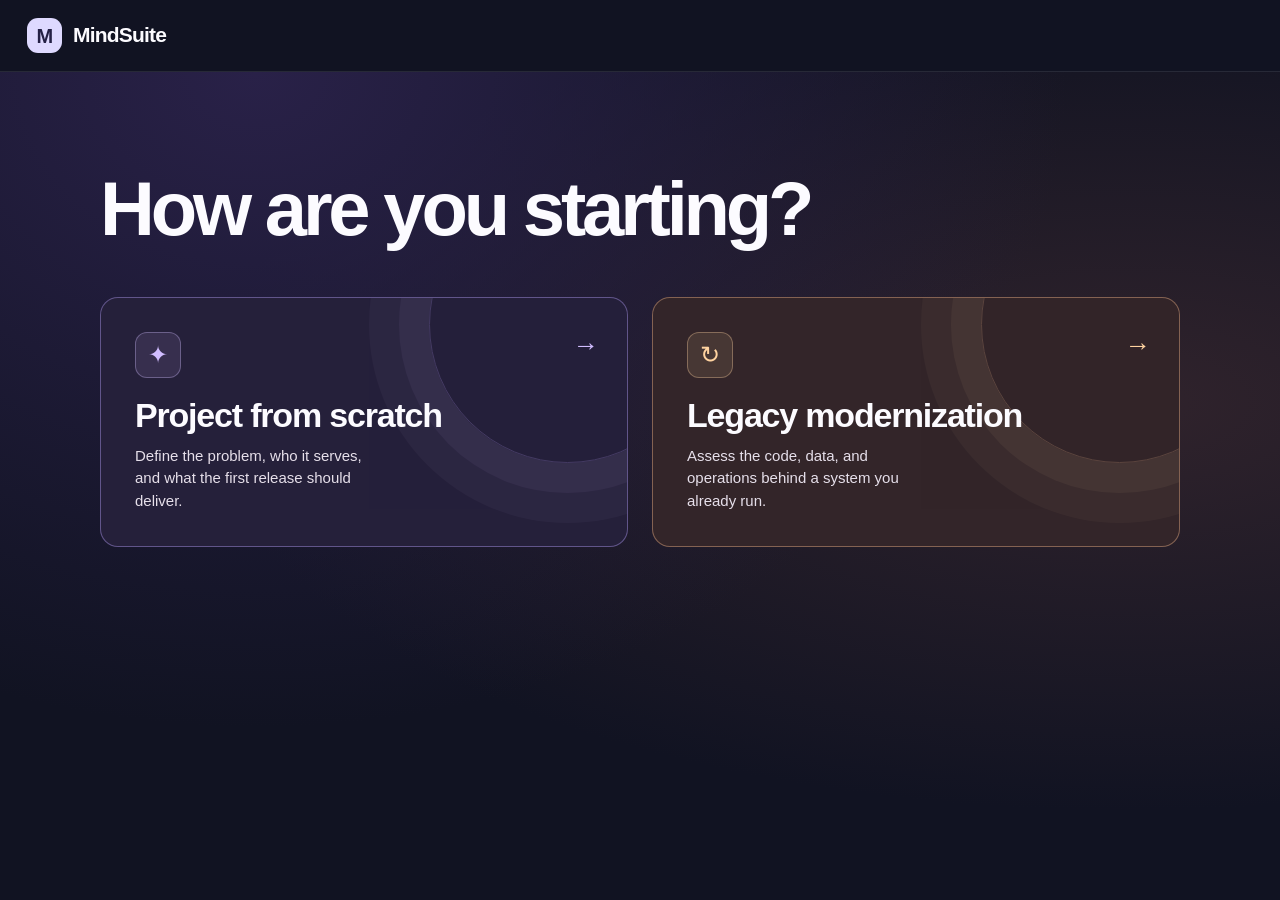
==== commit 408b4427: "Product brief agents, sizing calculators, hosting models, compliance - Formfiller agent: predicts br" ====
--- a/index.html
+++ b/index.html
@@ -5,24 +5,32 @@
 .method-panel{border:1px solid #dbe3f0;background:#fff;border-radius:10px;padding:14px 18px;margin-bottom:22px}.method-panel summary{cursor:pointer;font-size:13px;font-weight:600;color:#31517c}.method-steps{display:grid;grid-template-columns:repeat(4,minmax(0,1fr));gap:18px;padding:20px 0 8px}.method-steps b{font-size:12px}.method-steps p{font-size:12px;color:var(--muted);margin-top:7px}.method-links{font-size:11px;margin-bottom:0}.method-links a{color:var(--accent)}.scope-panel{background:#fff;border:1px solid var(--line);border-radius:12px;padding:22px;margin-bottom:26px}.scope-panel .section-heading{margin:0 0 18px}.scope-panel .muted{margin:15px 0 0}.scope-grid{display:grid;grid-template-columns:repeat(2,minmax(0,1fr));gap:14px}.scope-grid>.context-control:last-child{grid-column:1/-1}.context-control{display:block;margin-bottom:12px;min-width:0}.context-control>span{font-size:11px;font-weight:600;color:#53627b;display:block;margin-bottom:6px}.scope-grid .context-control{margin:0}.context-control .field{font-size:13px}.protocol-grid{display:grid;grid-template-columns:repeat(2,minmax(0,1fr));gap:15px}.protocol-card{padding:21px;background:#fff;border:1px solid #dfe6f0;border-radius:11px;display:flex;flex-direction:column;min-width:0}.protocol-header{display:flex;justify-content:space-between;gap:12px;margin-bottom:12px}.protocol-view{font-size:10px;color:#5a7296;font-weight:600}.protocol-card h3{font-size:17px;letter-spacing:-.3px;margin-bottom:8px}.discovery-question{font-size:13px;font-weight:500;line-height:1.55;color:#354968;margin-bottom:16px}.evidence-request{background:#f5f8fc;border-radius:7px;padding:12px 13px;margin-bottom:13px}.evidence-request b{font-size:10px;text-transform:uppercase;letter-spacing:.7px;color:#597298}.evidence-request p{font-size:12px;line-height:1.6;margin:4px 0 0;color:#52627b}.protocol-detail{font-size:12px;margin-bottom:18px}.protocol-detail summary{cursor:pointer;color:#3159a2;font-weight:500}.protocol-detail dl{margin-bottom:0}.protocol-detail dt{font-size:10px;text-transform:uppercase;letter-spacing:.6px;font-weight:600;margin-top:13px;color:#627795}.protocol-detail dd{margin:5px 0;color:#52627b;line-height:1.6}.protocol-actions{margin-top:auto;display:flex;gap:10px;align-items:center;flex-wrap:wrap;padding-top:13px;border-top:1px solid #edf1f7}.protocol-actions small{margin-left:auto;color:var(--muted);font-size:10px}.availability-note{font-size:12px;color:#7c6343;border-left:2px solid #cbb28b;padding-left:10px}.evidence-record{background:#fff;border:1px solid var(--line);border-radius:9px;padding:17px;margin-bottom:10px}.record-header{display:flex;justify-content:space-between;gap:15px}.record-header b{font-size:13px;overflow-wrap:anywhere}.record-header small{display:block;font-size:10px;color:var(--muted);margin-top:4px}.record-context{display:flex;flex-wrap:wrap;gap:7px 16px;margin:13px 0;font-size:11px;color:#536783}.record-actions{display:flex;gap:10px;align-items:center}.record-actions select{max-width:340px}.evidence-dl dt{color:#60738e;font-size:10px;text-transform:uppercase;letter-spacing:.5px;margin-top:12px}.evidence-dl dd{margin:4px 0;font-size:12px;color:#425774;overflow-wrap:anywhere}.context-issue{font-size:11px;color:#976523;background:#fff8eb;padding:7px;border-radius:5px;margin-bottom:4px}.original-finding{padding:15px;background:#edf3ff;border:1px solid #d6e3fc;border-radius:8px;margin-bottom:18px}.original-finding p{font-size:12px}.original-finding small{font-size:11px;color:var(--muted)}.history-entry{border-left:3px solid #bbcdea;background:#f6f8fc;padding:12px 14px;margin-bottom:12px}.history-entry b{font-size:12px;display:block}.history-entry small{font-size:10px;color:var(--muted)}.history-entry p{font-size:12px;margin:7px 0 0}.badge.overridden{background:#eaeafa;color:#56509c}.badge.unknown{background:#f2eee8;color:#7b6950}@media(max-width:1050px){.method-steps{grid-template-columns:repeat(2,minmax(0,1fr))}.protocol-header{flex-wrap:wrap}}@media(max-width:760px){.scope-panel{padding:17px}.scope-grid,.protocol-grid{grid-template-columns:minmax(0,1fr)}.scope-panel .section-heading span{margin-top:7px}.record-actions{flex-wrap:wrap}.record-actions select{max-width:100%}.protocol-card{padding:17px}.record-header{flex-wrap:wrap}.method-steps{grid-template-columns:1fr}.evidence-metrics .metric{padding:13px}.evidence-metrics .metric span{font-size:10px}}
 .method-tag{display:inline-block;font-size:10.5px;padding:2px 8px;border-radius:999px;border:1px solid var(--line);color:var(--muted);background:#fff}.method-tag.extracted{color:#16734d;border-color:#cde9da}.method-tag.inferred{color:#7553a0;border-color:#e2d8f0}.method-tag.reported{color:#8a5a12;border-color:#f0dfc0}.method-tag.warn{color:#a14a1b;border-color:#f3c9ad;background:#fff6ef}.inv-tags{display:flex;gap:6px;flex-wrap:wrap;margin:-4px 0 10px}.inv-meta{display:grid;grid-template-columns:max-content minmax(0,1fr);gap:4px 12px;margin:0 0 12px;font-size:12px}.inv-meta dt{color:var(--muted)}.inv-meta dd{margin:0;overflow-wrap:anywhere}.ctx-decisions{border:1px solid #e1e8fb;background:#f7f9ff;border-radius:8px;padding:12px;margin-bottom:12px}.ctx-decisions>b{display:block;font-size:12px;margin-bottom:8px}.ctx-decisions .muted{display:block;margin:8px 0 0;font-size:11px}.ctx-decision-grid{display:grid;grid-template-columns:repeat(3,minmax(0,1fr));gap:8px}.ctx-decision-grid .context-control{margin:0}.ctx-decision-grid .context-control span{font-size:11px}.inv-evidence{flex-direction:column;align-items:flex-start;gap:2px}.inv-files{color:var(--muted);font-size:11px}.ctx-map{background:#fff;border:1px solid var(--line);border-radius:10px;padding:18px;margin-bottom:22px}.ctx-map-head{display:flex;justify-content:space-between;align-items:baseline;gap:12px;flex-wrap:wrap;margin-bottom:12px}.ctx-map-head h2{margin:0;font-size:16px}.ctx-map-head .muted{margin:0}.ctx-boxes{display:grid;grid-template-columns:repeat(auto-fill,minmax(190px,1fr));gap:10px;margin-bottom:14px}.ctx-box{border:1px solid #d8e0ee;border-radius:8px;padding:12px;background:#fafcff}.ctx-box b{display:block;margin-bottom:2px}.ctx-box small{color:var(--muted);font-size:11px}.ctx-tags{display:flex;gap:5px;flex-wrap:wrap;margin-top:8px}.tag{font-size:10.5px;padding:2px 7px;border-radius:5px;background:#e5f5ed;color:#16734d}.tag.pending{background:#f0f2f5;color:var(--muted)}.ctx-links{list-style:none;margin:0;padding:0;display:grid;gap:6px;font-size:12.5px}.ctx-links li{display:flex;gap:10px;align-items:baseline}.ctx-links li.warn{color:#a14a1b}.link-kind{flex:none;font-size:10px;text-transform:uppercase;letter-spacing:.04em;color:var(--muted);width:84px}.ctx-checks{border:1px solid var(--line);border-radius:8px;padding:8px 12px 10px;margin:0 0 12px;display:flex;flex-wrap:wrap;gap:6px 16px;font-size:12.5px}.ctx-checks legend{font-size:12px;padding:0 4px}.inv-head{display:flex;justify-content:space-between;align-items:flex-start;gap:16px;margin:4px 0 14px}.inv-head h2{margin:0;font-size:17px}.inv-head .muted{margin:4px 0 0}.inv-origin{margin:0 0 12px}.inv-sum-line{margin:0 0 5px}.inv-sum-line em{font-style:normal;color:var(--muted)}@media(max-width:760px){.ctx-decision-grid{grid-template-columns:1fr}.inv-meta{grid-template-columns:1fr}.inv-head{flex-direction:column}}.scan-panel{background:#fff;border:1px solid var(--line);border-radius:10px;padding:20px;margin:22px 0}.scan-head{display:flex;justify-content:space-between;gap:16px;align-items:flex-start;flex-wrap:wrap}.scan-head h2{margin:0 0 4px;font-size:17px}.scan-head .muted{margin:0;max-width:760px}.scan-actions{display:flex;gap:8px;flex-wrap:wrap;align-items:center;margin:12px 0}.scan-privacy{font-size:11.5px;color:#16734d;background:#eef8f2;border-radius:6px;padding:8px 10px;margin:4px 0 14px}.scan-metrics{margin:6px 0 18px}.scan-cols{display:grid;grid-template-columns:minmax(0,1fr) minmax(0,1fr);gap:22px;margin-bottom:12px}.scan-panel h3{font-size:13px;margin:6px 0 8px}.scan-table{width:100%;border-collapse:collapse;font-size:12px}.scan-table th{text-align:left;color:var(--muted);font-weight:600;border-bottom:1px solid var(--line);padding:5px 6px}.scan-table td{border-bottom:1px solid #f0f2f6;padding:5px 6px;overflow-wrap:anywhere}.scan-list{list-style:none;margin:0 0 8px;padding:0;display:grid;gap:6px}.scan-list li{display:flex;flex-direction:column;font-size:12.5px;padding:6px 8px;border:1px solid #edf0f6;border-radius:6px;min-width:0}.scan-list b{overflow-wrap:anywhere}.scan-list small{color:var(--muted);font-size:11px;overflow-wrap:anywhere}.scan-list li.risk-high{border-color:#f3c9ad;background:#fff8f3}.scan-list li.risk-medium{border-color:#f0e2c0;background:#fffcf4}.scan-details{margin:10px 0;border:1px solid var(--line);border-radius:8px;padding:8px 12px}.scan-details summary{cursor:pointer;font-size:12.5px;font-weight:600}.scan-details[open] summary{margin-bottom:8px}.scan-details .scan-table{display:block;max-height:360px;overflow:auto}.scan-next{display:flex;gap:8px;justify-content:flex-end;flex-wrap:wrap;margin-top:12px}.badge.extracted{color:#0f6670;background:#e3f4f5}.badge.inferred-code{color:#7553a0;background:#f2edfa}@media(max-width:760px){.scan-cols{grid-template-columns:1fr}.scan-next{justify-content:flex-start}}.phase-group{font-size:10px;font-weight:700;letter-spacing:.08em;text-transform:uppercase;color:var(--muted);margin:16px 10px 6px}.phase-group:first-child{margin-top:0}aside .phase{padding:9px 10px;margin-bottom:3px}#phaseNav{flex:1;min-height:0;overflow-y:auto}.working-as{display:block;margin-top:10px}.working-as span{display:block;font-size:11px;color:var(--muted);margin-bottom:4px}.working-as .field{margin:0}.decision-card{background:#fff;border:1px solid var(--line);border-radius:10px;padding:20px;margin-bottom:18px}.decision-card.decided{border-color:#bfe3cf}.decision-card .finding-title small{display:block;margin-top:2px}.dim-row{border-top:1px solid #edf0f6;padding:12px 0}.dim-row .field{margin:0}.dim-head{display:flex;justify-content:space-between;gap:10px;flex-wrap:wrap;margin-bottom:6px}.dim-head small{color:var(--muted);font-size:11px}.approach-row .btn{margin-top:8px}.reason-chips{display:flex;flex-wrap:wrap;gap:5px;margin-top:6px}.reason{font-size:11px;padding:2px 7px;border-radius:5px;background:#f0f2f5;color:var(--muted)}.reason.pos{background:#e8f6ef;color:#16734d}.reason.neg{background:#fff0e4;color:#a14a1b}.compare{margin-top:8px;font-size:12px}.compare summary{cursor:pointer;color:var(--accent);font-size:11.5px}.compare table{margin-top:6px}.compare tr.excluded td{opacity:.55}.multi-opts{display:grid;grid-template-columns:repeat(auto-fill,minmax(260px,1fr));gap:8px}.multi-opt{border:1px solid #e2e8f1;border-radius:8px;padding:8px 10px;display:grid;grid-template-columns:auto 1fr;gap:4px 8px;align-items:start;font-size:12.5px}.multi-opt .reason-chips{grid-column:1/-1;margin:0}.multi-opt.excluded{opacity:.55}.multi-opt em{font-style:normal;margin-left:6px}.svc-box{background:#f7f9ff;border:1px solid #e1e8fb;border-radius:8px;padding:12px;margin:10px 0}.svc-box>b{display:block;font-size:12.5px;margin-bottom:8px}.svc-box .inv-meta{margin-bottom:6px}.apply-row{margin:8px 0}.decide-footer{display:grid;grid-template-columns:minmax(0,2fr) minmax(0,1fr) auto;gap:10px;align-items:end;border-top:1px solid #edf0f6;padding-top:12px}.decide-footer .context-control,.decide-footer .field{margin:0}.decided-by{margin:8px 0 0}.stance-group{margin:12px 0}.stance-group>b{display:block;font-size:12.5px;margin-bottom:6px}.stance-grid{display:grid;grid-template-columns:repeat(auto-fill,minmax(220px,1fr));gap:8px}.stance-item{display:flex;justify-content:space-between;align-items:center;gap:8px;font-size:12px;border:1px solid #edf0f6;border-radius:7px;padding:6px 8px}.stance-item select{width:auto;margin:0;padding:5px 8px}.stance.preferred{color:#16734d;font-weight:600}.stance.excluded{color:#a14a1b;font-weight:600}.rules-grid,.weights-grid{display:grid;grid-template-columns:repeat(auto-fill,minmax(240px,1fr));gap:12px;align-items:start}.rules-grid .ctx-checks{grid-column:1/-1}.weights-grid .field,.rules-grid .field{margin:0}.people-add{display:flex;gap:8px;flex-wrap:wrap;align-items:center;margin-top:12px}.people-add .field{width:auto;flex:1 1 160px;margin:0}.people-table td .linkbtn{margin-left:0;margin-right:8px}.wave-grid{display:grid;grid-template-columns:repeat(3,minmax(0,1fr));gap:14px;margin-bottom:18px}.wave{background:#f9fbfe;border:1px solid var(--line);border-radius:10px;padding:14px;min-width:0}.wave h2{font-size:14px;margin:0 0 4px}.wave>.muted{margin:0}.plan-card{background:#fff;border:1px solid var(--line);border-radius:9px;padding:12px;margin-top:10px}.plan-card h3{font-size:14px;margin:0}.plan-approach{font-weight:600;font-size:12.5px;margin:6px 0 2px}.plan-target{margin:0 0 8px}.plan-controls{display:grid;gap:6px;margin-bottom:8px}.plan-controls .field{margin:0}.plan-deps{margin:8px 0;padding-left:16px;font-size:11.5px;color:#8a5a12}.plan-card .context-control .field{margin:0}.check-list{list-style:none;padding:0;margin:0;display:grid;gap:6px;font-size:13px}.check-list .ok{color:#16734d}.check-list .warn{color:#8a5a12}.check-list .block{color:#a14a1b}.summary-callout.approved{border-color:#bfe3cf;background:#f1faf5}.summary-callout.stale{border-color:#f3c9ad;background:#fff8f3}.next-phase{margin-top:18px}@media(max-width:1100px){.wave-grid{grid-template-columns:1fr}}@media(max-width:760px){.phase-group,.working-as{display:none}.decide-footer{grid-template-columns:1fr}}.tie-note{color:#8a5a12!important}.ctx-values{margin:12px 0 4px}.ctx-values .context-control{margin:0}.wave-dates{display:grid;grid-template-columns:1fr 1fr;gap:8px;margin:10px 0 4px}.wave-dates .context-control,.wave-dates .field{margin:0}.wave-dates .context-control span{font-size:11px}@media print{aside,.app-top,.page-actions,.demo-banner,.action-bar,.people-add,#notice,button{display:none!important}.layout{display:block}main{padding:0;max-width:none}.summary-section{break-inside:avoid;border-color:#ccc}}.est-box{background:#fffcf3;border-color:#efe3c2}.freeze-note{font-size:11.5px;color:#8a5a12;background:#fff8e8;border-radius:6px;padding:5px 8px;margin:6px 0}.freeze-note.clash{color:#a14a1b;background:#fff0e4;font-weight:600}.value-strip{display:grid;grid-template-columns:repeat(3,minmax(0,1fr));gap:10px;margin:0 0 18px}.value-step{display:flex;gap:12px;text-align:left;border:1px solid var(--line);background:#fff;border-radius:10px;padding:14px;color:var(--ink)}.value-step:hover{border-color:#c9d6f5;background:#fafcff}.value-num{flex:none;width:26px;height:26px;border-radius:50%;background:var(--soft);color:var(--accent);font-weight:700;display:grid;place-items:center;font-size:12px}.value-step b{display:block;font-size:13px}.value-step small{display:block;color:var(--muted);font-size:11.5px;margin-top:3px;line-height:1.4}@media(max-width:760px){.value-strip{grid-template-columns:1fr}}.inputs-panel{background:#fff;border:1px solid var(--line);border-radius:10px;padding:20px;margin:0 0 20px}.inputs-head{display:flex;justify-content:space-between;gap:20px;align-items:flex-start;flex-wrap:wrap;margin-bottom:12px}.inputs-head h2{margin:0 0 4px;font-size:17px}.inputs-head .muted{margin:0;max-width:640px}.inputs-progress{min-width:200px}.inputs-progress b{display:block;font-size:14px}.inputs-progress small{color:var(--muted);font-size:11.5px}.inputs-progress .bar{height:6px;background:#edf0f6;border-radius:6px;margin-top:6px;overflow:hidden}.inputs-progress .bar span{display:block;height:100%;background:var(--accent)}.inputs-table{width:100%;border-collapse:collapse;font-size:12.5px}.inputs-table th{text-align:left;color:var(--muted);font-weight:600;font-size:11px;border-bottom:1px solid var(--line);padding:6px 8px}.inputs-table td{border-bottom:1px solid #f0f2f6;padding:9px 8px;vertical-align:top}.inputs-table td b{display:block}.input-group{display:block;font-size:10px;text-transform:uppercase;letter-spacing:.06em;color:var(--muted)}.muted-cell{color:var(--muted);font-size:12px}.inputs-table tr.done td{background:#fbfefc}.need{display:inline-block;font-size:10px;font-weight:600;padding:1px 6px;border-radius:4px;margin-top:3px}.need.required{background:#fff0e4;color:#a14a1b}.need.recommended{background:#f0f2f5;color:var(--muted)}.input-status{font-size:11.5px;white-space:nowrap}.input-status.done{color:#16734d}.input-status.open{color:#a14a1b}.input-guide{display:grid;grid-template-columns:max-content minmax(0,1fr);gap:3px 10px;font-size:11.5px;margin:-6px 0 14px}.input-guide dt{color:var(--muted)}.input-guide dd{margin:0}@media(max-width:760px){.inputs-table thead{display:none}.inputs-table tr{display:grid;grid-template-columns:1fr auto;gap:4px 10px;border-bottom:1px solid var(--line);padding:10px 0}.inputs-table td{border:0;padding:0}.inputs-table td:nth-child(2),.inputs-table td:nth-child(3){grid-column:1/-1}.inputs-table td:nth-child(4){grid-column:1}.inputs-table td:nth-child(5){grid-column:2;grid-row:1}.input-status{white-space:normal}}[id^=view-],#scan-panel,#inputs-panel,.scope-panel{scroll-margin-top:84px}.cap-box{background:#f6f8fd;border-color:#dde5f6}.cap-box p{margin:0 0 6px;font-size:12.5px}.cap-box.conflict{border-color:#f3c9ad;background:#fff8f3}.field.f-req{border-color:#e7a274;background:#fff7f1;box-shadow:inset 3px 0 0 #e58a4e}.field.f-ok{border-color:#9fd3b5;background:#f5fbf7;box-shadow:inset 3px 0 0 #3aa76d}.field.f-opt{border-color:#d6dde8;background:#fff}.field.f-req:focus,.field.f-ok:focus{outline:3px solid #7893ee;outline-offset:1px}.field-key{display:flex;flex-wrap:wrap;gap:6px 14px;font-size:11px;color:var(--muted);margin:8px 0}.field-key span{display:inline-flex;align-items:center;gap:6px}.field-key span::before{content:'';width:14px;height:12px;border-radius:3px;border:1px solid}.field-key .k-req::before{background:#fff7f1;border-color:#e7a274;box-shadow:inset 3px 0 0 #e58a4e}.field-key .k-ok::before{background:#f5fbf7;border-color:#9fd3b5;box-shadow:inset 3px 0 0 #3aa76d}.field-key .k-opt::before{background:#fff;border-color:#d6dde8}.ev-jump{display:flex;gap:4px;flex-wrap:wrap;position:sticky;top:66px;z-index:5;background:var(--bg);padding:8px 0;margin:0 0 14px;border-bottom:1px solid var(--line)}#ev-views{margin:22px 0}.ev-register{margin:22px 0}.ev-table tr.open td{background:#fffaf6}.answers-list{display:grid;gap:10px;margin-bottom:12px}.answer-row{border:1px solid #edf0f6;border-radius:8px;padding:12px}.answer-row>b{display:block;margin-bottom:8px}.answer-row .context-control{margin:0}.answer-row .field{margin:0}#ev-capacity,#ev-answers,#ev-people{scroll-margin-top:120px}.scope-panel,#scan-panel,#ev-views,.ev-register{scroll-margin-top:120px}@media(max-width:760px){.ev-jump{top:0}}@media(max-width:760px){.ev-table,.people-table,.scan-table{display:block;max-width:100%;overflow-x:auto}.ev-jump{overflow-x:auto;flex-wrap:nowrap}}.rec-steps{list-style:none;display:grid;grid-template-columns:repeat(4,minmax(0,1fr));gap:8px;padding:0;margin:0 0 18px}.rec-steps li{display:flex;gap:10px;align-items:center;background:#fff;border:1px solid var(--line);border-radius:10px;padding:10px 12px}.rec-steps li.ok{border-color:#bfe3cf;background:#f6fcf8}.rec-steps li.ok .value-num{background:#e5f5ed;color:#16734d}.rec-steps b{display:block;font-size:13px}.rec-steps small{color:var(--muted);font-size:11px}.value-num{flex:none;width:26px;height:26px;border-radius:50%;background:var(--soft);color:var(--accent);font-weight:700;display:grid;place-items:center;font-size:12px}.rec-step{background:#fff;border:1px solid var(--line);border-radius:12px;padding:20px;margin:0 0 18px;scroll-margin-top:84px}.rec-step-head{display:flex;gap:12px;align-items:flex-start;margin-bottom:14px}.rec-step-head h2{margin:0 0 3px;font-size:17px}.rec-step-head .muted{margin:0}.rec-head-actions{margin-left:auto;display:flex;gap:6px;flex-wrap:wrap;justify-content:flex-end}.more-detail{margin:6px 0 4px}.more-detail summary{cursor:pointer;color:var(--accent);font-size:12.5px;margin-bottom:10px}.source-grid{display:grid;grid-template-columns:repeat(auto-fill,minmax(300px,1fr));gap:12px}.source-card{border:1px solid var(--line);border-radius:10px;padding:14px;display:flex;flex-direction:column;gap:8px}.source-card.done{border-color:#bfe3cf;background:#fbfefc}.source-card.open{border-left:3px solid #e7a274}.source-head{display:flex;align-items:center;gap:8px;flex-wrap:wrap}.source-head h3{margin:0;font-size:14px;flex:1}.source-detects{font-size:12.5px;margin:0;line-height:1.45}.source-actions{display:flex;gap:6px;flex-wrap:wrap;align-items:center;margin-top:auto}.scan-wrap{margin-top:14px;border:1px solid var(--line);border-radius:8px;padding:8px 12px}.scan-wrap>summary{cursor:pointer;font-weight:600;font-size:12.5px}.scan-wrap .scan-panel{border:0;padding:8px 0 0;margin:0}.scan-config{margin-top:8px}.found-table td{vertical-align:top}.found-table tr.done td:first-child b{color:#16734d}.validate-grid{display:grid;grid-template-columns:minmax(0,1.4fr) minmax(0,1fr);gap:12px;margin-bottom:12px}.validate-card{border:1px solid #edf0f6;border-radius:8px;padding:12px}.validate-card>b{display:block;margin-bottom:4px}.validate-card .muted{margin:4px 0 8px}.validate-card.journeys{margin-top:12px}.validate-sub{font-size:13px;margin:14px 0 8px}.answer-grid{display:grid;grid-template-columns:repeat(4,minmax(0,1fr));gap:8px}.answer-grid .context-control,.answer-grid .field{margin:0}.plain-list{padding-left:18px;font-size:13px;line-height:1.6}.manual-evidence{border:1px dashed #c7d2e5;border-radius:10px;padding:10px 14px;margin:0 0 18px;background:#fafcff}.manual-evidence>summary{cursor:pointer;font-weight:600;font-size:13px}@media(max-width:1100px){.rec-steps{grid-template-columns:repeat(2,minmax(0,1fr))}.answer-grid{grid-template-columns:repeat(2,minmax(0,1fr))}.validate-grid{grid-template-columns:1fr}}@media(max-width:760px){.rec-steps,.answer-grid{grid-template-columns:1fr}.rec-step{padding:16px}.rec-step-head{flex-wrap:wrap}.rec-head-actions{margin-left:0}.source-grid{grid-template-columns:1fr}}.type-picker{margin:4px 0 10px;padding:12px;border:1px solid #9fd3b5;border-radius:8px;background:#f5fbf7}.type-picker.empty{border-color:#e7a274;background:#fff7f1}.type-label{display:block;font-size:12px;font-weight:600;margin-bottom:8px}.type-chips{display:flex;flex-wrap:wrap;gap:6px}.type-chip{display:inline-flex;align-items:center;gap:6px;border:1px solid #d6dde8;border-radius:999px;padding:5px 11px;font-size:12px;background:#fff;cursor:pointer}.type-chip.on{border-color:var(--accent);background:var(--soft);color:var(--accent);font-weight:600}.type-chip input{margin:0}.type-suggest{font-size:12.5px;margin:10px 0 0;display:flex;align-items:center;gap:6px;flex-wrap:wrap}.type-picker small{display:block;margin-top:8px}.source-status{font-size:11.5px;font-weight:600}.source-status.done,.source-status.answered{color:#16734d}.source-status.partial{color:#3457a0}.source-status.na{color:var(--muted)}.source-status.open{color:#a14a1b}.source-card.partial{border-color:#c9d6f5;background:#fafcff}.source-card.answered{border-color:#bfe3cf;border-style:dashed}.source-card.na{opacity:.7;border-left:3px solid #d6dde8}.source-card.open.need-o{border-left-color:#d6dde8}.source-note{font-size:12px;margin:0;background:#fffaf0;border-radius:6px;padding:6px 8px;color:#5c4a1e}.source-card .input-guide{margin:0}.type-questions{margin-bottom:6px}.db-summary{font-size:12px;margin:0;background:#f5fbf7;border-radius:6px;padding:6px 8px}.guide p{font-size:13px}.guide-fromcode{background:#f5fbf7;border:1px solid #bfe3cf;border-radius:8px;padding:8px 10px}.guide-method{border-top:1px solid #edf0f6;padding:10px 0}.guide-method h3{margin:0 0 6px;font-size:14px}.guide-cmd{background:#0f1a2e;color:#e6edf7;border-radius:6px;padding:10px 12px;font-size:12px;white-space:pre-wrap;overflow-wrap:anywhere;margin:0 0 8px}.guide-links{font-size:12px;margin:4px 0 0}.guide-links a{color:var(--accent)}.guide-links span{color:var(--muted)}.brief-block{border:1px solid #e7a274;background:#fffaf5;border-radius:8px;padding:12px;margin:4px 0 10px}.brief-block.done{border-color:#9fd3b5;background:#f5fbf7}.brief-title{display:block;font-size:12.5px;margin-bottom:8px}.brief-block .context-control.wide{grid-column:1/-1}.brief-block textarea{width:100%}.card-facts{border-top:1px dashed #e2e8f1;padding-top:6px}.card-facts summary{cursor:pointer;font-size:12px;color:var(--accent);margin-bottom:6px}.card-facts .context-control{margin:0 0 8px}.card-facts .field{margin:0}.validate-card.regulation{margin:12px 0}.validate-card.regulation.open{border-color:#e7a274;background:#fffaf5}.validate-card.regulation .type-chips{margin:6px 0 10px}.success-list{margin:6px 0 0;padding-left:20px;font-size:13px;line-height:1.6}.dep-graph{width:100%;max-width:680px;height:auto;display:block;margin:6px auto}.dep-edge{stroke:#9fb0cc}.dep-edge.cycle{stroke:#d9534f}.dep-arrow{fill:#9fb0cc}.dep-node circle{fill:#fff;stroke-width:2}.dep-node.good circle{stroke:#3aa76d;fill:#f5fbf7}.dep-node.prep circle{stroke:#d9a441;fill:#fffaf0}.dep-node.hard circle{stroke:#e58a4e;fill:#fff7f1}.dep-node.cycle circle{stroke:#d9534f;fill:#fff3f2}.dep-node text{font-size:11px;fill:var(--ink)}.dep-node .dep-score{font-weight:700}.agent-team-btn{width:100%;margin-top:4px;background:var(--soft);border-color:#c9d6f5;color:var(--accent)}.produced-by{font-size:11.5px;color:var(--muted);margin:-2px 0 10px}.produced-by .linkbtn{margin:0;padding:0 2px;font-size:11.5px}.agent-panel{border-color:#c9d6f5}.agent-conn-row{display:flex;gap:10px;align-items:flex-end;flex-wrap:wrap}.agent-conn-row .context-control{flex:1 1 280px;margin:0}.agent-conn .type-chips{margin:10px 0}.agent-path{display:flex;gap:8px;align-items:flex-end;flex-wrap:wrap;flex:1 1 320px}.agent-path .context-control{flex:1 1 220px;margin:0}.agent-steps{list-style:none;padding:0;margin:14px 0;display:grid;grid-template-columns:repeat(3,minmax(0,1fr));gap:6px}.agent-step{display:grid;grid-template-columns:auto 1fr;gap:0 8px;border:1px solid #edf0f6;border-radius:8px;padding:7px 9px;font-size:12.5px;min-width:0}.agent-step small{grid-column:2;color:var(--muted);font-size:11px;overflow-wrap:anywhere}.agent-step-dot{width:10px;height:10px;border-radius:50%;background:#d6dde8;margin-top:4px;grid-row:1/3}.agent-step.running .agent-step-dot{background:#3457a0;animation:agentPulse 1s infinite}.agent-step.done .agent-step-dot{background:#3aa76d}.agent-step.skipped .agent-step-dot{background:#e7a274}.agent-step.people .agent-step-dot{background:#7553a0}.agent-step.partial .agent-step-dot{background:#e58a4e}.agent-step.partial{border-color:#f3c9ad;background:#fff8f3}.agent-problems{border:1px solid #f3c9ad;border-left:3px solid #e58a4e;background:#fff8f3;border-radius:8px;padding:10px 14px;margin:0 0 12px;font-size:12.5px;color:#7a3b14}.agent-problems>b{display:block;margin-bottom:4px}.verify-table td:not(:first-child),.verify-table th:not(:first-child){white-space:nowrap;width:1%}.verify-table td:first-child{min-width:0}.ai-payload{white-space:pre-wrap;word-break:break-word;max-height:260px;overflow:auto;font-size:12px;background:var(--surface-2,#f4f5f8);padding:8px;border-radius:6px}.ai-suggestion{margin:10px 0;padding:10px 0;border-top:1px solid var(--line,#e3e6ec)}.agent-problems li{margin:3px 0}.agent-problems .btn{margin-left:6px}.agent-problems>small{display:block}.agent-step.running{border-color:#c9d6f5;background:#fafcff}@keyframes agentPulse{50%{opacity:.35}}.agent-log{background:#0f1a2e;color:#d9e2f1;border-radius:8px;padding:10px 12px;font-size:11.5px;max-height:260px;overflow:auto;margin:0 0 12px}.agent-msg{padding:2px 0;overflow-wrap:anywhere}.agent-msg b{color:#fff}.agent-msg-type{display:inline-block;min-width:82px;font-size:10px;text-transform:uppercase;letter-spacing:.05em;color:#8ea3c7}.agent-msg.finding .agent-msg-type{color:#7fd1a8}.agent-msg.verification .agent-msg-type{color:#c9a7f0}.agent-msg.question .agent-msg-type{color:#f3c58a}.agent-msg.handoff .agent-msg-type{color:#8fc3ff}.agent-result .validate-card{margin:0 0 10px}.agent-pre{white-space:pre-wrap;font:inherit;font-size:12.5px;margin:0}@media(max-width:1100px){.agent-steps{grid-template-columns:repeat(2,minmax(0,1fr))}}@media(max-width:760px){.agent-steps{grid-template-columns:1fr}}.start-folders{display:flex;align-items:center;gap:12px;flex-wrap:wrap;margin:14px 0 4px}.start-folders small{flex:1;min-width:200px}
 </style>
-<link rel="stylesheet" href="assets/workspace.css?v=business-operations-1">
+<link rel="stylesheet" href="assets/workspace.css?v=project-flows-1">
 </head><body>
 <a class="skip-link" href="#main">Skip to workspace</a>
 <header class="app-top"><div class="brand"><span class="brand-mark">M</span><span class="brand-word">MindSuite<small>Modernization workspace</small></span></div><span class="project-name" id="projectName"></span><div class="top-right"><button type="button" class="btn small" id="projectList">Projects</button><button type="button" class="btn small" id="newProject">New project</button></div></header>
-<div class="layout"><aside><div class="rail-label">MODERNIZATION</div><nav id="phaseNav" aria-label="Assessment phases"></nav><div class="rail-note" id="sideStats"></div></aside><main id="main"></main></div>
+<div class="layout"><aside><div class="rail-label">MODERNIZATION</div><nav id="phaseNav" aria-label="Assessment phases"></nav><div class="rail-note" id="sideStats"></div></aside><main id="main" tabindex="-1"></main></div>
 <dialog id="drawer" class="drawer" aria-label="Review finding"></dialog><div id="notice" role="status" aria-live="polite"></div>
 <dialog id="projectPicker" aria-labelledby="projectPickerTitle"></dialog>
-<script src="assets/project-workspaces.js?v=agent-telemetry-1"></script>
+<script src="assets/project-workspaces.js?v=project-entry-1"></script>
 <script src="assets/agent-report.js?v=business-operations-1"></script>
-<script src="assets/evidence-intake.js?v=card-consent-1"></script>
-<script src="assets/verify-claims.js?v=suggest-1"></script>
+<script src="assets/evidence-intake.js?v=project-flows-1"></script>
+<script defer src="assets/dictation.js?v=formfiller-1"></script>
+<script src="assets/verify-claims.js?v=voice-1"></script>
 <script src="assets/validate-page.js?v=validate-3"></script>
-<script src="assets/project-mode.js?v=mode-3"></script>
-<script src="assets/rule-catalog.js?v=rules-mode-1"></script>
-<script src="assets/rules-page.js?v=rules-ux-2"></script>
-<script src="assets/decision-advisor.js?v=advisor-mode-1"></script>
-<script src="assets/target-options.js?v=options-mode-1"></script>
-<script src="assets/workspace.js?v=discovery-layout-1"></script>
+<script src="assets/compliance.js?v=compliance-2"></script>
+<script src="assets/load-calculator.js?v=load-2"></script>
+<script src="assets/data-calculator.js?v=data-3"></script>
+<script src="assets/hosting-models.js?v=hosting-2"></script>
+<script src="assets/formfiller.js?v=prediction-chain-1"></script>
+<script src="assets/project-mode.js?v=prediction-chain-hosting-1"></script>
+<script src="assets/capability-agent.js?v=cap-1"></script>
+<script src="assets/project-workflows.js?v=cap-1"></script>
+<script src="assets/rule-catalog.js?v=product-tech-1"></script>
+<script src="assets/rules-page.js?v=product-tech-1"></script>
+<script src="assets/decision-advisor.js?v=project-flows-1"></script>
+<script src="assets/target-options.js?v=product-tech-compliance-1"></script>
+<script src="assets/workspace.js?v=project-flows-1"></script>
 <script src="teams/shared/agent-backend.js?v=agent-problems-1"></script>
 <script src="teams/shared/team-panel.js?v=inventory-reports-1"></script>
 <script src="teams/code/panel.js?v=inventory-reports-1"></script>
@@ -2609,6 +2617,7 @@
 let M=openedWorkspace.state;
 let screen='upload',busy=false,edit=null,groupFilter='All',findingFilter='All';
 const persist=()=>{
+ if(openedWorkspace.entry)return;
  try{writeProject(workspaceId,M);}
  catch{notice('This change could not be saved in your browser. Export the project to keep a copy.');}
 };
@@ -2624,14 +2633,25 @@
 const evidenceFiles=f=>(M.evidence[f.key]||[]).map(id=>M.files.find(file=>file.id===id)).filter(Boolean);
 const groups=[...new Set(FIELDS.map(f=>f.group))];
 
-function go(next){if(busy)return;if(VALIDATE_TABS.includes(next)){validateTab=next;next='validate';}screen=next;render();window.scrollTo({top:0,behavior:'smooth'});}
+function go(next){if(busy)return;next=workflowRoute(next);if(VALIDATE_TABS.includes(next)){validateTab=next;next='validate';}screen=next;render();window.scrollTo({top:0,behavior:'smooth'});}
 function stats(){return {files:M.files.length,populated:FIELDS.filter(hasValue).length,confirmed:FIELDS.filter(f=>fieldStatus(f)==='confirmed').length,missing:FIELDS.filter(f=>!hasValue(f)).length,conflicts:FIELDS.filter(f=>fieldStatus(f)==='conflict').length};}
 function renderBase(){
- const s=stats();
  document.getElementById('projectName').textContent=M.project||'New assessment';
- document.getElementById('phaseNav').replaceChildren(...[['upload','01','Discovery plan','Scope, evidence and limitations'],['inventory','02','System inventory',invStats().total+' records · '+invStats().open+' to confirm'],['review','03','Review findings',s.populated+' of '+FIELDS.length+' fields populated'],['gaps','04','Resolve gaps',needsReview().length+' items to review'],['summary','05','Review & export',s.confirmed+' reviewed fields']].map(([id,n,title,hint])=>h('button',{class:'phase '+(screen===id?'active':''),type:'button',disabled:busy?'':null,onclick:()=>go(id)},[h('span',{class:'phase-num',text:n}),h('span',{},[h('b',{text:title}),h('small',{text:hint})])])));
- document.getElementById('main').replaceChildren((typeof needsModeChoice==='function'&&needsModeChoice())?modePage():screen==='upload'?uploadPage():screen==='evidence'?evidencePage():screen==='analysis'?analysisPage():screen==='verify'?verifyPage():screen==='validate'?validatePage():screen==='inventory'?inventoryPage():screen==='rules'?rulesTabsPage():screen==='decide'?decidePage():screen==='roadmap'?roadmapPage():screen==='signoff'?signoffPage():screen==='review'?reviewPage():screen==='gaps'?gapsPage():summaryPage());
- document.getElementById('sideStats').replaceChildren(h('b',{text:'Evidence coverage'}),h('p',{text:new Set(M.files.map(f=>f.category).filter(Boolean)).size+' / '+ARTIFACT_CATEGORIES.length+' views with records'}),h('p',{text:s.confirmed+' / '+FIELDS.length+' findings reviewed'}));
+ document.querySelector('.brand-word small').textContent=isNewProduct()?'Product development':'Modernization workspace';
+ document.querySelector('.rail-label').textContent=isNewProduct()?'PRODUCT DEVELOPMENT':'MODERNIZATION';
+ const screens={
+  upload:isNewProduct()?productStartPage:uploadPage,
+  'release-scope':releaseScopePage,evidence:evidencePage,analysis:analysisPage,verify:verifyPage,
+  validate:validatePage,inventory:inventoryPage,rules:rulesTabsPage,decide:decidePage,
+  roadmap:roadmapPage,signoff:signoffPage,review:reviewPage,gaps:gapsPage,summary:summaryPage
+ };
+ document.getElementById('main').replaceChildren((screens[screen]||summaryPage)());
+ const side=document.getElementById('sideStats');
+ side.replaceChildren();
+ if(!isNewProduct()){
+  const s=stats();
+  side.append(h('b',{text:'Evidence coverage'}),h('p',{text:new Set(M.files.map(f=>f.category).filter(Boolean)).size+' / '+ARTIFACT_CATEGORIES.length+' views with records'}),h('p',{text:s.confirmed+' / '+FIELDS.length+' findings reviewed'}));
+ }
 }
 function pageHeader(kicker,title,description,actions=[]){return h('div',{class:'page-heading'},[h('div',{},[h('div',{class:'eyebrow',text:kicker}),h('h1',{text:title}),h('p',{text:description})]),h('div',{class:'page-actions'},actions)]);}
 function infoBanner(){return h('div',{class:'demo-banner'},[h('b',{text:'Interactive mockup'}),' · The code scan reads files in this browser and never uploads them. Other registered files record metadata only, and example findings come from the synthetic reference scenario.']);}
@@ -2698,7 +2718,7 @@
 }
 function gapsPage(){return h('div',{},[pageHeader('05 / RESOLVE GAPS','What still needs your attention','Missing information, conflicting evidence and unconfirmed suggestions stay visible.',[button('Add supporting artifacts',()=>go('upload'))]),infoBanner(),invGapCallout(),h('div',{class:'tabs'},['All','Needs input','Conflicts','Unconfirmed'].map(label=>button(label,()=>{findingFilter=label;render()},'tab '+(findingFilter===label?'active':'')))),h('div',{class:'finding-grid'},needsReview().filter(f=>findingFilter==='All'||findingFilter==='Needs input'&&fieldStatus(f)==='missing'||findingFilter==='Conflicts'&&fieldStatus(f)==='conflict'||findingFilter==='Unconfirmed'&&!['missing','conflict'].includes(fieldStatus(f))).map(fieldCard)),needsReview().length&&!needsReview().some(f=>findingFilter==='All'||findingFilter==='Needs input'&&fieldStatus(f)==='missing'||findingFilter==='Conflicts'&&fieldStatus(f)==='conflict'||findingFilter==='Unconfirmed'&&!['missing','conflict'].includes(fieldStatus(f)))?h('div',{class:'empty-state'},[h('b',{text:{'Needs input':'No findings are missing an answer','Conflicts':'No conflicting evidence','Unconfirmed':'No unconfirmed suggestions'}[findingFilter]||'Nothing to review'}),h('p',{text:'Items in this view have been resolved. Other views may still need attention.'}),button('Show all open items',()=>{findingFilter='All';render()})]):null,!needsReview().length?h('div',{class:'empty-state'},[h('h2',{text:'Every finding has a user disposition'}),button('Review & export',()=>go('summary'),'btn primary')]):null]);}
 function exportData(){return {schemaVersion:3,mockup:true,analysisMode:'simulated',project:M.project,artifacts:M.files.map(({id,name,category,sample,size})=>({id,name,category,sample,size,contentUploaded:false})),findings:Object.fromEntries(FIELDS.map(f=>[f.key,{value:f.multi?picked(f).map(o=>({id:o[0],label:o[1],...(f.key==='technology'?{details:M.details[o[0]]||''}:{})})):picked(f)[0]?{id:picked(f)[0][0],label:picked(f)[0][1]}:null,status:fieldStatus(f),artifactIds:M.evidence[f.key]||[],evidenceMode:(M.evidence[f.key]||[]).length?'simulated':'none'}])),exportedAt:new Date().toISOString()};}
-function download(){const url=URL.createObjectURL(new Blob([JSON.stringify(exportData(),null,2)],{type:'application/json'}));const a=h('a',{href:url,download:(M.project.replace(/[^\w-]+/g,'_')||'mindsuite')+'-mockup.json'});a.click();setTimeout(()=>URL.revokeObjectURL(url),1000);}
+function download(){const url=URL.createObjectURL(new Blob([JSON.stringify(exportData(),null,2)],{type:'application/json'}));const a=h('a',{href:url,download:(M.project.replace(/[^\w-]+/g,'_')||'mindsuite')+(isNewProduct()?'-product-plan.json':'-mockup.json')});a.click();setTimeout(()=>URL.revokeObjectURL(url),1000);}
 function summaryPageBase(){return h('div',{},[pageHeader('04 / DISCOVERY SUMMARY',M.project||'Discovery summary','A reviewable record of findings, supporting artifacts and unresolved questions.',[button('Export mockup JSON',download,'btn primary')]),infoBanner(),h('div',{class:'summary-callout'},[h('b',{text:needsReview().length?needsReview().length+' findings still need review':'All findings confirmed'}),h('p',{text:'Exports preserve discovery scope, provenance, limitations, original findings, overrides and unresolved evidence.'}),needsReview().length?button('Resolve gaps',()=>go('gaps')):null]),...groups.map(group=>h('section',{class:'summary-section'},[h('h2',{text:group}),...FIELDS.filter(f=>f.group===group).map(f=>h('div',{class:'summary-row'},[h('b',{text:f.title}),h('div',{},[h('p',{text:picked(f).map(o=>o[1]+(f.key==='technology'&&M.details[o[0]]?' — '+M.details[o[0]]:'')).join('; ')||'Not provided'}),badge(fieldStatus(f))]),button('Edit',()=>openEdit(f),'linkbtn')]))]))]);}
 // Evidence-led discovery mockup. Registration metadata is not proof of a finding.
 const DISCOVERY_PROTOCOL={
@@ -2783,7 +2803,7 @@
  ...evidenceFiles(f).map(file=>h('article',{class:'evidence-card'},[h('b',{text:file.name}),h('p',{text:(BASIS_LABELS[file.context.basis]||'View not recorded')+' · '+(file.sample?'Synthetic reference':'Local metadata only')}),h('dl',{class:'evidence-dl'},[h('dt',{text:'Provenance'}),h('dd',{text:(file.context.origin||'Unknown')+' / '+(file.context.custodian||'Unknown owner')}),h('dt',{text:'Scope'}),h('dd',{text:(file.context.component||'Unknown component')+' / '+(file.context.environment||'Unknown environment')}),h('dt',{text:'Baseline / revision'}),h('dd',{text:(file.context.asOf||'Unknown date')+' / '+(file.context.revision||'Unknown revision')}),h('dt',{text:'Evidence location'}),h('dd',{text:file.context.locator||'No locator recorded'}),h('dt',{text:'Limit of this view'}),h('dd',{text:DISCOVERY_PROTOCOL[file.category]?.limit||'Applicability must be established'})]),...contextIssues(file).map(issue=>h('p',{class:'context-issue',text:issue}))])),
  M.pending[f.key]?h('div',{class:'conflict-note'},[h('b',{text:'New proposed finding — not applied'}),h('p',{text:formatFinding(f,M.pending[f.key].value)})]):null,
  h('h3',{text:'Review and override history'}),...history.map(entry=>h('article',{class:'history-entry'},[h('b',{text:entry.action+' · '+entry.actor}),h('small',{text:entry.at}),h('p',{text:'Before: '+formatFinding(f,entry.before.value)}),h('p',{text:'After: '+formatFinding(f,entry.after.value)}),h('p',{text:'Reason: '+(entry.reason||'Not provided')})])),!history.length?h('p',{class:'muted',text:'No user review recorded yet.'}):null]));dialog.showModal();}
-function exportData(){ensureDiscovery();return {schemaVersion:6,workspaceId,mockup:true,analysisMode:'reference-scenario-only',project:M.project,discoveryScope:clone(M.scope),collectionPlan:ARTIFACT_CATEGORIES.map(([id,title])=>({id,title,question:DISCOVERY_PROTOCOL[id].question,method:DISCOVERY_PROTOCOL[id].method,crosscheck:DISCOVERY_PROTOCOL[id].crosscheck,limitation:DISCOVERY_PROTOCOL[id].limit,availability:M.availability[id]||{state:'needed'},coverage:coverage(id).label})),artifacts:M.files.map(file=>({...clone(file),contentUploaded:false,contentExamined:false,contextChecks:contextIssues(file)})),findings:Object.fromEntries(FIELDS.map(f=>[f.key,{value:f.multi?picked(f).map(o=>({id:o[0],label:o[1],...(f.key==='technology'?{details:M.details[o[0]]||''}:{})})):picked(f)[0]?{id:picked(f)[0][0],label:picked(f)[0][1]}:null,status:fieldStatus(f),artifactIds:M.evidence[f.key]||[],originalFinding:M.originals[f.key]||null,pendingFinding:M.pending[f.key]||null,recheck:M.recheck[f.key]||null}])),people:clone(M.people||[]),deciding:clone(M.decide||null),plan:clone(M.plan||null),inventory:clone(M.inventory),codeScan:M.scan?clone(M.scan):null,contextMap:{sharedDataStores:sharedStores().map(d=>({id:d.id,name:d.name,writers:(d.writers||[]).map(ctxName)}))},reviewHistory:clone(M.history),exportedAt:new Date().toISOString()};}
+function exportData(){ensureDiscovery();if(isNewProduct())return exportProductPlan();return {schemaVersion:6,workspaceId,mode:modeOf(),product:clone(M.product||null),mockup:true,analysisMode:'reference-scenario-only',project:M.project,discoveryScope:clone(M.scope),collectionPlan:ARTIFACT_CATEGORIES.map(([id,title])=>({id,title,question:DISCOVERY_PROTOCOL[id].question,method:DISCOVERY_PROTOCOL[id].method,crosscheck:DISCOVERY_PROTOCOL[id].crosscheck,limitation:DISCOVERY_PROTOCOL[id].limit,availability:M.availability[id]||{state:'needed'},coverage:coverage(id).label})),artifacts:M.files.map(file=>({...clone(file),contentUploaded:false,contentExamined:false,contextChecks:contextIssues(file)})),findings:Object.fromEntries(FIELDS.map(f=>[f.key,{value:f.multi?picked(f).map(o=>({id:o[0],label:o[1],...(f.key==='technology'?{details:M.details[o[0]]||''}:{})})):picked(f)[0]?{id:picked(f)[0][0],label:picked(f)[0][1]}:null,status:fieldStatus(f),artifactIds:M.evidence[f.key]||[],originalFinding:M.originals[f.key]||null,pendingFinding:M.pending[f.key]||null,recheck:M.recheck[f.key]||null}])),people:clone(M.people||[]),deciding:clone(M.decide||null),plan:clone(M.plan||null),inventory:clone(M.inventory),codeScan:M.scan?clone(M.scan):null,contextMap:{sharedDataStores:sharedStores().map(d=>({id:d.id,name:d.name,writers:(d.writers||[]).map(ctxName)}))},reviewHistory:clone(M.history),exportedAt:new Date().toISOString()};}
 
 
 
@@ -3163,7 +3183,7 @@
  oci:{postgres:'OCI Database with PostgreSQL',mysql:'MySQL HeatWave',sqlserver:'SQL Server on OCI Compute',oracle:'Autonomous Database / Exadata Database Service',nosql:'OCI NoSQL Database',api:'OCI API Gateway',events:'OCI Streaming',queue:'OCI Queue',ipaas:'Oracle Integration',mft:'Oracle Integration file server / MFT',cdc:'OCI GoldenGate',containers:'OCI Kubernetes Engine',serverless:'OCI Functions',vm:'OCI Compute',mainframe:'Partner mainframe solutions on OCI'},
  ibm:{postgres:'IBM Cloud Databases for PostgreSQL',mysql:'IBM Cloud Databases for MySQL',sqlserver:'SQL Server on IBM Cloud VPC',oracle:'Oracle on IBM Cloud VPC / Power Virtual Server',nosql:'IBM Cloudant',api:'IBM API Connect',events:'IBM Event Streams',queue:'IBM MQ as a Service',ipaas:'IBM App Connect',mft:'IBM Sterling File Gateway',cdc:'IBM Data Replication',containers:'Red Hat OpenShift on IBM Cloud',serverless:'IBM Cloud Code Engine',vm:'IBM Cloud Virtual Servers',mainframe:'IBM Z and Wazi as a Service'},
  private:{postgres:'Self-managed PostgreSQL',mysql:'Self-managed MySQL',sqlserver:'SQL Server on private VMs',oracle:'Oracle on private infrastructure',nosql:'Self-managed MongoDB or similar',api:'Self-managed gateway (e.g. Kong)',events:'Self-managed Apache Kafka',queue:'RabbitMQ or IBM MQ',ipaas:'Self-hosted integration platform',mft:'MFT server',cdc:'Debezium',containers:'OpenShift / Kubernetes',serverless:'Knative or similar',vm:'Private VMs',mainframe:'Existing mainframe'},
- onprem:{postgres:'PostgreSQL in the data centre',mysql:'MySQL in the data centre',sqlserver:'SQL Server in the data centre',oracle:'Existing Oracle estate',nosql:'Self-managed NoSQL',api:'Gateway in the data centre',events:'Kafka in the data centre',queue:'Existing message queue',ipaas:'On-premises integration platform',mft:'Existing MFT / SFTP',cdc:'Debezium or vendor CDC',containers:'On-premises Kubernetes',serverless:'Not typical on-premises',vm:'Existing servers',mainframe:'Existing mainframe'}};
+ onprem:{postgres:'PostgreSQL in the data centre',mysql:'MySQL in the data centre',sqlserver:'SQL Server in the data centre',oracle:'Oracle Database in the data centre',nosql:'Self-managed NoSQL',api:'Gateway in the data centre',events:'Kafka in the data centre',queue:'Message queue in the data centre',ipaas:'On-premises integration platform',mft:'On-premises MFT / SFTP',cdc:'Debezium or vendor CDC',containers:'On-premises Kubernetes',serverless:'Not typical on-premises',vm:'Existing servers',mainframe:'Existing mainframe'}};
 const APPROACH_DIMS={rehost:['cloud'],replatform:['database','cloud'],refactor:['architecture','language','database','integration','cloud'],rebuild:['architecture','language','database','integration','cloud'],replace:['integration','cloud'],encapsulate:['integration','cloud'],retire:[],build:['architecture','language','database','integration','cloud'],buy:['integration','cloud'],partner:['architecture','integration','cloud'],undecided:[]};
 const APPROACH_FIXED={rehost:{architecture:'keep',language:'keep',database:'keep'},replatform:{architecture:'keep',language:'keep'},encapsulate:{architecture:'wrap',language:'keep',database:'keep'}};
 const WEIGHT_KEYS=[['fit','Business fit'],['effort','Migration effort'],['risk','Delivery risk'],['cost','Running cost'],['skills','Team skills'],['portability','Portability / lock-in']];
@@ -3177,7 +3197,7 @@
 function actorName(){ensureDecide();return personLabel(M.actor)||'Local user';}
 const optOf=(dim,id)=>TARGETS[dim].opts.find(o=>o[0]===id);
 const apprLabel=id=>(APPROACH.find(a=>a[0]===id)||[])[1]||'Not decided';
-function decCtxs(){ensureDiscovery();ensureDecide();const D=M.decide.decisions;if(M.inventory.contexts.length&&D.system&&D.system.status!=='decided'&&!D.system.approach)delete D.system;return M.inventory.contexts.length?M.inventory.contexts:[{id:'system',name:'Whole system',description:'No bounded contexts recorded yet; deciding for the system as one unit.',strategic:M.values.subdomain||'',criticality:M.values.criticality||'',approach:M.values.approach||'',virtual:true}];}
+function decCtxs(){ensureDiscovery();ensureDecide();const D=M.decide.decisions;if(M.inventory.contexts.length&&D.system&&D.system.status!=='decided'&&!D.system.approach)delete D.system;return M.inventory.contexts.length?M.inventory.contexts:[{id:'system',name:isNewProduct()?'Whole product':'Whole system',description:isNewProduct()?'One design decision for the whole product. Add separate capabilities in First-release scope to decide each one.':'No bounded contexts recorded yet; deciding for the system as one unit.',strategic:M.values.subdomain||'',criticality:M.values.criticality||'',approach:M.values.approach||'',virtual:true}];}
 function decisionFor(c){ensureDecide();const D=M.decide.decisions;const d=D[c.id]||(D[c.id]={approach:c.approach||'',choices:{},rationale:'',decidedBy:'',at:'',status:'open'});if(!c.virtual&&c.approach&&c.approach!==d.approach){if(d.approach&&d.status==='decided'){d.status='open';d.reopened=true;}d.approach=c.approach;}else if(!d.approach&&c.approach)d.approach=c.approach;d.choices.integration=d.choices.integration||[];if(d.status==='decided'&&typeof claimsChanged==='function'){const ch=claimsChanged(c,d);if(ch.length){d.status='open';d.reopened=true;d.reopenWhy=ch.length+' claim'+(ch.length===1?'':'s')+' changed since the decision: '+ch.slice(0,3).join('; ')+(ch.length>3?'; …':'');logDecision(c,'reopen',d,d.reopenWhy);persist();}}return d;}
 function currentLang(){const t=new Set(M.values.technology||[]);const any=re=>[...t].some(x=>re.test(x));return any(/^rt-java/)||t.has('web-spring')||t.has('web-boot')||t.has('javaee')?'java':any(/^rt-net/)||t.has('webforms')||t.has('web-mvc')||t.has('web-core')?'dotnet':any(/^(mf-|cobol|pli$|assembler$|ibmi)/)?'cobol':t.has('rt-node')||t.has('web-node')?'node':t.has('rt-python')?'python':t.has('rt-go')?'go':t.has('rt-php')||t.has('php')?'php':'';}
 function currentDb(){const t=new Set(M.values.technology||[]);return t.has('db-oracle')||t.has('plsql')||t.has('data-oracle')?'oracle':t.has('db-sqlserver')||t.has('tsql')||t.has('data-sqlserver')?'sqlserver':t.has('db-postgres')?'postgres':t.has('db-mysql')||t.has('db-mariadb')?'mysql':[...t].some(x=>/^(mf-|db2z)/.test(x))?'db2':'';}
@@ -3228,51 +3248,77 @@
   if(id==='private'){if(S.regulated)add('fit',1,'Keeps regulated data on infrastructure you control');add('cost',-1,'You operate the platform');}
   if(pub)add('portability',0,'Prefer portable services (Kubernetes, PostgreSQL, Kafka) to limit lock-in');}};
 function rankOptions(dim,c,d){ensureDecide();const R=M.decide.rules,S=ctxSignals(c),W=R.weights;
- return TARGETS[dim].opts.map(([id,label,hint])=>{const reasons=[];let excluded='';const add=(w,v,t)=>reasons.push({w,v,t});if(typeof ruleStanceEffect==='function')ruleStanceEffect(dim,id,add,t=>{excluded=excluded||t;});else{const st=R.stance[dim][id]||'allowed';if(st==='excluded')excluded='Excluded by organization rules';if(st==='preferred')add('rule',2,'Preferred by organization rules');}SCORE_RULES[dim](id,add,S,c,d,R,t=>{excluded=excluded||t;});
+ return TARGETS[dim].opts.map(([id,label,hint])=>{const reasons=[];let excluded='';const add=(w,v,t)=>reasons.push({w,v,t});if(typeof ruleStanceEffect==='function')ruleStanceEffect(dim,id,add,t=>{excluded=excluded||t;});else{const st=R.stance[dim][id]||'allowed';if(st==='excluded')excluded='Excluded by organization rules';if(st==='preferred')add('rule',2,'Preferred by organization rules');}
+  const exclude=reason=>{excluded=excluded||reason;};
+  if(isNewProduct())scoreProductOption(dim,id,add,S,c,d,R,exclude);else SCORE_RULES[dim](id,add,S,c,d,R,exclude);
   return {id,label,hint,reasons,excluded,score:reasons.reduce((n,r)=>n+r.v*(r.w==='rule'?3:+(W[r.w]??3)),0)};}).sort((a,b)=>(+!!a.excluded- +!!b.excluded)||b.score-a.score);}
-function recommended(dim,c,d){const r=rankOptions(dim,c,d).filter(o=>!o.excluded);if(TARGETS[dim].multi)return r.filter(o=>o.score>0&&o.reasons.some(x=>x.v>0&&x.w==='fit')).map(o=>o.id);return r[0]&&!(r[1]&&r[1].score===r[0].score)?r[0].id:'';}
+function recommended(dim,c,d){const r=rankOptions(dim,c,d).filter(o=>!o.excluded);if(TARGETS[dim].multi)return r.filter(o=>o.score>0&&o.reasons.some(x=>x.v>0&&(x.w==='fit'||(isNewProduct()&&x.w==='rule')))).map(o=>o.id);return r[0]&&!(r[1]&&r[1].score===r[0].score)?r[0].id:'';}
 function suggestApproach(c){if(typeof modeSuggest==='function'&&modeOf()!=='modernize'){const m=modeSuggest(c);if(m)return m;}return c.strategic==='core'?['rebuild','Core domain: worth investing custom work']:c.strategic==='supporting'?['replatform','Supporting subdomain: move to managed platforms with little change']:c.strategic==='generic'?['replace','Generic subdomain: buy rather than build']:null;}
-function effective(dim,d){const f=(APPROACH_FIXED[d.approach]||{})[dim];if(f)return f;return (APPROACH_DIMS[d.approach]||[]).includes(dim)?d.choices[dim]:(TARGETS[dim].multi?[]:'');}
+function effective(dim,d){
+ const target=TARGETS[dim],empty=target.multi?[]:'';
+ if(!approachAllowed(d.approach))return empty;
+ const fixed=(APPROACH_FIXED[d.approach]||{})[dim];if(fixed)return fixed;
+ if(!(APPROACH_DIMS[d.approach]||[]).includes(dim))return empty;
+ const choice=d.choices[dim];
+ return target.multi?(choice||[]).filter(id=>optOf(dim,id)):optOf(dim,choice)?choice:'';
+}
 function logDecision(c,action,d,reason=''){M.history.push({field:'decision:'+c.id,at:new Date().toISOString(),actor:personLabel(d.decidedBy)||actorName(),action,reason,before:null,after:clone(d)});}
 function changeDecision(c,d,fn){fn();if(d.status==='decided'){d.status='open';d.reopened=true;}persist();render();}
 function reasonChips(o){return h('div',{class:'reason-chips'},o.excluded?[h('span',{class:'reason neg',text:o.excluded})]:o.reasons.filter(r=>r.t).slice(0,4).map(r=>h('span',{class:'reason '+(r.v>0?'pos':r.v<0?'neg':'neu'),text:(r.v>0?'+ ':r.v<0?'− ':'• ')+r.t})));}
 function compareTable(dim,ranked){return h('details',{class:'compare'},[h('summary',{text:'Compare all '+ranked.length+' options'}),h('table',{class:'scan-table'},[h('thead',{},[h('tr',{},[h('th',{text:'Option'}),h('th',{text:'Score'}),h('th',{text:'Reasons'})])]),h('tbody',{},ranked.map((o,i)=>h('tr',{class:o.excluded?'excluded':''},[h('td',{text:(i===0&&!o.excluded?'★ ':'')+o.label}),h('td',{text:o.excluded?'—':String(o.score)}),h('td',{},[reasonChips(o)])])))])]);}
 function dimRow(c,d,dim){const ranked=rankOptions(dim,c,d);const T=TARGETS[dim];const live=ranked.filter(o=>!o.excluded);const tied=live.filter(o=>live.length>1&&o.score===live[0].score);const top=tied.length>1?null:live[0];const recSet=T.multi?recommended(dim,c,d):[];
- if(T.multi){const sel=d.choices[dim]||[];return h('div',{class:'dim-row'},[h('div',{class:'dim-head'},[h('b',{text:T.title}),h('small',{text:'Choose all that apply'})]),h('div',{class:'multi-opts'},ranked.map(o=>h('label',{class:'multi-opt'+(o.excluded?' excluded':'')},[h('input',{type:'checkbox',checked:sel.includes(o.id)?'':null,disabled:o.excluded?'':null,onchange:e=>changeDecision(c,d,()=>{const s=new Set(d.choices[dim]||[]);e.target.checked?s.add(o.id):s.delete(o.id);d.choices[dim]=[...s];})}),h('span',{},[h('b',{text:o.label}),recSet.includes(o.id)?h('em',{class:'fit-tag',text:'recommended'}):null]),reasonChips(o)]))),compareTable(dim,ranked)]);}
+ if(T.multi){const sel=effective(dim,d);return h('div',{class:'dim-row'},[h('div',{class:'dim-head'},[h('b',{text:T.title}),h('small',{text:isNewProduct()?'Optional · choose the connections this release needs':'Choose all that apply'})]),h('div',{class:'multi-opts'},ranked.map(o=>h('label',{class:'multi-opt'+(o.excluded?' excluded':'')},[h('input',{type:'checkbox',checked:sel.includes(o.id)?'':null,disabled:o.excluded?'':null,onchange:e=>changeDecision(c,d,()=>{const s=new Set(sel);e.target.checked?s.add(o.id):s.delete(o.id);d.choices[dim]=[...s];})}),h('span',{},[h('b',{text:o.label}),recSet.includes(o.id)?h('em',{class:'fit-tag',text:'recommended'}):null]),reasonChips(o)]))),compareTable(dim,ranked)]);}
  const cur=d.choices[dim]||'';const chosen=ranked.find(o=>o.id===cur);const sel=h('select',{class:'field compact','data-req':'1','aria-label':T.title+' for '+c.name,onchange:e=>changeDecision(c,d,()=>{d.choices[dim]=e.target.value;})},[h('option',{value:'',text:'Choose…'}),...ranked.map((o,i)=>h('option',{value:o.id,disabled:o.excluded?'':null,text:(o===top?'★ ':'')+o.label+(o.excluded?' (excluded)':'')}))]);sel.value=cur;
  return h('div',{class:'dim-row'},[h('div',{class:'dim-head'},[h('b',{text:T.title}),!top&&tied.length>1?h('small',{class:'tie-note',text:'No clear winner: '+tied.map(o=>o.label).join(', ')+' score the same. Decide on cost, contracts or skills.'}):top&&cur!==top.id?h('small',{text:'Recommended: '+top.label}):h('small',{text:cur&&top?'Matches the recommendation':''})]),sel,reasonChips(chosen||top||{reasons:[{v:0,t:'Choose an option; see the comparison for each one\'s reasons'}]}),compareTable(dim,ranked)]);}
-function servicesFor(d){const cloud=effective('cloud',d);if(!cloud)return null;const S=CLOUD_SVC[cloud];const rows=[];const db=effective('database',d);if(db&&db!=='keep')rows.push(['Database',S[db]]);else if(db==='keep')rows.push(['Database','Current database on '+S.vm]);for(const i of effective('integration',d)||[])rows.push([optOf('integration',i)[1],S[i]]);const arch=effective('architecture',d);rows.push(['Hosting',arch==='serverless'?S.serverless:d.approach==='rehost'||arch==='keep'?S.vm+' or '+S.containers:S.containers]);if(currentLang()==='cobol'&&['rehost','replatform'].includes(d.approach))rows.push(['Mainframe',S.mainframe]);
+function servicesFor(d){const cloud=effective('cloud',d);if(!cloud)return null;const S=CLOUD_SVC[cloud];const rows=[];const db=effective('database',d);if(db&&db!=='keep')rows.push(['Database',db==='sqlite'?'SQLite in the application':S[db]||optOf('database',db)[1]]);else if(db==='keep')rows.push(['Database','Current database on '+S.vm]);for(const i of effective('integration',d)||[])rows.push([optOf('integration',i)[1],S[i]||(i==='webhook'?'HTTPS callbacks from the application':optOf('integration',i)[1])]);const arch=effective('architecture',d);rows.push(['Hosting',arch==='serverless'?S.serverless:d.approach==='rehost'||arch==='keep'?S.vm+' or '+S.containers:S.containers]);if(currentLang()==='cobol'&&['rehost','replatform'].includes(d.approach))rows.push(['Mainframe',S.mainframe]);
  return h('div',{class:'svc-box'},[h('b',{text:'Target services on '+optOf('cloud',cloud)[1]}),h('dl',{class:'inv-meta'},rows.flatMap(([k,v])=>[h('dt',{text:k}),h('dd',{text:v})])),h('small',{class:'muted',text:'Service names as offered in 2026; confirm availability and versions with the provider.'})]);}
-function violations(c,d){const out=[];for(const dim of APPROACH_DIMS[d.approach]||[]){const ids=[].concat(effective(dim,d)||[]).filter(Boolean);if(!ids.length)continue;const ranked=rankOptions(dim,c,d);for(const id of ids){const o=ranked.find(x=>x.id===id);if(o&&o.excluded)out.push(o.label+': '+o.excluded.charAt(0).toLowerCase()+o.excluded.slice(1));}}return out;}
-function missingFor(d){const dims=APPROACH_DIMS[d.approach]||[];const miss=[];if(!d.approach||d.approach==='undecided')miss.push('approach');if(d.approach==='replace'&&!String(d.product||'').trim())miss.push('the replacement product');if(d.approach==='retire'&&!String(d.retireTo||'').trim())miss.push('where the data and users go');for(const dim of dims){const v=d.choices[dim];if(TARGETS[dim].multi?!(v||[]).length:!v)miss.push(TARGETS[dim].title.toLowerCase());}return miss;}
-function recordDecision(c,d,err){const miss=missingFor(d);if(miss.length){err.hidden=false;err.textContent='Choose '+miss.join(', ')+' first.';return;}if(!person(d.decidedBy)){err.hidden=false;err.textContent='Choose the person who is deciding. Add people in 05 Rules & people.';return;}if(!String(d.rationale||'').trim()){err.hidden=false;err.textContent='Write the rationale: why this target? It is part of the decision record.';return;}const v=violations(c,d);if(v.length){err.hidden=false;err.textContent='This target breaks organization rules: '+v.join('; ');return;}
+function violations(c,d){const out=[];if(d.approach&&!approachAllowed(d.approach))out.push('Choose an approach for this project type');for(const dim of APPROACH_DIMS[d.approach]||[]){const ids=[].concat(d.choices[dim]||[]).filter(Boolean);if(!ids.length)continue;const ranked=rankOptions(dim,c,d);for(const id of ids){const o=ranked.find(x=>x.id===id);if(!o)out.push('Choose '+TARGETS[dim].title.toLowerCase()+' again for this project type');else if(o.excluded)out.push(o.label+': '+o.excluded.charAt(0).toLowerCase()+o.excluded.slice(1));}}return out;}
+function missingFor(d){const dims=APPROACH_DIMS[d.approach]||[];const miss=[];if(!d.approach||d.approach==='undecided'||!approachAllowed(d.approach))miss.push('an approach for this project type');if(d.approach==='replace'&&!String(d.product||'').trim())miss.push('the replacement product');if(d.approach==='retire'&&!String(d.retireTo||'').trim())miss.push('where the data and users go');for(const dim of dims){const v=effective(dim,d);if(TARGETS[dim].multi?!isNewProduct()&&!v.length:!v)miss.push(TARGETS[dim].title.toLowerCase());}return miss;}
+function recordDecision(c,d,err){const miss=missingFor(d);if(miss.length){err.hidden=false;err.textContent='Choose '+miss.join(', ')+' first.';return;}if(!person(d.decidedBy)){err.hidden=false;err.textContent='Choose the person who is deciding. Add them in Rules & people.';return;}if(!String(d.rationale||'').trim()){err.hidden=false;err.textContent='Write the rationale: why this target? It is part of the decision record.';return;}const v=violations(c,d);if(v.length){err.hidden=false;err.textContent='This target breaks organization rules: '+v.join('; ');return;}
  const g=typeof claimGate==='function'?claimGate(c,d):null;if(g&&g.blocking.length){err.hidden=false;err.textContent=g.blocking.length+' claim'+(g.blocking.length===1?' is':'s are')+' not verified. Verify them with people, or accept them as open assumptions with a reason (Verified claims, above).';return;}
  if(!c.virtual&&c.approach!==d.approach){c.approach=d.approach;}d.status='decided';d.at=new Date().toISOString();delete d.reopened;delete d.reopenWhy;if(g)gateRecord(c,d);logDecision(c,'decide',d,d.rationale);persist();render();notice('Decision recorded for '+c.name+' by '+personLabel(d.decidedBy)+'.');}
-function decisionCard(c){const d=decisionFor(c);const dims=APPROACH_DIMS[d.approach]||[];const sug=suggestApproach(c);const err=h('p',{class:'conflict-note',hidden:''});const fixed=APPROACH_FIXED[d.approach]||{};
+function decisionCard(c){const d=decisionFor(c);const dims=APPROACH_DIMS[d.approach]||[];const sug=suggestApproach(c);const err=h('p',{class:'conflict-note',hidden:''});const fixed=approachAllowed(d.approach)?APPROACH_FIXED[d.approach]||{}:{};
  const apSel=h('select',{class:'field compact','data-req':'1','aria-label':'Approach for '+c.name,onchange:e=>changeDecision(c,d,()=>{d.approach=e.target.value;if(!c.virtual)setDecisionQuiet(c,'approach',e.target.value);})},[h('option',{value:'',text:'Choose approach…'}),...APPROACH.filter(a=>typeof approachAllowed!=='function'||approachAllowed(a[0])||a[0]===d.approach).map(a=>h('option',{value:a[0],text:a[1]}))]);apSel.value=d.approach||'';
- const people=M.people||[];const by=h('select',{class:'field compact','data-req':'1','aria-label':'Decided by',onchange:e=>{d.decidedBy=e.target.value;persist();}},[h('option',{value:'',text:people.length?'Decided by…':'Add people first (step 05)'}),...people.map(p=>h('option',{value:p.id,text:p.name+' · '+p.role}))]);by.value=d.decidedBy||M.actor||'';
- return h('article',{class:'decision-card'+(d.status==='decided'?' decided':'')},[
-  h('div',{class:'finding-title'},[h('div',{},[h('h3',{text:c.name}),h('small',{class:'muted',text:ctxFacts(c)})]),(()=>{const bad=d.status==='decided'&&violations(c,d).length;return h('span',{class:'badge '+(bad?'conflict':d.status==='decided'?'confirmed':d.reopened?'conflict':'missing'),text:bad?'Breaks rules':d.status==='decided'?'Decided':d.reopened?'Changed: decide again':'Open'});})()]),
-  c.virtual?h('p',{class:'muted',text:c.description}):h('div',{class:'ctx-decision-grid ctx-values'},['strategic','criticality'].map(k=>{const f=ctxField(k);return selectControl(f.label,c[k]||'',[['','Not decided'],...f.opts().map(o=>[o[0],o[1]])],v=>changeDecision(c,d,()=>setDecisionQuiet(c,k,v)));})),
-  h('div',{class:'dim-row approach-row'},[h('div',{class:'dim-head'},[h('b',{text:'Approach'}),sug&&d.approach!==sug[0]?h('small',{text:'Suggested: '+apprLabel(sug[0])+'. '+sug[1]}):h('small',{text:sug?sug[1]:'Set strategic value in the inventory to get a suggestion'})]),apSel,sug&&!d.approach?button('Use suggestion',()=>changeDecision(c,d,()=>{d.approach=sug[0];if(!c.virtual)setDecisionQuiet(c,'approach',sug[0]);}),'btn small'):null]),
+ const people=M.people||[];const by=h('select',{class:'field compact','data-req':'1','aria-label':'Decided by',onchange:e=>{d.decidedBy=e.target.value;persist();}},[h('option',{value:'',text:people.length?'Decided by…':'Add people in Rules & people'}),...people.map(p=>h('option',{value:p.id,text:p.name+' · '+p.role}))]);by.value=d.decidedBy||M.actor||'';
+ return h('article',{id:'decision-'+c.id,class:'decision-card'+(d.status==='decided'?' decided':'')},[
+  h('div',{class:'finding-title'},[h('div',{},[h('h3',{text:c.name}),h('small',{class:'muted',text:isNewProduct()?(c.description||'') : ctxFacts(c)})]),(()=>{const bad=d.status==='decided'&&violations(c,d).length;return h('span',{class:'badge '+(bad?'conflict':d.status==='decided'?'confirmed':d.reopened?'conflict':'missing'),text:bad?'Breaks rules':d.status==='decided'?'Decided':d.reopened?'Changed: decide again':'Open'});})()]),
+  c.virtual&&!isNewProduct()?h('p',{class:'muted',text:c.description}):h('div',{class:'ctx-decision-grid ctx-values'},['strategic','criticality'].map(k=>{
+   const f=ctxField(k);
+   return selectControl(f.label,c[k]||'',[['','Not decided'],...f.opts().map(o=>[o[0],o[1]])],v=>changeDecision(c,d,()=>{
+    if(!c.virtual){setDecisionQuiet(c,k,v);return;}
+    const key=k==='strategic'?'subdomain':'criticality';
+    logInput('product:'+k,M.values[key],v);
+    M.values[key]=v;
+   }));
+  })),
+  h('div',{class:'dim-row approach-row'},[h('div',{class:'dim-head'},[h('b',{text:'Approach'}),sug&&d.approach!==sug[0]?h('small',{text:'Suggested: '+apprLabel(sug[0])+'. '+sug[1]}):h('small',{text:sug?sug[1]:(isNewProduct()?'Set strategic value to get a suggestion':'Set strategic value in the inventory to get a suggestion')})]),apSel,sug&&!d.approach?button('Use suggestion',()=>changeDecision(c,d,()=>{d.approach=sug[0];if(!c.virtual)setDecisionQuiet(c,'approach',sug[0]);}),'btn small'):null]),
   d.approach==='replace'?inputControl('Replacement product *',d.product,v=>{d.product=v;persist();},'text','e.g. SAP S/4HANA, Salesforce, Workday, a SaaS billing product'):null,d.approach==='retire'?inputControl('Where the data and users go *',d.retireTo,v=>{d.retireTo=v;persist();},'text','e.g. archive to data lake; users move to Settlement screens'):null,violations(c,d).length?h('p',{class:'conflict-note',text:'Breaks organization rules: '+violations(c,d).join('; ')+'. Choose another option.'}):null,
   Object.keys(fixed).length?h('p',{class:'version-note',text:'Fixed by the approach: '+Object.entries(fixed).map(([k,v])=>TARGETS[k].title+' = '+optOf(k,v)[1]).join(' · ')}):null,
   ...dims.map(dim=>dimRow(c,d,dim)),
   servicesFor(d),hostingEstimate(c,d),capTradeoff(c,d),
   dims.length?h('div',{class:'apply-row'},[button('Apply all recommendations',()=>changeDecision(c,d,()=>{for(const dim of dims){const r=recommended(dim,c,d);if(TARGETS[dim].multi||r)d.choices[dim]=r;}}),'btn small')]):null,
-  typeof gatePanel==='function'?gatePanel(c,d):null,
-  typeof aiPanel==='function'?aiPanel(c,d):null,
+  typeof gatePanel==='function'&&(!isNewProduct()||claimsForContext(c).length)?gatePanel(c,d):null,
+  typeof aiPanel==='function'&&!isNewProduct()?aiPanel(c,d):null,
   h('div',{class:'decide-footer'},[inputControl('Rationale *',d.rationale,v=>{d.rationale=v;persist();},'text','Why this target? Link to evidence where possible'),by,button(d.status==='decided'?'Decided ✓':'Record decision',()=>{d.decidedBy=by.value;recordDecision(c,d,err);},'btn '+(d.status==='decided'?'small':'primary small'))]),
   d.status==='decided'?h('p',{class:'muted decided-by',text:'Decided by '+personLabel(d.decidedBy)+' on '+new Date(d.at).toLocaleDateString()+(d.basis?' · rests on '+(d.verified||0)+' verified claim'+(d.verified===1?'':'s')+((d.risks||[]).length?' and '+d.risks.length+' accepted risk'+(d.risks.length===1?'':'s'):''):'')}):null,err]);}
 function ctxFacts(c){const S=ctxSignals(c);const high=S.risks.filter(r=>r.severity==='high').length;const pl=(n,w)=>n+' '+w+(n===1?'':'s');return [pl(S.comps.length,'component'),pl(S.rules.length,'rule'),pl(S.ifs.length,'interface'),pl(S.shared.length,'shared data store'),pl(high,'high risk'),(()=>{const cp=capOf(c);if(!cp)return 'no capacity profile';const f=capFacts(cp);return f.peak!=null?'peak '+f.peak+'/s':'capacity profile';})()].join(' · ');}
 function setDecisionQuiet(c,k,v){const before={[k]:c[k]||''};c[k]=v;logRecord('contexts',c,'decision',before);}
-function decidePage(){ensureDecide();const C=decCtxs();const done=C.filter(c=>decisionFor(c).status==='decided').length;
- return h('div',{},[pageHeader('06 / TARGET DECISIONS','Decide the target for each context','For each bounded context: the approach, then architecture, language, database, integration and cloud. Options are ranked by your organization rules and the discovery evidence; a named person records each decision.',[button('← Rules & people',()=>go('rules')),button('Roadmap →',()=>go('roadmap'),'btn primary')]),infoBanner(),
-  h('div',{class:'metrics'},[['Contexts',C.length],['Decided',done],['Open',C.length-done],['People',(M.people||[]).length]].map(([l,v])=>h('div',{class:'metric'},[h('b',{text:String(v)}),h('span',{text:l})]))),
-  !(M.people||[]).length?h('div',{class:'summary-callout'},[h('b',{text:'Add the people who decide'}),h('p',{text:'Every decision needs a named owner. Add stakeholders in step 05 first.'}),button('Add people',()=>go('rules'))]):null,
-  fieldKey(),h('p',{class:'muted',text:'Scores are rule-based and explainable: each + or − line is a reason, weighted by the criteria in step 05. An AI agent will later add reasons from deeper evidence; people still decide.'}),
+function decidePage(){
+ const product=isNewProduct(), C=decCtxs(), done=C.filter(c=>decisionFor(c).status==='decided').length;
+ const title=product?'Choose how to deliver each capability':'Decide the target for each context';
+ const description=product?'Compare build, buy and partner options against the product brief. Choose the architecture, platform and integrations that can deliver the release.':'For each bounded context: the approach, then architecture, language, database, integration and cloud. Options are ranked by your organization rules and the discovery evidence; a named person records each decision.';
+ return h('div',{},[
+  pageHeader(product?'04 / DESIGN OPTIONS':'06 / TARGET DECISIONS',title,description,[
+   button('← Rules & people',()=>go('rules')),button(product?'Release plan →':'Migration roadmap →',()=>go('roadmap'),'btn primary')
+  ]),
+  product?productDesignConnection():infoBanner(),
+  h('div',{class:'metrics'},[[product?'Capabilities':'Contexts',C.length],['Decided',done],['Open',C.length-done],['People',(M.people||[]).length]].map(([l,v])=>h('div',{class:'metric'},[h('b',{text:String(v)}),h('span',{text:l})]))),
+  !(M.people||[]).length?h('div',{class:'summary-callout'},[h('b',{text:'Add the people who decide'}),h('p',{text:'Every decision needs a named owner.'}),button('Add people',()=>go('rules'))]):null,
+  fieldKey(),
   typeof portfolioPanel==='function'?portfolioPanel(C):null,
-  ...C.map(c=>typeof advisedCard==='function'?advisedCard(c):decisionCard(c))]);}
+  ...C.map(c=>typeof advisedCard==='function'?advisedCard(c):decisionCard(c))
+ ]);
+}
 function stanceGrid(dim){const R=M.decide.rules;return h('div',{class:'stance-group'},[h('b',{text:TARGETS[dim].title}),h('div',{class:'stance-grid'},TARGETS[dim].opts.map(([id,label])=>{const s=h('select',{class:'field compact stance '+(R.stance[dim][id]||'allowed'),'aria-label':label,onchange:e=>{R.stance[dim][id]=e.target.value;persist();render();}},[['preferred','Preferred'],['allowed','Allowed'],['excluded','Excluded']].map(([v,t])=>h('option',{value:v,text:t})));s.value=R.stance[dim][id]||'allowed';return h('label',{class:'stance-item'},[h('span',{text:label}),s]);}))]);}
 function peopleSection(){const P=M.people;const name=h('input',{class:'field compact',placeholder:'Name','aria-label':'Person name',maxlength:'80'});const role=h('select',{class:'field compact','aria-label':'Role'},ROLES.map(r=>h('option',{value:r,text:r})));const owns=h('input',{class:'field compact',placeholder:'Owns (contexts or areas)','aria-label':'Owns',maxlength:'120'});
  const add=()=>{if(!name.value.trim()){name.focus();return;}P.push({id:'p-'+crypto.randomUUID(),name:name.value.trim(),role:role.value,owns:owns.value.trim()});if(!M.actor)M.actor=P[P.length-1].id;persist();render();};
@@ -3288,48 +3334,122 @@
    selectControl('Data residency',R.residency,[['none','No restriction'],['region','Data must stay in a named region'],['private','Sensitive or regulated data stays on private infrastructure']],v=>{R.residency=v;persist();render();}),
    R.residency==='region'?inputControl('Required region',R.region,v=>{R.region=v;persist();},'text','e.g. EU, UAE, Saudi Arabia'):null,
    inputControl('Existing contracts and agreements',R.contracts,v=>{R.contracts=v;persist();},'text','e.g. Microsoft enterprise agreement to 2028; Oracle ULA')])]),
-  constraintsSection(),businessCaseSection(),h('section',{class:'summary-section'},[h('h2',{text:'What matters most'}),h('p',{class:'muted',text:'Weights for scoring options (0 = ignore, 5 = critical).'}),h('div',{class:'weights-grid'},WEIGHT_KEYS.map(([k,l])=>selectControl(l,String(R.weights[k]),[0,1,2,3,4,5].map(n=>[String(n),n+(n===0?' · ignore':n===5?' · critical':'')]),v=>{R.weights[k]=+v;persist();})))])]);}
+  constraintsSection(),businessCaseSection(),h('section',{class:'summary-section'},[h('h2',{text:'What matters most'}),h('p',{class:'muted',text:'Weights for scoring options (0 = ignore, 5 = critical).'}),h('div',{class:'weights-grid'},WEIGHT_KEYS.map(([k,l])=>selectControl(isNewProduct()&&k==='effort'?'Implementation effort':l,String(R.weights[k]),[0,1,2,3,4,5].map(n=>[String(n),n+(n===0?' · ignore':n===5?' · critical':'')]),v=>{R.weights[k]=+v;persist();})))])]);}
 // Phase 3 · Plan
 const autoWave=a=>({retire:1,encapsulate:1,rehost:1,replatform:2,replace:2,refactor:3,rebuild:3,buy:1,partner:2,build:2})[a]||0;
 const autoPattern=a=>({rebuild:'strangler',refactor:'strangler',encapsulate:'facade',replatform:'phased',rehost:'lift',replace:'parallel',retire:'decommission',build:'phased',buy:'phased',partner:'phased'})[a]||'';
 function autoSize(c,d){const order=['S','M','L','XL'];let i=order.indexOf(({rehost:'S',retire:'S',encapsulate:'S',replatform:'M',replace:'M',refactor:'L',rebuild:'L',buy:'M',partner:'M',build:'L'})[d.approach]||'M');const S=ctxSignals(c);if(S.rules.length>3||S.comps.length>3||S.shared.length)i=Math.min(3,i+1);const cp=capOf(c);if(cp&&num(cp.dataGb)>=2000)i=Math.min(3,i+1);return order[i];}
-function planOf(c){ensureDecide();const d=decisionFor(c);const it=M.plan.items[c.id]||(M.plan.items[c.id]={notes:''});return {d,it,wave:it.wave??autoWave(d.approach),pattern:it.pattern||autoPattern(d.approach),size:it.size||autoSize(c,d)};}
+function planOf(c){ensureDecide();const d=decisionFor(c);const it=M.plan.items[c.id]||(M.plan.items[c.id]={notes:''});return {
+ d,it,
+ wave:isNewProduct()?productReleaseFor(c,it.wave):it.wave??autoWave(d.approach),
+ pattern:isNewProduct()?(RELEASE_PATTERNS.some(([id])=>id===it.pattern)?it.pattern:'phased'):it.pattern||autoPattern(d.approach),
+ size:it.size||autoSize(c,d)
+ };}
 function targetSummary(d){const parts=[];if(d.approach==='replace'&&d.product)parts.push(d.product);if(d.approach==='retire'&&d.retireTo)parts.push('Retire → '+d.retireTo);for(const dim of ['architecture','language','database'])if(effective(dim,d)&&effective(dim,d)!=='keep')parts.push(optOf(dim,effective(dim,d))[1].replace(/ \(.*\)$/,''));for(const i of effective('integration',d)||[])parts.push(optOf('integration',i)[1].replace(/ \(.*\)$/,''));const cl=effective('cloud',d);if(cl)parts.push(optOf('cloud',cl)[1]);return parts.join(' · ')||'No target choices yet';}
 function dependencyNotes(c){if(c.virtual)return [];const S=ctxSignals(c);const out=[];for(const s of S.shared){const others=(s.writers||[]).filter(id=>id!==c.id).map(ctxName).filter(Boolean);if(others.length)out.push('Shares '+s.name+' with '+others.join(', ')+': agree data ownership before moving');}for(const e of M.inventory.events)if((e.consumers||[]).includes(c.id)&&e.context&&e.context!==c.id)out.push('Receives "'+e.name+'" from '+ctxName(e.context));return out;}
-function prerequisites(){const C=decCtxs();const out=[];const clouds=new Set();let build=false;for(const c of C){const d=decisionFor(c);const cl=effective('cloud',d);if(cl&&cl!=='onprem')clouds.add(cl);if(planOf(c).pattern==='strangler')out.push(['Routing','API façade or routing layer in front of '+c.name+' so functions can move one at a time']);if(['rebuild','refactor'].includes(d.approach)){build=true;out.push(['Tests','Capture current behaviour of '+c.name+' with characterization tests before changing it']);}if(!c.virtual&&ctxSignals(c).knowledge)out.push(['Knowledge','Rule-capture sessions for '+c.name+' while experts are available']);}
+function prerequisites(){
+ if(isNewProduct()){
+  const platform=[...new Set(decCtxs().map(c=>effective('cloud',decisionFor(c))).filter(Boolean))];
+  return [
+   ...platform.map(id=>['Platform','Prepare environments, identity and networking for '+optOf('cloud',id)[1]]),
+   ['Delivery','Set up repeatable builds, deployments and rollback'],
+   ['Validation','Test the agreed user journeys, accessibility and acceptance criteria'],
+   ['Operations','Set up monitoring, support ownership and launch metrics']
+  ];
+ }
+ const C=decCtxs();const out=[];const clouds=new Set();let build=false;for(const c of C){const d=decisionFor(c);const cl=effective('cloud',d);if(cl&&cl!=='onprem')clouds.add(cl);if(planOf(c).pattern==='strangler')out.push(['Routing','API façade or routing layer in front of '+c.name+' so functions can move one at a time']);if(['rebuild','refactor'].includes(d.approach)){build=true;out.push(['Tests','Capture current behaviour of '+c.name+' with characterization tests before changing it']);}if(!c.virtual&&ctxSignals(c).knowledge)out.push(['Knowledge','Rule-capture sessions for '+c.name+' while experts are available']);}
  for(const cl of clouds)out.unshift(['Platform','Landing zone, identity, networking and security baseline on '+optOf('cloud',cl)[1]]);if(build)out.push(['Delivery','CI/CD pipeline, environments and observability for new services']);
  for(const s of M.inventory.dataStores.filter(d=>(d.writers||[]).length>1))out.push(['Data','Data ownership and sync plan for '+s.name+' (written by '+s.writers.map(ctxName).join(', ')+')']);
  out.push(...capPrereqs(),...consPrereqs(),...briefPrereqs());for(const r of M.inventory.risks.filter(r=>r.severity==='high'&&['eol','security'].includes(r.category)))out.push(['Interim','Patch or contain until replaced: '+r.name]);
  return out;}
-function roadmapPage(){ensureDecide();const C=decCtxs();const pre=prerequisites();const unplanned=C.filter(c=>!planOf(c).wave);
- const card=c=>{const {d,it,wave,pattern,size}=planOf(c);const set=(k,v)=>{it[k]=v;persist();render();};const deps=dependencyNotes(c);
-  const ws=h('select',{class:'field compact','aria-label':'Wave for '+c.name,onchange:e=>set('wave',+e.target.value)},WAVES.map(([n,t])=>h('option',{value:String(n),text:'Wave '+n})));ws.value=String(wave);
-  const ps=h('select',{class:'field compact','aria-label':'Pattern for '+c.name,onchange:e=>set('pattern',e.target.value)},PATTERNS.map(([v,t])=>h('option',{value:v,text:t})));ps.value=pattern;
+function roadmapPage(){
+ const product=isNewProduct(), stages=planStages(), C=decCtxs(), pre=prerequisites();
+ const unplanned=C.filter(c=>!stages.some(([n])=>n===planOf(c).wave));
+ const card=c=>{const {d,it,wave,pattern,size}=planOf(c);const set=(k,v)=>{it[k]=v;persist();render();};const deps=product?[]:dependencyNotes(c);
+  const ws=h('select',{class:'field compact','aria-label':(product?'Release for ':'Wave for ')+c.name,onchange:e=>set('wave',+e.target.value)},(product?[[0],...capabilityReleases(c)]:stages).map(([n])=>h('option',{value:String(n),text:planStageLabel(n)})));ws.value=String(wave);
+  const ps=h('select',{class:'field compact','aria-label':(product?'Rollout for ':'Pattern for ')+c.name,onchange:e=>set('pattern',e.target.value)},(product?RELEASE_PATTERNS:PATTERNS).map(([v,t])=>h('option',{value:v,text:t})));ps.value=pattern;
   const ss=h('select',{class:'field compact','aria-label':'Size for '+c.name,onchange:e=>set('size',e.target.value)},SIZES.map(([v,t])=>h('option',{value:v,text:t})));ss.value=size;
   return h('article',{class:'plan-card'},[h('div',{class:'finding-title'},[h('h3',{text:c.name}),h('span',{class:'badge '+(d.status==='decided'?'confirmed':'missing'),text:d.status==='decided'?'Decided':'Decision open'})]),h('p',{class:'plan-approach',text:apprLabel(d.approach)}),h('p',{class:'muted plan-target',text:targetSummary(d)}),
-   h('div',{class:'plan-controls'},[ws,ps,ss]),freezeNote(c),deps.length?h('ul',{class:'plan-deps'},deps.map(t=>h('li',{text:t}))):null,
+   h('div',{class:'plan-controls'},[ws,ps,ss]),product?null:freezeNote(c),deps.length?h('ul',{class:'plan-deps'},deps.map(t=>h('li',{text:t}))):null,
    inputControl('Notes',it.notes,v=>{it.notes=v;persist();},'text',d.approach==='retire'?'Where do the data and users go?':'Milestones, owners, constraints')]);};
- return h('div',{},[pageHeader('07 / ROADMAP','Sequence the modernization','Contexts are placed into waves by their decided approach: stabilise and expose first, move platforms next, rebuild the core last. Adjust waves, patterns and sizes; dependencies come from the discovery evidence.',[button('← Target decisions',()=>go('decide')),button('Sign-off →',()=>go('signoff'),'btn primary')]),infoBanner(),
-  h('section',{class:'summary-section'},[h('h2',{text:'Foundations (before wave 1)'}),pre.length?h('ul',{class:'scan-list'},pre.map(([k,t])=>h('li',{},[h('b',{text:t}),h('small',{text:k})]))):h('p',{class:'muted',text:'Decide targets to see the prerequisites.'})]),
-  planInputs(),h('div',{class:'wave-grid'},WAVES.map(([n,title,hint])=>h('section',{class:'wave'},[h('h2',{text:title}),h('p',{class:'muted',text:hint}),(()=>{const w=M.plan.waves[n]||(M.plan.waves[n]={start:'',end:''});return h('div',{class:'wave-dates'},[inputControl('Start',w.start,v=>{w.start=v;persist();},'month'),inputControl('End',w.end,v=>{w.end=v;persist();},'month')]);})(),...C.filter(c=>planOf(c).wave===n).map(card),C.some(c=>planOf(c).wave===n)?null:h('p',{class:'muted wave-empty',text:'Nothing in this wave.'})]))),
-  unplanned.length?h('section',{class:'summary-section'},[h('h2',{text:'Not yet planned'}),h('p',{class:'muted',text:'These contexts have no approach yet. Decide them in step 06.'}),h('ul',{class:'scan-list'},unplanned.map(c=>h('li',{},[h('b',{text:c.name}),h('small',{text:'Approach: '+apprLabel(decisionFor(c).approach)})])))]):null]);}
-function planFingerprint(){const C=decCtxs();return JSON.stringify(C.map(c=>{const p=planOf(c);return [c.id,p.d.status,p.d.approach,p.d.choices,p.wave,p.pattern,p.size];}));}
-function signoffPage(){ensureDecide();const C=decCtxs();const open=C.filter(c=>decisionFor(c).status!=='decided');const gaps=needsReview().length;const ownerOpen=invStats().decisions;const so=M.plan.signoff;const stale=so&&so.fingerprint!==planFingerprint();
+ return h('div',{},[pageHeader(product?'05 / RELEASE PLAN':'07 / MIGRATION ROADMAP',product?'Plan the releases':'Sequence the modernization',
+  product?'Schedule capabilities for a pilot, first release or later releases. Set dates and choose how each capability reaches users.':'Place business areas in migration waves. Adjust timing, migration patterns and effort using the dependencies found during discovery.',
+  [button(product?'← Design options':'← Target decisions',()=>go('decide')),button(product?'Launch approval →':'Sign-off →',()=>go('signoff'),'btn primary')]),product?null:infoBanner(),
+  h('section',{class:'summary-section'},[h('h2',{text:product?'Before the pilot or launch':'Foundations (before wave 1)'}),pre.length?h('ul',{class:'scan-list'},pre.map(([k,t])=>h('li',{},[h('b',{text:t}),h('small',{text:k})]))):h('p',{class:'muted',text:'Decide targets to see the prerequisites.'})]),
+  planInputs(),h('div',{class:'wave-grid'},stages.map(([n,title,hint])=>h('section',{class:'wave'},[h('h2',{text:title}),h('p',{class:'muted',text:hint}),(()=>{const w=M.plan.waves[n]||(M.plan.waves[n]={start:'',end:''});return h('div',{class:'wave-dates'},[inputControl('Start',w.start,v=>{w.start=v;persist();},'month'),inputControl('End',w.end,v=>{w.end=v;persist();},'month')]);})(),...C.filter(c=>planOf(c).wave===n).map(card),C.some(c=>planOf(c).wave===n)?null:h('p',{class:'muted wave-empty',text:product?'No capabilities scheduled.':'Nothing in this wave.'})]))),
+  unplanned.length?h('section',{class:'summary-section'},[h('h2',{text:'Not yet planned'}),product?h('div',{class:'finding-grid'},unplanned.map(card)):h('div',{},[h('p',{class:'muted',text:'Choose an approach in Target decisions.'}),h('ul',{class:'scan-list'},unplanned.map(c=>h('li',{},[h('b',{text:c.name}),h('small',{text:'Approach: '+apprLabel(decisionFor(c).approach)})])))])]):null]);}
+function planFingerprint(){
+ const product=isNewProduct(), C=product?launchContexts():decCtxs();
+ const decisions=C.map(c=>{
+  const p=planOf(c);
+  const row=[c.id,p.d.status,p.d.approach,p.d.choices,p.wave,p.pattern,p.size];
+  return product?[...row,c.name,c.description,p.d.rationale,p.it.notes]:row;
+ });
+ return JSON.stringify(product?{
+  mode:'new',project:M.project,brief:M.product,deadline:brief().deadline,launchDependencies:M.plan.events,
+  releases:[M.plan.waves[1],M.plan.waves[2]].map(w=>[w?.start||'',w?.end||'']),
+  decisions
+ }:decisions);
+}
+function signoffPage(){const product=isNewProduct(), C=product?launchContexts():decCtxs();
+ const open=C.filter(c=>decisionFor(c).status!=='decided');
+ const gaps=product?0:needsReview().length,ownerOpen=product?0:invStats().decisions;const so=M.plan.signoff;const stale=so&&so.fingerprint!==planFingerprint();
  const approver=h('select',{class:'field compact','aria-label':'Approver'},[h('option',{value:'',text:'Approver…'}),...(M.people||[]).map(p=>h('option',{value:p.id,text:p.name+' · '+p.role}))]);const bo=(M.people||[]).find(p=>p.role==='Business owner');approver.value=so&&!stale?so.by:bo?.id||'';const note=h('input',{class:'field compact',placeholder:'Conditions or notes (optional)','aria-label':'Approval note',maxlength:'240'});const err=h('p',{class:'conflict-note',hidden:''});
- const noCap=C.filter(c=>!capOf(c));const capClash=C.filter(capConflict);const noCons=C.filter(c=>capOf(c)&&!consOf(c).cons);const clash=C.map(peakClash).filter(Boolean);const broken=C.filter(c=>violations(c,decisionFor(c)).length);const undated=WAVES.filter(([n])=>C.some(c=>planOf(c).wave===n)&&!(M.plan.waves[n]||{}).start).length;const gateRisks=typeof gateRiskSummary==='function'?gateRiskSummary(C):[];const checks=[[!broken.length,broken.length?'Decisions breaking organization rules: '+broken.map(c=>c.name).join(', '):'All decisions follow the organization rules',true],[!gateRisks.length,gateRisks.length?'Decisions resting on open assumptions accepted as risks: '+gateRisks.join(', '):'No decision rests on unverified claims',false],[!capClash.length,capClash.length?'Consistency vs availability conflict (CAP) to resolve: '+capClash.map(c=>c.name).join(', '):'No consistency vs availability conflicts',false],[!noCons.length,noCons.length?'Consistency need not recorded for: '+noCons.map(c=>c.name).join(', '):'Consistency need recorded for every profiled context',false],[briefDone(),briefDone()?'Deadline and success criteria recorded':'Record the deadline and success criteria in the project interview',false],[!planWarnings().length,planWarnings().length?planWarnings().join('; '):'Waves fit the deadline and team capacity',false],[!noCap.length,noCap.length?noCap.length+' context(s) without a capacity profile: '+noCap.map(c=>c.name).join(', '):'Every context has a capacity profile',false],[!clash.length,clash.length?'Cut-over in a peak month: '+clash.join('; '):'No wave ends in a peak month',false],[!undated,undated?undated+' wave(s) without a start date':'Every wave with work has a start date',false],[!open.length,open.length?open.length+' context decision(s) still open: '+open.map(c=>c.name).join(', '):'All '+C.length+' context decisions recorded',true],[!!(M.people||[]).some(p=>p.role==='Business owner'),'A business owner is named in step 05',false],[!gaps,gaps?gaps+' discovery findings still need review':'All discovery findings reviewed',false],[!ownerOpen,ownerOpen?ownerOpen+' owner decisions open in the inventory':'All owner decisions made in the inventory',false]];
- const approve=()=>{if(open.length){err.hidden=false;err.textContent='Record every context decision before approval.';return;}if(!person(approver.value)){err.hidden=false;err.textContent='Choose the approver.';return;}if(person(approver.value).role!=='Business owner'&&!confirm(person(approver.value).name+' is not the Business owner. Approve anyway?'))return;const broken=C.filter(c=>violations(c,decisionFor(c)).length);if(broken.length){err.hidden=false;err.textContent='These decisions break organization rules: '+broken.map(c=>c.name).join(', ');return;}M.plan.signoff={by:approver.value,name:personLabel(approver.value),at:new Date().toISOString(),note:note.value.trim(),fingerprint:planFingerprint()};M.history.push({field:'plan:signoff',at:M.plan.signoff.at,actor:M.plan.signoff.name,action:'approve',reason:M.plan.signoff.note,before:null,after:clone(M.plan.signoff)});persist();render();};
- return h('div',{},[pageHeader('08 / SIGN-OFF & EXPORT','Approve the modernization plan','A named approver signs off the decisions and roadmap. The export contains discovery, decisions, plan and the full review history.',[button('← Roadmap',()=>go('roadmap')),button('Print / save as PDF',()=>window.print()),button('Export full record',download,'btn primary')]),infoBanner(),
+ const broken=C.filter(c=>violations(c,decisionFor(c)).length);
+ const gateRisks=gateRiskSummary(C), warnings=planWarnings();
+ const checks=[
+  [!broken.length,broken.length?'Resolve decision rule conflicts for '+broken.map(c=>c.name).join(', '):'All decisions follow the organization rules',true],
+  [!gateRisks.length,gateRisks.length?'Open assumptions accepted as risks: '+gateRisks.join(', '):'No accepted open assumptions recorded',false],
+  [!open.length,open.length?'Decisions still open for '+open.map(c=>c.name).join(', '):'All '+(product?'first-release':'context')+' decisions recorded',true],
+  [!!bo,bo?'A business owner is named':'Name a business owner in Rules & people',false],
+  [!warnings.length,warnings.length?warnings.join('; '):(product?'Release dates fit the target and team capacity':'Waves fit the deadline and team capacity'),false]
+ ];
+ if(product)checks.push(...productLaunchChecks(C));
+ else{
+  const noCap=C.filter(c=>!capOf(c)),capClash=C.filter(capConflict),noCons=C.filter(c=>capOf(c)&&!consOf(c).cons);
+  const clash=C.map(peakClash).filter(Boolean);
+  const undated=WAVES.filter(([n])=>C.some(c=>planOf(c).wave===n)&&!M.plan.waves[n]?.start).length;
+  checks.push(
+   [!capClash.length,capClash.length?'Consistency vs availability conflict (CAP): '+capClash.map(c=>c.name).join(', '):'No consistency vs availability conflicts',false],
+   [!noCons.length,noCons.length?'Consistency need not recorded for '+noCons.map(c=>c.name).join(', '):'Consistency need recorded for every profiled context',false],
+   [briefDone(),briefDone()?'Deadline and success criteria recorded':'Record the deadline and success criteria in the project interview',false],
+   [!noCap.length,noCap.length?'Capacity profile missing for '+noCap.map(c=>c.name).join(', '):'Every context has a capacity profile',false],
+   [!clash.length,clash.length?'Cut-over in a peak month: '+clash.join('; '):'No wave ends in a peak month',false],
+   [!undated,undated?undated+' wave(s) without a start date':'Every wave with work has a start date',false],
+   [!gaps,gaps?gaps+' discovery findings still need review':'All discovery findings reviewed',false],
+   [!ownerOpen,ownerOpen?ownerOpen+' owner decisions open in the inventory':'All owner decisions made in the inventory',false]
+  );
+ }
+ const approve=()=>{const failed=checks.find(([ok,,blocks])=>!ok&&blocks);if(failed){err.hidden=false;err.textContent=failed[1]+'.';return;}if(!person(approver.value)){err.hidden=false;err.textContent='Choose the approver.';return;}if(person(approver.value).role!=='Business owner'&&!confirm(person(approver.value).name+' is not the Business owner. Approve anyway?'))return;const broken=C.filter(c=>violations(c,decisionFor(c)).length);if(broken.length){err.hidden=false;err.textContent='These decisions break organization rules: '+broken.map(c=>c.name).join(', ');return;}M.plan.signoff={by:approver.value,name:personLabel(approver.value),at:new Date().toISOString(),note:note.value.trim(),fingerprint:planFingerprint()};M.history.push({field:'plan:signoff',at:M.plan.signoff.at,actor:M.plan.signoff.name,action:'approve',reason:M.plan.signoff.note,before:null,after:clone(M.plan.signoff)});persist();render();};
+ return h('div',{},[pageHeader(product?'06 / LAUNCH APPROVAL':'08 / SIGN-OFF & EXPORT',product?'Approve the first release':'Approve the modernization plan',product?'Review launch scope, design decisions, release timing and success measures with the approver.':'A named approver signs off the decisions and roadmap. The export contains discovery, decisions, plan and the full review history.',[button(product?'← Release plan':'← Migration roadmap',()=>go('roadmap')),button('Print / save as PDF',()=>window.print()),button('Export full record',download,'btn primary')]),product?null:infoBanner(),
   so?h('div',{class:'summary-callout '+(stale?'stale':'approved')},[h('b',{text:stale?'Changed since approval: approve again':'Approved by '+so.name}),h('p',{text:'On '+new Date(so.at).toLocaleString()+(so.note?' · '+so.note:'')})]):null,
-  briefSummary(),h('section',{class:'summary-section'},[h('h2',{text:'Readiness'}),h('ul',{class:'check-list'},checks.map(([ok,t,block])=>h('li',{class:ok?'ok':block?'block':'warn',text:(ok?'✓ ':block?'✕ ':'! ')+t})))]),
-  h('section',{class:'summary-section'},[h('h2',{text:'Decisions'}),h('table',{class:'scan-table'},[h('thead',{},[h('tr',{},['Context','Approach','Target','Wave','Decided by'].map(t=>h('th',{text:t})))]),h('tbody',{},C.map(c=>{const p=planOf(c);return h('tr',{},[h('td',{text:c.name}),h('td',{text:apprLabel(p.d.approach)}),h('td',{text:targetSummary(p.d)}),h('td',{text:p.wave?'Wave '+p.wave:'—'}),h('td',{text:p.d.status==='decided'?personLabel(p.d.decidedBy):'Open'})]);}))])]),
-  h('section',{class:'summary-section'},[h('h2',{text:'Approve'}),h('div',{class:'people-add'},[approver,note,button(so&&!stale?'Approve again':'Approve plan',approve,'btn primary small')]),err])]);}
-function renderNav(){ensureDecide();const s=stats(),iv=invStats(),C=decCtxs(),done=C.filter(c=>decisionFor(c).status==='decided').length,so=M.plan.signoff;
- const groups=[['Phase 1 · Discovery plan',[['upload','01',typeof isNewProduct==='function'&&isNewProduct()?'Product brief':'Record evidence',typeof isNewProduct==='function'&&isNewProduct()?briefProgress():evidenceProgress()],['analysis','02','Agent reports','Workspace runs and findings'],['validate','03','Validate',(iv.open+needsReview().length)+' to check · '+iv.total+' records'],['summary','04','Discovery summary',s.confirmed+' reviewed fields'],['verify','✓','Verify with people',(vs=>vs.total?vs.confirmed+vs.corrected+' of '+vs.total+' claims verified':'Confirm findings with the people who know')(verifyStats())]]],
-  ['Phase 2 · Deciding',[['rules','05','Rules & people',(M.people||[]).length+' people'],['decide','06','Target decisions',done+' of '+C.length+' decided']]],
-  ['Phase 3 · Plan',[['roadmap','07','Roadmap',C.filter(c=>planOf(c).wave).length+' of '+C.length+' planned'],['signoff','08','Sign-off & export',so?(so.fingerprint===planFingerprint()?'Approved':'Changed since approval'):'Not approved']]]];
- document.getElementById('phaseNav').replaceChildren(...groups.flatMap(([g,items])=>[h('div',{class:'phase-group',text:g}),...items.map(([id,n,title,hint])=>h('button',{class:'phase '+(screen===id?'active':''),type:'button',disabled:busy?'':null,onclick:()=>go(id)},[h('span',{class:'phase-num',text:n}),h('span',{},[h('b',{text:title}),h('small',{text:hint})])]))]));
+  product?productLaunchSummary():briefSummary(),h('section',{class:'summary-section'},[h('h2',{text:'Readiness'}),h('ul',{class:'check-list'},checks.map(([ok,t,block])=>h('li',{class:ok?'ok':block?'block':'warn',text:(ok?'✓ ':block?'✕ ':'! ')+t})))]),
+  h('section',{class:'summary-section'},[h('h2',{text:'Decisions'}),h('table',{class:'scan-table'},[h('thead',{},[h('tr',{},[product?'Capability':'Context','Approach','Target',product?'Release':'Wave','Decided by'].map(t=>h('th',{text:t})))]),h('tbody',{},C.map(c=>{const p=planOf(c);return h('tr',{},[h('td',{text:c.name}),h('td',{text:apprLabel(p.d.approach)}),h('td',{text:targetSummary(p.d)}),h('td',{text:p.wave?planStageLabel(p.wave):'—'}),h('td',{text:p.d.status==='decided'?personLabel(p.d.decidedBy):'Open'})]);}))])]),
+  h('section',{class:'summary-section'},[h('h2',{text:'Approve'}),h('div',{class:'people-add'},[approver,note,button(so&&!stale?'Approve again':product?'Approve launch':'Approve plan',approve,'btn primary small')]),err])]);}
+function renderNav(groups){
+ const current=workflowStep();
+ document.getElementById('phaseNav').replaceChildren(...groups.flatMap(({title,steps})=>[
+  h('div',{class:'phase-group',text:title}),
+  ...steps.map(([id,n,label,hint])=>h('button',{
+   class:'phase '+(current===id?'active':''),type:'button','data-screen':id,disabled:busy?'':null,onclick:()=>go(id)
+  },[h('span',{class:'phase-num',text:n}),h('span',{},[h('b',{text:label}),h('small',{text:hint})])]))
+ ]));
  const side=document.getElementById('sideStats');if(side&&(M.people||[]).length){const sel=h('select',{class:'field compact','aria-label':'Working as',onchange:e=>{M.actor=e.target.value;persist();render();}},[h('option',{value:'',text:'Local user'}),...M.people.map(p=>h('option',{value:p.id,text:p.name+' · '+p.role}))]);sel.value=M.actor||'';side.append(h('label',{class:'working-as'},[h('span',{text:'Working as'}),sel]));}}
-function render(){renderBase();renderNav();enhanceWorkspace();}
+function render(){
+ const entry=needsModeChoice();
+ document.body.classList.toggle('project-entry',entry);
+ const projectList=document.getElementById('projectList');
+ if(entry){
+  try{projectList.hidden=savedProjects().length===0;}catch{projectList.hidden=true;}
+  document.getElementById('main').replaceChildren(modePage());
+  return;
+ }
+ projectList.hidden=false;
+ ensureDiscovery();ensureDecide();
+ renderBase();
+ const groups=workflowGroups();
+ renderNav(groups);enhanceWorkspace(groups);
+}
 function summaryPage(){const page=summaryPageBase();page.append(inventorySummary(),h('div',{class:'summary-callout next-phase'},[h('b',{text:'Discovery complete? Move to Phase 2 · Deciding'}),h('p',{text:'Name the decision makers, set organization rules, then decide the target for each bounded context.'}),button('Continue to Rules & people →',()=>go('rules'),'btn primary')]));return page;}
 
 // Capacity & service levels: traffic, peaks, data size and targets per bounded context.
@@ -3338,11 +3458,16 @@
 const num=v=>v===''||v==null||isNaN(+v)?null:+v;
 const fmtGb=g=>g>=1000?(g/1000).toFixed(g>=10000?0:1)+' TB':Math.round(g)+' GB';
 const capField=k=>invType('capacity').fields.find(f=>f.k===k);
-function capOf(c){ensureDiscovery();let L=M.inventory.capacity.filter(r=>c.virtual||r.context===c.id);if(!L.length)L=M.inventory.capacity.filter(r=>!r.context);return [...L].sort((a,b)=>(num(b.peakTps)||0)-(num(a.peakTps)||0))[0]||null;}
+function capOf(c){
+ if(isNewProduct()){
+  const p=M.product||{},values={users:p.users_count,peakTps:p.peak,dataGb:p.dataGb,availability:p.availability};
+  return Object.values(values).some(v=>num(v)!=null)?{name:'Product forecast',basis:'estimated',...values}:null;
+ }
+ ensureDiscovery();let L=M.inventory.capacity.filter(r=>c.virtual||r.context===c.id);if(!L.length)L=M.inventory.capacity.filter(r=>!r.context);return [...L].sort((a,b)=>(num(b.peakTps)||0)-(num(a.peakTps)||0))[0]||null;}
 function capFacts(cp){const avg=num(cp.avgTps),peak=num(cp.peakTps);return {avg,peak,ratio:avg&&peak?peak/avg:null,avail:num(cp.availability),data:num(cp.dataGb),growth:num(cp.growth)??0,files:num(cp.storageGb),resp:num(cp.responseMs),months:cp.peakMonths||[]};}
 function capArch(id,add,c){const cp=capOf(c);if(!cp)return;const f=capFacts(cp);const r=f.ratio;
  if(r&&r>=5){const x=Math.round(r)+'×';if(id==='serverless')add('fit',2,'Peak is '+x+' the average: pay-per-use scaling fits');if(id==='microservices')add('fit',1,'Busy parts can scale on their own ('+x+' peak)');if(id==='keep')add('cost',-1,'Fixed capacity must be sized for the '+x+' peak');}
- if(f.peak!=null&&f.peak>=500){if(id==='serverless')add('cost',-1,'Sustained '+f.peak+'/s: check function limits and cost');if(id==='events')add('fit',1,'High throughput: asynchronous events absorb bursts');}
+ if(f.peak!=null&&f.peak>=500){if(id==='serverless')add('cost',-1,'Peak of '+f.peak+'/s: check function limits and cost');if(id==='events')add('fit',1,'High throughput: asynchronous events absorb bursts');}
  if(f.avail!=null&&f.avail>=99.95&&id==='keep')add('risk',-1,'Current structure may not reach '+f.avail+'% availability');
  if(f.resp!=null&&f.resp<=500&&id==='serverless')add('risk',-1,'Cold starts can break the '+f.resp+' ms response target');}
 function capDb(id,add,S,c){const cp=capOf(c);if(!cp)return;const f=capFacts(cp);if(f.data==null)return;
@@ -3353,11 +3478,13 @@
  if(f.avail!=null&&f.avail>=99.99&&(id==='onprem'||id==='private'))add('risk',-1,f.avail+'% needs redundant sites; hard to reach in one data centre');
  if(pub&&cp.locations)add('fit',0,'Choose a region close to users: '+cp.locations);}
 function hostingEstimate(c,d){if(!d.approach||['retire','undecided','replace'].includes(d.approach))return null;const cp=capOf(c);
+ if(!cp&&isNewProduct())return h('div',{class:'svc-box est-box'},[h('b',{text:'Hosting estimate'}),h('p',{class:'muted',text:'Add estimated traffic, data volume or availability to your product brief to size hosting.'}),button('Open product brief',()=>go('upload'),'btn small')]);
  if(!cp)return h('div',{class:'svc-box est-box'},[h('b',{text:'Hosting estimate'}),h('p',{class:'muted',text:'No capacity profile for this context. Add users, traffic, peaks, data size and service levels to size the hosting.'}),button('Add capacity profile',()=>recordDialog(invType('capacity'),null,{context:c.virtual?'':c.id,name:c.name+' profile'}),'btn small')]);
  const f=capFacts(cp);const rows=[];const arch=effective('architecture',d);const nodes=f.avail!=null&&f.avail>=99.99?'2 regions with 2+ instances each':f.avail!=null&&f.avail>=99.9?'2+ instances across availability zones':'1–2 instances';
  if(arch==='serverless'&&f.avg!=null)rows.push(['Compute','Functions: about '+(Math.round(f.avg*86400*30/1e5)/10)+' million requests a month'+(f.peak!=null?' (peak '+f.peak+'/s)':'')]);
  else if(f.peak!=null){const gf=growthFactor();const pk=f.peak*gf;const vcpu=Math.max(2,Math.ceil(pk*1.3/25));rows.push(['Compute','≈ '+vcpu+' vCPU / '+vcpu*4+' GB RAM at '+(gf>1?'year-3 peak ('+Math.round(pk)+'/s incl. growth':'peak ('+f.peak+'/s')+' + 30% headroom), '+nodes+(f.ratio&&f.ratio>=3?'; auto-scale down off-peak':'')]);}
- else rows.push(['Compute','Add peak transactions per second to size compute']);
+ else rows.push(['Compute',(typeof capLoadSuggestion==='function'&&capLoadSuggestion(cp))||'Add peak transactions per second to size compute']);
+ if(typeof capLoadCheck==='function'){const w=capLoadCheck(cp);if(w)rows.push(['Check',w]);}
  if(f.data!=null)rows.push(['Database',fmtGb(f.data*Math.pow(1+f.growth/100,3)*1.2)+' for 3 years incl. 20% headroom'+(f.avail!=null&&f.avail>=99.9?'; multi-zone standby':'')+(cp.rpo==='0'?'; synchronous replica (RPO near zero)':'')+(f.avail!=null&&f.avail>=99.99?'; cross-region replica':'')]);
  if(f.files!=null)rows.push(['File storage',fmtGb(f.files*Math.pow(1+f.growth/100,3))+' after 3 years']);
  const total=(f.data||0)+(f.files||0);if(total)rows.push(['Backups','≈ '+fmtGb(total*2)+' (about 2× data for 30-day retention)']);
@@ -3407,6 +3534,7 @@
 function consDb(id,add,c){const {cons}=consOf(c);if(id!=='nosql')return;if(cons==='strong')add('risk',-2,'Strong consistency needed: eventually consistent document stores risk stale or conflicting writes');if(cons==='eventual')add('fit',1,'Eventual consistency acceptable for document-shaped data');}
 function consInt(id,add,c){const {cons}=consOf(c);if(cons==='strong'){if(id==='cdc')add('risk',-1,'Change data capture lags behind: reconcile during the sync period');if(id==='events')add('risk',-1,'Publish events with the outbox pattern so they match committed data');}if(cons==='eventual'&&id==='cdc')add('fit',1,'Replication lag is acceptable for this context');}
 function capTradeoff(c,d){if(!d.approach||['retire','undecided'].includes(d.approach))return null;const k=consOf(c);
+ if(!k.cons&&isNewProduct())return null;
  if(!k.cons)return h('div',{class:'svc-box cap-box'},[h('b',{text:'Consistency trade-off (CAP)'}),h('p',{class:'muted',text:'Consistency need not recorded. Add it to the capacity profile: can this data ever be briefly stale or disagree between copies?'})]);
  const a=k.avail,arch=effective('architecture',d);const lines=[];
  if(k.cons==='strong'){if(a!=null&&a>=99.99)lines.push('Strong consistency + '+a+'%: active/standby across regions with one writable primary. In a regional failure, writes pause until failover (minutes); copies never diverge. Active-active across regions is not recommended.');else if(a!=null&&a>=99.9)lines.push('Strong consistency + '+a+'%: one primary database with a synchronous standby in another zone. Writes are slightly slower (the PACELC latency cost) and fail over in minutes; copies never disagree.');else lines.push('Strong consistency: one primary database is enough; recover from backup within the RTO.');
@@ -4233,7 +4361,7 @@
  ]);
 }
 
-const REGULATIONS=[['gdpr','GDPR / personal data law'],['pci','PCI DSS (card payments)'],['hipaa','HIPAA (health data)'],['sox','SOX (financial reporting)'],['local','Local data-protection or residency law'],['sector','Sector regulator (bank, energy, telecom…)'],['none','None apply'],['unknown','Not known yet']];
+const REGULATIONS=typeof complianceRegulations==='function'?complianceRegulations():[['gdpr','GDPR / personal data law'],['pci','PCI DSS (card payments)'],['hipaa','HIPAA (health data)'],['sox','SOX (financial reporting)'],['local','Local data-protection or residency law'],['sector','Sector regulator (bank, energy, telecom…)'],['none','None apply'],['unknown','Not known yet']];
 const CARD_FACTS={
  code:[['tests','Automated tests','select',[['none','None'],['some','Some'],['good','Good coverage'],['u','Not known']]],['release','How releases are done','select',[['manual','Manual'],['scripted','Scripts'],['cicd','CI/CD pipeline'],['u','Not known']]],['environments','Non-production environments','text','e.g. dev, test, UAT']],
  database:[['history','Years of history to migrate','number','e.g. 7'],['archive','Archiving / retention rules','text','e.g. keep 10 years, archive after 2'],['quality','Known data-quality problems','select',[['none','None known'],['some','Some'],['serious','Serious'],['u','Not known']]]],
@@ -4275,17 +4403,23 @@
 function factsBlock(s){const F=CARD_FACTS[s.id];if(!F)return null;M.sourceInfo=M.sourceInfo||{};const info=M.sourceInfo[s.id]||(M.sourceInfo[s.id]={});info.facts=info.facts||{};const fx=info.facts;const done=F.filter(([k])=>String(fx[k]||'').trim()).length;
  const set=k=>v=>{const before=fx[k];fx[k]=v;logInput('fact:'+s.id+':'+k,before,v);persist();};
  return h('details',{class:'card-facts'},[h('summary',{text:'Facts only you know ('+done+' of '+F.length+')'}),...F.map(([k,label,type,x])=>type==='select'?selectControl(label,fx[k]||'',[['','Not answered'],...x],set(k)):inputControl(label,fx[k],set(k),type,x||''))]);}
-function regulationBlock(){const r=M.scope.regulation||(M.scope.regulation={list:[],other:''});const toggle=(id,on)=>{const before=[...r.list];r.list=on?[...new Set([...r.list,id])].filter(x=>id==='none'||id==='unknown'?x===id:x!=='none'&&x!=='unknown'):r.list.filter(x=>x!==id);logInput('regulation',before,r.list);persist();render();};
+function regulationBlock(){if(typeof compliancePicker==='function')return compliancePicker();const r=M.scope.regulation||(M.scope.regulation={list:[],other:''});const toggle=(id,on)=>{const before=[...r.list];r.list=on?[...new Set([...r.list,id])].filter(x=>id==='none'||id==='unknown'?x===id:x!=='none'&&x!=='unknown'):r.list.filter(x=>x!==id);logInput('regulation',before,r.list);persist();render();};
  return h('div',{class:'validate-card regulation'+(r.list.length?'':' open')},[h('b',{text:'Regulation and compliance *'}),h('p',{class:'muted',text:'Which rules apply to this system\'s data? They can exclude clouds or regions and add security work.'}),h('div',{class:'type-chips'},REGULATIONS.map(([id,label])=>h('label',{class:'type-chip'+(r.list.includes(id)?' on':'')},[h('input',{type:'checkbox',checked:r.list.includes(id)?'':null,onchange:e=>toggle(id,e.target.checked)}),label]))),inputControl('Other rules or audit findings',r.other,v=>{r.other=v;persist();},'text','e.g. central bank outsourcing rules')]);}
 function peopleFacts(c){const set=k=>v=>{const before=c[k];c[k]=v;logRecord('contexts',c,'review',{[k]:before});persist();};return [inputControl('Who maintains it today',c.maintainer,set('maintainer'),'text','e.g. 2 in-house developers'),selectControl('Key-person risk',c.keyPerson||'',[['','Not answered'],['none','Several people know it'],['one','Only one person knows it'],['vendor','Only a vendor knows it']],v=>{set('keyPerson')(v);render();})];}
 const constraints=()=>{ensureDecide();const R=M.decide.rules;R.constraints=R.constraints||{};return R.constraints;};
+function constraintFields(){
+ if(!isNewProduct())return CONSTRAINT_FIELDS;
+ return CONSTRAINT_FIELDS.filter(([k])=>k!=='downtime').map(f=>f[0]==='risk'
+  ?['risk','Risk appetite','select',[['low','Low: validate in a pilot'],['medium','Medium'],['high','High: full launch is acceptable']]]
+  :f);
+}
 function constraintsSection(){const K=constraints();const set=k=>v=>{const before=K[k];K[k]=v;logInput('constraint:'+k,before,v);persist();};
- return h('section',{class:'summary-section'},[h('h2',{text:'Budget, risk and standards'}),h('p',{class:'muted',text:'Asked now because they only matter when comparing options. Risk appetite and growth change the scoring and the hosting estimate.'}),h('div',{class:'rules-grid'},CONSTRAINT_FIELDS.map(([k,label,type,x])=>type==='select'?selectControl(label,K[k]||'',[['','Not answered'],...x],v=>{set(k)(v);render();}):inputControl(label,K[k],set(k),type,x||'')))]);}
+ return h('section',{class:'summary-section'},[h('h2',{text:'Budget, risk and standards'}),h('p',{class:'muted',text:'Asked now because they only matter when comparing options. Risk appetite and growth change the scoring and the hosting estimate.'}),h('div',{class:'rules-grid'},constraintFields().map(([k,label,type,x])=>type==='select'?selectControl(label,K[k]||'',[['','Not answered'],...x],v=>{set(k)(v);render();}):inputControl(label,K[k],set(k),type,x||'')))]);}
 function runCost(){const B=(M.decide&&M.decide.businessCase)||{};return COST_FIELDS.reduce((s,[k])=>s+(num(B[k])||0),0);}
 function businessCaseSection(){ensureDecide();const B=M.decide.businessCase||(M.decide.businessCase={currency:'USD'});const set=k=>v=>{const before=B[k];B[k]=v;logInput('cost:'+k,before,v);persist();};const total=runCost();
  return h('section',{class:'summary-section'},[h('h2',{text:'Business case: current yearly run cost'}),h('p',{class:'muted',text:'The baseline every target is compared against. Estimates are fine; say so in the note.'}),h('div',{class:'rules-grid'},[...COST_FIELDS.map(([k,label])=>inputControl(label+' per year',B[k],set(k),'number','e.g. 120000')),inputControl('Currency',B.currency,set('currency'),'text','USD'),inputControl('Note',B.note,set('note'),'text','e.g. estimate from finance, FY2026')]),total?h('p',{class:'version-note',text:'Total today: '+total.toLocaleString()+' '+(B.currency||'')+' a year'}):null]);}
 function constraintArch(id,add){const K=(M.decide&&M.decide.rules&&M.decide.rules.constraints)||{};if(K.risk==='low'&&(id==='microservices'||id==='events'))add('risk',-1,'Low risk appetite: prefer gradual change over a new distributed architecture');if(K.risk==='low'&&id==='modular')add('risk',1,'Low risk appetite: a modular monolith changes less at once');if(K.operating==='outsourced'&&id==='microservices')add('skills',-1,'Outsourced operations: many services are harder to hand over');}
-function regulationCloud(id,add){const r=(M.scope.regulation||{}).list||[];const pub=['aws','azure','gcp','oci','ibm'].includes(id);const strict=r.filter(x=>['pci','hipaa','local','sector'].includes(x));if(pub&&strict.length)add('fit',0,'Regulated ('+strict.map(x=>REGULATIONS.find(y=>y[0]===x)[1].split(' (')[0]).join(', ')+'): confirm compliant regions and services');}
+function regulationCloud(id,add){const r=(M.scope.regulation||{}).list||[];const pub=['aws','azure','gcp','oci','ibm'].includes(id);const strict=r.filter(x=>(typeof complianceStrict==='function'?complianceStrict(x):['pci','hipaa','local','sector'].includes(x)));if(pub&&strict.length)add('fit',0,'Regulated ('+strict.map(x=>REGULATIONS.find(y=>y[0]===x)[1].split(' (')[0]).join(', ')+'): confirm compliant regions and services');}
 function growthFactor(){const g=num((((M.decide||{}).rules||{}).constraints||{}).growth);return g?Math.pow(1+g/100,3):1;}
 function briefPrereqs(){const out=[];const r=(M.scope.regulation||{}).list||[];const names=r.filter(x=>!['none','unknown'].includes(x)).map(x=>REGULATIONS.find(y=>y[0]===x)[1].split(' (')[0]);if(names.length)out.push(['Compliance','Compliance controls and evidence for '+names.join(', ')+' in the target platform']);
  const db=((M.sourceInfo||{}).database||{}).facts||{};if(num(db.history))out.push(['Data','Data migration plan for '+db.history+' years of history'+(db.quality==='serious'?', including data cleansing':'')]);
@@ -4295,16 +4429,32 @@
 function freezeMonths(c){const cp=capOf(c);return [...new Set([...((cp&&cp.peakMonths)||[]),...((M.plan&&M.plan.freezeMonths)||[])])].sort((a,b)=>a-b);}
 function peakClash(c){const p=planOf(c);const w=M.plan.waves[p.wave];const months=freezeMonths(c);if(!w||!w.end||!months.length)return '';const m=+w.end.split('-')[1];return months.includes(m)?'Wave '+p.wave+' ends in '+MONTHS[m-1]+', a peak or freeze month for '+c.name:'';}
 function freezeNote(c){const months=freezeMonths(c);if(!months.length)return null;const clash=peakClash(c);return h('p',{class:'freeze-note'+(clash?' clash':''),text:clash?clash+': move the cut-over outside '+months.map(m=>MONTHS[m-1]).join(', '):'No cut-over in '+months.map(m=>MONTHS[m-1]).join(', ')+' (peak or freeze period)'});}
-function planWarnings(){const out=[];const b=brief();const C=decCtxs();if(b.deadline){for(const [n] of WAVES){const w=M.plan.waves[n];if(w&&w.end&&C.some(c=>planOf(c).wave===n)&&w.end>b.deadline.slice(0,7))out.push('Wave '+n+' ends after the hard deadline ('+b.deadline+(b.deadlineWhat?': '+b.deadlineWhat:'')+')');}}
- const teams=num(M.plan.teams);if(teams)for(const [n] of WAVES){const k=C.filter(c=>planOf(c).wave===n).length;if(k>teams*2)out.push('Wave '+n+' has '+k+' contexts for '+teams+(teams===1?' team':' teams')+': consider spreading them');}
- return out;}
-function planInputs(){M.plan.freezeMonths=M.plan.freezeMonths||[];const F=M.plan.freezeMonths;const warn=planWarnings();const b=brief();
- return h('section',{class:'summary-section'},[h('h2',{text:'Calendar and capacity'}),h('div',{class:'rules-grid'},[
-  h('fieldset',{class:'ctx-checks'},[h('legend',{text:'Change-freeze months (year-end, audits, campaigns)'}),...MONTHS.map((m,i)=>h('label',{},[h('input',{type:'checkbox',checked:F.includes(i+1)?'':null,onchange:e=>{M.plan.freezeMonths=e.target.checked?[...new Set([...F,i+1])]:F.filter(x=>x!==i+1);persist();render();}}),' '+m]))]),
-  inputControl('Business events to avoid',M.plan.events,v=>{M.plan.events=v;persist();},'text','e.g. annual audit in March, product launch'),
+function planWarnings(){
+ const out=[], b=brief(), C=decCtxs(), product=isNewProduct();
+ if(b.deadline)for(const [n] of planStages()){
+  const w=M.plan.waves[n];
+  if(product&&n===3)continue;
+  if(w?.end&&C.some(c=>planOf(c).wave===n)&&w.end>b.deadline.slice(0,7)){
+   out.push(planStageLabel(n)+' ends after the '+(product?'target launch date':'hard deadline')+' ('+b.deadline+(b.deadlineWhat&&!product?': '+b.deadlineWhat:'')+')');
+  }
+ }
+ const teams=num(M.plan.teams);
+ if(teams)for(const [n] of planStages()){
+  const k=C.filter(c=>planOf(c).wave===n).length;
+  if(k>teams*2)out.push(planStageLabel(n)+' has '+k+(product?' capabilities':' contexts')+' for '+teams+(teams===1?' team':' teams'));
+ }
+ return out;
+}
+function planInputs(){
+ M.plan.freezeMonths=M.plan.freezeMonths||[];
+ const F=M.plan.freezeMonths,warn=planWarnings(),b=brief(),product=isNewProduct();
+ return h('section',{class:'summary-section'},[h('h2',{text:product?'Release calendar and team capacity':'Calendar and capacity'}),h('div',{class:'rules-grid'},[
+  product?null:h('fieldset',{class:'ctx-checks'},[h('legend',{text:'Change-freeze months (year-end, audits, campaigns)'}),...MONTHS.map((m,i)=>h('label',{},[h('input',{type:'checkbox',checked:F.includes(i+1)?'':null,onchange:e=>{M.plan.freezeMonths=e.target.checked?[...new Set([...F,i+1])]:F.filter(x=>x!==i+1);persist();render();}}),' '+m]))]),
+  inputControl(product?'Launch dependencies and dates to avoid':'Business events to avoid',M.plan.events,v=>{M.plan.events=v;persist();},'text',product?'e.g. Support training before launch':'e.g. annual audit in March, product launch'),
   inputControl('Delivery teams available',M.plan.teams,v=>{M.plan.teams=v;persist();render();},'number','e.g. 2')]),
-  b.deadline?h('p',{class:'version-note',text:'Hard deadline: '+b.deadline+(b.deadlineWhat?' · '+b.deadlineWhat:'')}):null,
-  warn.length?h('ul',{class:'check-list'},warn.map(t=>h('li',{class:'warn',text:'! '+t}))):null]);}
+  b.deadline?h('p',{class:'version-note',text:(product?'Target launch date: ':'Hard deadline: ')+b.deadline+(b.deadlineWhat&&!product?' · '+b.deadlineWhat:'')}):null,
+  warn.length?h('ul',{class:'check-list'},warn.map(t=>h('li',{class:'warn',text:'! '+t}))):null]);
+}
 function briefSummary(){const b=brief();const total=runCost();const B=(M.decide&&M.decide.businessCase)||{};const lines=String(b.success||'').split(/\r?\n/).map(x=>x.trim()).filter(Boolean);
  return h('section',{class:'summary-section'},[h('h2',{text:'What the plan must achieve'}),h('dl',{class:'inv-meta'},[h('dt',{text:'Why now'}),h('dd',{text:(modernizationReasons(b).map(id=>reasonLabels.get(id)||id).join('; ')||'Not recorded')+(b.whyDetail?' · '+b.whyDetail:'')}),h('dt',{text:'Hard deadline'}),h('dd',{text:b.deadline?b.deadline+(b.deadlineWhat?' · '+b.deadlineWhat:''):'Not recorded'}),h('dt',{text:'Run cost today'}),h('dd',{text:total?total.toLocaleString()+' '+(B.currency||'')+' a year':'Not recorded'})]),
   h('b',{class:'brief-title',text:'Success criteria the approver signs against'}),lines.length?h('ol',{class:'success-list'},lines.map(t=>h('li',{text:t}))):h('p',{class:'muted',text:'No success criteria recorded. Add them in 01 Record evidence → Start.'})]);}
@@ -4457,8 +4607,8 @@
 function producedBy(ids){return h('p',{class:'produced-by'},['Produced by: ',...ids.flatMap((id,i)=>[i?', ':'',h('button',{type:'button',class:'linkbtn',text:AGENT_NAMES[id]+' agent',onclick:()=>openAgents(id)})]),' · rule-based, running today']);}
 // Agent team backend: the Go service in backend/ runs all 15 agents (rule-based, plus Claude-powered ones
 // when allowed) and returns verified findings. This block connects to it, streams progress and imports results.
-document.getElementById('newProject').onclick=()=>showProjectPicker(true);
-document.getElementById('projectList').onclick=()=>showProjectPicker(false);
+document.getElementById('newProject').onclick=startNewProject;
+document.getElementById('projectList').onclick=showProjectPicker;
 document.getElementById('drawer').addEventListener('click',e=>{if(e.target===e.currentTarget)e.currentTarget.close()});
 const sampleURL=new URL(location.href);
 if(sampleURL.searchParams.get('sample')===workspaceId){
@@ -4466,4 +4616,4 @@
  history.replaceState(null,'',sampleURL);
  loadSamples();
 }else render();
-</script></body></html>+</script></body></html>
--- a/assets/workspace.css
+++ b/assets/workspace.css
@@ -281,3 +281,16 @@
 .run-telemetry-list{max-width:100%;overflow-x:auto}.run-telemetry-table{min-width:640px}.run-telemetry-table td{padding-block:8px;vertical-align:top}
 
 .business-operations h3{margin:0 0 8px}.business-flow-card{border:1px solid var(--line);border-radius:10px;margin:14px 0;padding:14px}.business-flow-card h4{margin:0 0 8px;font-size:15px}.business-flow-card h5{margin:12px 0 4px;font-size:13px}.business-flow-list{padding-left:21px}.business-flow-list li{padding:4px 0;line-height:1.5;overflow-wrap:anywhere}
+
+/* Product brief and capability scope */
+.product-workflow .product-basics>.context-control:last-child{grid-column:auto}
+.capability-list li{
+ flex-direction:row;align-items:center;justify-content:space-between;gap:12px;
+ padding:12px 14px;border-color:var(--line);border-radius:9px;
+}
+.capability-list li>div:first-child{min-width:0;overflow-wrap:anywhere}
+.capability-list li small{display:block;margin-top:3px}
+.capability-list .finding-actions{flex-shrink:0;margin:0;padding:0;border:0}
+@media(max-width:480px){
+ .capability-list li{align-items:flex-start;flex-direction:column}
+}
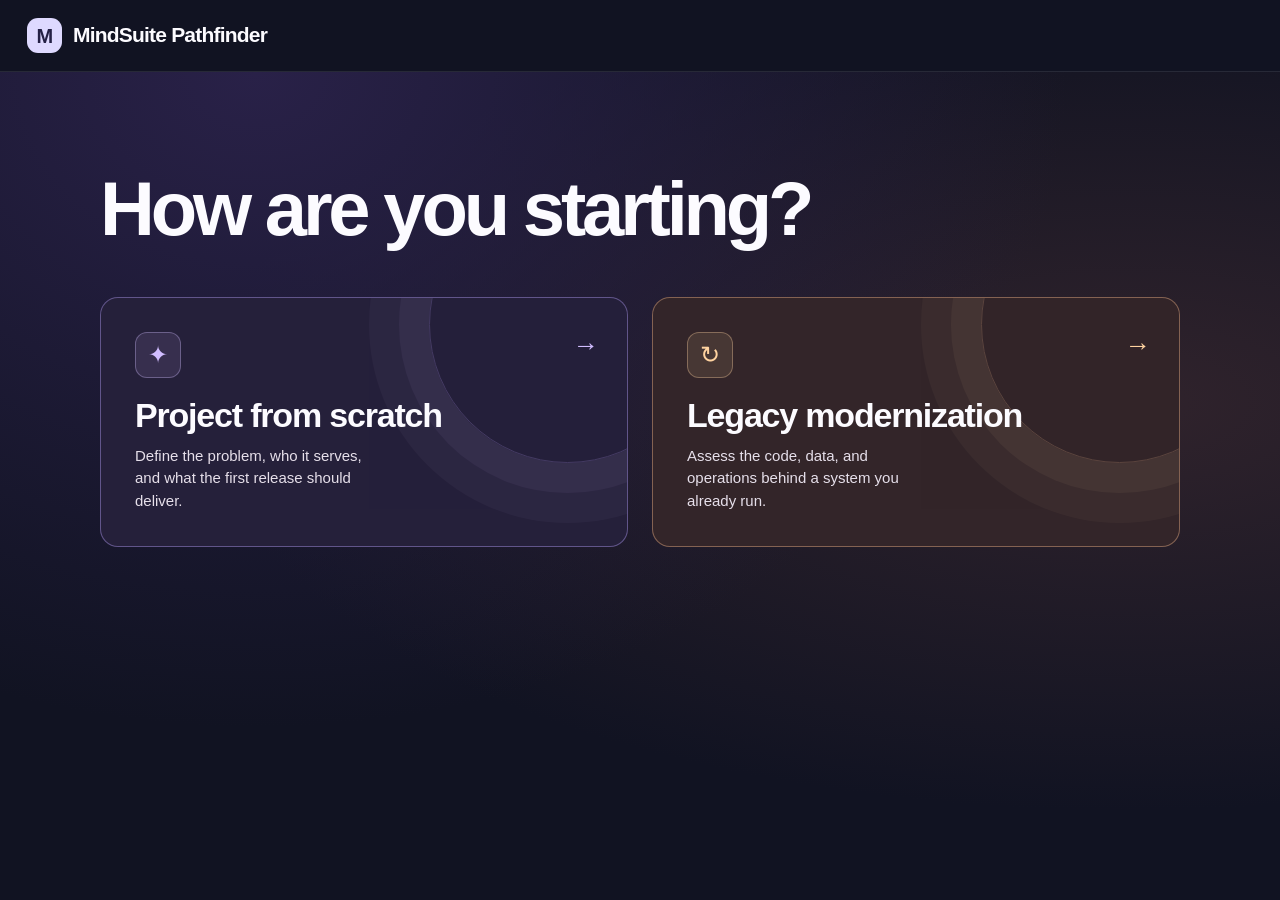
==== commit 3389b13c: "MindSuite Pathfinder: platform-first decisions, HLD, diagrams, cost, agents - Renamed to MindSuite P" ====
--- a/index.html
+++ b/index.html
@@ -1,4 +1,4 @@
-<!doctype html><html lang="en"><head><meta charset="utf-8"><meta name="viewport" content="width=device-width,initial-scale=1"><title>MindSuite · Legacy Modernization Advisor</title><style>:root{--bg:#f5f7fb;--surface:#fff;--ink:#172338;--muted:#67758b;--line:#e1e7f0;--accent:#3357d6;--soft:#edf2ff;--green:#16734d;--radius:12px}*{box-sizing:border-box}body{margin:0;background:var(--bg);color:var(--ink);font:14px/1.5 Inter,Segoe UI,Arial,sans-serif}button,input,select{font:inherit}button{cursor:pointer}button:disabled{opacity:.5;cursor:wait}:focus-visible{outline:3px solid #7893ee;outline-offset:3px}h1,h2,h3,p{margin-top:0}h1{font-size:29px;letter-spacing:-.8px;margin-bottom:8px}h2{font-size:19px}h3{font-size:14px;margin-bottom:6px}.app-top{height:66px;display:flex;align-items:center;gap:20px;padding:0 28px;border-bottom:1px solid var(--line);background:#fff;position:sticky;top:0;z-index:10}.brand{display:flex;align-items:center;gap:10px;font-size:17px;font-weight:700}.brand-mark{background:#182a47;color:white;border-radius:8px;width:30px;height:30px;display:grid;place-items:center}.project-name{border-left:1px solid var(--line);padding-left:20px;color:var(--muted);max-width:400px;white-space:nowrap;text-overflow:ellipsis;overflow:hidden}.top-right{margin-left:auto;display:flex;gap:14px;align-items:center}.mock-pill{font-size:11px;font-weight:700;letter-spacing:.7px;color:#825018;background:#fff4df;border:1px solid #f2ddbb;padding:4px 9px;border-radius:5px}.layout{display:grid;grid-template-columns:250px minmax(0,1fr);min-height:calc(100vh - 66px)}aside{background:#fff;border-right:1px solid var(--line);padding:28px 18px;position:sticky;top:66px;height:calc(100vh - 66px);display:flex;flex-direction:column}.rail-label{font-size:10px;color:var(--muted);font-weight:700;letter-spacing:1.4px;margin:0 12px 16px}.phase{display:flex;width:100%;gap:12px;padding:14px 10px;margin-bottom:8px;text-align:left;border:1px solid transparent;border-radius:9px;background:transparent;color:var(--ink)}.phase.active{background:var(--soft);border-color:#dce5ff}.phase-num{font-size:11px;font-weight:700;padding-top:2px;color:var(--muted)}.phase.active .phase-num{color:var(--accent)}.phase b,.phase small{display:block}.phase small{font-size:11px;color:var(--muted);margin-top:3px}.rail-note{margin-top:auto;padding:18px 12px;border-top:1px solid var(--line);font-size:12px;color:var(--muted)}.rail-note b{color:var(--ink)}.rail-note p{margin:7px 0}main{padding:34px 40px 60px;max-width:1550px;width:100%;margin:0 auto}.page-heading{display:flex;justify-content:space-between;gap:24px;align-items:flex-start;margin-bottom:20px}.page-heading p{color:var(--muted);max-width:730px;margin-bottom:0}.eyebrow{font-size:10px;font-weight:700;color:var(--accent);letter-spacing:1.5px;margin-bottom:8px}.page-actions{display:flex;gap:8px;flex-wrap:wrap;justify-content:flex-end;flex-shrink:0}.btn{border:1px solid #d1dae8;border-radius:7px;background:#fff;color:var(--ink);padding:10px 15px;font-size:12px;font-weight:600;white-space:nowrap}.btn:hover{background:#f2f5fc}.btn.primary{background:var(--accent);border-color:var(--accent);color:#fff}.btn.small{font-size:11px;padding:6px 10px}.btn.confirm{color:var(--green);border-color:#cce5d8}.linkbtn{border:0;background:transparent;color:var(--accent);font-size:11px;padding:4px;text-decoration:underline}.demo-banner{background:#fff8e9;border:1px solid #f0e3c5;border-radius:8px;padding:12px 15px;color:#715a2e;font-size:12px;margin-bottom:22px}.project-field{max-width:620px;margin-bottom:20px}.project-field label{display:block;font-size:12px;font-weight:600;margin-bottom:7px}.field{width:100%;border:1px solid #cfd8e6;border-radius:7px;padding:10px 12px;color:var(--ink);background:white;min-width:0}.field.compact{font-size:12px;padding:8px}.drop-zone{border:1.5px dashed #b9c8e5;border-radius:12px;text-align:center;padding:24px;background:linear-gradient(130deg,#fbfcff,#eff4ff)}.drop-zone.dragging{border-color:var(--accent);background:#e8efff}.drop-zone h2{font-size:20px;margin:8px 0}.drop-zone p{color:var(--muted);font-size:12px;margin-bottom:14px}.drop-zone small{display:block;color:var(--muted);font-size:11px;margin-top:10px}.upload-symbol{display:grid;place-items:center;width:34px;height:34px;border-radius:9px;background:#e0e8ff;color:var(--accent);font-size:24px;margin:auto}.section-heading{display:flex;align-items:center;justify-content:space-between;margin:25px 0 13px}.section-heading h2{margin:0;font-size:17px}.section-heading span{font-size:11px;color:var(--muted)}.artifact-grid{display:grid;grid-template-columns:repeat(2,minmax(0,1fr));gap:12px}.artifact-card{background:white;border:1px solid var(--line);border-radius:10px;padding:17px}.artifact-heading{display:flex;align-items:center;gap:10px;margin-bottom:9px}.artifact-heading h3{margin:0}.category-icon{font-size:12px;background:var(--soft);color:var(--accent);display:grid;place-items:center;width:30px;height:30px;border-radius:7px;font-weight:700;flex:none}.file-count{margin-left:auto;font-size:11px;background:#f0f3f8;border-radius:12px;padding:1px 7px;color:var(--muted)}.artifact-card p{font-size:12px;color:var(--muted);margin-bottom:8px}.artifact-card small{font-size:11px;display:block;color:#435a7c}.artifact-bottom{display:flex;align-items:center;justify-content:space-between;margin-top:16px;padding-top:12px;border-top:1px solid #edf0f6;gap:10px}.artifact-bottom span{font-size:10px;color:var(--muted)}.file-section{margin-top:30px}.file-section h2{margin-bottom:6px}.muted{color:var(--muted);font-size:12px}.file-row{display:grid;grid-template-columns:minmax(180px,1fr) 220px 100px 60px;gap:12px;align-items:center;padding:13px 0;border-bottom:1px solid var(--line)}.file-info b{font-size:12px;overflow-wrap:anywhere}.file-info small{display:block;font-size:10px;color:var(--muted);margin-top:3px}.action-bar{display:flex;justify-content:space-between;align-items:center;gap:20px;background:#fff;padding:18px 20px;border:1px solid var(--line);border-radius:10px;margin-top:24px;position:sticky;bottom:14px;box-shadow:0 8px 30px #1b345214}.action-bar b{font-size:13px}.action-bar small{display:block;font-size:11px;color:var(--muted);margin-top:3px}.metrics{display:grid;grid-template-columns:repeat(4,1fr);gap:12px;margin-bottom:25px}.metric{border:1px solid var(--line);border-radius:9px;background:white;padding:17px}.metric b{display:block;font-size:25px;letter-spacing:-.8px}.metric span{color:var(--muted);font-size:11px}.tabs{display:flex;gap:6px;flex-wrap:wrap;margin-bottom:23px;border-bottom:1px solid var(--line);padding-bottom:10px}.tab{border:0;border-radius:6px;background:transparent;color:var(--muted);font-size:12px;padding:8px 12px}.tab.active{background:#e5ecff;color:var(--accent);font-weight:600}.finding-section{margin-top:28px}.finding-section>h2{font-size:18px;margin-bottom:13px}.finding-grid{display:grid;grid-template-columns:repeat(2,minmax(0,1fr));gap:13px}.finding-card{border:1px solid var(--line);background:#fff;padding:18px;border-radius:10px;display:flex;flex-direction:column;min-width:0}.finding-card.has-conflict{border-color:#e6bda2}.finding-title{display:flex;align-items:flex-start;justify-content:space-between;gap:8px;margin-bottom:12px}.finding-title h3{margin:0}.badge{font-size:10px;display:inline-block;padding:3px 7px;border-radius:5px;white-space:nowrap;align-self:start}.badge.suggested{color:#3457a0;background:#eaf0ff}.badge.inferred{color:#7553a0;background:#f2edfa}.badge.conflict{color:#a14a1b;background:#fff0e4}.badge.missing{color:#6c7684;background:#f0f2f5}.badge.confirmed,.badge.manual{color:#16734d;background:#e5f5ed}.badge.neutral{background:#f0f2f5;color:var(--muted)}.value-chips{display:flex;flex-wrap:wrap;gap:6px;margin-bottom:16px}.value-chips span{font-size:12px;padding:5px 9px;border:1px solid #e2e8f1;border-radius:6px;background:#fafbfe}.missing-text{font-size:12px;color:var(--muted);margin-bottom:20px}.evidence-line{display:flex;justify-content:space-between;align-items:center;gap:10px;margin-top:auto;margin-bottom:10px}.evidence-line small{color:var(--muted);font-size:10px}.finding-actions{display:flex;gap:8px;flex-wrap:wrap;border-top:1px solid #edf0f6;padding-top:12px}.finding-actions>.linkbtn{margin-left:auto}.conflict-note{background:#fff3e8;color:#91542c;font-size:12px;border-radius:7px;padding:12px}.architecture-map{background:#edf2fc;border:1px solid #dbe4f5;padding:20px;border-radius:10px;margin-bottom:14px}.map-caption{display:flex;justify-content:space-between;gap:12px;margin-bottom:15px;font-size:12px}.map-caption span{font-size:10px;color:var(--muted)}.map-nodes{display:flex;gap:12px;align-items:center}.map-node{flex:1;background:white;border:1px solid #cfdbf1;border-radius:8px;padding:15px;min-width:0}.map-node small{display:block;font-size:9px;letter-spacing:1px;color:var(--muted);margin-bottom:6px}.map-node b{font-size:12px;font-weight:500}.map-arrow{color:#607eaf}.empty-state{border:1px dashed #c7d2e5;border-radius:10px;padding:25px;margin-bottom:15px;background:#fafcff}.empty-state p{color:var(--muted);font-size:12px;margin-top:8px}.summary-callout{border:1px solid var(--line);border-radius:9px;background:#fff;padding:20px;margin-bottom:24px}.summary-callout p{font-size:12px;color:var(--muted);margin:6px 0 12px}.summary-section{background:#fff;padding:22px;border:1px solid var(--line);border-radius:10px;margin-bottom:18px}.summary-section h2{font-size:16px}.summary-row{display:grid;grid-template-columns:190px 1fr 40px;gap:15px;padding:14px 0;border-top:1px solid #edf0f6;align-items:start}.summary-row>b{font-size:12px}.summary-row p{font-size:12px;margin-bottom:6px}.drawer{border:0;border-radius:0;margin:0 0 0 auto;height:100vh;max-height:100vh;width:620px;max-width:100vw;padding:0;color:var(--ink);box-shadow:-10px 0 50px #15263b30}.drawer::backdrop{background:#17253d65}.drawer-header{position:sticky;top:0;background:#fff;padding:23px;border-bottom:1px solid var(--line);display:flex;gap:12px;align-items:flex-start;z-index:2}.drawer-header h2{font-size:20px;margin-bottom:5px}.drawer-header p{font-size:12px;color:var(--muted);margin:0}.drawer-content{padding:22px}.drawer-content>.field{margin-bottom:12px}.drawer-footer{display:flex;justify-content:flex-end;gap:10px;position:sticky;bottom:0;padding:16px 22px;background:#fff;border-top:1px solid var(--line)}.edit-selection{margin-bottom:18px}.edit-selection h3{font-size:12px;color:var(--muted)}.selected-line{border:1px solid var(--line);border-radius:7px;padding:10px;margin-bottom:7px}.selected-line>div{display:flex;justify-content:space-between;gap:8px;font-size:12px}.selected-line input{font-size:12px;margin-top:7px}.edit-options{max-height:340px;overflow:auto;border:1px solid var(--line);border-radius:8px;padding:6px}.edit-option{display:block;width:100%;border:1px solid transparent;text-align:left;border-radius:6px;padding:10px;background:#fff;color:var(--ink)}.edit-option:hover{background:#f4f7fc}.edit-option.chosen{background:var(--soft);border-color:#c5d3fa}.edit-option b{font-size:12px;display:block}.edit-option small{color:var(--muted);font-size:11px}.fit-tag{display:inline-block;margin-left:8px;padding:1px 7px;border-radius:999px;background:var(--soft);color:var(--accent);font-size:10.5px;font-weight:600;vertical-align:1px}.value-chips span em{font-style:normal;color:var(--muted);font-weight:500}.version-note{font-size:11.5px;color:var(--muted);margin:6px 0 0}.custom-row{display:flex;gap:8px;margin:15px 0}.evidence-card{border:1px solid var(--line);padding:16px;border-radius:8px;margin-bottom:12px}.evidence-card b{font-size:13px;overflow-wrap:anywhere}.evidence-card p,.evidence-card small{font-size:12px;color:var(--muted)}#notice{position:fixed;left:50%;bottom:24px;transform:translateX(-50%);background:#182a47;color:#fff;border-radius:8px;font-size:12px;z-index:30;max-width:80vw}#notice:not(:empty){padding:12px 20px}@media(max-width:1100px){main{padding:25px}.page-heading{flex-direction:column}.page-actions{justify-content:flex-start}.finding-title{flex-direction:column}.file-row{grid-template-columns:1fr 190px}.file-row .badge{display:none}}@media(max-width:760px){.app-top{padding:0 15px;gap:10px}.project-name{display:none}.layout{grid-template-columns:1fr}aside{height:auto;position:static;padding:10px;border-right:0;border-bottom:1px solid var(--line)}.rail-label,.rail-note{display:none}#phaseNav{display:flex;overflow:auto;gap:5px}.phase{min-width:155px;padding:10px;margin:0}.phase small{display:none}main{padding:22px 16px}h1{font-size:25px}.artifact-grid,.finding-grid{grid-template-columns:1fr}.metrics{grid-template-columns:repeat(2,1fr)}.map-nodes{flex-direction:column;align-items:stretch}.map-arrow{text-align:center;transform:rotate(90deg)}.map-caption,.section-heading{align-items:flex-start;flex-direction:column}.summary-row{grid-template-columns:1fr}.action-bar small{display:none}.action-bar{bottom:6px;padding:12px}.mock-pill{font-size:9px}.file-row{grid-template-columns:1fr}.file-row .linkbtn{text-align:left}.drawer-header{padding:18px}.drawer-content{padding:16px}}
+<!doctype html><html lang="en"><head><meta charset="utf-8"><meta name="viewport" content="width=device-width,initial-scale=1"><title>MindSuite Pathfinder</title><style>:root{--bg:#f5f7fb;--surface:#fff;--ink:#172338;--muted:#67758b;--line:#e1e7f0;--accent:#3357d6;--soft:#edf2ff;--green:#16734d;--radius:12px}*{box-sizing:border-box}body{margin:0;background:var(--bg);color:var(--ink);font:14px/1.5 Inter,Segoe UI,Arial,sans-serif}button,input,select{font:inherit}button{cursor:pointer}button:disabled{opacity:.5;cursor:wait}:focus-visible{outline:3px solid #7893ee;outline-offset:3px}h1,h2,h3,p{margin-top:0}h1{font-size:29px;letter-spacing:-.8px;margin-bottom:8px}h2{font-size:19px}h3{font-size:14px;margin-bottom:6px}.app-top{height:66px;display:flex;align-items:center;gap:20px;padding:0 28px;border-bottom:1px solid var(--line);background:#fff;position:sticky;top:0;z-index:10}.brand{display:flex;align-items:center;gap:10px;font-size:17px;font-weight:700}.brand-mark{background:#182a47;color:white;border-radius:8px;width:30px;height:30px;display:grid;place-items:center}.project-name{border-left:1px solid var(--line);padding-left:20px;color:var(--muted);max-width:400px;white-space:nowrap;text-overflow:ellipsis;overflow:hidden}.top-right{margin-left:auto;display:flex;gap:14px;align-items:center}.mock-pill{font-size:11px;font-weight:700;letter-spacing:.7px;color:#825018;background:#fff4df;border:1px solid #f2ddbb;padding:4px 9px;border-radius:5px}.layout{display:grid;grid-template-columns:250px minmax(0,1fr);min-height:calc(100vh - 66px)}aside{background:#fff;border-right:1px solid var(--line);padding:28px 18px;position:sticky;top:66px;height:calc(100vh - 66px);display:flex;flex-direction:column}.rail-label{font-size:10px;color:var(--muted);font-weight:700;letter-spacing:1.4px;margin:0 12px 16px}.phase{display:flex;width:100%;gap:12px;padding:14px 10px;margin-bottom:8px;text-align:left;border:1px solid transparent;border-radius:9px;background:transparent;color:var(--ink)}.phase.active{background:var(--soft);border-color:#dce5ff}.phase-num{font-size:11px;font-weight:700;padding-top:2px;color:var(--muted)}.phase.active .phase-num{color:var(--accent)}.phase b,.phase small{display:block}.phase small{font-size:11px;color:var(--muted);margin-top:3px}.rail-note{margin-top:auto;padding:18px 12px;border-top:1px solid var(--line);font-size:12px;color:var(--muted)}.rail-note b{color:var(--ink)}.rail-note p{margin:7px 0}main{padding:34px 40px 60px;max-width:1550px;width:100%;margin:0 auto}.page-heading{display:flex;justify-content:space-between;gap:24px;align-items:flex-start;margin-bottom:20px}.page-heading p{color:var(--muted);max-width:730px;margin-bottom:0}.eyebrow{font-size:10px;font-weight:700;color:var(--accent);letter-spacing:1.5px;margin-bottom:8px}.page-actions{display:flex;gap:8px;flex-wrap:wrap;justify-content:flex-end;flex-shrink:0}.btn{border:1px solid #d1dae8;border-radius:7px;background:#fff;color:var(--ink);padding:10px 15px;font-size:12px;font-weight:600;white-space:nowrap}.btn:hover{background:#f2f5fc}.btn.primary{background:var(--accent);border-color:var(--accent);color:#fff}.btn.small{font-size:11px;padding:6px 10px}.btn.confirm{color:var(--green);border-color:#cce5d8}.linkbtn{border:0;background:transparent;color:var(--accent);font-size:11px;padding:4px;text-decoration:underline}.demo-banner{background:#fff8e9;border:1px solid #f0e3c5;border-radius:8px;padding:12px 15px;color:#715a2e;font-size:12px;margin-bottom:22px}.project-field{max-width:620px;margin-bottom:20px}.project-field label{display:block;font-size:12px;font-weight:600;margin-bottom:7px}.field{width:100%;border:1px solid #cfd8e6;border-radius:7px;padding:10px 12px;color:var(--ink);background:white;min-width:0}.field.compact{font-size:12px;padding:8px}.drop-zone{border:1.5px dashed #b9c8e5;border-radius:12px;text-align:center;padding:24px;background:linear-gradient(130deg,#fbfcff,#eff4ff)}.drop-zone.dragging{border-color:var(--accent);background:#e8efff}.drop-zone h2{font-size:20px;margin:8px 0}.drop-zone p{color:var(--muted);font-size:12px;margin-bottom:14px}.drop-zone small{display:block;color:var(--muted);font-size:11px;margin-top:10px}.upload-symbol{display:grid;place-items:center;width:34px;height:34px;border-radius:9px;background:#e0e8ff;color:var(--accent);font-size:24px;margin:auto}.section-heading{display:flex;align-items:center;justify-content:space-between;margin:25px 0 13px}.section-heading h2{margin:0;font-size:17px}.section-heading span{font-size:11px;color:var(--muted)}.artifact-grid{display:grid;grid-template-columns:repeat(2,minmax(0,1fr));gap:12px}.artifact-card{background:white;border:1px solid var(--line);border-radius:10px;padding:17px}.artifact-heading{display:flex;align-items:center;gap:10px;margin-bottom:9px}.artifact-heading h3{margin:0}.category-icon{font-size:12px;background:var(--soft);color:var(--accent);display:grid;place-items:center;width:30px;height:30px;border-radius:7px;font-weight:700;flex:none}.file-count{margin-left:auto;font-size:11px;background:#f0f3f8;border-radius:12px;padding:1px 7px;color:var(--muted)}.artifact-card p{font-size:12px;color:var(--muted);margin-bottom:8px}.artifact-card small{font-size:11px;display:block;color:#435a7c}.artifact-bottom{display:flex;align-items:center;justify-content:space-between;margin-top:16px;padding-top:12px;border-top:1px solid #edf0f6;gap:10px}.artifact-bottom span{font-size:10px;color:var(--muted)}.file-section{margin-top:30px}.file-section h2{margin-bottom:6px}.muted{color:var(--muted);font-size:12px}.file-row{display:grid;grid-template-columns:minmax(180px,1fr) 220px 100px 60px;gap:12px;align-items:center;padding:13px 0;border-bottom:1px solid var(--line)}.file-info b{font-size:12px;overflow-wrap:anywhere}.file-info small{display:block;font-size:10px;color:var(--muted);margin-top:3px}.action-bar{display:flex;justify-content:space-between;align-items:center;gap:20px;background:#fff;padding:18px 20px;border:1px solid var(--line);border-radius:10px;margin-top:24px;position:sticky;bottom:14px;box-shadow:0 8px 30px #1b345214}.action-bar b{font-size:13px}.action-bar small{display:block;font-size:11px;color:var(--muted);margin-top:3px}.metrics{display:grid;grid-template-columns:repeat(4,1fr);gap:12px;margin-bottom:25px}.metric{border:1px solid var(--line);border-radius:9px;background:white;padding:17px}.metric b{display:block;font-size:25px;letter-spacing:-.8px}.metric span{color:var(--muted);font-size:11px}.tabs{display:flex;gap:6px;flex-wrap:wrap;margin-bottom:23px;border-bottom:1px solid var(--line);padding-bottom:10px}.tab{border:0;border-radius:6px;background:transparent;color:var(--muted);font-size:12px;padding:8px 12px}.tab.active{background:#e5ecff;color:var(--accent);font-weight:600}.finding-section{margin-top:28px}.finding-section>h2{font-size:18px;margin-bottom:13px}.finding-grid{display:grid;grid-template-columns:repeat(2,minmax(0,1fr));gap:13px}.finding-card{border:1px solid var(--line);background:#fff;padding:18px;border-radius:10px;display:flex;flex-direction:column;min-width:0}.finding-card.has-conflict{border-color:#e6bda2}.finding-title{display:flex;align-items:flex-start;justify-content:space-between;gap:8px;margin-bottom:12px}.finding-title h3{margin:0}.badge{font-size:10px;display:inline-block;padding:3px 7px;border-radius:5px;white-space:nowrap;align-self:start}.badge.suggested{color:#3457a0;background:#eaf0ff}.badge.inferred{color:#7553a0;background:#f2edfa}.badge.conflict{color:#a14a1b;background:#fff0e4}.badge.missing{color:#6c7684;background:#f0f2f5}.badge.confirmed,.badge.manual{color:#16734d;background:#e5f5ed}.badge.neutral{background:#f0f2f5;color:var(--muted)}.value-chips{display:flex;flex-wrap:wrap;gap:6px;margin-bottom:16px}.value-chips span{font-size:12px;padding:5px 9px;border:1px solid #e2e8f1;border-radius:6px;background:#fafbfe}.missing-text{font-size:12px;color:var(--muted);margin-bottom:20px}.evidence-line{display:flex;justify-content:space-between;align-items:center;gap:10px;margin-top:auto;margin-bottom:10px}.evidence-line small{color:var(--muted);font-size:10px}.finding-actions{display:flex;gap:8px;flex-wrap:wrap;border-top:1px solid #edf0f6;padding-top:12px}.finding-actions>.linkbtn{margin-left:auto}.conflict-note{background:#fff3e8;color:#91542c;font-size:12px;border-radius:7px;padding:12px}.architecture-map{background:#edf2fc;border:1px solid #dbe4f5;padding:20px;border-radius:10px;margin-bottom:14px}.map-caption{display:flex;justify-content:space-between;gap:12px;margin-bottom:15px;font-size:12px}.map-caption span{font-size:10px;color:var(--muted)}.map-nodes{display:flex;gap:12px;align-items:center}.map-node{flex:1;background:white;border:1px solid #cfdbf1;border-radius:8px;padding:15px;min-width:0}.map-node small{display:block;font-size:9px;letter-spacing:1px;color:var(--muted);margin-bottom:6px}.map-node b{font-size:12px;font-weight:500}.map-arrow{color:#607eaf}.empty-state{border:1px dashed #c7d2e5;border-radius:10px;padding:25px;margin-bottom:15px;background:#fafcff}.empty-state p{color:var(--muted);font-size:12px;margin-top:8px}.summary-callout{border:1px solid var(--line);border-radius:9px;background:#fff;padding:20px;margin-bottom:24px}.summary-callout p{font-size:12px;color:var(--muted);margin:6px 0 12px}.summary-section{background:#fff;padding:22px;border:1px solid var(--line);border-radius:10px;margin-bottom:18px}.summary-section h2{font-size:16px}.summary-row{display:grid;grid-template-columns:190px 1fr 40px;gap:15px;padding:14px 0;border-top:1px solid #edf0f6;align-items:start}.summary-row>b{font-size:12px}.summary-row p{font-size:12px;margin-bottom:6px}.drawer{border:0;border-radius:0;margin:0 0 0 auto;height:100vh;max-height:100vh;width:620px;max-width:100vw;padding:0;color:var(--ink);box-shadow:-10px 0 50px #15263b30}.drawer::backdrop{background:#17253d65}.drawer-header{position:sticky;top:0;background:#fff;padding:23px;border-bottom:1px solid var(--line);display:flex;gap:12px;align-items:flex-start;z-index:2}.drawer-header h2{font-size:20px;margin-bottom:5px}.drawer-header p{font-size:12px;color:var(--muted);margin:0}.drawer-content{padding:22px}.drawer-content>.field{margin-bottom:12px}.drawer-footer{display:flex;justify-content:flex-end;gap:10px;position:sticky;bottom:0;padding:16px 22px;background:#fff;border-top:1px solid var(--line)}.edit-selection{margin-bottom:18px}.edit-selection h3{font-size:12px;color:var(--muted)}.selected-line{border:1px solid var(--line);border-radius:7px;padding:10px;margin-bottom:7px}.selected-line>div{display:flex;justify-content:space-between;gap:8px;font-size:12px}.selected-line input{font-size:12px;margin-top:7px}.edit-options{max-height:340px;overflow:auto;border:1px solid var(--line);border-radius:8px;padding:6px}.edit-option{display:block;width:100%;border:1px solid transparent;text-align:left;border-radius:6px;padding:10px;background:#fff;color:var(--ink)}.edit-option:hover{background:#f4f7fc}.edit-option.chosen{background:var(--soft);border-color:#c5d3fa}.edit-option b{font-size:12px;display:block}.edit-option small{color:var(--muted);font-size:11px}.fit-tag{display:inline-block;margin-left:8px;padding:1px 7px;border-radius:999px;background:var(--soft);color:var(--accent);font-size:10.5px;font-weight:600;vertical-align:1px}.value-chips span em{font-style:normal;color:var(--muted);font-weight:500}.version-note{font-size:11.5px;color:var(--muted);margin:6px 0 0}.custom-row{display:flex;gap:8px;margin:15px 0}.evidence-card{border:1px solid var(--line);padding:16px;border-radius:8px;margin-bottom:12px}.evidence-card b{font-size:13px;overflow-wrap:anywhere}.evidence-card p,.evidence-card small{font-size:12px;color:var(--muted)}#notice{position:fixed;left:50%;bottom:24px;transform:translateX(-50%);background:#182a47;color:#fff;border-radius:8px;font-size:12px;z-index:30;max-width:80vw}#notice:not(:empty){padding:12px 20px}@media(max-width:1100px){main{padding:25px}.page-heading{flex-direction:column}.page-actions{justify-content:flex-start}.finding-title{flex-direction:column}.file-row{grid-template-columns:1fr 190px}.file-row .badge{display:none}}@media(max-width:760px){.app-top{padding:0 15px;gap:10px}.project-name{display:none}.layout{grid-template-columns:1fr}aside{height:auto;position:static;padding:10px;border-right:0;border-bottom:1px solid var(--line)}.rail-label,.rail-note{display:none}#phaseNav{display:flex;overflow:auto;gap:5px}.phase{min-width:155px;padding:10px;margin:0}.phase small{display:none}main{padding:22px 16px}h1{font-size:25px}.artifact-grid,.finding-grid{grid-template-columns:1fr}.metrics{grid-template-columns:repeat(2,1fr)}.map-nodes{flex-direction:column;align-items:stretch}.map-arrow{text-align:center;transform:rotate(90deg)}.map-caption,.section-heading{align-items:flex-start;flex-direction:column}.summary-row{grid-template-columns:1fr}.action-bar small{display:none}.action-bar{bottom:6px;padding:12px}.mock-pill{font-size:9px}.file-row{grid-template-columns:1fr}.file-row .linkbtn{text-align:left}.drawer-header{padding:18px}.drawer-content{padding:16px}}
 /* Keep the sidebar navigation scrollable inside narrow preview panes. */
 .layout>aside,.layout>main{min-width:0}#phaseNav{min-width:0;max-width:100%}@media(max-width:760px){.layout{grid-template-columns:minmax(0,1fr)}}
 
@@ -8,7 +8,7 @@
 <link rel="stylesheet" href="assets/workspace.css?v=project-flows-1">
 </head><body>
 <a class="skip-link" href="#main">Skip to workspace</a>
-<header class="app-top"><div class="brand"><span class="brand-mark">M</span><span class="brand-word">MindSuite<small>Modernization workspace</small></span></div><span class="project-name" id="projectName"></span><div class="top-right"><button type="button" class="btn small" id="projectList">Projects</button><button type="button" class="btn small" id="newProject">New project</button></div></header>
+<header class="app-top"><div class="brand"><span class="brand-mark">M</span><span class="brand-word">MindSuite Pathfinder<small>Modernization workspace</small></span></div><span class="project-name" id="projectName"></span><div class="top-right"><button type="button" class="btn small" id="projectList">Projects</button><button type="button" class="btn small" id="newProject">New project</button></div></header>
 <div class="layout"><aside><div class="rail-label">MODERNIZATION</div><nav id="phaseNav" aria-label="Assessment phases"></nav><div class="rail-note" id="sideStats"></div></aside><main id="main" tabindex="-1"></main></div>
 <dialog id="drawer" class="drawer" aria-label="Review finding"></dialog><div id="notice" role="status" aria-live="polite"></div>
 <dialog id="projectPicker" aria-labelledby="projectPickerTitle"></dialog>
@@ -21,16 +21,23 @@
 <script src="assets/compliance.js?v=compliance-2"></script>
 <script src="assets/load-calculator.js?v=load-2"></script>
 <script src="assets/data-calculator.js?v=data-3"></script>
-<script src="assets/hosting-models.js?v=hosting-2"></script>
+<script src="assets/hosting-models.js?v=flow-1"></script>
 <script src="assets/formfiller.js?v=prediction-chain-1"></script>
 <script src="assets/project-mode.js?v=prediction-chain-hosting-1"></script>
 <script src="assets/capability-agent.js?v=cap-1"></script>
-<script src="assets/project-workflows.js?v=cap-1"></script>
+<script src="assets/project-workflows.js?v=agents-1"></script>
 <script src="assets/rule-catalog.js?v=product-tech-1"></script>
 <script src="assets/rules-page.js?v=product-tech-1"></script>
-<script src="assets/decision-advisor.js?v=project-flows-1"></script>
+<script src="assets/tech-plan.js?v=srv-2"></script>
+<script src="assets/platform-decision.js?v=flow-3"></script>
+<script src="assets/system-blueprint.js?v=flow-1"></script>
+<script src="assets/tier-cost.js?v=ai-2"></script>
+<script src="assets/assumptions.js?v=flow-1"></script>
+<script src="assets/hld.js?v=aidiag-1"></script>
+<script src="assets/agents-page.js?v=agents-6"></script>
+<script src="assets/decision-advisor.js?v=flow-1"></script>
 <script src="assets/target-options.js?v=product-tech-compliance-1"></script>
-<script src="assets/workspace.js?v=project-flows-1"></script>
+<script src="assets/workspace.js?v=agents-1"></script>
 <script src="teams/shared/agent-backend.js?v=agent-problems-1"></script>
 <script src="teams/shared/team-panel.js?v=inventory-reports-1"></script>
 <script src="teams/code/panel.js?v=inventory-reports-1"></script>
@@ -2643,7 +2650,7 @@
   upload:isNewProduct()?productStartPage:uploadPage,
   'release-scope':releaseScopePage,evidence:evidencePage,analysis:analysisPage,verify:verifyPage,
   validate:validatePage,inventory:inventoryPage,rules:rulesTabsPage,decide:decidePage,
-  roadmap:roadmapPage,signoff:signoffPage,review:reviewPage,gaps:gapsPage,summary:summaryPage
+  roadmap:roadmapPage,signoff:signoffPage,assumptions:typeof assumptionsPage==='function'?assumptionsPage:summaryPage,hld:typeof hldPage==='function'?hldPage:summaryPage,agents:typeof agentsPage==='function'?agentsPage:summaryPage,review:reviewPage,gaps:gapsPage,summary:summaryPage
  };
  document.getElementById('main').replaceChildren((screens[screen]||summaryPage)());
  const side=document.getElementById('sideStats');
@@ -3315,8 +3322,11 @@
   h('div',{class:'metrics'},[[product?'Capabilities':'Contexts',C.length],['Decided',done],['Open',C.length-done],['People',(M.people||[]).length]].map(([l,v])=>h('div',{class:'metric'},[h('b',{text:String(v)}),h('span',{text:l})]))),
   !(M.people||[]).length?h('div',{class:'summary-callout'},[h('b',{text:'Add the people who decide'}),h('p',{text:'Every decision needs a named owner.'}),button('Add people',()=>go('rules'))]):null,
   fieldKey(),
+  typeof platformPanel==='function'?platformPanel():null,
+  typeof platformStep2Head==='function'?platformStep2Head():null,
+  ...C.map(c=>typeof advisedCard==='function'?advisedCard(c):decisionCard(c)),
   typeof portfolioPanel==='function'?portfolioPanel(C):null,
-  ...C.map(c=>typeof advisedCard==='function'?advisedCard(c):decisionCard(c))
+  typeof systemBlueprintPanel==='function'?systemBlueprintPanel(C):null
  ]);
 }
 function stanceGrid(dim){const R=M.decide.rules;return h('div',{class:'stance-group'},[h('b',{text:TARGETS[dim].title}),h('div',{class:'stance-grid'},TARGETS[dim].opts.map(([id,label])=>{const s=h('select',{class:'field compact stance '+(R.stance[dim][id]||'allowed'),'aria-label':label,onchange:e=>{R.stance[dim][id]=e.target.value;persist();render();}},[['preferred','Preferred'],['allowed','Allowed'],['excluded','Excluded']].map(([v,t])=>h('option',{value:v,text:t})));s.value=R.stance[dim][id]||'allowed';return h('label',{class:'stance-item'},[h('span',{text:label}),s]);}))]);}
@@ -3401,6 +3411,8 @@
   [!broken.length,broken.length?'Resolve decision rule conflicts for '+broken.map(c=>c.name).join(', '):'All decisions follow the organization rules',true],
   [!gateRisks.length,gateRisks.length?'Open assumptions accepted as risks: '+gateRisks.join(', '):'No accepted open assumptions recorded',false],
   [!open.length,open.length?'Decisions still open for '+open.map(c=>c.name).join(', '):'All '+(product?'first-release':'context')+' decisions recorded',true],
+  ...(typeof platformEffective==='function'?[[platformEffective().decided,platformEffective().decided?'The platform decision is recorded':'Record the platform decision (Design options, step 1)',true]]:[]),
+  ...(typeof assumptionsOpen==='function'?(()=>{const a=assumptionsOpen();return [[!a.length,a.length?a.length+' assumption'+(a.length>1?'s':'')+' not confirmed or accepted yet (Assumptions page)':'Every assumption is confirmed or accepted as a risk',true]];})():[]),
   [!!bo,bo?'A business owner is named':'Name a business owner in Rules & people',false],
   [!warnings.length,warnings.length?warnings.join('; '):(product?'Release dates fit the target and team capacity':'Waves fit the deadline and team capacity'),false]
  ];
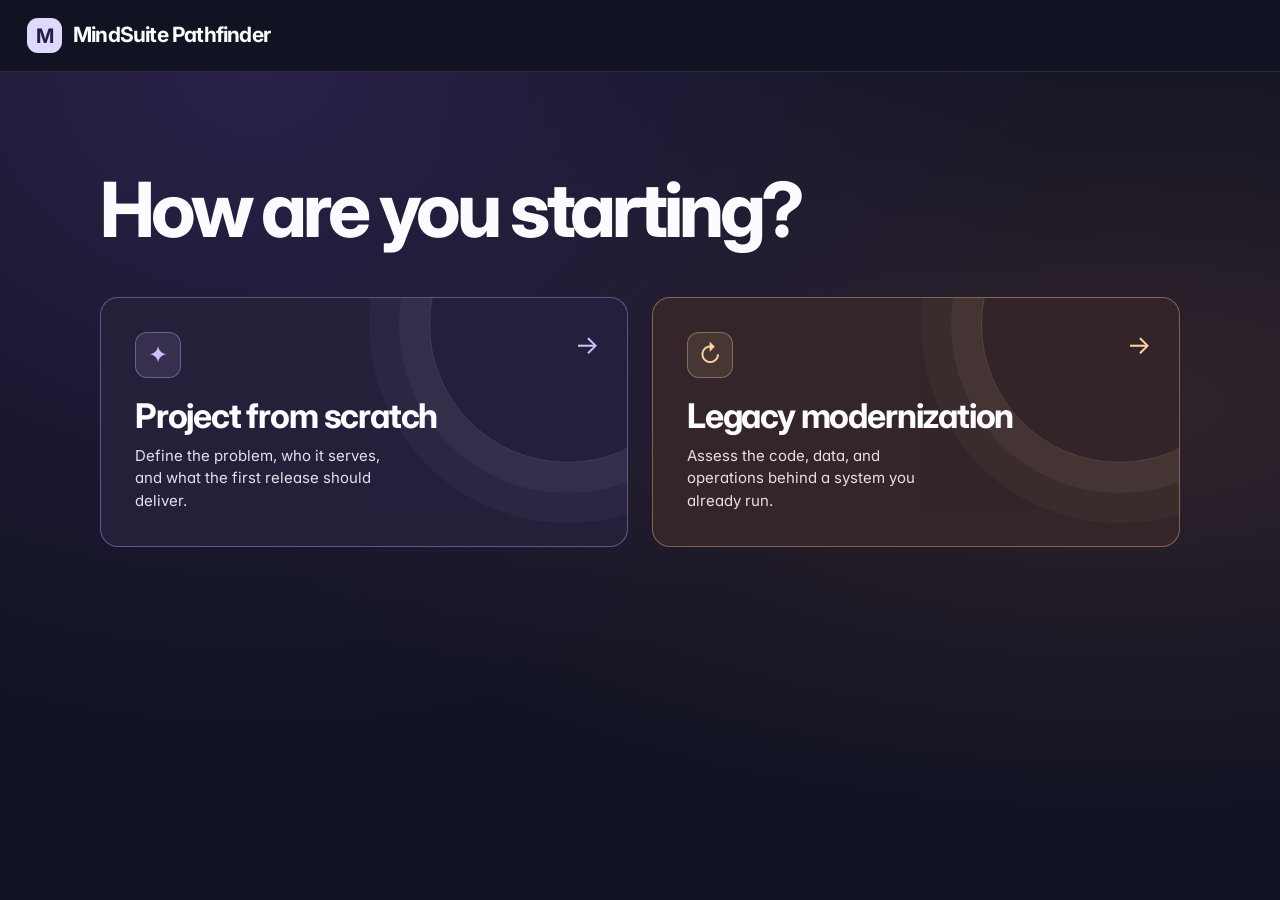
==== commit 4b342913: "Readable typography, cloud services, monitoring, DR, patterns, detailed components - Typography laye" ====
--- a/index.html
+++ b/index.html
@@ -6,7 +6,7 @@
 .method-tag{display:inline-block;font-size:10.5px;padding:2px 8px;border-radius:999px;border:1px solid var(--line);color:var(--muted);background:#fff}.method-tag.extracted{color:#16734d;border-color:#cde9da}.method-tag.inferred{color:#7553a0;border-color:#e2d8f0}.method-tag.reported{color:#8a5a12;border-color:#f0dfc0}.method-tag.warn{color:#a14a1b;border-color:#f3c9ad;background:#fff6ef}.inv-tags{display:flex;gap:6px;flex-wrap:wrap;margin:-4px 0 10px}.inv-meta{display:grid;grid-template-columns:max-content minmax(0,1fr);gap:4px 12px;margin:0 0 12px;font-size:12px}.inv-meta dt{color:var(--muted)}.inv-meta dd{margin:0;overflow-wrap:anywhere}.ctx-decisions{border:1px solid #e1e8fb;background:#f7f9ff;border-radius:8px;padding:12px;margin-bottom:12px}.ctx-decisions>b{display:block;font-size:12px;margin-bottom:8px}.ctx-decisions .muted{display:block;margin:8px 0 0;font-size:11px}.ctx-decision-grid{display:grid;grid-template-columns:repeat(3,minmax(0,1fr));gap:8px}.ctx-decision-grid .context-control{margin:0}.ctx-decision-grid .context-control span{font-size:11px}.inv-evidence{flex-direction:column;align-items:flex-start;gap:2px}.inv-files{color:var(--muted);font-size:11px}.ctx-map{background:#fff;border:1px solid var(--line);border-radius:10px;padding:18px;margin-bottom:22px}.ctx-map-head{display:flex;justify-content:space-between;align-items:baseline;gap:12px;flex-wrap:wrap;margin-bottom:12px}.ctx-map-head h2{margin:0;font-size:16px}.ctx-map-head .muted{margin:0}.ctx-boxes{display:grid;grid-template-columns:repeat(auto-fill,minmax(190px,1fr));gap:10px;margin-bottom:14px}.ctx-box{border:1px solid #d8e0ee;border-radius:8px;padding:12px;background:#fafcff}.ctx-box b{display:block;margin-bottom:2px}.ctx-box small{color:var(--muted);font-size:11px}.ctx-tags{display:flex;gap:5px;flex-wrap:wrap;margin-top:8px}.tag{font-size:10.5px;padding:2px 7px;border-radius:5px;background:#e5f5ed;color:#16734d}.tag.pending{background:#f0f2f5;color:var(--muted)}.ctx-links{list-style:none;margin:0;padding:0;display:grid;gap:6px;font-size:12.5px}.ctx-links li{display:flex;gap:10px;align-items:baseline}.ctx-links li.warn{color:#a14a1b}.link-kind{flex:none;font-size:10px;text-transform:uppercase;letter-spacing:.04em;color:var(--muted);width:84px}.ctx-checks{border:1px solid var(--line);border-radius:8px;padding:8px 12px 10px;margin:0 0 12px;display:flex;flex-wrap:wrap;gap:6px 16px;font-size:12.5px}.ctx-checks legend{font-size:12px;padding:0 4px}.inv-head{display:flex;justify-content:space-between;align-items:flex-start;gap:16px;margin:4px 0 14px}.inv-head h2{margin:0;font-size:17px}.inv-head .muted{margin:4px 0 0}.inv-origin{margin:0 0 12px}.inv-sum-line{margin:0 0 5px}.inv-sum-line em{font-style:normal;color:var(--muted)}@media(max-width:760px){.ctx-decision-grid{grid-template-columns:1fr}.inv-meta{grid-template-columns:1fr}.inv-head{flex-direction:column}}.scan-panel{background:#fff;border:1px solid var(--line);border-radius:10px;padding:20px;margin:22px 0}.scan-head{display:flex;justify-content:space-between;gap:16px;align-items:flex-start;flex-wrap:wrap}.scan-head h2{margin:0 0 4px;font-size:17px}.scan-head .muted{margin:0;max-width:760px}.scan-actions{display:flex;gap:8px;flex-wrap:wrap;align-items:center;margin:12px 0}.scan-privacy{font-size:11.5px;color:#16734d;background:#eef8f2;border-radius:6px;padding:8px 10px;margin:4px 0 14px}.scan-metrics{margin:6px 0 18px}.scan-cols{display:grid;grid-template-columns:minmax(0,1fr) minmax(0,1fr);gap:22px;margin-bottom:12px}.scan-panel h3{font-size:13px;margin:6px 0 8px}.scan-table{width:100%;border-collapse:collapse;font-size:12px}.scan-table th{text-align:left;color:var(--muted);font-weight:600;border-bottom:1px solid var(--line);padding:5px 6px}.scan-table td{border-bottom:1px solid #f0f2f6;padding:5px 6px;overflow-wrap:anywhere}.scan-list{list-style:none;margin:0 0 8px;padding:0;display:grid;gap:6px}.scan-list li{display:flex;flex-direction:column;font-size:12.5px;padding:6px 8px;border:1px solid #edf0f6;border-radius:6px;min-width:0}.scan-list b{overflow-wrap:anywhere}.scan-list small{color:var(--muted);font-size:11px;overflow-wrap:anywhere}.scan-list li.risk-high{border-color:#f3c9ad;background:#fff8f3}.scan-list li.risk-medium{border-color:#f0e2c0;background:#fffcf4}.scan-details{margin:10px 0;border:1px solid var(--line);border-radius:8px;padding:8px 12px}.scan-details summary{cursor:pointer;font-size:12.5px;font-weight:600}.scan-details[open] summary{margin-bottom:8px}.scan-details .scan-table{display:block;max-height:360px;overflow:auto}.scan-next{display:flex;gap:8px;justify-content:flex-end;flex-wrap:wrap;margin-top:12px}.badge.extracted{color:#0f6670;background:#e3f4f5}.badge.inferred-code{color:#7553a0;background:#f2edfa}@media(max-width:760px){.scan-cols{grid-template-columns:1fr}.scan-next{justify-content:flex-start}}.phase-group{font-size:10px;font-weight:700;letter-spacing:.08em;text-transform:uppercase;color:var(--muted);margin:16px 10px 6px}.phase-group:first-child{margin-top:0}aside .phase{padding:9px 10px;margin-bottom:3px}#phaseNav{flex:1;min-height:0;overflow-y:auto}.working-as{display:block;margin-top:10px}.working-as span{display:block;font-size:11px;color:var(--muted);margin-bottom:4px}.working-as .field{margin:0}.decision-card{background:#fff;border:1px solid var(--line);border-radius:10px;padding:20px;margin-bottom:18px}.decision-card.decided{border-color:#bfe3cf}.decision-card .finding-title small{display:block;margin-top:2px}.dim-row{border-top:1px solid #edf0f6;padding:12px 0}.dim-row .field{margin:0}.dim-head{display:flex;justify-content:space-between;gap:10px;flex-wrap:wrap;margin-bottom:6px}.dim-head small{color:var(--muted);font-size:11px}.approach-row .btn{margin-top:8px}.reason-chips{display:flex;flex-wrap:wrap;gap:5px;margin-top:6px}.reason{font-size:11px;padding:2px 7px;border-radius:5px;background:#f0f2f5;color:var(--muted)}.reason.pos{background:#e8f6ef;color:#16734d}.reason.neg{background:#fff0e4;color:#a14a1b}.compare{margin-top:8px;font-size:12px}.compare summary{cursor:pointer;color:var(--accent);font-size:11.5px}.compare table{margin-top:6px}.compare tr.excluded td{opacity:.55}.multi-opts{display:grid;grid-template-columns:repeat(auto-fill,minmax(260px,1fr));gap:8px}.multi-opt{border:1px solid #e2e8f1;border-radius:8px;padding:8px 10px;display:grid;grid-template-columns:auto 1fr;gap:4px 8px;align-items:start;font-size:12.5px}.multi-opt .reason-chips{grid-column:1/-1;margin:0}.multi-opt.excluded{opacity:.55}.multi-opt em{font-style:normal;margin-left:6px}.svc-box{background:#f7f9ff;border:1px solid #e1e8fb;border-radius:8px;padding:12px;margin:10px 0}.svc-box>b{display:block;font-size:12.5px;margin-bottom:8px}.svc-box .inv-meta{margin-bottom:6px}.apply-row{margin:8px 0}.decide-footer{display:grid;grid-template-columns:minmax(0,2fr) minmax(0,1fr) auto;gap:10px;align-items:end;border-top:1px solid #edf0f6;padding-top:12px}.decide-footer .context-control,.decide-footer .field{margin:0}.decided-by{margin:8px 0 0}.stance-group{margin:12px 0}.stance-group>b{display:block;font-size:12.5px;margin-bottom:6px}.stance-grid{display:grid;grid-template-columns:repeat(auto-fill,minmax(220px,1fr));gap:8px}.stance-item{display:flex;justify-content:space-between;align-items:center;gap:8px;font-size:12px;border:1px solid #edf0f6;border-radius:7px;padding:6px 8px}.stance-item select{width:auto;margin:0;padding:5px 8px}.stance.preferred{color:#16734d;font-weight:600}.stance.excluded{color:#a14a1b;font-weight:600}.rules-grid,.weights-grid{display:grid;grid-template-columns:repeat(auto-fill,minmax(240px,1fr));gap:12px;align-items:start}.rules-grid .ctx-checks{grid-column:1/-1}.weights-grid .field,.rules-grid .field{margin:0}.people-add{display:flex;gap:8px;flex-wrap:wrap;align-items:center;margin-top:12px}.people-add .field{width:auto;flex:1 1 160px;margin:0}.people-table td .linkbtn{margin-left:0;margin-right:8px}.wave-grid{display:grid;grid-template-columns:repeat(3,minmax(0,1fr));gap:14px;margin-bottom:18px}.wave{background:#f9fbfe;border:1px solid var(--line);border-radius:10px;padding:14px;min-width:0}.wave h2{font-size:14px;margin:0 0 4px}.wave>.muted{margin:0}.plan-card{background:#fff;border:1px solid var(--line);border-radius:9px;padding:12px;margin-top:10px}.plan-card h3{font-size:14px;margin:0}.plan-approach{font-weight:600;font-size:12.5px;margin:6px 0 2px}.plan-target{margin:0 0 8px}.plan-controls{display:grid;gap:6px;margin-bottom:8px}.plan-controls .field{margin:0}.plan-deps{margin:8px 0;padding-left:16px;font-size:11.5px;color:#8a5a12}.plan-card .context-control .field{margin:0}.check-list{list-style:none;padding:0;margin:0;display:grid;gap:6px;font-size:13px}.check-list .ok{color:#16734d}.check-list .warn{color:#8a5a12}.check-list .block{color:#a14a1b}.summary-callout.approved{border-color:#bfe3cf;background:#f1faf5}.summary-callout.stale{border-color:#f3c9ad;background:#fff8f3}.next-phase{margin-top:18px}@media(max-width:1100px){.wave-grid{grid-template-columns:1fr}}@media(max-width:760px){.phase-group,.working-as{display:none}.decide-footer{grid-template-columns:1fr}}.tie-note{color:#8a5a12!important}.ctx-values{margin:12px 0 4px}.ctx-values .context-control{margin:0}.wave-dates{display:grid;grid-template-columns:1fr 1fr;gap:8px;margin:10px 0 4px}.wave-dates .context-control,.wave-dates .field{margin:0}.wave-dates .context-control span{font-size:11px}@media print{aside,.app-top,.page-actions,.demo-banner,.action-bar,.people-add,#notice,button{display:none!important}.layout{display:block}main{padding:0;max-width:none}.summary-section{break-inside:avoid;border-color:#ccc}}.est-box{background:#fffcf3;border-color:#efe3c2}.freeze-note{font-size:11.5px;color:#8a5a12;background:#fff8e8;border-radius:6px;padding:5px 8px;margin:6px 0}.freeze-note.clash{color:#a14a1b;background:#fff0e4;font-weight:600}.value-strip{display:grid;grid-template-columns:repeat(3,minmax(0,1fr));gap:10px;margin:0 0 18px}.value-step{display:flex;gap:12px;text-align:left;border:1px solid var(--line);background:#fff;border-radius:10px;padding:14px;color:var(--ink)}.value-step:hover{border-color:#c9d6f5;background:#fafcff}.value-num{flex:none;width:26px;height:26px;border-radius:50%;background:var(--soft);color:var(--accent);font-weight:700;display:grid;place-items:center;font-size:12px}.value-step b{display:block;font-size:13px}.value-step small{display:block;color:var(--muted);font-size:11.5px;margin-top:3px;line-height:1.4}@media(max-width:760px){.value-strip{grid-template-columns:1fr}}.inputs-panel{background:#fff;border:1px solid var(--line);border-radius:10px;padding:20px;margin:0 0 20px}.inputs-head{display:flex;justify-content:space-between;gap:20px;align-items:flex-start;flex-wrap:wrap;margin-bottom:12px}.inputs-head h2{margin:0 0 4px;font-size:17px}.inputs-head .muted{margin:0;max-width:640px}.inputs-progress{min-width:200px}.inputs-progress b{display:block;font-size:14px}.inputs-progress small{color:var(--muted);font-size:11.5px}.inputs-progress .bar{height:6px;background:#edf0f6;border-radius:6px;margin-top:6px;overflow:hidden}.inputs-progress .bar span{display:block;height:100%;background:var(--accent)}.inputs-table{width:100%;border-collapse:collapse;font-size:12.5px}.inputs-table th{text-align:left;color:var(--muted);font-weight:600;font-size:11px;border-bottom:1px solid var(--line);padding:6px 8px}.inputs-table td{border-bottom:1px solid #f0f2f6;padding:9px 8px;vertical-align:top}.inputs-table td b{display:block}.input-group{display:block;font-size:10px;text-transform:uppercase;letter-spacing:.06em;color:var(--muted)}.muted-cell{color:var(--muted);font-size:12px}.inputs-table tr.done td{background:#fbfefc}.need{display:inline-block;font-size:10px;font-weight:600;padding:1px 6px;border-radius:4px;margin-top:3px}.need.required{background:#fff0e4;color:#a14a1b}.need.recommended{background:#f0f2f5;color:var(--muted)}.input-status{font-size:11.5px;white-space:nowrap}.input-status.done{color:#16734d}.input-status.open{color:#a14a1b}.input-guide{display:grid;grid-template-columns:max-content minmax(0,1fr);gap:3px 10px;font-size:11.5px;margin:-6px 0 14px}.input-guide dt{color:var(--muted)}.input-guide dd{margin:0}@media(max-width:760px){.inputs-table thead{display:none}.inputs-table tr{display:grid;grid-template-columns:1fr auto;gap:4px 10px;border-bottom:1px solid var(--line);padding:10px 0}.inputs-table td{border:0;padding:0}.inputs-table td:nth-child(2),.inputs-table td:nth-child(3){grid-column:1/-1}.inputs-table td:nth-child(4){grid-column:1}.inputs-table td:nth-child(5){grid-column:2;grid-row:1}.input-status{white-space:normal}}[id^=view-],#scan-panel,#inputs-panel,.scope-panel{scroll-margin-top:84px}.cap-box{background:#f6f8fd;border-color:#dde5f6}.cap-box p{margin:0 0 6px;font-size:12.5px}.cap-box.conflict{border-color:#f3c9ad;background:#fff8f3}.field.f-req{border-color:#e7a274;background:#fff7f1;box-shadow:inset 3px 0 0 #e58a4e}.field.f-ok{border-color:#9fd3b5;background:#f5fbf7;box-shadow:inset 3px 0 0 #3aa76d}.field.f-opt{border-color:#d6dde8;background:#fff}.field.f-req:focus,.field.f-ok:focus{outline:3px solid #7893ee;outline-offset:1px}.field-key{display:flex;flex-wrap:wrap;gap:6px 14px;font-size:11px;color:var(--muted);margin:8px 0}.field-key span{display:inline-flex;align-items:center;gap:6px}.field-key span::before{content:'';width:14px;height:12px;border-radius:3px;border:1px solid}.field-key .k-req::before{background:#fff7f1;border-color:#e7a274;box-shadow:inset 3px 0 0 #e58a4e}.field-key .k-ok::before{background:#f5fbf7;border-color:#9fd3b5;box-shadow:inset 3px 0 0 #3aa76d}.field-key .k-opt::before{background:#fff;border-color:#d6dde8}.ev-jump{display:flex;gap:4px;flex-wrap:wrap;position:sticky;top:66px;z-index:5;background:var(--bg);padding:8px 0;margin:0 0 14px;border-bottom:1px solid var(--line)}#ev-views{margin:22px 0}.ev-register{margin:22px 0}.ev-table tr.open td{background:#fffaf6}.answers-list{display:grid;gap:10px;margin-bottom:12px}.answer-row{border:1px solid #edf0f6;border-radius:8px;padding:12px}.answer-row>b{display:block;margin-bottom:8px}.answer-row .context-control{margin:0}.answer-row .field{margin:0}#ev-capacity,#ev-answers,#ev-people{scroll-margin-top:120px}.scope-panel,#scan-panel,#ev-views,.ev-register{scroll-margin-top:120px}@media(max-width:760px){.ev-jump{top:0}}@media(max-width:760px){.ev-table,.people-table,.scan-table{display:block;max-width:100%;overflow-x:auto}.ev-jump{overflow-x:auto;flex-wrap:nowrap}}.rec-steps{list-style:none;display:grid;grid-template-columns:repeat(4,minmax(0,1fr));gap:8px;padding:0;margin:0 0 18px}.rec-steps li{display:flex;gap:10px;align-items:center;background:#fff;border:1px solid var(--line);border-radius:10px;padding:10px 12px}.rec-steps li.ok{border-color:#bfe3cf;background:#f6fcf8}.rec-steps li.ok .value-num{background:#e5f5ed;color:#16734d}.rec-steps b{display:block;font-size:13px}.rec-steps small{color:var(--muted);font-size:11px}.value-num{flex:none;width:26px;height:26px;border-radius:50%;background:var(--soft);color:var(--accent);font-weight:700;display:grid;place-items:center;font-size:12px}.rec-step{background:#fff;border:1px solid var(--line);border-radius:12px;padding:20px;margin:0 0 18px;scroll-margin-top:84px}.rec-step-head{display:flex;gap:12px;align-items:flex-start;margin-bottom:14px}.rec-step-head h2{margin:0 0 3px;font-size:17px}.rec-step-head .muted{margin:0}.rec-head-actions{margin-left:auto;display:flex;gap:6px;flex-wrap:wrap;justify-content:flex-end}.more-detail{margin:6px 0 4px}.more-detail summary{cursor:pointer;color:var(--accent);font-size:12.5px;margin-bottom:10px}.source-grid{display:grid;grid-template-columns:repeat(auto-fill,minmax(300px,1fr));gap:12px}.source-card{border:1px solid var(--line);border-radius:10px;padding:14px;display:flex;flex-direction:column;gap:8px}.source-card.done{border-color:#bfe3cf;background:#fbfefc}.source-card.open{border-left:3px solid #e7a274}.source-head{display:flex;align-items:center;gap:8px;flex-wrap:wrap}.source-head h3{margin:0;font-size:14px;flex:1}.source-detects{font-size:12.5px;margin:0;line-height:1.45}.source-actions{display:flex;gap:6px;flex-wrap:wrap;align-items:center;margin-top:auto}.scan-wrap{margin-top:14px;border:1px solid var(--line);border-radius:8px;padding:8px 12px}.scan-wrap>summary{cursor:pointer;font-weight:600;font-size:12.5px}.scan-wrap .scan-panel{border:0;padding:8px 0 0;margin:0}.scan-config{margin-top:8px}.found-table td{vertical-align:top}.found-table tr.done td:first-child b{color:#16734d}.validate-grid{display:grid;grid-template-columns:minmax(0,1.4fr) minmax(0,1fr);gap:12px;margin-bottom:12px}.validate-card{border:1px solid #edf0f6;border-radius:8px;padding:12px}.validate-card>b{display:block;margin-bottom:4px}.validate-card .muted{margin:4px 0 8px}.validate-card.journeys{margin-top:12px}.validate-sub{font-size:13px;margin:14px 0 8px}.answer-grid{display:grid;grid-template-columns:repeat(4,minmax(0,1fr));gap:8px}.answer-grid .context-control,.answer-grid .field{margin:0}.plain-list{padding-left:18px;font-size:13px;line-height:1.6}.manual-evidence{border:1px dashed #c7d2e5;border-radius:10px;padding:10px 14px;margin:0 0 18px;background:#fafcff}.manual-evidence>summary{cursor:pointer;font-weight:600;font-size:13px}@media(max-width:1100px){.rec-steps{grid-template-columns:repeat(2,minmax(0,1fr))}.answer-grid{grid-template-columns:repeat(2,minmax(0,1fr))}.validate-grid{grid-template-columns:1fr}}@media(max-width:760px){.rec-steps,.answer-grid{grid-template-columns:1fr}.rec-step{padding:16px}.rec-step-head{flex-wrap:wrap}.rec-head-actions{margin-left:0}.source-grid{grid-template-columns:1fr}}.type-picker{margin:4px 0 10px;padding:12px;border:1px solid #9fd3b5;border-radius:8px;background:#f5fbf7}.type-picker.empty{border-color:#e7a274;background:#fff7f1}.type-label{display:block;font-size:12px;font-weight:600;margin-bottom:8px}.type-chips{display:flex;flex-wrap:wrap;gap:6px}.type-chip{display:inline-flex;align-items:center;gap:6px;border:1px solid #d6dde8;border-radius:999px;padding:5px 11px;font-size:12px;background:#fff;cursor:pointer}.type-chip.on{border-color:var(--accent);background:var(--soft);color:var(--accent);font-weight:600}.type-chip input{margin:0}.type-suggest{font-size:12.5px;margin:10px 0 0;display:flex;align-items:center;gap:6px;flex-wrap:wrap}.type-picker small{display:block;margin-top:8px}.source-status{font-size:11.5px;font-weight:600}.source-status.done,.source-status.answered{color:#16734d}.source-status.partial{color:#3457a0}.source-status.na{color:var(--muted)}.source-status.open{color:#a14a1b}.source-card.partial{border-color:#c9d6f5;background:#fafcff}.source-card.answered{border-color:#bfe3cf;border-style:dashed}.source-card.na{opacity:.7;border-left:3px solid #d6dde8}.source-card.open.need-o{border-left-color:#d6dde8}.source-note{font-size:12px;margin:0;background:#fffaf0;border-radius:6px;padding:6px 8px;color:#5c4a1e}.source-card .input-guide{margin:0}.type-questions{margin-bottom:6px}.db-summary{font-size:12px;margin:0;background:#f5fbf7;border-radius:6px;padding:6px 8px}.guide p{font-size:13px}.guide-fromcode{background:#f5fbf7;border:1px solid #bfe3cf;border-radius:8px;padding:8px 10px}.guide-method{border-top:1px solid #edf0f6;padding:10px 0}.guide-method h3{margin:0 0 6px;font-size:14px}.guide-cmd{background:#0f1a2e;color:#e6edf7;border-radius:6px;padding:10px 12px;font-size:12px;white-space:pre-wrap;overflow-wrap:anywhere;margin:0 0 8px}.guide-links{font-size:12px;margin:4px 0 0}.guide-links a{color:var(--accent)}.guide-links span{color:var(--muted)}.brief-block{border:1px solid #e7a274;background:#fffaf5;border-radius:8px;padding:12px;margin:4px 0 10px}.brief-block.done{border-color:#9fd3b5;background:#f5fbf7}.brief-title{display:block;font-size:12.5px;margin-bottom:8px}.brief-block .context-control.wide{grid-column:1/-1}.brief-block textarea{width:100%}.card-facts{border-top:1px dashed #e2e8f1;padding-top:6px}.card-facts summary{cursor:pointer;font-size:12px;color:var(--accent);margin-bottom:6px}.card-facts .context-control{margin:0 0 8px}.card-facts .field{margin:0}.validate-card.regulation{margin:12px 0}.validate-card.regulation.open{border-color:#e7a274;background:#fffaf5}.validate-card.regulation .type-chips{margin:6px 0 10px}.success-list{margin:6px 0 0;padding-left:20px;font-size:13px;line-height:1.6}.dep-graph{width:100%;max-width:680px;height:auto;display:block;margin:6px auto}.dep-edge{stroke:#9fb0cc}.dep-edge.cycle{stroke:#d9534f}.dep-arrow{fill:#9fb0cc}.dep-node circle{fill:#fff;stroke-width:2}.dep-node.good circle{stroke:#3aa76d;fill:#f5fbf7}.dep-node.prep circle{stroke:#d9a441;fill:#fffaf0}.dep-node.hard circle{stroke:#e58a4e;fill:#fff7f1}.dep-node.cycle circle{stroke:#d9534f;fill:#fff3f2}.dep-node text{font-size:11px;fill:var(--ink)}.dep-node .dep-score{font-weight:700}.agent-team-btn{width:100%;margin-top:4px;background:var(--soft);border-color:#c9d6f5;color:var(--accent)}.produced-by{font-size:11.5px;color:var(--muted);margin:-2px 0 10px}.produced-by .linkbtn{margin:0;padding:0 2px;font-size:11.5px}.agent-panel{border-color:#c9d6f5}.agent-conn-row{display:flex;gap:10px;align-items:flex-end;flex-wrap:wrap}.agent-conn-row .context-control{flex:1 1 280px;margin:0}.agent-conn .type-chips{margin:10px 0}.agent-path{display:flex;gap:8px;align-items:flex-end;flex-wrap:wrap;flex:1 1 320px}.agent-path .context-control{flex:1 1 220px;margin:0}.agent-steps{list-style:none;padding:0;margin:14px 0;display:grid;grid-template-columns:repeat(3,minmax(0,1fr));gap:6px}.agent-step{display:grid;grid-template-columns:auto 1fr;gap:0 8px;border:1px solid #edf0f6;border-radius:8px;padding:7px 9px;font-size:12.5px;min-width:0}.agent-step small{grid-column:2;color:var(--muted);font-size:11px;overflow-wrap:anywhere}.agent-step-dot{width:10px;height:10px;border-radius:50%;background:#d6dde8;margin-top:4px;grid-row:1/3}.agent-step.running .agent-step-dot{background:#3457a0;animation:agentPulse 1s infinite}.agent-step.done .agent-step-dot{background:#3aa76d}.agent-step.skipped .agent-step-dot{background:#e7a274}.agent-step.people .agent-step-dot{background:#7553a0}.agent-step.partial .agent-step-dot{background:#e58a4e}.agent-step.partial{border-color:#f3c9ad;background:#fff8f3}.agent-problems{border:1px solid #f3c9ad;border-left:3px solid #e58a4e;background:#fff8f3;border-radius:8px;padding:10px 14px;margin:0 0 12px;font-size:12.5px;color:#7a3b14}.agent-problems>b{display:block;margin-bottom:4px}.verify-table td:not(:first-child),.verify-table th:not(:first-child){white-space:nowrap;width:1%}.verify-table td:first-child{min-width:0}.ai-payload{white-space:pre-wrap;word-break:break-word;max-height:260px;overflow:auto;font-size:12px;background:var(--surface-2,#f4f5f8);padding:8px;border-radius:6px}.ai-suggestion{margin:10px 0;padding:10px 0;border-top:1px solid var(--line,#e3e6ec)}.agent-problems li{margin:3px 0}.agent-problems .btn{margin-left:6px}.agent-problems>small{display:block}.agent-step.running{border-color:#c9d6f5;background:#fafcff}@keyframes agentPulse{50%{opacity:.35}}.agent-log{background:#0f1a2e;color:#d9e2f1;border-radius:8px;padding:10px 12px;font-size:11.5px;max-height:260px;overflow:auto;margin:0 0 12px}.agent-msg{padding:2px 0;overflow-wrap:anywhere}.agent-msg b{color:#fff}.agent-msg-type{display:inline-block;min-width:82px;font-size:10px;text-transform:uppercase;letter-spacing:.05em;color:#8ea3c7}.agent-msg.finding .agent-msg-type{color:#7fd1a8}.agent-msg.verification .agent-msg-type{color:#c9a7f0}.agent-msg.question .agent-msg-type{color:#f3c58a}.agent-msg.handoff .agent-msg-type{color:#8fc3ff}.agent-result .validate-card{margin:0 0 10px}.agent-pre{white-space:pre-wrap;font:inherit;font-size:12.5px;margin:0}@media(max-width:1100px){.agent-steps{grid-template-columns:repeat(2,minmax(0,1fr))}}@media(max-width:760px){.agent-steps{grid-template-columns:1fr}}.start-folders{display:flex;align-items:center;gap:12px;flex-wrap:wrap;margin:14px 0 4px}.start-folders small{flex:1;min-width:200px}
 </style>
 <link rel="stylesheet" href="assets/workspace.css?v=project-flows-1">
-</head><body>
+<link rel="preconnect" href="https://fonts.googleapis.com"><link rel="preconnect" href="https://fonts.gstatic.com" crossorigin><link rel="stylesheet" href="https://fonts.googleapis.com/css2?family=Inter:wght@400;500;600;700;800&display=swap"><link rel="stylesheet" href="assets/typography.css?v=type-1"></head><body>
 <a class="skip-link" href="#main">Skip to workspace</a>
 <header class="app-top"><div class="brand"><span class="brand-mark">M</span><span class="brand-word">MindSuite Pathfinder<small>Modernization workspace</small></span></div><span class="project-name" id="projectName"></span><div class="top-right"><button type="button" class="btn small" id="projectList">Projects</button><button type="button" class="btn small" id="newProject">New project</button></div></header>
 <div class="layout"><aside><div class="rail-label">MODERNIZATION</div><nav id="phaseNav" aria-label="Assessment phases"></nav><div class="rail-note" id="sideStats"></div></aside><main id="main" tabindex="-1"></main></div>
@@ -22,19 +22,20 @@
 <script src="assets/load-calculator.js?v=load-2"></script>
 <script src="assets/data-calculator.js?v=data-3"></script>
 <script src="assets/hosting-models.js?v=flow-1"></script>
-<script src="assets/formfiller.js?v=prediction-chain-1"></script>
+<script src="assets/formfiller.js?v=prediction-retry-2"></script>
 <script src="assets/project-mode.js?v=prediction-chain-hosting-1"></script>
 <script src="assets/capability-agent.js?v=cap-1"></script>
 <script src="assets/project-workflows.js?v=agents-1"></script>
 <script src="assets/rule-catalog.js?v=product-tech-1"></script>
-<script src="assets/rules-page.js?v=product-tech-1"></script>
-<script src="assets/tech-plan.js?v=srv-2"></script>
-<script src="assets/platform-decision.js?v=flow-3"></script>
+<script src="assets/rules-page.js?v=cs-1"></script>
+<script src="assets/cloud-services.js?v=comp-3"></script>
+<script src="assets/tech-plan.js?v=comp-3"></script>
+<script src="assets/platform-decision.js?v=cs-1"></script>
 <script src="assets/system-blueprint.js?v=flow-1"></script>
 <script src="assets/tier-cost.js?v=ai-2"></script>
 <script src="assets/assumptions.js?v=flow-1"></script>
-<script src="assets/hld.js?v=aidiag-1"></script>
-<script src="assets/agents-page.js?v=agents-6"></script>
+<script src="assets/hld.js?v=comp-6"></script>
+<script src="assets/agents-page.js?v=agents-10"></script>
 <script src="assets/decision-advisor.js?v=flow-1"></script>
 <script src="assets/target-options.js?v=product-tech-compliance-1"></script>
 <script src="assets/workspace.js?v=agents-1"></script>
--- a/assets/typography.css
+++ b/assets/typography.css
@@ -0,0 +1,279 @@
+/* MindSuite Pathfinder · typography layer (loaded last).
+   One readable font (Inter, loaded in index.html; Segoe UI / system font as fallback), a 15 px base,
+   and every small size raised: rules below are generated from the app's own CSS by scaling
+   7–9.5 px → 11.5, 10–10.5 → 12, 11–11.5 → 12.5, 12 → 13, 12.5 → 13.5, 13 → 14, 14 → 15 px.
+   Regenerate with: python tools/typography.py (run in the repo root) after adding new small text. */
+html body{font-family:Inter,"Segoe UI Variable Text","Segoe UI",system-ui,-apple-system,Arial,sans-serif;font-size:15px;line-height:1.6;color:var(--ink);-webkit-font-smoothing:antialiased;-moz-osx-font-smoothing:grayscale;text-rendering:optimizeLegibility;font-feature-settings:"cv11","ss01"}
+html button,html input,html select,html textarea{font-family:inherit}
+html input,html select,html textarea{font-size:15px}
+html small{font-size:max(12.5px,.86em)}
+html h1{letter-spacing:-.02em;line-height:1.15}html h2{letter-spacing:-.01em;line-height:1.3}html h3{line-height:1.35}
+html p,html li,html dd{line-height:1.6}
+html table{font-size:14px}html th,html td{line-height:1.5}
+:root{--muted:#5d6377}
+html #notice{font-size:13px}
+html .action-bar .btn.primary{font-size:12.5px}
+html .action-bar b{font-size:14px}
+html .action-bar small{font-size:12.5px}
+html .advisor .eyebrow{font-size:12.5px}
+html .advisor-checks{font-size:14px}
+html .advisor-missing{font-size:13px}
+html .advisor-robust{font-size:14px}
+html .ag-does{font-size:12.5px}
+html .ag-kind{font-size:12px}
+html .ag-members{font-size:13.5px}
+html .agent-conn .scan-privacy{font-size:12.5px}
+html .agent-conn>.muted{font-size:12.5px}
+html .agent-log{font-size:12.5px}
+html .agent-msg-type{font-size:12px}
+html .agent-pre{font-size:13.5px}
+html .agent-problems{font-size:13.5px}
+html .agent-step{font-size:13.5px}
+html .agent-step small{font-size:12.5px}
+html .ai-payload{font-size:13px}
+html .artifact-bottom span{font-size:12px}
+html .artifact-card p{font-size:13px}
+html .artifact-card small{font-size:12.5px}
+html .asm-state{font-size:13px}
+html .availability-note{font-size:13px}
+html .badge{font-size:12px}
+html .brand-word small{font-size:12px}
+html .brief-proposal-note{font-size:13px}
+html .brief-sub{font-size:15px}
+html .brief-title{font-size:14px}
+html .btn{font-size:13px}
+html .btn.small{font-size:12.5px}
+html .business-flow-card h5{font-size:14px}
+html .cap-agent-head p{font-size:14px}
+html .cap-badge{font-size:12.5px}
+html .cap-box p{font-size:13.5px}
+html .card-facts summary{font-size:13px}
+html .category-icon{font-size:13px}
+html .check-list{font-size:14px}
+html .collection-detail summary{font-size:12.5px}
+html .compare{font-size:13px}
+html .compare summary{font-size:12.5px}
+html .compliance-chip{font-size:13px}
+html .compliance-chip small{font-size:12.5px}
+html .compliance-explainer h3{font-size:15px}
+html .compliance-impl li{font-size:14px}
+html .compliance-info{font-size:15px}
+html .conflict-note{font-size:13px}
+html .context-control .field{font-size:14px}
+html .context-control>span{font-size:12.5px}
+html .context-control>span,html .project-field label{font-size:13px}
+html .context-issue{font-size:12.5px}
+html .cost-rates summary{font-size:14px}
+html .ctx-box b{font-size:15px}
+html .ctx-box small{font-size:12.5px}
+html .ctx-checks{font-size:13.5px}
+html .ctx-checks legend{font-size:13px}
+html .ctx-decision-grid .context-control span{font-size:12.5px}
+html .ctx-decisions .muted{font-size:12.5px}
+html .ctx-decisions>b{font-size:13px}
+html .ctx-links{font-size:13.5px}
+html .db-summary{font-size:13px}
+html .demo-banner{font-size:13px}
+html .dep-node text{font-size:12.5px}
+html .design-head h5{font-size:15px}
+html .dim-head small{font-size:12.5px}
+html .discovery-disclosure{font-size:14px}
+html .discovery-launch p{font-size:14px}
+html .discovery-project{font-size:14px}
+html .discovery-question{font-size:14px}
+html .discovery-section-head p{font-size:14px}
+html .discovery-workspace .source-actions .btn{font-size:12.5px}
+html .drawer-header p{font-size:13px}
+html .drop-zone p{font-size:13px}
+html .drop-zone small{font-size:12.5px}
+html .edit-option b{font-size:13px}
+html .edit-option small{font-size:12.5px}
+html .edit-selection h3{font-size:13px}
+html .empty-state p{font-size:13px}
+html .evidence-card b{font-size:14px}
+html .evidence-card p,html .evidence-card small{font-size:13px}
+html .evidence-dl dd{font-size:13px}
+html .evidence-dl dt{font-size:12px}
+html .evidence-flow-step b{font-size:14px}
+html .evidence-flow-step small{font-size:12.5px}
+html .evidence-intake-status>p{font-size:14px}
+html .evidence-line small{font-size:12px}
+html .evidence-request b{font-size:12px}
+html .evidence-request p{font-size:13px}
+html .explore-compute{font-size:14px}
+html .explore-tier{font-size:12.5px}
+html .eyebrow{font-size:12px}
+html .field{font-size:14px}
+html .field-key{font-size:12.5px}
+html .field.compact{font-size:13px}
+html .file-count{font-size:12.5px}
+html .file-info b{font-size:13px}
+html .file-info small{font-size:12px}
+html .finding-title h3{font-size:15px}
+html .fit-tag{font-size:12px}
+html .formfiller-auto{font-size:13px}
+html .freeze-note{font-size:12.5px}
+html .goal-reasons>legend{font-size:14px}
+html .guide p{font-size:14px}
+html .guide-cmd{font-size:13px}
+html .guide-links{font-size:13px}
+html .guide-method h3{font-size:15px}
+html .history-entry b{font-size:13px}
+html .history-entry p{font-size:13px}
+html .history-entry small{font-size:12px}
+html .hld-ai-head p{font-size:13.5px}
+html .hld-dl{font-size:14px}
+html .hosting-badge{font-size:12.5px}
+html .hosting-card dl{font-size:13px}
+html .hosting-card p{font-size:14px}
+html .hosting-kind{font-size:12.5px}
+html .input-group{font-size:12px}
+html .input-guide{font-size:12.5px}
+html .input-status{font-size:12.5px}
+html .inputs-progress b{font-size:15px}
+html .inputs-progress small{font-size:12.5px}
+html .inputs-table{font-size:13.5px}
+html .inputs-table th{font-size:12.5px}
+html .inv-files{font-size:12.5px}
+html .inv-meta{font-size:13px}
+html .link-kind{font-size:12px}
+html .linkbtn{font-size:13px}
+html .load-src{font-size:12.5px}
+html .load-steps{font-size:14px}
+html .load-why{font-size:14px}
+html .manual-evidence>summary{font-size:14px}
+html .map-caption{font-size:13px}
+html .map-caption span{font-size:12px}
+html .map-node b{font-size:13px}
+html .map-node small{font-size:11.5px}
+html .matrix-badges .stance-chip{font-size:12px}
+html .method-links{font-size:12.5px}
+html .method-panel summary{font-size:14px}
+html .method-steps b{font-size:13px}
+html .method-steps p{font-size:13px}
+html .method-tag{font-size:12px}
+html .metric span{font-size:12.5px}
+html .missing-text{font-size:13px}
+html .mock-pill{font-size:12.5px}
+html .mode-badge{font-size:12.5px}
+html .more-detail summary{font-size:13.5px}
+html .multi-opt{font-size:13.5px}
+html .muted{font-size:13px}
+html .muted-cell{font-size:13px}
+html .need{font-size:14px}
+html .opt-cat{font-size:12.5px}
+html .opt-challenges{font-size:13px}
+html .opt-chips .stance-chip{font-size:12.5px}
+html .opt-head{font-size:15px}
+html .opt-meta{font-size:13px}
+html .opt-title .stance-chip{font-size:12.5px}
+html .opt-why{font-size:14px}
+html .options-results .scenario .eyebrow{font-size:12.5px}
+html .original-finding p{font-size:13px}
+html .original-finding small{font-size:12.5px}
+html .page-actions .btn{font-size:12.5px}
+html .page-heading p{font-size:15px}
+html .pf-sugg{font-size:12.5px}
+html .pf-tier p{font-size:14px}
+html .phase b{font-size:13.5px}
+html .phase small{font-size:12.5px}
+html .phase-group{font-size:12px}
+html .phase-num{font-size:12.5px}
+html .phase.active small{font-size:11.5px}
+html .plain-list{font-size:14px}
+html .plan-approach{font-size:13.5px}
+html .plan-card h3{font-size:15px}
+html .plan-deps{font-size:12.5px}
+html .produced-by{font-size:12.5px}
+html .produced-by .linkbtn{font-size:12.5px}
+html .project-field label{font-size:13px}
+html .project-name{font-size:14px}
+html .protocol-actions small{font-size:12px}
+html .protocol-detail{font-size:13px}
+html .protocol-detail dt{font-size:12px}
+html .protocol-view{font-size:12px}
+html .rail-label{font-size:12px}
+html .rail-note{font-size:13px}
+html .rail-note b{font-size:12px}
+html .rail-note p{font-size:12px}
+html .reason{font-size:12.5px}
+html .rec-head-actions .btn{font-size:12px}
+html .rec-step-head .muted{font-size:13.5px}
+html .rec-step-head>.value-num{font-size:12.5px}
+html .rec-steps b{font-size:14px}
+html .rec-steps small{font-size:12.5px}
+html .record-context{font-size:12.5px}
+html .record-header b{font-size:14px}
+html .record-header small{font-size:12px}
+html .review-list .sev{font-size:12.5px}
+html .rules-csv-help{font-size:13px}
+html .sb-grid h3{font-size:15px}
+html .sb-shared{font-size:13px}
+html .scan-details summary{font-size:13.5px}
+html .scan-list li{font-size:13.5px}
+html .scan-list small{font-size:12.5px}
+html .scan-panel h3{font-size:14px}
+html .scan-privacy{font-size:13px}
+html .scan-table{font-size:13px}
+html .scan-table td,html .ev-table td,html .people-table td{font-size:12.5px}
+html .scan-table th,html .ev-table th,html .people-table th{font-size:12px}
+html .scan-table,html .ev-table,html .people-table{font-size:13px}
+html .scan-wrap>summary{font-size:13.5px}
+html .scenario h5{font-size:15px}
+html .scenario-facts{font-size:13px}
+html .scenario-tech{font-size:13px}
+html .section-heading span{font-size:12.5px}
+html .selected-line input{font-size:13px}
+html .selected-line>div{font-size:13px}
+html .source-actions .btn{font-size:12px}
+html .source-actions .linkbtn{font-size:12.5px}
+html .source-card .apply-row>.btn{font-size:12px}
+html .source-details>summary{font-size:13px}
+html .source-detects{font-size:13.5px}
+html .source-detects b{font-size:12px}
+html .source-empty{font-size:13px}
+html .source-filter button{font-size:12.5px}
+html .source-head h3{font-size:15px}
+html .source-note{font-size:13px}
+html .source-results{font-size:12.5px}
+html .source-search input{font-size:12.5px}
+html .source-status{font-size:12.5px}
+html .source-title .source-status{font-size:13px}
+html .source-title h3{font-size:15px}
+html .stance-chip{font-size:13px}
+html .stance-group>b{font-size:13.5px}
+html .stance-item{font-size:13px}
+html .stance-legend{font-size:13px}
+html .start-folders .btn{font-size:12.5px}
+html .start-folders small{font-size:12.5px}
+html .success-list{font-size:14px}
+html .summary-callout p{font-size:13px}
+html .summary-row p{font-size:13px}
+html .summary-row>b{font-size:13px}
+html .svc-box>b{font-size:13.5px}
+html .tab{font-size:13px}
+html .tag{font-size:13px}
+html .tier-cost h3{font-size:15px}
+html .top-right .btn{font-size:12.5px}
+html .tp-basis{font-size:13px}
+html .tp-table{font-size:13.5px}
+html .tp-why{font-size:12.5px}
+html .type-chip{font-size:13px}
+html .type-label{font-size:13px}
+html .type-picker .type-chip{font-size:12px}
+html .type-picker small{font-size:12px}
+html .type-suggest{font-size:13.5px}
+html .validate-sub{font-size:14px}
+html .value-chips span{font-size:13px}
+html .value-num{font-size:13px}
+html .value-step b{font-size:14px}
+html .value-step small{font-size:12.5px}
+html .verdict{font-size:13px}
+html .version-note{font-size:12.5px}
+html .wave h2{font-size:15px}
+html .wave-dates .context-control span{font-size:12.5px}
+html .working-as span{font-size:12.5px}
+html .workspace-stages button{font-size:12.5px}
+html .workspace-stages span{font-size:11.5px}
+html body{font-size:15px}
+html h3{font-size:15px}
